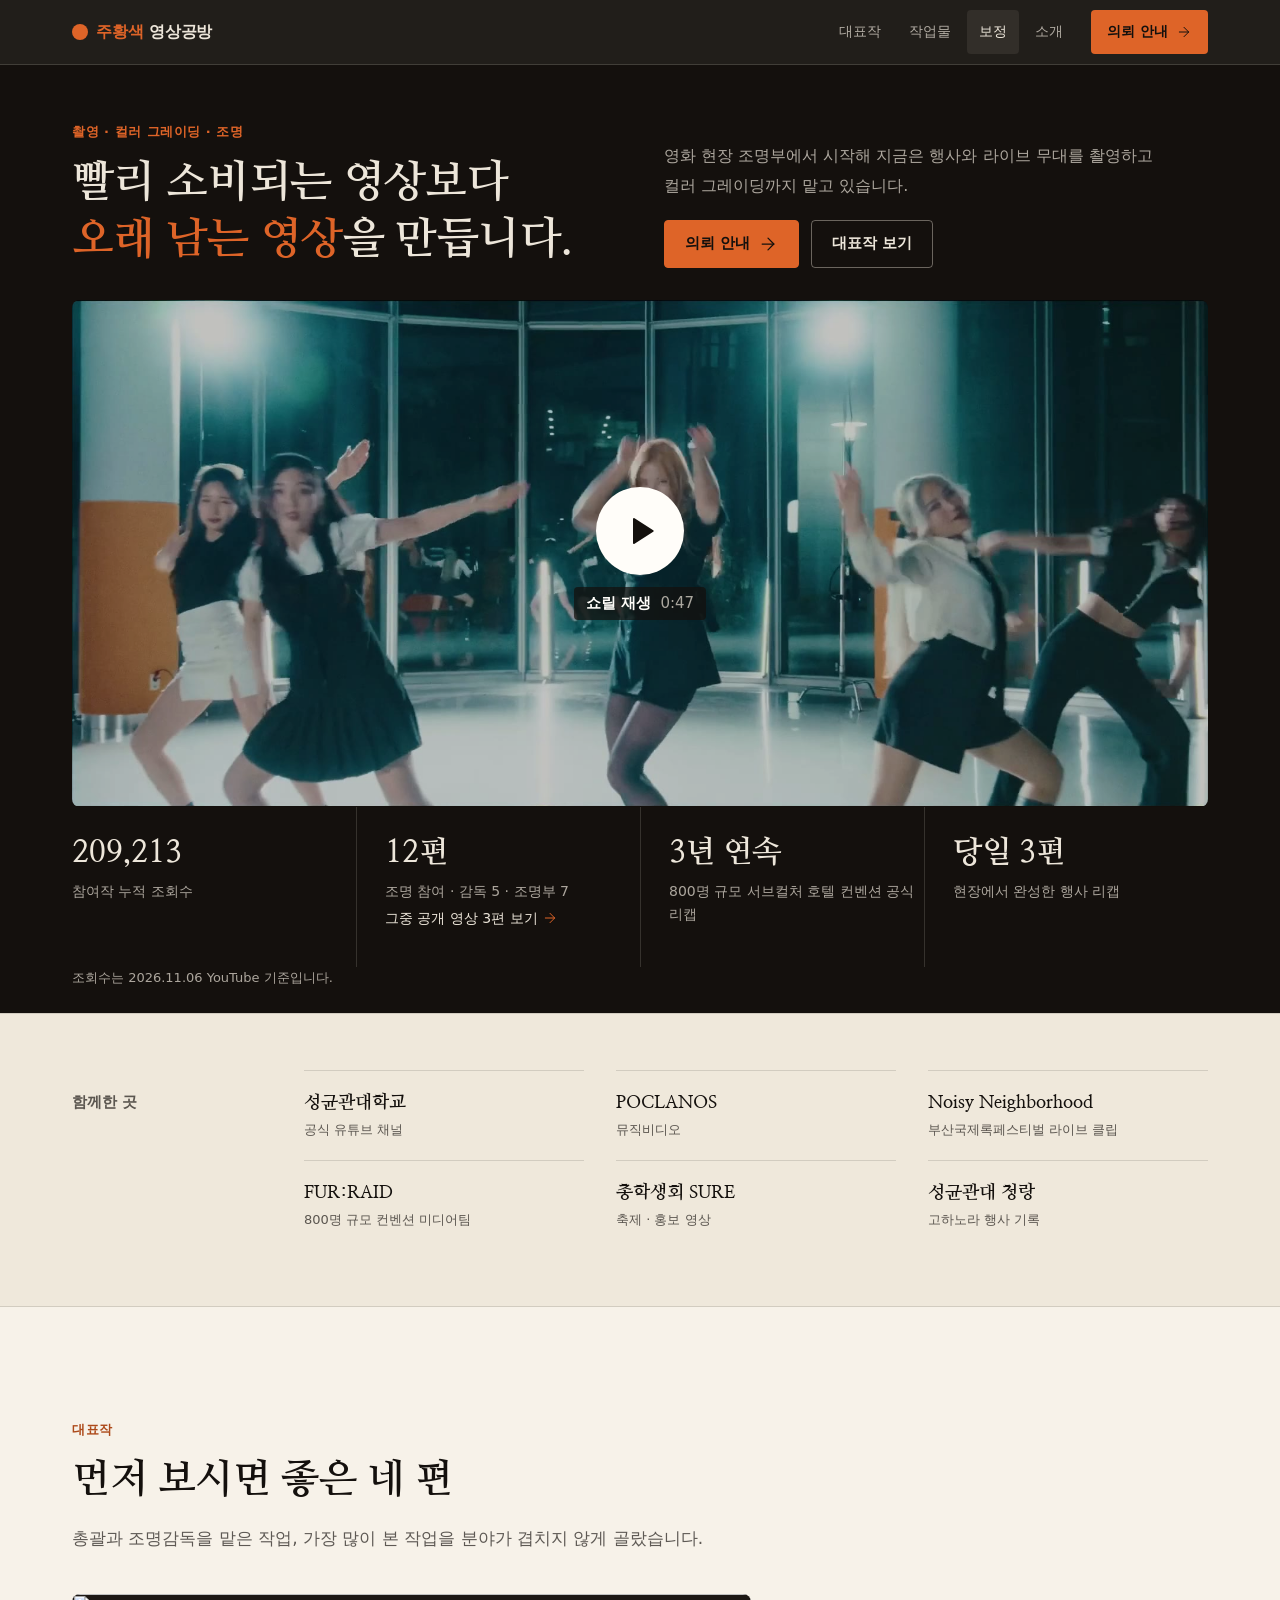
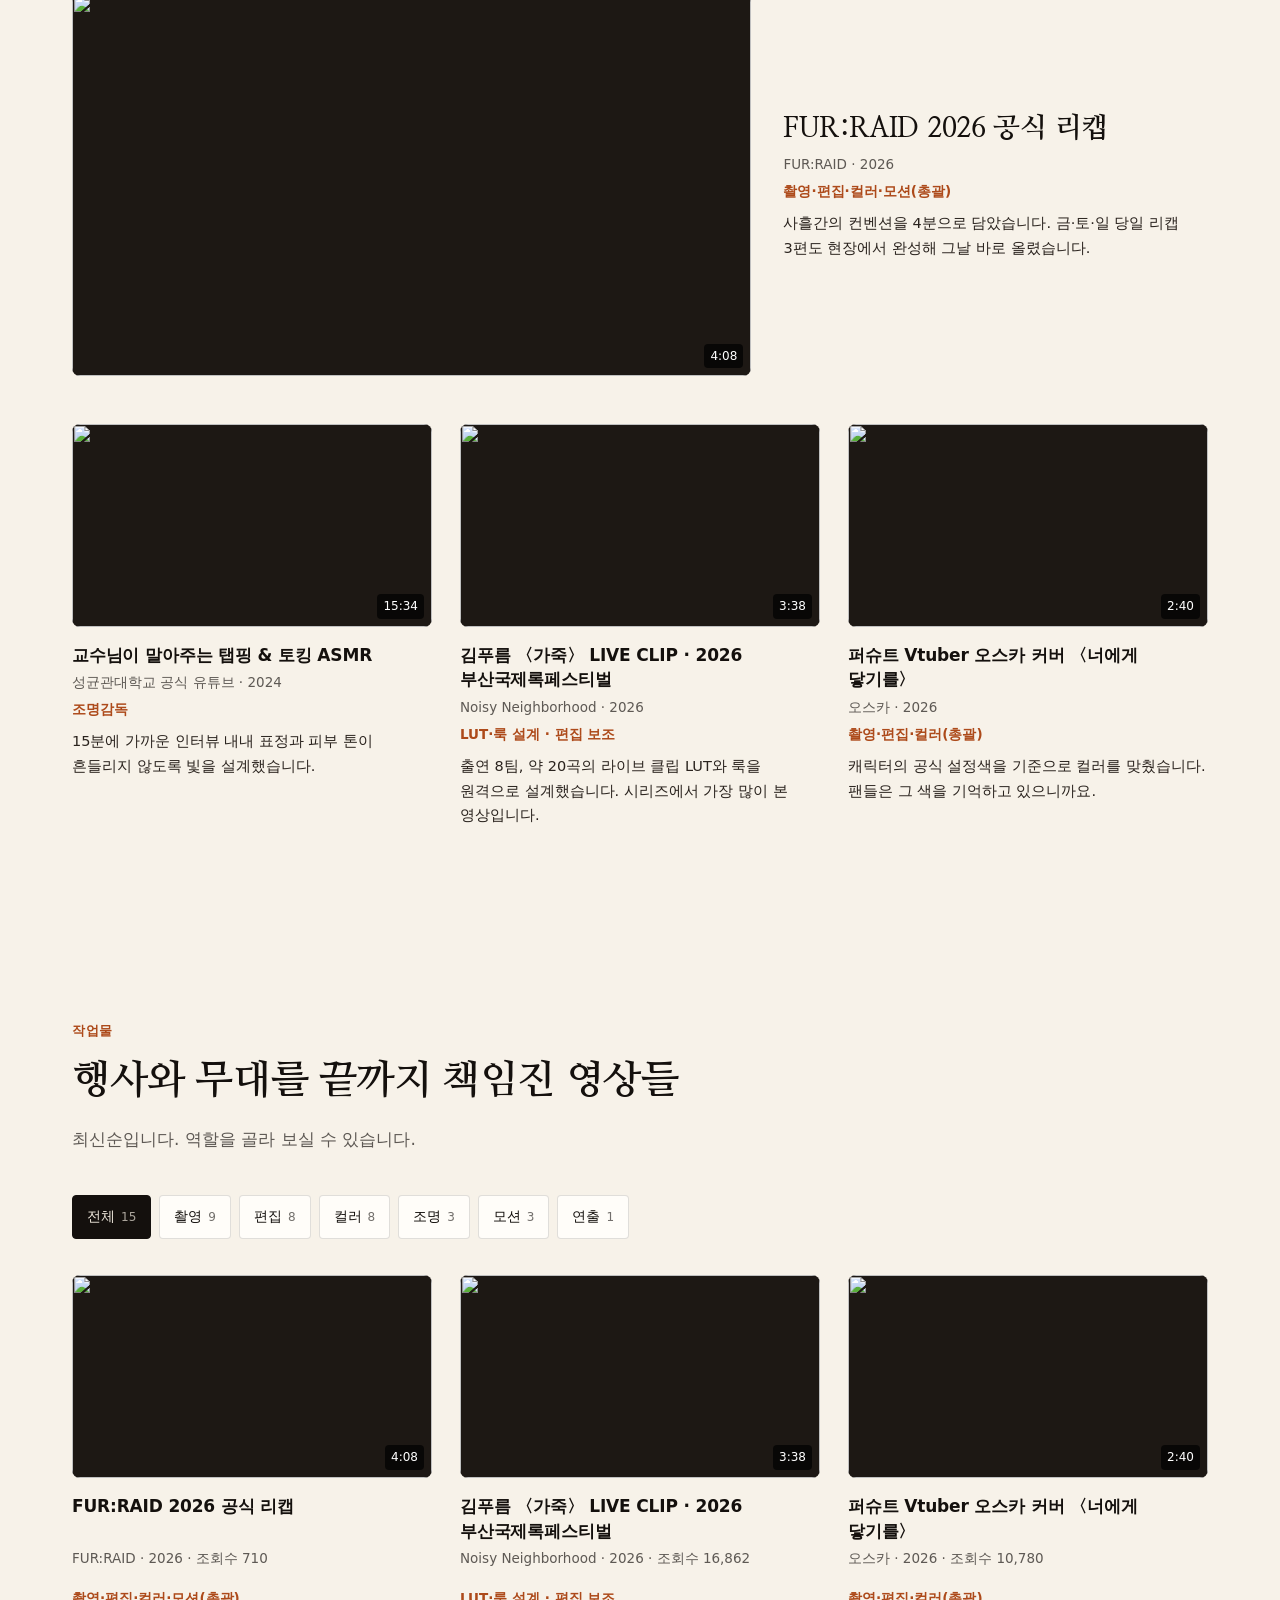
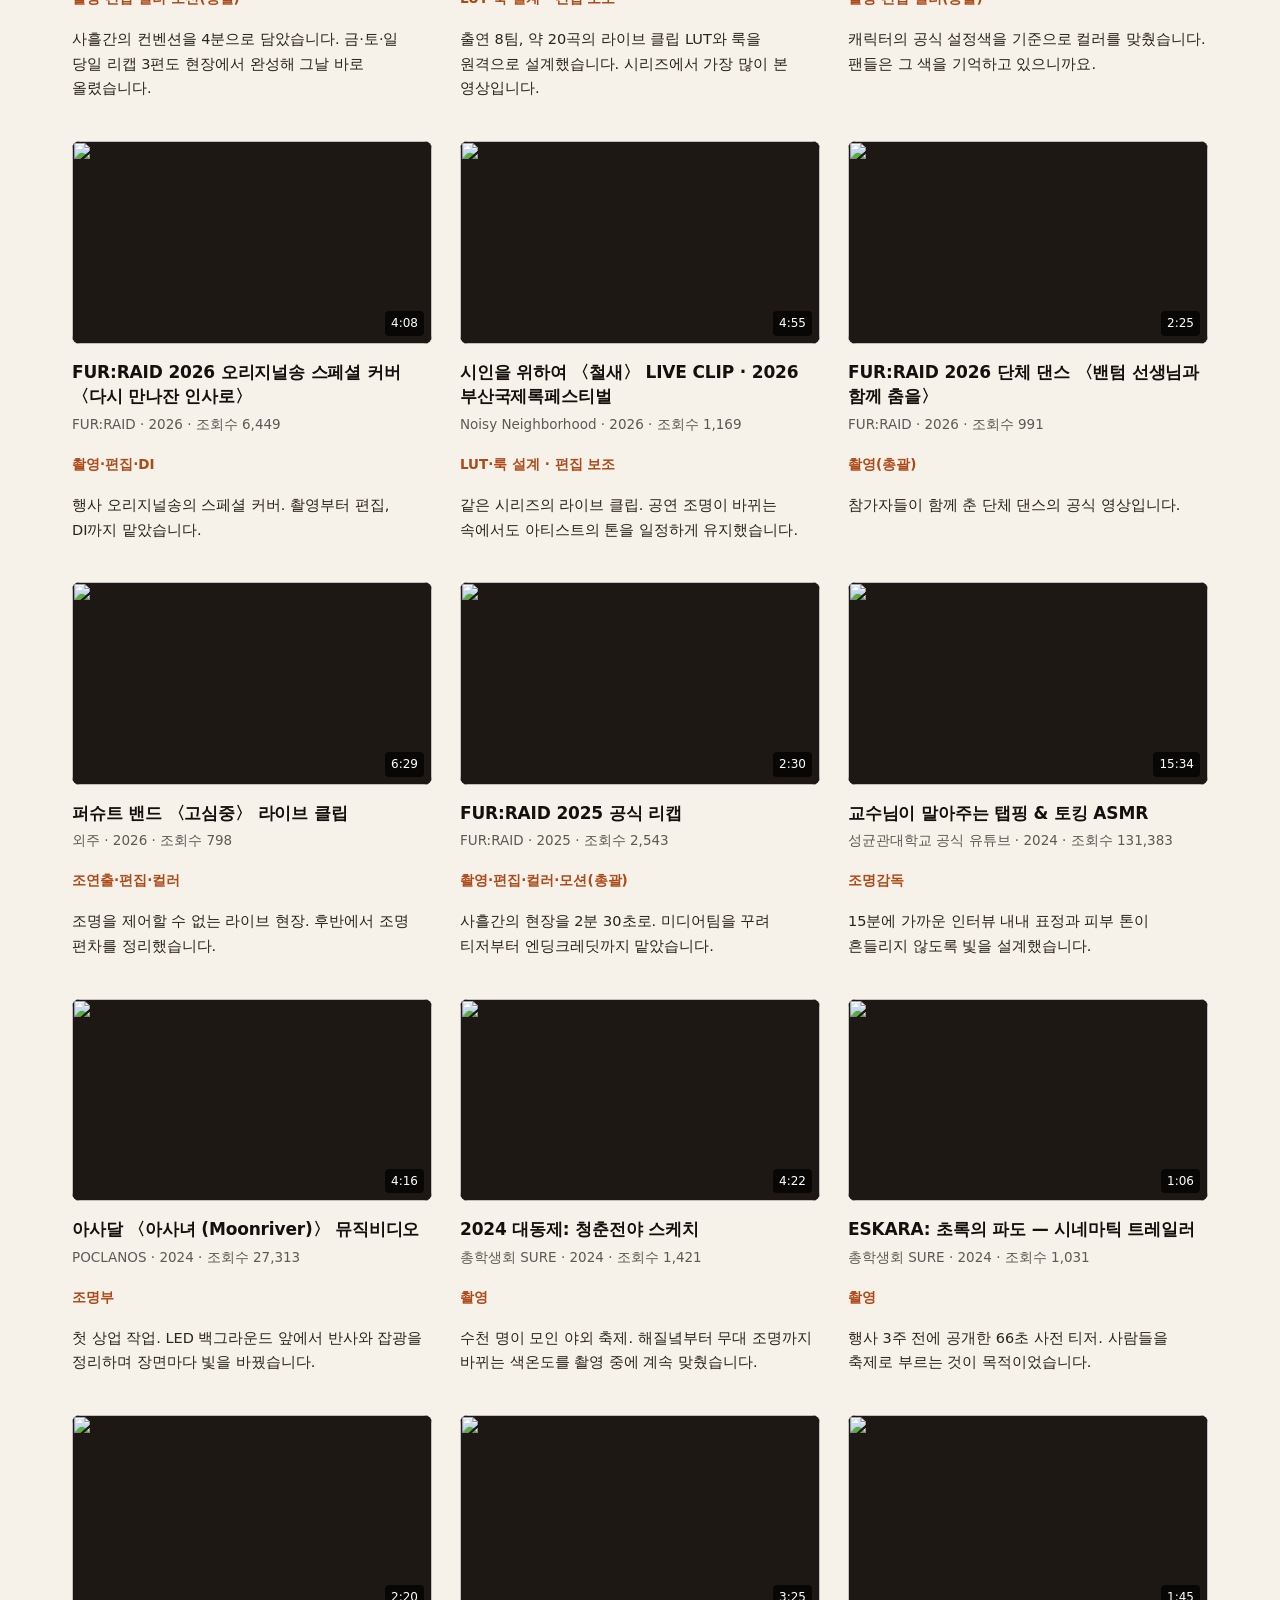
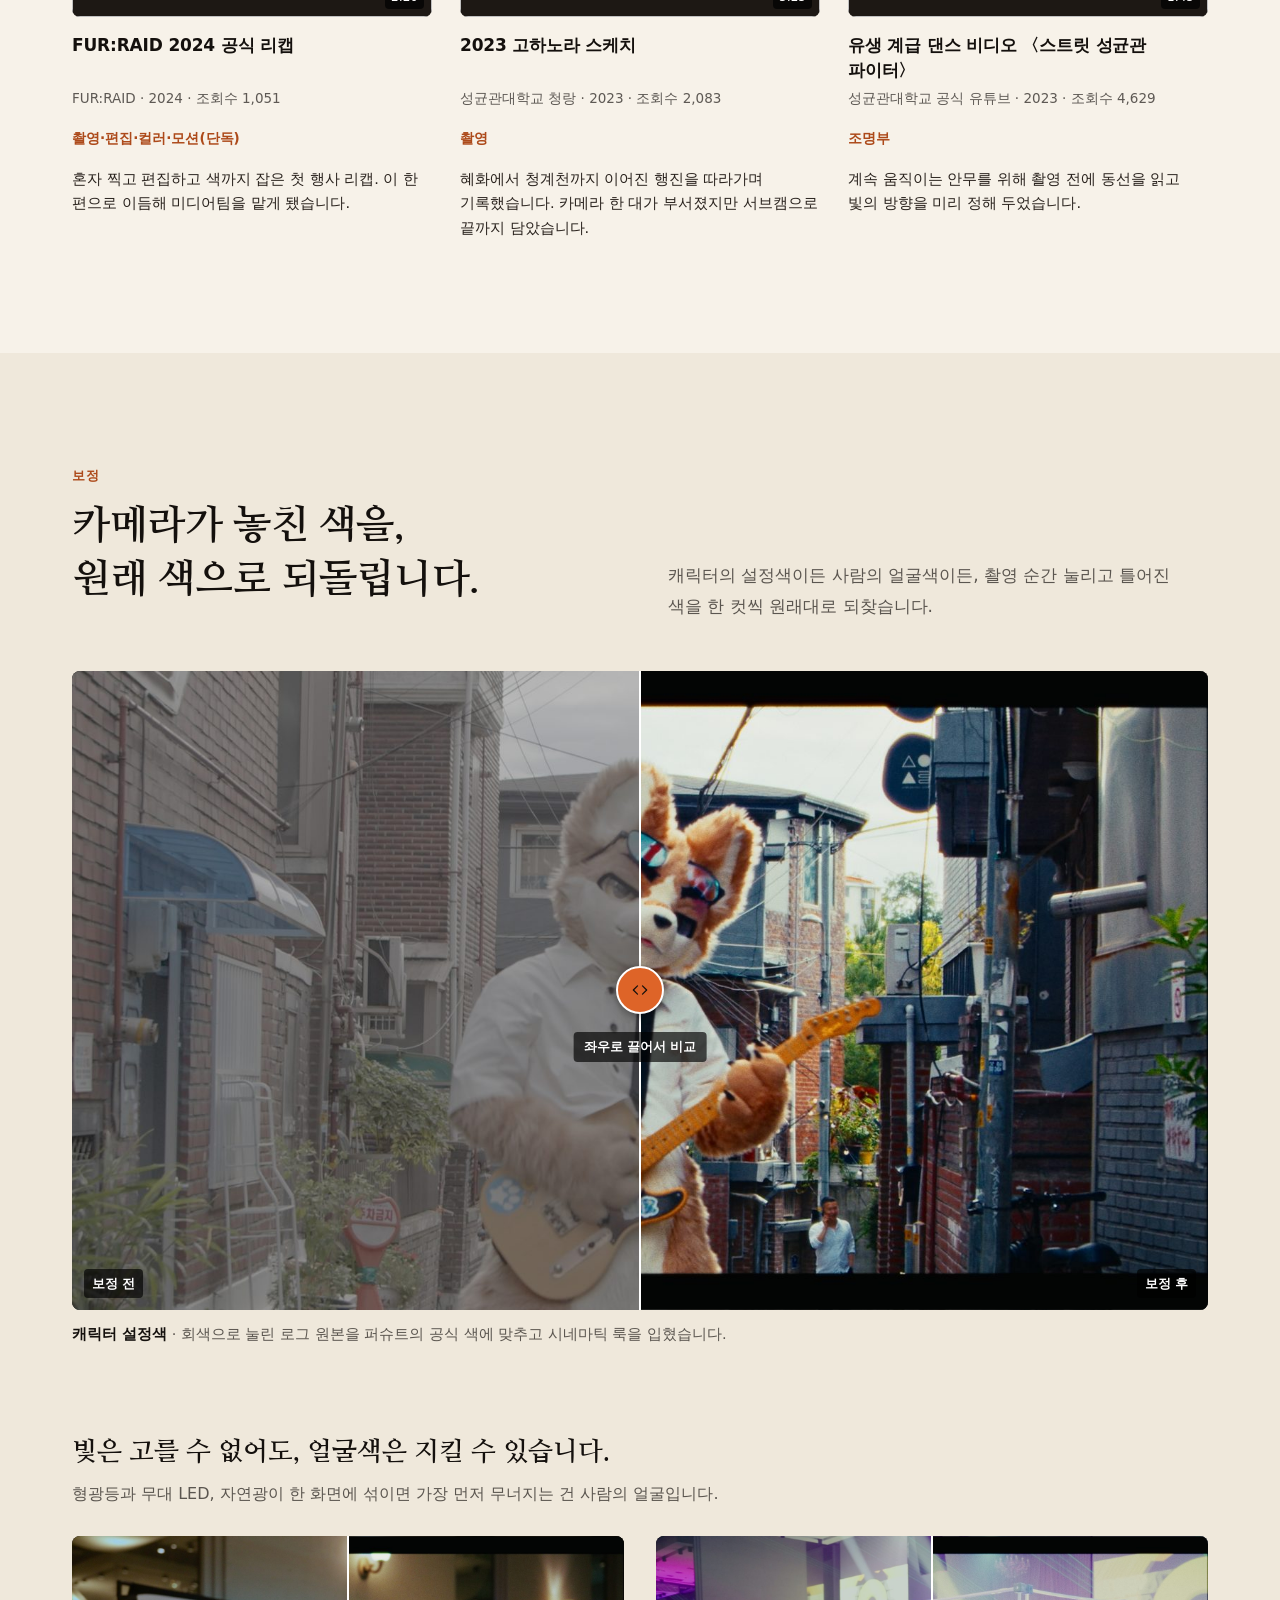
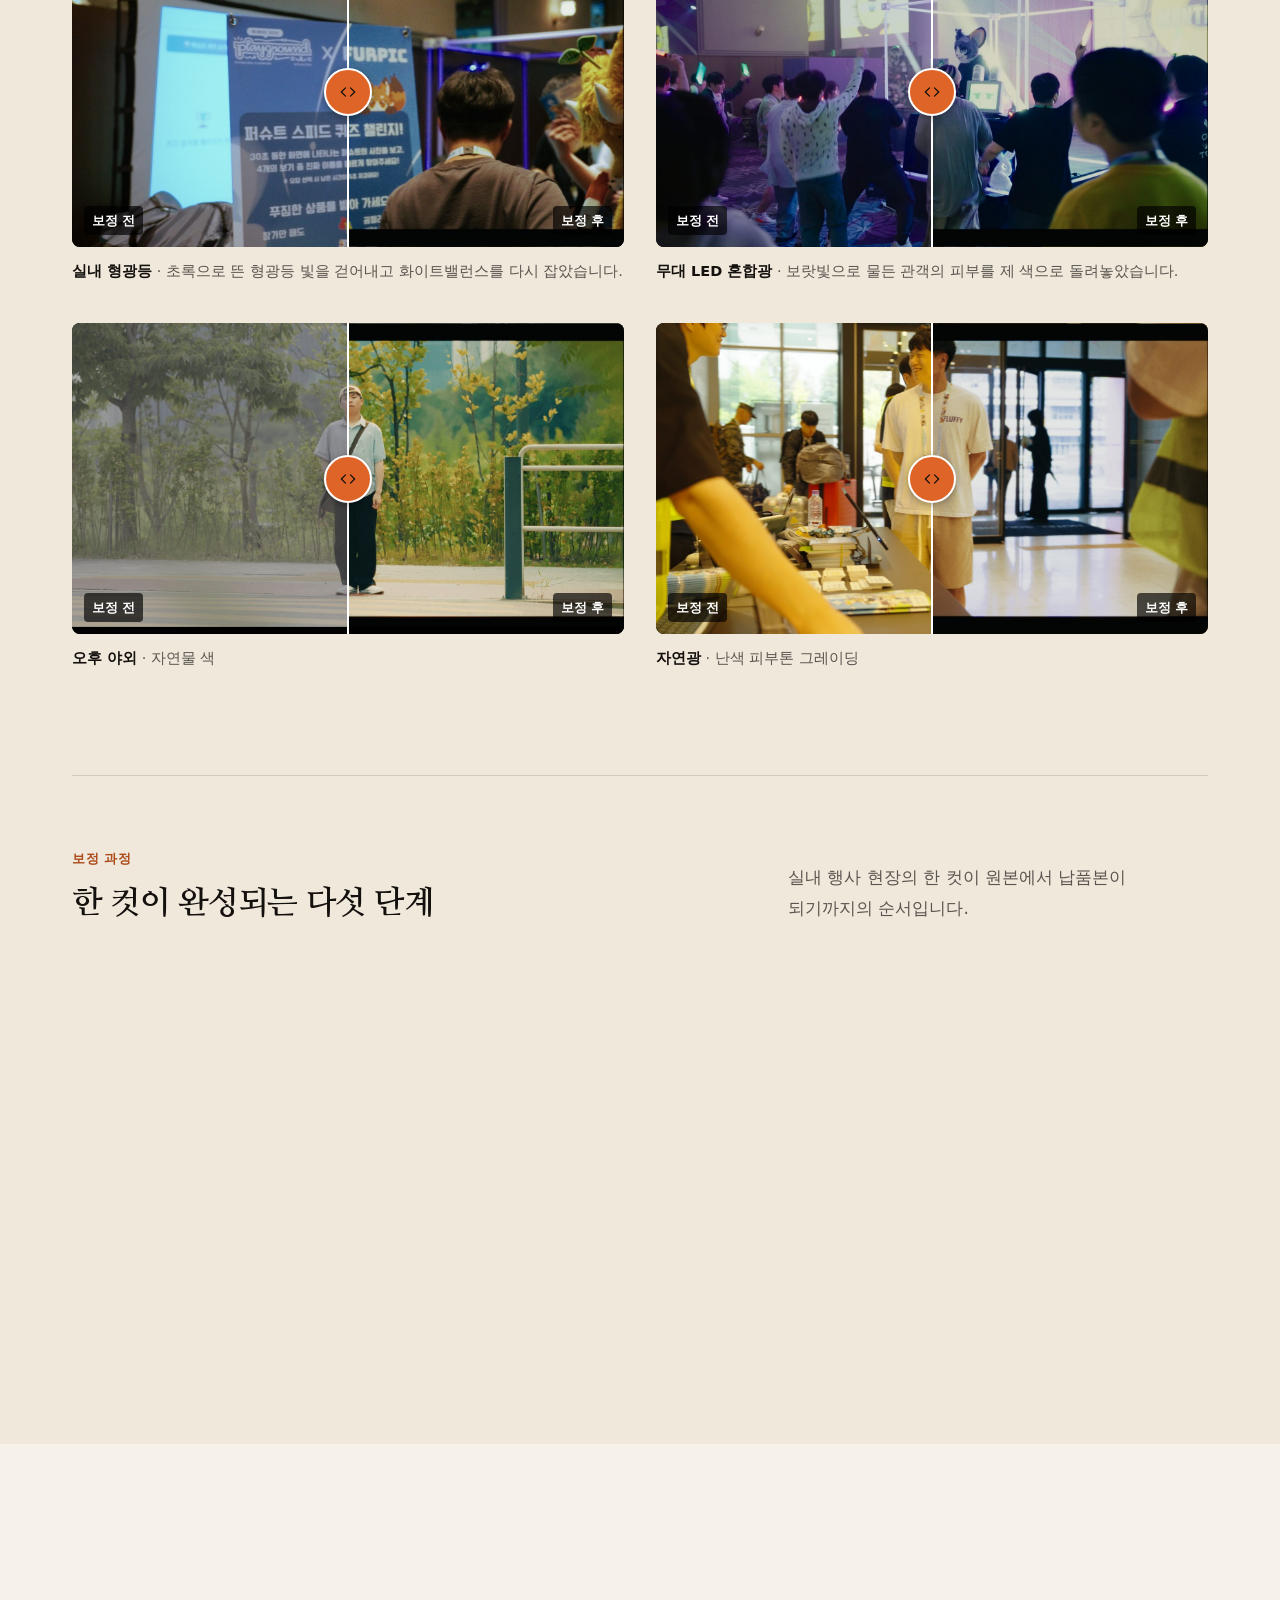
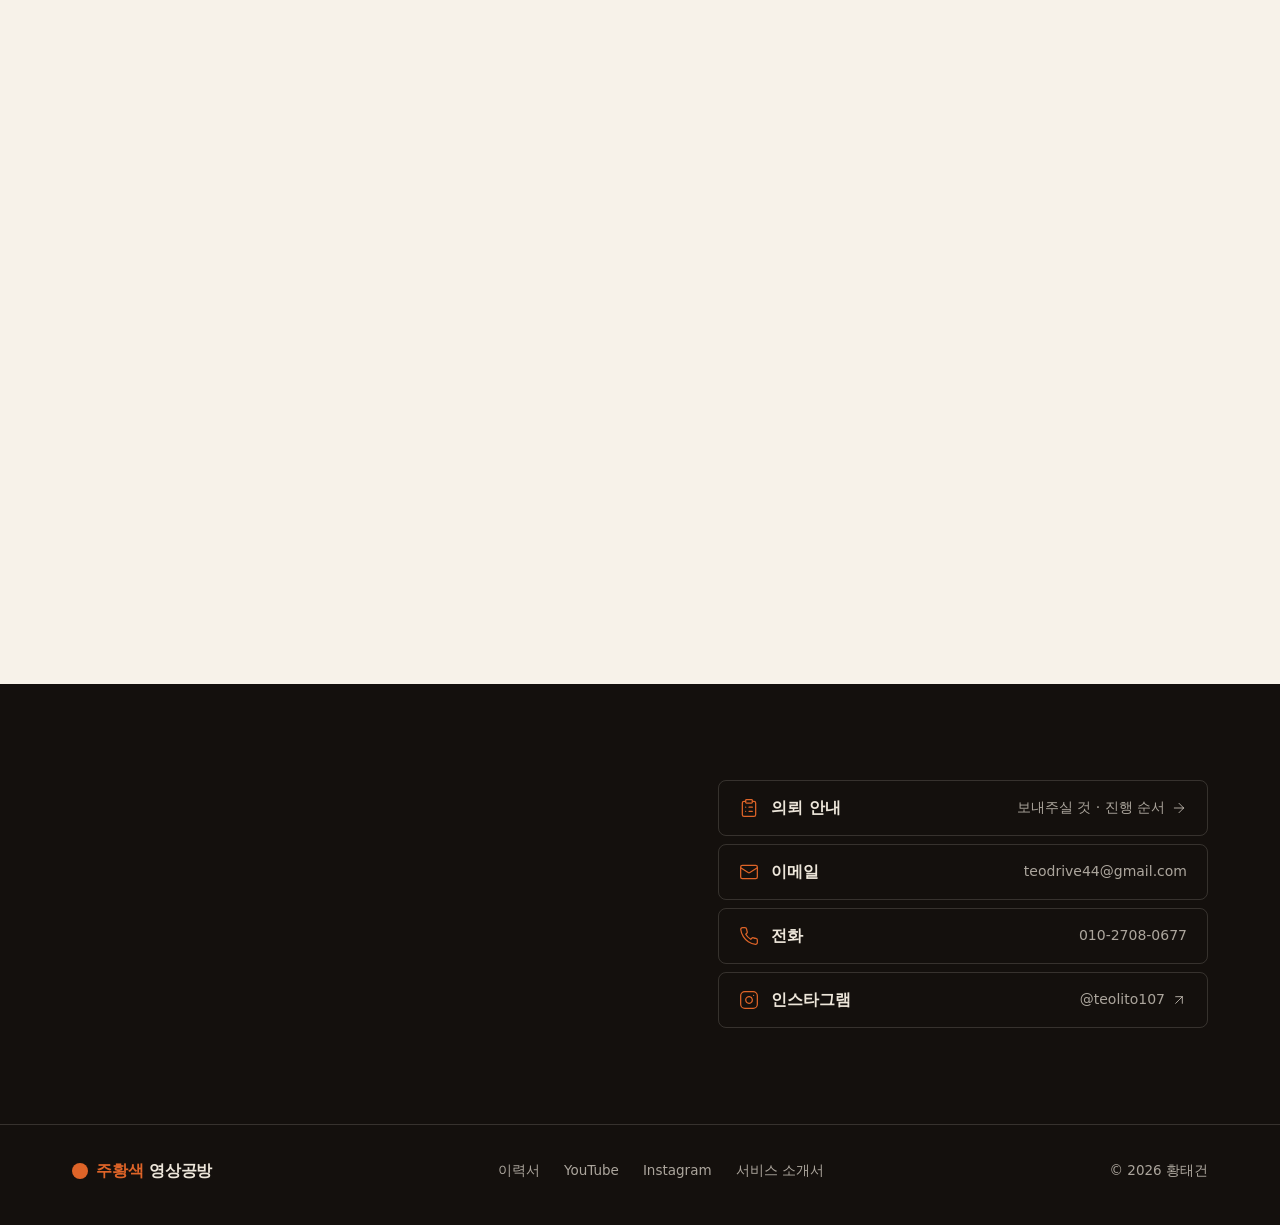
==== index.html @ 61f894b9 "보정 섹션 머리말: 해질녘 빛 → 자연광 Co-Authored-By: Claude Opus 5.5 <noreply@anthropic.com>" ====
<!DOCTYPE html>
<html lang="ko">
<head>
<meta charset="utf-8">
<meta name="viewport" content="width=device-width, initial-scale=1">
<script>document.documentElement.classList.add('js')</script>
<!-- build:head -->
<title>주황색 영상공방 · 황태건</title>
<meta name="description" content="행사 현장을 촬영하고 색까지 직접 잡는 1인 영상공방, 황태건의 포트폴리오입니다. 촬영 · 컬러 그레이딩 · 조명.">
<link rel="canonical" href="https://teo10a.github.io/orange-studio-portfolio/">
<meta property="og:type" content="website">
<meta property="og:site_name" content="주황색 영상공방">
<meta property="og:locale" content="ko_KR">
<meta property="og:title" content="주황색 영상공방 · 황태건">
<meta property="og:description" content="행사 현장을 촬영하고 색까지 직접 잡는 1인 영상공방, 황태건의 포트폴리오입니다. 촬영 · 컬러 그레이딩 · 조명.">
<meta property="og:url" content="https://teo10a.github.io/orange-studio-portfolio/">
<meta property="og:image" content="https://teo10a.github.io/orange-studio-portfolio/media/showreel_poster_wide.jpg">
<meta name="twitter:card" content="summary_large_image">
<script type="application/ld+json">
{
 "@context": "https://schema.org",
 "@graph": [
  {
   "@id": "https://teo10a.github.io/orange-studio-portfolio/#person-hwangtaegeon",
   "@type": "Person",
   "email": "mailto:teodrive44@gmail.com",
   "jobTitle": "촬영 · 컬러 그레이딩 · 조명",
   "knowsAbout": [
    {
     "@id": "https://teo10a.github.io/orange-studio-portfolio/#skill-tools"
    },
    {
     "@id": "https://teo10a.github.io/orange-studio-portfolio/#skill-camera"
    },
    {
     "@id": "https://teo10a.github.io/orange-studio-portfolio/#skill-lighting"
    },
    {
     "@id": "https://teo10a.github.io/orange-studio-portfolio/#skill-color"
    },
    {
     "@id": "https://teo10a.github.io/orange-studio-portfolio/#skill-production"
    },
    {
     "@id": "https://teo10a.github.io/orange-studio-portfolio/#tool-premiere"
    },
    {
     "@id": "https://teo10a.github.io/orange-studio-portfolio/#tool-resolve"
    },
    {
     "@id": "https://teo10a.github.io/orange-studio-portfolio/#tool-aftereffects"
    },
    {
     "@id": "https://teo10a.github.io/orange-studio-portfolio/#tool-illustrator"
    },
    {
     "@id": "https://teo10a.github.io/orange-studio-portfolio/#tool-photoshop"
    },
    {
     "@id": "https://teo10a.github.io/orange-studio-portfolio/#tool-figma"
    },
    {
     "@id": "https://teo10a.github.io/orange-studio-portfolio/#tool-lightroom"
    },
    {
     "@id": "https://teo10a.github.io/orange-studio-portfolio/#cam-fx6"
    },
    {
     "@id": "https://teo10a.github.io/orange-studio-portfolio/#cam-fx3"
    },
    {
     "@id": "https://teo10a.github.io/orange-studio-portfolio/#cam-a7iii"
    },
    {
     "@id": "https://teo10a.github.io/orange-studio-portfolio/#cam-a7iv"
    },
    {
     "@id": "https://teo10a.github.io/orange-studio-portfolio/#cam-a7v"
    },
    {
     "@id": "https://teo10a.github.io/orange-studio-portfolio/#cam-c50"
    },
    {
     "@id": "https://teo10a.github.io/orange-studio-portfolio/#cam-r5ii"
    },
    {
     "@id": "https://teo10a.github.io/orange-studio-portfolio/#cam-r6iii"
    },
    {
     "@id": "https://teo10a.github.io/orange-studio-portfolio/#lens-2470gm2"
    },
    {
     "@id": "https://teo10a.github.io/orange-studio-portfolio/#mbp-m1pro"
    }
   ],
   "memberOf": [
    {
     "@type": "OrganizationRole",
     "memberOf": {
      "@id": "https://teo10a.github.io/orange-studio-portfolio/#productiongal"
     },
     "roleName": "FUR:RAID 미디어팀 팀장",
     "startDate": "2025"
    },
    {
     "@type": "OrganizationRole",
     "endDate": "2024",
     "memberOf": {
      "@id": "https://teo10a.github.io/orange-studio-portfolio/#sure"
     },
     "roleName": "미디어컨텐츠국 국원",
     "startDate": "2024"
    },
    {
     "@type": "OrganizationRole",
     "endDate": "2024",
     "memberOf": {
      "@id": "https://teo10a.github.io/orange-studio-portfolio/#insideout"
     },
     "roleName": "외주 팀 '인사이드아웃'",
     "startDate": "2023"
    },
    {
     "@type": "OrganizationRole",
     "description": "2027.03 3학년 복학 · 2029.02 졸업 예정",
     "memberOf": {
      "@id": "https://teo10a.github.io/orange-studio-portfolio/#skku-film"
     },
     "roleName": "재학(휴학 중)",
     "startDate": "2023"
    }
   ],
   "name": "황태건",
   "sameAs": [
    "https://www.instagram.com/teolito107/",
    "https://teo10a.github.io/hwangtaegeon-cv/"
   ],
   "subjectOf": {
    "@id": "https://teo10a.github.io/orange-studio-portfolio/#video-showreel"
   },
   "telephone": "010-2708-0677",
   "url": "https://teo10a.github.io/orange-studio-portfolio/"
  },
  {
   "@id": "https://teo10a.github.io/orange-studio-portfolio/#video-showreel",
   "@type": "VideoObject",
   "contentUrl": "https://teo10a.github.io/orange-studio-portfolio/media/showreel.mp4",
   "creator": {
    "@id": "https://teo10a.github.io/orange-studio-portfolio/#person-hwangtaegeon"
   },
   "description": "황태건 쇼릴. 영화 현장 조명부에서 시작해 지금은 행사와 라이브 무대를 촬영하고 컬러 그레이딩까지 맡고 있습니다.",
   "duration": "PT0M47S",
   "name": "황태건 쇼릴",
   "thumbnailUrl": "https://teo10a.github.io/orange-studio-portfolio/media/showreel_poster_wide.jpg",
   "uploadDate": "2026-08-20"
  },
  {
   "@id": "https://teo10a.github.io/orange-studio-portfolio/#studio",
   "@type": "Organization",
   "founder": {
    "@id": "https://teo10a.github.io/orange-studio-portfolio/#person-hwangtaegeon"
   },
   "name": "주황색 영상공방",
   "url": "https://teo10a.github.io/orange-studio-portfolio/"
  },
  {
   "@id": "https://teo10a.github.io/orange-studio-portfolio/#skku",
   "@type": "CollegeOrUniversity",
   "name": "성균관대학교"
  },
  {
   "@id": "https://teo10a.github.io/orange-studio-portfolio/#skku-film",
   "@type": "EducationalOrganization",
   "name": "성균관대학교 영상학과",
   "parentOrganization": {
    "@id": "https://teo10a.github.io/orange-studio-portfolio/#skku"
   }
  },
  {
   "@id": "https://teo10a.github.io/orange-studio-portfolio/#sure",
   "@type": "Organization",
   "alternateName": "총학생회 SURE",
   "name": "성균관대학교 제56대 총학생회 SURE",
   "parentOrganization": {
    "@id": "https://teo10a.github.io/orange-studio-portfolio/#skku"
   }
  },
  {
   "@id": "https://teo10a.github.io/orange-studio-portfolio/#insideout",
   "@type": "Organization",
   "name": "외주 팀 '인사이드아웃'",
   "parentOrganization": {
    "@id": "https://teo10a.github.io/orange-studio-portfolio/#skku-film"
   }
  },
  {
   "@id": "https://teo10a.github.io/orange-studio-portfolio/#cheongrang",
   "@type": "Organization",
   "alternateName": "성균관대 청랑",
   "name": "성균관대학교 청랑",
   "parentOrganization": {
    "@id": "https://teo10a.github.io/orange-studio-portfolio/#skku"
   }
  },
  {
   "@id": "https://teo10a.github.io/orange-studio-portfolio/#poclanos",
   "@type": "Organization",
   "name": "POCLANOS"
  },
  {
   "@id": "https://teo10a.github.io/orange-studio-portfolio/#noisy",
   "@type": "Organization",
   "name": "Noisy Neighborhood"
  },
  {
   "@id": "https://teo10a.github.io/orange-studio-portfolio/#gnik",
   "@type": "Organization",
   "name": "그니크리에이티브"
  },
  {
   "@id": "https://teo10a.github.io/orange-studio-portfolio/#productiongal",
   "@type": "Organization",
   "description": "영상 제작 동인",
   "name": "PRODUCTION GAL",
   "url": "https://www.youtube.com/@ProductionGAL"
  },
  {
   "@id": "https://teo10a.github.io/orange-studio-portfolio/#oscar",
   "@type": "Person",
   "description": "퍼슈트 Vtuber",
   "name": "오스카"
  },
  {
   "@id": "https://teo10a.github.io/orange-studio-portfolio/#furraid",
   "@type": "EventSeries",
   "description": "800명 규모 서브컬처 호텔 컨벤션",
   "name": "FUR:RAID",
   "organizer": {
    "@id": "https://teo10a.github.io/orange-studio-portfolio/#gnik"
   }
  },
  {
   "@id": "https://teo10a.github.io/orange-studio-portfolio/#furraid-2024",
   "@type": "Event",
   "name": "FUR:RAID 2024",
   "startDate": "2024",
   "superEvent": {
    "@id": "https://teo10a.github.io/orange-studio-portfolio/#furraid"
   }
  },
  {
   "@id": "https://teo10a.github.io/orange-studio-portfolio/#furraid-2025",
   "@type": "Event",
   "name": "FUR:RAID 2025",
   "startDate": "2025",
   "superEvent": {
    "@id": "https://teo10a.github.io/orange-studio-portfolio/#furraid"
   }
  },
  {
   "@id": "https://teo10a.github.io/orange-studio-portfolio/#furraid-2026",
   "@type": "Event",
   "name": "FUR:RAID 2026",
   "startDate": "2026",
   "superEvent": {
    "@id": "https://teo10a.github.io/orange-studio-portfolio/#furraid"
   }
  },
  {
   "@id": "https://teo10a.github.io/orange-studio-portfolio/#bif-2026",
   "@type": "MusicEvent",
   "name": "2026 부산국제록페스티벌",
   "startDate": "2026"
  },
  {
   "@id": "https://teo10a.github.io/orange-studio-portfolio/#daedongje-2024",
   "@type": "Festival",
   "name": "2024 대동제: 청춘전야",
   "startDate": "2024"
  },
  {
   "@id": "https://teo10a.github.io/orange-studio-portfolio/#eskara-2024",
   "@type": "Festival",
   "name": "ESKARA: 초록의 파도",
   "startDate": "2024"
  },
  {
   "@id": "https://teo10a.github.io/orange-studio-portfolio/#gohanora-2023",
   "@type": "Event",
   "name": "2023 고하노라",
   "startDate": "2023"
  },
  {
   "@id": "https://teo10a.github.io/orange-studio-portfolio/#skill-tools",
   "@type": "DefinedTermSet",
   "hasDefinedTerm": [
    {
     "@type": "DefinedTerm",
     "name": "편집·컬러 — Premiere Pro, DaVinci Resolve Studio (컬러 그레이딩, LUT 설계)"
    },
    {
     "@type": "DefinedTerm",
     "name": "모션·디자인 — After Effects, Illustrator, Photoshop, Figma"
    },
    {
     "@type": "DefinedTerm",
     "name": "사진 — Lightroom"
    }
   ],
   "name": "툴"
  },
  {
   "@id": "https://teo10a.github.io/orange-studio-portfolio/#skill-camera",
   "@type": "DefinedTermSet",
   "hasDefinedTerm": [
    {
     "@type": "DefinedTerm",
     "name": "Sony — FX6, FX3, α7 III · α7 IV · α7 V 등 소니 미러리스 전반"
    },
    {
     "@type": "DefinedTerm",
     "name": "Canon — EOS C50, EOS R5 Mark II, EOS R6 Mark III"
    }
   ],
   "name": "카메라"
  },
  {
   "@id": "https://teo10a.github.io/orange-studio-portfolio/#skill-lighting",
   "@type": "DefinedTermSet",
   "hasDefinedTerm": [
    {
     "@type": "DefinedTerm",
     "name": "조명감독 5편 · 조명부 7편 참여"
    },
    {
     "@type": "DefinedTerm",
     "name": "시네마틱 라이팅 플랜 수립 및 실행 — 촬영 전 콘티 단계에서 광원 위치·색온도·명암비를 설계하고 현장에서 실시간 조정"
    },
    {
     "@type": "DefinedTerm",
     "name": "형광등·무대 LED·자연광이 혼합된 환경에서의 조명 대응 및 노출 관리"
    },
    {
     "@type": "DefinedTerm",
     "name": "움직임이 큰 피사체 (안무, 행진 등) 촬영을 위한 사전 동선 기반 조명 설계"
    },
    {
     "@type": "DefinedTerm",
     "name": "인터뷰·롱테이크 촬영에서 표정·피부 톤이 안정적으로 유지되는 조명 설계 및 구현"
    }
   ],
   "name": "조명"
  },
  {
   "@id": "https://teo10a.github.io/orange-studio-portfolio/#skill-color",
   "@type": "DefinedTermSet",
   "hasDefinedTerm": [
    {
     "@type": "DefinedTerm",
     "name": "다중 카메라·혼합광 촬영본의 스킨톤 매칭"
    },
    {
     "@type": "DefinedTerm",
     "name": "S-Log2/3 · V-Log · C-Log 소스를 Rec.709 / Gamma 2.4로 변환·그레이딩"
    },
    {
     "@type": "DefinedTerm",
     "name": "BRAW · ProRes RAW 소스를 Rec.709 / Gamma 2.4로 현상·그레이딩"
    },
    {
     "@type": "DefinedTerm",
     "name": "XML · EDL 타임라인 납품"
    },
    {
     "@type": "DefinedTerm",
     "name": "캐릭터·코스튬 공식 설정색 기준 컬러 매칭"
    },
    {
     "@type": "DefinedTerm",
     "name": "스킨톤 정리 및 시네마틱 룩 설계"
    }
   ],
   "name": "컬러 그레이딩"
  },
  {
   "@id": "https://teo10a.github.io/orange-studio-portfolio/#skill-production",
   "@type": "DefinedTermSet",
   "hasDefinedTerm": [
    {
     "@type": "DefinedTerm",
     "name": "행사 미디어팀 근무 시프트 설계 — 촬영 공백 없는 인원 배치"
    },
    {
     "@type": "DefinedTerm",
     "name": "사전 티저 기획부터 현장 촬영, 편집, 모션, 엔딩크레딧까지 전 과정 프로젝트 총괄"
    },
    {
     "@type": "DefinedTerm",
     "name": "현장 동시다발 상황에서의 실시간 인력 조율 및 앵글·동선 조정"
    },
    {
     "@type": "DefinedTerm",
     "name": "촬영 당일 편집·컬러·납품 가능"
    }
   ],
   "name": "제작·연출"
  },
  {
   "@id": "https://teo10a.github.io/orange-studio-portfolio/#tool-premiere",
   "@type": "SoftwareApplication",
   "name": "Premiere Pro"
  },
  {
   "@id": "https://teo10a.github.io/orange-studio-portfolio/#tool-resolve",
   "@type": "SoftwareApplication",
   "name": "DaVinci Resolve Studio"
  },
  {
   "@id": "https://teo10a.github.io/orange-studio-portfolio/#tool-aftereffects",
   "@type": "SoftwareApplication",
   "name": "After Effects"
  },
  {
   "@id": "https://teo10a.github.io/orange-studio-portfolio/#tool-illustrator",
   "@type": "SoftwareApplication",
   "name": "Illustrator"
  },
  {
   "@id": "https://teo10a.github.io/orange-studio-portfolio/#tool-photoshop",
   "@type": "SoftwareApplication",
   "name": "Photoshop"
  },
  {
   "@id": "https://teo10a.github.io/orange-studio-portfolio/#tool-figma",
   "@type": "SoftwareApplication",
   "name": "Figma"
  },
  {
   "@id": "https://teo10a.github.io/orange-studio-portfolio/#tool-lightroom",
   "@type": "SoftwareApplication",
   "name": "Lightroom"
  },
  {
   "@id": "https://teo10a.github.io/orange-studio-portfolio/#cam-fx6",
   "@type": "Product",
   "name": "Sony FX6"
  },
  {
   "@id": "https://teo10a.github.io/orange-studio-portfolio/#cam-fx3",
   "@type": "Product",
   "name": "Sony FX3"
  },
  {
   "@id": "https://teo10a.github.io/orange-studio-portfolio/#cam-a7iii",
   "@type": "Product",
   "name": "Sony α7 III"
  },
  {
   "@id": "https://teo10a.github.io/orange-studio-portfolio/#cam-a7iv",
   "@type": "Product",
   "name": "Sony α7 IV"
  },
  {
   "@id": "https://teo10a.github.io/orange-studio-portfolio/#cam-a7v",
   "@type": "Product",
   "name": "Sony α7 V"
  },
  {
   "@id": "https://teo10a.github.io/orange-studio-portfolio/#cam-c50",
   "@type": "Product",
   "name": "Canon EOS C50"
  },
  {
   "@id": "https://teo10a.github.io/orange-studio-portfolio/#cam-r5ii",
   "@type": "Product",
   "name": "Canon EOS R5 Mark II"
  },
  {
   "@id": "https://teo10a.github.io/orange-studio-portfolio/#cam-r6iii",
   "@type": "Product",
   "name": "Canon EOS R6 Mark III"
  },
  {
   "@id": "https://teo10a.github.io/orange-studio-portfolio/#lens-2470gm2",
   "@type": "Product",
   "name": "Sony FE 24-70mm F2.8 GM II"
  },
  {
   "@id": "https://teo10a.github.io/orange-studio-portfolio/#mbp-m1pro",
   "@type": "Product",
   "name": "MacBook Pro M1 Pro"
  },
  {
   "@id": "https://teo10a.github.io/orange-studio-portfolio/#website",
   "@type": "WebSite",
   "author": {
    "@id": "https://teo10a.github.io/orange-studio-portfolio/#person-hwangtaegeon"
   },
   "inLanguage": "ko",
   "name": "주황색 영상공방",
   "url": "https://teo10a.github.io/orange-studio-portfolio/"
  },
  {
   "@id": "https://teo10a.github.io/orange-studio-portfolio/#work-furraid-2026-recap",
   "@type": "VideoObject",
   "contributor": {
    "@type": "Role",
    "contributor": {
     "@id": "https://teo10a.github.io/orange-studio-portfolio/#person-hwangtaegeon"
    },
    "roleName": "촬영·편집·컬러·모션(총괄)"
   },
   "dateCreated": "2026",
   "description": "사흘간의 컨벤션을 4분으로 담았습니다. 금·토·일 당일 리캡 3편도 현장에서 완성해 그날 바로 올렸습니다.",
   "duration": "PT4M8S",
   "embedUrl": "https://www.youtube-nocookie.com/embed/XScZIS4xzs0",
   "inLanguage": "ko",
   "interactionStatistic": {
    "@type": "InteractionCounter",
    "interactionType": "https://schema.org/WatchAction",
    "userInteractionCount": 710
   },
   "keywords": "촬영, 편집, 컬러, 모션",
   "name": "FUR:RAID 2026 공식 리캡",
   "recordedAt": {
    "@id": "https://teo10a.github.io/orange-studio-portfolio/#furraid-2026"
   },
   "thumbnailUrl": "https://i.ytimg.com/vi/XScZIS4xzs0/hqdefault.jpg",
   "uploadDate": "2026-10-29T06:00:30-07:00",
   "url": "https://www.youtube.com/watch?v=XScZIS4xzs0"
  },
  {
   "@id": "https://teo10a.github.io/orange-studio-portfolio/#work-bif-2026-gajuk",
   "@type": "VideoObject",
   "contributor": {
    "@type": "Role",
    "contributor": {
     "@id": "https://teo10a.github.io/orange-studio-portfolio/#person-hwangtaegeon"
    },
    "roleName": "LUT·룩 설계 · 편집 보조"
   },
   "dateCreated": "2026",
   "description": "출연 8팀, 약 20곡의 라이브 클립 LUT와 룩을 원격으로 설계했습니다. 시리즈에서 가장 많이 본 영상입니다.",
   "duration": "PT3M38S",
   "embedUrl": "https://www.youtube-nocookie.com/embed/V6Mn4gQFzgE",
   "inLanguage": "ko",
   "interactionStatistic": {
    "@type": "InteractionCounter",
    "interactionType": "https://schema.org/WatchAction",
    "userInteractionCount": 16862
   },
   "isPartOf": {
    "@id": "https://teo10a.github.io/orange-studio-portfolio/#series-bif-2026"
   },
   "keywords": "컬러, 편집",
   "name": "김푸름 〈가죽〉 LIVE CLIP · 2026 부산국제록페스티벌",
   "producer": {
    "@id": "https://teo10a.github.io/orange-studio-portfolio/#noisy"
   },
   "recordedAt": {
    "@id": "https://teo10a.github.io/orange-studio-portfolio/#bif-2026"
   },
   "thumbnailUrl": "https://i.ytimg.com/vi/V6Mn4gQFzgE/hqdefault.jpg",
   "uploadDate": "2026-10-13T22:42:45-07:00",
   "url": "https://www.youtube.com/watch?v=V6Mn4gQFzgE"
  },
  {
   "@id": "https://teo10a.github.io/orange-studio-portfolio/#work-oscar-cover",
   "@type": "VideoObject",
   "contributor": {
    "@type": "Role",
    "contributor": {
     "@id": "https://teo10a.github.io/orange-studio-portfolio/#person-hwangtaegeon"
    },
    "roleName": "촬영·편집·컬러(총괄)"
   },
   "dateCreated": "2026",
   "description": "캐릭터의 공식 설정색을 기준으로 컬러를 맞췄습니다. 팬들은 그 색을 기억하고 있으니까요.",
   "duration": "PT2M40S",
   "embedUrl": "https://www.youtube-nocookie.com/embed/MzXM5cuDHzc",
   "inLanguage": "ko",
   "interactionStatistic": {
    "@type": "InteractionCounter",
    "interactionType": "https://schema.org/WatchAction",
    "userInteractionCount": 10780
   },
   "keywords": "촬영, 편집, 컬러",
   "name": "퍼슈트 Vtuber 오스카 커버 〈너에게 닿기를〉",
   "producer": {
    "@id": "https://teo10a.github.io/orange-studio-portfolio/#oscar"
   },
   "thumbnailUrl": "https://i.ytimg.com/vi/MzXM5cuDHzc/hqdefault.jpg",
   "uploadDate": "2026-05-10T02:00:06-07:00",
   "url": "https://www.youtube.com/watch?v=MzXM5cuDHzc"
  },
  {
   "@id": "https://teo10a.github.io/orange-studio-portfolio/#work-furraid-2026-cover",
   "@type": "VideoObject",
   "contributor": {
    "@type": "Role",
    "contributor": {
     "@id": "https://teo10a.github.io/orange-studio-portfolio/#person-hwangtaegeon"
    },
    "roleName": "촬영·편집·DI"
   },
   "dateCreated": "2026",
   "description": "행사 오리지널송의 스페셜 커버. 촬영부터 편집, DI까지 맡았습니다.",
   "duration": "PT4M8S",
   "embedUrl": "https://www.youtube-nocookie.com/embed/JR489b5mv4g",
   "inLanguage": "ko",
   "interactionStatistic": {
    "@type": "InteractionCounter",
    "interactionType": "https://schema.org/WatchAction",
    "userInteractionCount": 6449
   },
   "keywords": "촬영, 편집, 컬러",
   "name": "FUR:RAID 2026 오리지널송 스페셜 커버 〈다시 만나잔 인사로〉",
   "recordedAt": {
    "@id": "https://teo10a.github.io/orange-studio-portfolio/#furraid-2026"
   },
   "thumbnailUrl": "https://i.ytimg.com/vi/JR489b5mv4g/hqdefault.jpg",
   "uploadDate": "2026-10-23T04:30:09-07:00",
   "url": "https://www.youtube.com/watch?v=JR489b5mv4g"
  },
  {
   "@id": "https://teo10a.github.io/orange-studio-portfolio/#work-bif-2026-cheolsae",
   "@type": "VideoObject",
   "contributor": {
    "@type": "Role",
    "contributor": {
     "@id": "https://teo10a.github.io/orange-studio-portfolio/#person-hwangtaegeon"
    },
    "roleName": "LUT·룩 설계 · 편집 보조"
   },
   "dateCreated": "2026",
   "description": "같은 시리즈의 라이브 클립. 공연 조명이 바뀌는 속에서도 아티스트의 톤을 일정하게 유지했습니다.",
   "duration": "PT4M55S",
   "embedUrl": "https://www.youtube-nocookie.com/embed/yFzx0RODuFA",
   "inLanguage": "ko",
   "interactionStatistic": {
    "@type": "InteractionCounter",
    "interactionType": "https://schema.org/WatchAction",
    "userInteractionCount": 1169
   },
   "isPartOf": {
    "@id": "https://teo10a.github.io/orange-studio-portfolio/#series-bif-2026"
   },
   "keywords": "컬러, 편집",
   "name": "시인을 위하여 〈철새〉 LIVE CLIP · 2026 부산국제록페스티벌",
   "producer": {
    "@id": "https://teo10a.github.io/orange-studio-portfolio/#noisy"
   },
   "recordedAt": {
    "@id": "https://teo10a.github.io/orange-studio-portfolio/#bif-2026"
   },
   "thumbnailUrl": "https://i.ytimg.com/vi/yFzx0RODuFA/hqdefault.jpg",
   "uploadDate": "2026-10-14T21:50:20-07:00",
   "url": "https://www.youtube.com/watch?v=yFzx0RODuFA"
  },
  {
   "@id": "https://teo10a.github.io/orange-studio-portfolio/#work-furraid-2026-dance",
   "@type": "VideoObject",
   "contributor": {
    "@type": "Role",
    "contributor": {
     "@id": "https://teo10a.github.io/orange-studio-portfolio/#person-hwangtaegeon"
    },
    "roleName": "촬영(총괄)"
   },
   "dateCreated": "2026",
   "description": "참가자들이 함께 춘 단체 댄스의 공식 영상입니다.",
   "duration": "PT2M25S",
   "embedUrl": "https://www.youtube-nocookie.com/embed/trs3IueBJKE",
   "inLanguage": "ko",
   "interactionStatistic": {
    "@type": "InteractionCounter",
    "interactionType": "https://schema.org/WatchAction",
    "userInteractionCount": 991
   },
   "keywords": "촬영",
   "name": "FUR:RAID 2026 단체 댄스 〈밴텀 선생님과 함께 춤을〉",
   "recordedAt": {
    "@id": "https://teo10a.github.io/orange-studio-portfolio/#furraid-2026"
   },
   "thumbnailUrl": "https://i.ytimg.com/vi/trs3IueBJKE/hqdefault.jpg",
   "uploadDate": "2026-10-25T04:30:07-07:00",
   "url": "https://www.youtube.com/watch?v=trs3IueBJKE"
  },
  {
   "@id": "https://teo10a.github.io/orange-studio-portfolio/#work-gosimjung-live",
   "@type": "VideoObject",
   "contributor": {
    "@type": "Role",
    "contributor": {
     "@id": "https://teo10a.github.io/orange-studio-portfolio/#person-hwangtaegeon"
    },
    "roleName": "조연출·편집·컬러"
   },
   "dateCreated": "2026",
   "description": "조명을 제어할 수 없는 라이브 현장. 후반에서 조명 편차를 정리했습니다.",
   "duration": "PT6M29S",
   "embedUrl": "https://www.youtube-nocookie.com/embed/6zSygvutSMs",
   "inLanguage": "ko",
   "interactionStatistic": {
    "@type": "InteractionCounter",
    "interactionType": "https://schema.org/WatchAction",
    "userInteractionCount": 798
   },
   "keywords": "연출, 편집, 컬러",
   "name": "퍼슈트 밴드 〈고심중〉 라이브 클립",
   "thumbnailUrl": "https://i.ytimg.com/vi/6zSygvutSMs/hqdefault.jpg",
   "uploadDate": "2026-10-04T04:00:07-07:00",
   "url": "https://www.youtube.com/watch?v=6zSygvutSMs"
  },
  {
   "@id": "https://teo10a.github.io/orange-studio-portfolio/#work-furraid-2025-recap",
   "@type": "VideoObject",
   "contributor": {
    "@type": "Role",
    "contributor": {
     "@id": "https://teo10a.github.io/orange-studio-portfolio/#person-hwangtaegeon"
    },
    "roleName": "촬영·편집·컬러·모션(총괄)"
   },
   "dateCreated": "2025",
   "description": "사흘간의 현장을 2분 30초로. 미디어팀을 꾸려 티저부터 엔딩크레딧까지 맡았습니다.",
   "duration": "PT2M30S",
   "embedUrl": "https://www.youtube-nocookie.com/embed/4tfuB4IzK4s",
   "inLanguage": "ko",
   "interactionStatistic": {
    "@type": "InteractionCounter",
    "interactionType": "https://schema.org/WatchAction",
    "userInteractionCount": 2543
   },
   "keywords": "촬영, 편집, 컬러, 모션",
   "name": "FUR:RAID 2025 공식 리캡",
   "recordedAt": {
    "@id": "https://teo10a.github.io/orange-studio-portfolio/#furraid-2025"
   },
   "thumbnailUrl": "https://i.ytimg.com/vi/4tfuB4IzK4s/hqdefault.jpg",
   "uploadDate": "2025-12-19T04:00:16-08:00",
   "url": "https://www.youtube.com/watch?v=4tfuB4IzK4s"
  },
  {
   "@id": "https://teo10a.github.io/orange-studio-portfolio/#work-asmr",
   "@type": "VideoObject",
   "contributor": {
    "@type": "Role",
    "contributor": {
     "@id": "https://teo10a.github.io/orange-studio-portfolio/#person-hwangtaegeon"
    },
    "roleName": "조명감독"
   },
   "dateCreated": "2024",
   "description": "15분에 가까운 인터뷰 내내 표정과 피부 톤이 흔들리지 않도록 빛을 설계했습니다.",
   "duration": "PT15M34S",
   "embedUrl": "https://www.youtube-nocookie.com/embed/hC3jcEM-Ea4",
   "inLanguage": "ko",
   "interactionStatistic": {
    "@type": "InteractionCounter",
    "interactionType": "https://schema.org/WatchAction",
    "userInteractionCount": 131383
   },
   "keywords": "조명",
   "name": "교수님이 말아주는 탭핑 & 토킹 ASMR",
   "producer": {
    "@id": "https://teo10a.github.io/orange-studio-portfolio/#skku"
   },
   "thumbnailUrl": "https://i.ytimg.com/vi/hC3jcEM-Ea4/hqdefault.jpg",
   "uploadDate": "2024-07-18T01:17:58-07:00",
   "url": "https://www.youtube.com/watch?v=hC3jcEM-Ea4"
  },
  {
   "@id": "https://teo10a.github.io/orange-studio-portfolio/#work-asadal-mv",
   "@type": "VideoObject",
   "contributor": {
    "@type": "Role",
    "contributor": {
     "@id": "https://teo10a.github.io/orange-studio-portfolio/#person-hwangtaegeon"
    },
    "roleName": "조명부"
   },
   "dateCreated": "2024",
   "description": "첫 상업 작업. LED 백그라운드 앞에서 반사와 잡광을 정리하며 장면마다 빛을 바꿨습니다.",
   "duration": "PT4M16S",
   "embedUrl": "https://www.youtube-nocookie.com/embed/M7PsPvCh2vg",
   "inLanguage": "ko",
   "interactionStatistic": {
    "@type": "InteractionCounter",
    "interactionType": "https://schema.org/WatchAction",
    "userInteractionCount": 27313
   },
   "keywords": "조명",
   "name": "아사달 〈아사녀 (Moonriver)〉 뮤직비디오",
   "producer": {
    "@id": "https://teo10a.github.io/orange-studio-portfolio/#poclanos"
   },
   "thumbnailUrl": "https://i.ytimg.com/vi/M7PsPvCh2vg/hqdefault.jpg",
   "uploadDate": "2024-12-27T01:00:21-08:00",
   "url": "https://www.youtube.com/watch?v=M7PsPvCh2vg"
  },
  {
   "@id": "https://teo10a.github.io/orange-studio-portfolio/#work-daedongje-2024",
   "@type": "VideoObject",
   "contributor": {
    "@type": "Role",
    "contributor": {
     "@id": "https://teo10a.github.io/orange-studio-portfolio/#person-hwangtaegeon"
    },
    "roleName": "촬영"
   },
   "dateCreated": "2024",
   "description": "수천 명이 모인 야외 축제. 해질녘부터 무대 조명까지 바뀌는 색온도를 촬영 중에 계속 맞췄습니다.",
   "duration": "PT4M22S",
   "embedUrl": "https://www.youtube-nocookie.com/embed/wL_vEktTsO0",
   "inLanguage": "ko",
   "interactionStatistic": {
    "@type": "InteractionCounter",
    "interactionType": "https://schema.org/WatchAction",
    "userInteractionCount": 1421
   },
   "keywords": "촬영",
   "name": "2024 대동제: 청춘전야 스케치",
   "producer": {
    "@id": "https://teo10a.github.io/orange-studio-portfolio/#sure"
   },
   "recordedAt": {
    "@id": "https://teo10a.github.io/orange-studio-portfolio/#daedongje-2024"
   },
   "thumbnailUrl": "https://i.ytimg.com/vi/wL_vEktTsO0/hqdefault.jpg",
   "uploadDate": "2024-07-14T21:32:09-07:00",
   "url": "https://www.youtube.com/watch?v=wL_vEktTsO0"
  },
  {
   "@id": "https://teo10a.github.io/orange-studio-portfolio/#work-eskara-2024",
   "@type": "VideoObject",
   "contributor": {
    "@type": "Role",
    "contributor": {
     "@id": "https://teo10a.github.io/orange-studio-portfolio/#person-hwangtaegeon"
    },
    "roleName": "촬영"
   },
   "dateCreated": "2024",
   "description": "행사 3주 전에 공개한 66초 사전 티저. 사람들을 축제로 부르는 것이 목적이었습니다.",
   "duration": "PT1M6S",
   "embedUrl": "https://www.youtube-nocookie.com/embed/T5497AajItY",
   "inLanguage": "ko",
   "interactionStatistic": {
    "@type": "InteractionCounter",
    "interactionType": "https://schema.org/WatchAction",
    "userInteractionCount": 1031
   },
   "keywords": "촬영",
   "name": "ESKARA: 초록의 파도 — 시네마틱 트레일러",
   "producer": {
    "@id": "https://teo10a.github.io/orange-studio-portfolio/#sure"
   },
   "recordedAt": {
    "@id": "https://teo10a.github.io/orange-studio-portfolio/#eskara-2024"
   },
   "thumbnailUrl": "https://i.ytimg.com/vi/T5497AajItY/hqdefault.jpg",
   "uploadDate": "2024-09-19T23:00:13-07:00",
   "url": "https://www.youtube.com/watch?v=T5497AajItY"
  },
  {
   "@id": "https://teo10a.github.io/orange-studio-portfolio/#work-furraid-2024-recap",
   "@type": "VideoObject",
   "contributor": {
    "@type": "Role",
    "contributor": {
     "@id": "https://teo10a.github.io/orange-studio-portfolio/#person-hwangtaegeon"
    },
    "roleName": "촬영·편집·컬러·모션(단독)"
   },
   "dateCreated": "2024",
   "description": "혼자 찍고 편집하고 색까지 잡은 첫 행사 리캡. 이 한 편으로 이듬해 미디어팀을 맡게 됐습니다.",
   "duration": "PT2M20S",
   "embedUrl": "https://www.youtube-nocookie.com/embed/fg9mPB_qlJo",
   "inLanguage": "ko",
   "interactionStatistic": {
    "@type": "InteractionCounter",
    "interactionType": "https://schema.org/WatchAction",
    "userInteractionCount": 1051
   },
   "keywords": "촬영, 편집, 컬러, 모션",
   "name": "FUR:RAID 2024 공식 리캡",
   "recordedAt": {
    "@id": "https://teo10a.github.io/orange-studio-portfolio/#furraid-2024"
   },
   "thumbnailUrl": "https://i.ytimg.com/vi/fg9mPB_qlJo/hqdefault.jpg",
   "uploadDate": "2024-11-06T02:26:04-08:00",
   "url": "https://www.youtube.com/watch?v=fg9mPB_qlJo"
  },
  {
   "@id": "https://teo10a.github.io/orange-studio-portfolio/#work-gohanora-2023",
   "@type": "VideoObject",
   "contributor": {
    "@type": "Role",
    "contributor": {
     "@id": "https://teo10a.github.io/orange-studio-portfolio/#person-hwangtaegeon"
    },
    "roleName": "촬영"
   },
   "dateCreated": "2023",
   "description": "혜화에서 청계천까지 이어진 행진을 따라가며 기록했습니다. 카메라 한 대가 부서졌지만 서브캠으로 끝까지 담았습니다.",
   "duration": "PT3M25S",
   "embedUrl": "https://www.youtube-nocookie.com/embed/CtlZSifwiNg",
   "inLanguage": "ko",
   "interactionStatistic": {
    "@type": "InteractionCounter",
    "interactionType": "https://schema.org/WatchAction",
    "userInteractionCount": 2083
   },
   "keywords": "촬영",
   "name": "2023 고하노라 스케치",
   "producer": {
    "@id": "https://teo10a.github.io/orange-studio-portfolio/#cheongrang"
   },
   "recordedAt": {
    "@id": "https://teo10a.github.io/orange-studio-portfolio/#gohanora-2023"
   },
   "thumbnailUrl": "https://i.ytimg.com/vi/CtlZSifwiNg/hqdefault.jpg",
   "uploadDate": "2023-11-04T21:00:05-07:00",
   "url": "https://www.youtube.com/watch?v=CtlZSifwiNg"
  },
  {
   "@id": "https://teo10a.github.io/orange-studio-portfolio/#work-street-fighter",
   "@type": "VideoObject",
   "contributor": {
    "@type": "Role",
    "contributor": {
     "@id": "https://teo10a.github.io/orange-studio-portfolio/#person-hwangtaegeon"
    },
    "roleName": "조명부"
   },
   "dateCreated": "2023",
   "description": "계속 움직이는 안무를 위해 촬영 전에 동선을 읽고 빛의 방향을 미리 정해 두었습니다.",
   "duration": "PT1M45S",
   "embedUrl": "https://www.youtube-nocookie.com/embed/tT-cb9IMQm8",
   "inLanguage": "ko",
   "interactionStatistic": {
    "@type": "InteractionCounter",
    "interactionType": "https://schema.org/WatchAction",
    "userInteractionCount": 4629
   },
   "keywords": "조명",
   "name": "유생 계급 댄스 비디오 〈스트릿 성균관 파이터〉",
   "producer": {
    "@id": "https://teo10a.github.io/orange-studio-portfolio/#skku"
   },
   "thumbnailUrl": "https://i.ytimg.com/vi/tT-cb9IMQm8/hqdefault.jpg",
   "uploadDate": "2023-10-30T22:54:19-07:00",
   "url": "https://www.youtube.com/watch?v=tT-cb9IMQm8"
  },
  {
   "@id": "https://teo10a.github.io/orange-studio-portfolio/#series-bif-2026",
   "@type": "CreativeWorkSeries",
   "about": {
    "@id": "https://teo10a.github.io/orange-studio-portfolio/#bif-2026"
   },
   "contributor": {
    "@type": "Role",
    "contributor": {
     "@id": "https://teo10a.github.io/orange-studio-portfolio/#person-hwangtaegeon"
    },
    "roleName": "LUT·룩 설계 · 편집 보조"
   },
   "dateCreated": "2026",
   "description": "출연 8팀, 약 20곡의 라이브 클립 LUT와 룩을 원격으로 설계하고 편집을 보조했습니다.",
   "hasPart": [
    {
     "@type": "CreativeWork",
     "name": "블낫블 〈EXIT〉",
     "url": "https://www.youtube.com/watch?v=oI1jxyXKgqE"
    },
    {
     "@type": "CreativeWork",
     "name": "블낫블 〈오늘의 주인공은 너야〉",
     "url": "https://www.youtube.com/watch?v=hNZ3hAH-J_E"
    },
    {
     "@type": "CreativeWork",
     "name": "아스라이 〈blue, blue!〉",
     "url": "https://www.instagram.com/asraii.official/reel/DerJZFWz0Eu/"
    },
    {
     "@type": "CreativeWork",
     "name": "아스라이 〈우리의 여름은 푸른 무지개를 달려〉",
     "url": "https://www.instagram.com/asraii.official/reel/DerHribTIgk/"
    },
    {
     "@id": "https://teo10a.github.io/orange-studio-portfolio/#work-bif-2026-gajuk"
    },
    {
     "@type": "CreativeWork",
     "name": "김푸름 〈사는 게 숨이 차도〉",
     "url": "https://www.youtube.com/watch?v=LjgHlhQVUrw"
    },
    {
     "@id": "https://teo10a.github.io/orange-studio-portfolio/#work-bif-2026-cheolsae"
    },
    {
     "@type": "CreativeWork",
     "name": "시인을 위하여 〈느린박자〉",
     "url": "https://www.youtube.com/watch?v=brZbUmcku-E"
    }
   ],
   "name": "2026 부산국제록페스티벌 LIVE CLIP 시리즈",
   "producer": {
    "@id": "https://teo10a.github.io/orange-studio-portfolio/#noisy"
   }
  },
  {
   "@id": "https://teo10a.github.io/orange-studio-portfolio/#webpage",
   "@type": "WebPage",
   "about": {
    "@id": "https://teo10a.github.io/orange-studio-portfolio/#person-hwangtaegeon"
   },
   "dateModified": "2026-11-06",
   "description": "행사 현장을 촬영하고 색까지 직접 잡는 1인 영상공방, 황태건의 포트폴리오입니다. 촬영 · 컬러 그레이딩 · 조명.",
   "inLanguage": "ko",
   "isPartOf": {
    "@id": "https://teo10a.github.io/orange-studio-portfolio/#website"
   },
   "mainEntity": {
    "@type": "ItemList",
    "itemListElement": [
     {
      "@type": "ListItem",
      "item": {
       "@id": "https://teo10a.github.io/orange-studio-portfolio/#work-furraid-2026-recap"
      },
      "position": 1
     },
     {
      "@type": "ListItem",
      "item": {
       "@id": "https://teo10a.github.io/orange-studio-portfolio/#work-asmr"
      },
      "position": 2
     },
     {
      "@type": "ListItem",
      "item": {
       "@id": "https://teo10a.github.io/orange-studio-portfolio/#work-bif-2026-gajuk"
      },
      "position": 3
     },
     {
      "@type": "ListItem",
      "item": {
       "@id": "https://teo10a.github.io/orange-studio-portfolio/#work-oscar-cover"
      },
      "position": 4
     }
    ],
    "name": "대표작"
   },
   "name": "주황색 영상공방 · 황태건",
   "url": "https://teo10a.github.io/orange-studio-portfolio/"
  }
 ]
}
</script>
<!-- /build:head -->
<link rel="preconnect" href="https://fonts.googleapis.com">
<link rel="preconnect" href="https://fonts.gstatic.com" crossorigin>
<link rel="stylesheet" href="https://fonts.googleapis.com/css2?family=Nanum+Myeongjo:wght@700;800&display=swap">
<link rel="stylesheet" href="https://cdn.jsdelivr.net/gh/orioncactus/pretendard@v1.3.9/dist/web/static/pretendard.min.css">
<link rel="stylesheet" href="css/site.css">
</head>
<body>
<a class="skip" href="#main">본문으로 건너뛰기</a>

<header class="site-header">
  <div class="wrap">
    <a class="logo" href="#top" aria-label="주황색 영상공방 처음으로"><span class="logo-mark" aria-hidden="true"></span><span><b>주황색</b> 영상공방</span></a>
    <button class="menu-btn" type="button" aria-label="메뉴 열기" aria-expanded="false" aria-controls="nav"><svg class="ic" viewBox="0 0 24 24" fill="none" stroke="currentColor" stroke-width="1.5" stroke-linecap="round" stroke-linejoin="round" aria-hidden="true"><path d="M4 6h16"/><path d="M4 12h16"/><path d="M4 18h16"/></svg></button>
    <nav class="nav" id="nav" aria-label="주요 메뉴">
      <a class="scroll" href="#featured">대표작</a>
      <a class="scroll" href="#work">작업물</a>
      <a class="scroll" href="#color">보정</a>
      <a class="scroll" href="#about">소개</a>
      <a class="btn-cta" href="request.html">의뢰 안내 <svg class="ic" viewBox="0 0 24 24" fill="none" stroke="currentColor" stroke-width="1.5" stroke-linecap="round" stroke-linejoin="round" aria-hidden="true"><path d="M5 12h14"/><path d="m12 5 7 7-7 7"/></svg></a>
    </nav>
  </div>
</header>

<main id="main">
<span id="top"></span>

  <!-- L1 정체성: 짧은 헤드라인 + 쇼릴 -->
  <section class="hero" aria-labelledby="hero-title">
    <div class="wrap">
      <div class="hero-head">
        <div class="enter" style="--i:0">
          <p class="eyebrow"><!-- build:hero-eyebrow -->촬영 · 컬러 그레이딩 · 조명<!-- /build:hero-eyebrow --></p>
<!-- build:hero-title -->
          <h1 id="hero-title"><span class="line">빨리 소비되는 영상보다</span><span class="line"><em>오래 남는 영상</em>을 만듭니다.</span></h1>
<!-- /build:hero-title -->
        </div>
        <div class="hero-side enter" style="--i:1">
<!-- build:hero-lead -->
          <p class="lead">영화 현장 조명부에서 시작해 지금은 행사와 라이브 무대를 촬영하고<br class="br-wide"> 컬러 그레이딩까지 맡고 있습니다.</p>
<!-- /build:hero-lead -->
          <div class="hero-ctas">
            <a class="btn btn-solid" href="request.html">의뢰 안내 <svg class="ic" viewBox="0 0 24 24" fill="none" stroke="currentColor" stroke-width="1.5" stroke-linecap="round" stroke-linejoin="round" aria-hidden="true"><path d="M5 12h14"/><path d="m12 5 7 7-7 7"/></svg></a>
            <a class="btn btn-ghost-dark" href="#featured">대표작 보기</a>
          </div>
        </div>
      </div>
<!-- build:reel -->
<div class="reel enter" id="reel" style="--reel-ar:1920 / 856;--i:2">
  <video id="reel-video" src="media/showreel.mp4" poster="media/showreel_poster_wide.jpg" preload="none" playsinline aria-label="황태건 쇼릴, 0:47"></video>
  <button class="reel-play" type="button" data-play-reel><span class="disc" aria-hidden="true"><svg class="ic" viewBox="0 0 24 24" fill="none" stroke="currentColor" stroke-width="1.5" stroke-linecap="round" stroke-linejoin="round" aria-hidden="true"><path d="M6 3 20 12 6 21Z"/></svg></span><span class="reel-cap">쇼릴 재생 <span class="dur">0:47</span></span></button>
</div>
<!-- /build:reel -->
      <div class="stats enter" style="--i:3" aria-label="주요 숫자">
<!-- build:stats -->
<div class="stat"><b>209,213</b><span>참여작 누적 조회수</span></div>
<a class="stat stat-link" href="#work" data-jump-cat="조명"><b>12편</b><span>조명 참여 · 감독 5 · 조명부 7</span><span class="jump">그중 공개 영상 3편 <span class="nowrap">보기 <svg class="ic" viewBox="0 0 24 24" fill="none" stroke="currentColor" stroke-width="1.5" stroke-linecap="round" stroke-linejoin="round" aria-hidden="true"><path d="M5 12h14"/><path d="m12 5 7 7-7 7"/></svg></span></span></a>
<div class="stat"><b>3년 연속</b><span>800명 규모 서브컬처 호텔 컨벤션 공식 리캡</span></div>
<div class="stat"><b>당일 3편</b><span>현장에서 완성한 행사 리캡</span></div>
<!-- /build:stats -->
      </div>
<!-- build:stats-note -->
      <p class="stats-note">조회수는 2026.11.06 YouTube 기준입니다.</p>
<!-- /build:stats-note -->
    </div>
  </section>

  <!-- 함께한 곳 -->
  <section class="partners" id="partners" aria-labelledby="partners-title">
    <div class="wrap partners-row rv">
      <h2 id="partners-title">함께한 곳</h2>
<!-- build:partners -->
<ul class="partner-list">
  <li><strong>성균관대학교</strong><span>공식 유튜브 채널</span></li>
  <li><strong>POCLANOS</strong><span>뮤직비디오</span></li>
  <li><strong>Noisy Neighborhood</strong><span>부산국제록페스티벌 라이브 클립</span></li>
  <li><strong>FUR:RAID</strong><span>800명 규모 컨벤션 미디어팀</span></li>
  <li><strong>총학생회 SURE</strong><span>축제 · 홍보 영상</span></li>
  <li><strong>성균관대 청랑</strong><span>고하노라 행사 기록</span></li>
</ul>
<!-- /build:partners -->
    </div>
  </section>

  <!-- 대표작 -->
  <section id="featured" class="featured" aria-labelledby="featured-title">
    <div class="wrap">
      <div class="sec-head rv">
        <p class="eyebrow">대표작</p>
<!-- build:featured-title -->
        <h2 class="h2" id="featured-title">먼저 보시면 좋은 네 편</h2>
<!-- /build:featured-title -->
        <p class="lead">총괄과 조명감독을 맡은 작업, 가장 많이 본 작업을 분야가 겹치지 않게 골랐습니다.</p>
      </div>
<!-- build:featured -->
<ol class="feat-list">
  <li class="card feat rv">
    <div class="thumb"><img src="https://i.ytimg.com/vi/XScZIS4xzs0/maxresdefault.jpg" data-fallback="https://i.ytimg.com/vi/XScZIS4xzs0/hqdefault.jpg" alt="" width="1280" height="720" loading="lazy"><span class="play" aria-hidden="true"><svg class="ic" viewBox="0 0 24 24" fill="none" stroke="currentColor" stroke-width="1.5" stroke-linecap="round" stroke-linejoin="round" aria-hidden="true"><path d="M6 3 20 12 6 21Z"/></svg></span><span class="dur">4:08</span></div>
    <div class="feat-body">
      <h3><a class="card-link" href="https://www.youtube.com/watch?v=XScZIS4xzs0" data-work="work-furraid-2026-recap">FUR:RAID 2026 공식 리캡</a></h3>
      <p class="meta">FUR:RAID · 2026</p>
      <p class="credit">촬영·편집·컬러·모션(총괄)</p>
      <p class="desc">사흘간의 컨벤션을 4분으로 담았습니다. 금·토·일 당일 리캡 3편도 현장에서 완성해 그날 바로 올렸습니다.</p>
    </div>
  </li>
  <li class="card feat rv">
    <div class="thumb"><img src="https://i.ytimg.com/vi/hC3jcEM-Ea4/maxresdefault.jpg" data-fallback="https://i.ytimg.com/vi/hC3jcEM-Ea4/hqdefault.jpg" alt="" width="1280" height="720" loading="lazy"><span class="play" aria-hidden="true"><svg class="ic" viewBox="0 0 24 24" fill="none" stroke="currentColor" stroke-width="1.5" stroke-linecap="round" stroke-linejoin="round" aria-hidden="true"><path d="M6 3 20 12 6 21Z"/></svg></span><span class="dur">15:34</span></div>
    <div class="feat-body">
      <h3><a class="card-link" href="https://www.youtube.com/watch?v=hC3jcEM-Ea4" data-work="work-asmr">교수님이 말아주는 탭핑 &amp; 토킹 ASMR</a></h3>
      <p class="meta">성균관대학교 공식 유튜브 · 2024</p>
      <p class="credit">조명감독</p>
      <p class="desc">15분에 가까운 인터뷰 내내 표정과 피부 톤이 흔들리지 않도록 빛을 설계했습니다.</p>
    </div>
  </li>
  <li class="card feat rv">
    <div class="thumb"><img src="https://i.ytimg.com/vi/V6Mn4gQFzgE/maxresdefault.jpg" data-fallback="https://i.ytimg.com/vi/V6Mn4gQFzgE/hqdefault.jpg" alt="" width="1280" height="720" loading="lazy"><span class="play" aria-hidden="true"><svg class="ic" viewBox="0 0 24 24" fill="none" stroke="currentColor" stroke-width="1.5" stroke-linecap="round" stroke-linejoin="round" aria-hidden="true"><path d="M6 3 20 12 6 21Z"/></svg></span><span class="dur">3:38</span></div>
    <div class="feat-body">
      <h3><a class="card-link" href="https://www.youtube.com/watch?v=V6Mn4gQFzgE" data-work="work-bif-2026-gajuk">김푸름 〈가죽〉 LIVE CLIP · 2026 부산국제록페스티벌</a></h3>
      <p class="meta">Noisy Neighborhood · 2026</p>
      <p class="credit">LUT·룩 설계 · 편집 보조</p>
      <p class="desc">출연 8팀, 약 20곡의 라이브 클립 LUT와 룩을 원격으로 설계했습니다. 시리즈에서 가장 많이 본 영상입니다.</p>
    </div>
  </li>
  <li class="card feat rv">
    <div class="thumb"><img src="https://i.ytimg.com/vi/MzXM5cuDHzc/maxresdefault.jpg" data-fallback="https://i.ytimg.com/vi/MzXM5cuDHzc/hqdefault.jpg" alt="" width="1280" height="720" loading="lazy"><span class="play" aria-hidden="true"><svg class="ic" viewBox="0 0 24 24" fill="none" stroke="currentColor" stroke-width="1.5" stroke-linecap="round" stroke-linejoin="round" aria-hidden="true"><path d="M6 3 20 12 6 21Z"/></svg></span><span class="dur">2:40</span></div>
    <div class="feat-body">
      <h3><a class="card-link" href="https://www.youtube.com/watch?v=MzXM5cuDHzc" data-work="work-oscar-cover">퍼슈트 Vtuber 오스카 커버 〈너에게 닿기를〉</a></h3>
      <p class="meta">오스카 · 2026</p>
      <p class="credit">촬영·편집·컬러(총괄)</p>
      <p class="desc">캐릭터의 공식 설정색을 기준으로 컬러를 맞췄습니다. 팬들은 그 색을 기억하고 있으니까요.</p>
    </div>
  </li>
</ol>
<!-- /build:featured -->
    </div>
  </section>

  <!-- 작업물 -->
  <section id="work" class="works" aria-labelledby="work-title">
    <div class="wrap">
      <div class="sec-head rv">
        <p class="eyebrow">작업물</p>
        <h2 class="h2" id="work-title">행사와 무대를 끝까지 책임진 영상들</h2>
        <p class="lead">최신순입니다. 역할을 골라 보실 수 있습니다.</p>
      </div>
<!-- build:works -->
<ul class="filters" id="filters" aria-label="역할별로 보기">
  <li><button class="chip-btn" type="button" data-cat="전체" aria-pressed="true">전체<span class="n">15<span class="sr-only">편</span></span></button></li>
  <li><button class="chip-btn" type="button" data-cat="촬영" aria-pressed="false">촬영<span class="n">9<span class="sr-only">편</span></span></button></li>
  <li><button class="chip-btn" type="button" data-cat="편집" aria-pressed="false">편집<span class="n">8<span class="sr-only">편</span></span></button></li>
  <li><button class="chip-btn" type="button" data-cat="컬러" aria-pressed="false">컬러<span class="n">8<span class="sr-only">편</span></span></button></li>
  <li><button class="chip-btn" type="button" data-cat="조명" aria-pressed="false">조명<span class="n">3<span class="sr-only">편</span></span></button></li>
  <li><button class="chip-btn" type="button" data-cat="모션" aria-pressed="false">모션<span class="n">3<span class="sr-only">편</span></span></button></li>
  <li><button class="chip-btn" type="button" data-cat="연출" aria-pressed="false">연출<span class="n">1<span class="sr-only">편</span></span></button></li>
</ul>
<p class="sr-only" id="filter-status" role="status" aria-live="polite"></p>
<div class="grid" id="grid">
  <article class="card rv" data-cats="촬영 편집 컬러 모션">
    <div class="thumb"><img src="https://i.ytimg.com/vi/XScZIS4xzs0/maxresdefault.jpg" data-fallback="https://i.ytimg.com/vi/XScZIS4xzs0/hqdefault.jpg" alt="" width="1280" height="720" loading="lazy"><span class="play" aria-hidden="true"><svg class="ic" viewBox="0 0 24 24" fill="none" stroke="currentColor" stroke-width="1.5" stroke-linecap="round" stroke-linejoin="round" aria-hidden="true"><path d="M6 3 20 12 6 21Z"/></svg></span><span class="dur">4:08</span></div>
    <h3><a class="card-link" href="https://www.youtube.com/watch?v=XScZIS4xzs0" data-work="work-furraid-2026-recap">FUR:RAID 2026 공식 리캡</a></h3>
    <p class="meta">FUR:RAID · 2026 · 조회수 710</p>
    <p class="credit">촬영·편집·컬러·모션(총괄)</p>
    <p class="desc">사흘간의 컨벤션을 4분으로 담았습니다. 금·토·일 당일 리캡 3편도 현장에서 완성해 그날 바로 올렸습니다.</p>
  </article>
  <article class="card rv" data-cats="컬러 편집">
    <div class="thumb"><img src="https://i.ytimg.com/vi/V6Mn4gQFzgE/maxresdefault.jpg" data-fallback="https://i.ytimg.com/vi/V6Mn4gQFzgE/hqdefault.jpg" alt="" width="1280" height="720" loading="lazy"><span class="play" aria-hidden="true"><svg class="ic" viewBox="0 0 24 24" fill="none" stroke="currentColor" stroke-width="1.5" stroke-linecap="round" stroke-linejoin="round" aria-hidden="true"><path d="M6 3 20 12 6 21Z"/></svg></span><span class="dur">3:38</span></div>
    <h3><a class="card-link" href="https://www.youtube.com/watch?v=V6Mn4gQFzgE" data-work="work-bif-2026-gajuk">김푸름 〈가죽〉 LIVE CLIP · 2026 부산국제록페스티벌</a></h3>
    <p class="meta">Noisy Neighborhood · 2026 · 조회수 16,862</p>
    <p class="credit">LUT·룩 설계 · 편집 보조</p>
    <p class="desc">출연 8팀, 약 20곡의 라이브 클립 LUT와 룩을 원격으로 설계했습니다. 시리즈에서 가장 많이 본 영상입니다.</p>
  </article>
  <article class="card rv" data-cats="촬영 편집 컬러">
    <div class="thumb"><img src="https://i.ytimg.com/vi/MzXM5cuDHzc/maxresdefault.jpg" data-fallback="https://i.ytimg.com/vi/MzXM5cuDHzc/hqdefault.jpg" alt="" width="1280" height="720" loading="lazy"><span class="play" aria-hidden="true"><svg class="ic" viewBox="0 0 24 24" fill="none" stroke="currentColor" stroke-width="1.5" stroke-linecap="round" stroke-linejoin="round" aria-hidden="true"><path d="M6 3 20 12 6 21Z"/></svg></span><span class="dur">2:40</span></div>
    <h3><a class="card-link" href="https://www.youtube.com/watch?v=MzXM5cuDHzc" data-work="work-oscar-cover">퍼슈트 Vtuber 오스카 커버 〈너에게 닿기를〉</a></h3>
    <p class="meta">오스카 · 2026 · 조회수 10,780</p>
    <p class="credit">촬영·편집·컬러(총괄)</p>
    <p class="desc">캐릭터의 공식 설정색을 기준으로 컬러를 맞췄습니다. 팬들은 그 색을 기억하고 있으니까요.</p>
  </article>
  <article class="card rv" data-cats="촬영 편집 컬러">
    <div class="thumb"><img src="https://i.ytimg.com/vi/JR489b5mv4g/maxresdefault.jpg" data-fallback="https://i.ytimg.com/vi/JR489b5mv4g/hqdefault.jpg" alt="" width="1280" height="720" loading="lazy"><span class="play" aria-hidden="true"><svg class="ic" viewBox="0 0 24 24" fill="none" stroke="currentColor" stroke-width="1.5" stroke-linecap="round" stroke-linejoin="round" aria-hidden="true"><path d="M6 3 20 12 6 21Z"/></svg></span><span class="dur">4:08</span></div>
    <h3><a class="card-link" href="https://www.youtube.com/watch?v=JR489b5mv4g" data-work="work-furraid-2026-cover">FUR:RAID 2026 오리지널송 스페셜 커버 〈다시 만나잔 인사로〉</a></h3>
    <p class="meta">FUR:RAID · 2026 · 조회수 6,449</p>
    <p class="credit">촬영·편집·DI</p>
    <p class="desc">행사 오리지널송의 스페셜 커버. 촬영부터 편집, DI까지 맡았습니다.</p>
  </article>
  <article class="card rv" data-cats="컬러 편집">
    <div class="thumb"><img src="https://i.ytimg.com/vi/yFzx0RODuFA/maxresdefault.jpg" data-fallback="https://i.ytimg.com/vi/yFzx0RODuFA/hqdefault.jpg" alt="" width="1280" height="720" loading="lazy"><span class="play" aria-hidden="true"><svg class="ic" viewBox="0 0 24 24" fill="none" stroke="currentColor" stroke-width="1.5" stroke-linecap="round" stroke-linejoin="round" aria-hidden="true"><path d="M6 3 20 12 6 21Z"/></svg></span><span class="dur">4:55</span></div>
    <h3><a class="card-link" href="https://www.youtube.com/watch?v=yFzx0RODuFA" data-work="work-bif-2026-cheolsae">시인을 위하여 〈철새〉 LIVE CLIP · 2026 부산국제록페스티벌</a></h3>
    <p class="meta">Noisy Neighborhood · 2026 · 조회수 1,169</p>
    <p class="credit">LUT·룩 설계 · 편집 보조</p>
    <p class="desc">같은 시리즈의 라이브 클립. 공연 조명이 바뀌는 속에서도 아티스트의 톤을 일정하게 유지했습니다.</p>
  </article>
  <article class="card rv" data-cats="촬영">
    <div class="thumb"><img src="https://i.ytimg.com/vi/trs3IueBJKE/maxresdefault.jpg" data-fallback="https://i.ytimg.com/vi/trs3IueBJKE/hqdefault.jpg" alt="" width="1280" height="720" loading="lazy"><span class="play" aria-hidden="true"><svg class="ic" viewBox="0 0 24 24" fill="none" stroke="currentColor" stroke-width="1.5" stroke-linecap="round" stroke-linejoin="round" aria-hidden="true"><path d="M6 3 20 12 6 21Z"/></svg></span><span class="dur">2:25</span></div>
    <h3><a class="card-link" href="https://www.youtube.com/watch?v=trs3IueBJKE" data-work="work-furraid-2026-dance">FUR:RAID 2026 단체 댄스 〈밴텀 선생님과 함께 춤을〉</a></h3>
    <p class="meta">FUR:RAID · 2026 · 조회수 991</p>
    <p class="credit">촬영(총괄)</p>
    <p class="desc">참가자들이 함께 춘 단체 댄스의 공식 영상입니다.</p>
  </article>
  <article class="card rv" data-cats="연출 편집 컬러">
    <div class="thumb"><img src="https://i.ytimg.com/vi/6zSygvutSMs/maxresdefault.jpg" data-fallback="https://i.ytimg.com/vi/6zSygvutSMs/hqdefault.jpg" alt="" width="1280" height="720" loading="lazy"><span class="play" aria-hidden="true"><svg class="ic" viewBox="0 0 24 24" fill="none" stroke="currentColor" stroke-width="1.5" stroke-linecap="round" stroke-linejoin="round" aria-hidden="true"><path d="M6 3 20 12 6 21Z"/></svg></span><span class="dur">6:29</span></div>
    <h3><a class="card-link" href="https://www.youtube.com/watch?v=6zSygvutSMs" data-work="work-gosimjung-live">퍼슈트 밴드 〈고심중〉 라이브 클립</a></h3>
    <p class="meta">외주 · 2026 · 조회수 798</p>
    <p class="credit">조연출·편집·컬러</p>
    <p class="desc">조명을 제어할 수 없는 라이브 현장. 후반에서 조명 편차를 정리했습니다.</p>
  </article>
  <article class="card rv" data-cats="촬영 편집 컬러 모션">
    <div class="thumb"><img src="https://i.ytimg.com/vi/4tfuB4IzK4s/maxresdefault.jpg" data-fallback="https://i.ytimg.com/vi/4tfuB4IzK4s/hqdefault.jpg" alt="" width="1280" height="720" loading="lazy"><span class="play" aria-hidden="true"><svg class="ic" viewBox="0 0 24 24" fill="none" stroke="currentColor" stroke-width="1.5" stroke-linecap="round" stroke-linejoin="round" aria-hidden="true"><path d="M6 3 20 12 6 21Z"/></svg></span><span class="dur">2:30</span></div>
    <h3><a class="card-link" href="https://www.youtube.com/watch?v=4tfuB4IzK4s" data-work="work-furraid-2025-recap">FUR:RAID 2025 공식 리캡</a></h3>
    <p class="meta">FUR:RAID · 2025 · 조회수 2,543</p>
    <p class="credit">촬영·편집·컬러·모션(총괄)</p>
    <p class="desc">사흘간의 현장을 2분 30초로. 미디어팀을 꾸려 티저부터 엔딩크레딧까지 맡았습니다.</p>
  </article>
  <article class="card rv" data-cats="조명">
    <div class="thumb"><img src="https://i.ytimg.com/vi/hC3jcEM-Ea4/maxresdefault.jpg" data-fallback="https://i.ytimg.com/vi/hC3jcEM-Ea4/hqdefault.jpg" alt="" width="1280" height="720" loading="lazy"><span class="play" aria-hidden="true"><svg class="ic" viewBox="0 0 24 24" fill="none" stroke="currentColor" stroke-width="1.5" stroke-linecap="round" stroke-linejoin="round" aria-hidden="true"><path d="M6 3 20 12 6 21Z"/></svg></span><span class="dur">15:34</span></div>
    <h3><a class="card-link" href="https://www.youtube.com/watch?v=hC3jcEM-Ea4" data-work="work-asmr">교수님이 말아주는 탭핑 &amp; 토킹 ASMR</a></h3>
    <p class="meta">성균관대학교 공식 유튜브 · 2024 · 조회수 131,383</p>
    <p class="credit">조명감독</p>
    <p class="desc">15분에 가까운 인터뷰 내내 표정과 피부 톤이 흔들리지 않도록 빛을 설계했습니다.</p>
  </article>
  <article class="card rv" data-cats="조명">
    <div class="thumb"><img src="https://i.ytimg.com/vi/M7PsPvCh2vg/maxresdefault.jpg" data-fallback="https://i.ytimg.com/vi/M7PsPvCh2vg/hqdefault.jpg" alt="" width="1280" height="720" loading="lazy"><span class="play" aria-hidden="true"><svg class="ic" viewBox="0 0 24 24" fill="none" stroke="currentColor" stroke-width="1.5" stroke-linecap="round" stroke-linejoin="round" aria-hidden="true"><path d="M6 3 20 12 6 21Z"/></svg></span><span class="dur">4:16</span></div>
    <h3><a class="card-link" href="https://www.youtube.com/watch?v=M7PsPvCh2vg" data-work="work-asadal-mv">아사달 〈아사녀 (Moonriver)〉 뮤직비디오</a></h3>
    <p class="meta">POCLANOS · 2024 · 조회수 27,313</p>
    <p class="credit">조명부</p>
    <p class="desc">첫 상업 작업. LED 백그라운드 앞에서 반사와 잡광을 정리하며 장면마다 빛을 바꿨습니다.</p>
  </article>
  <article class="card rv" data-cats="촬영">
    <div class="thumb"><img src="https://i.ytimg.com/vi/wL_vEktTsO0/maxresdefault.jpg" data-fallback="https://i.ytimg.com/vi/wL_vEktTsO0/hqdefault.jpg" alt="" width="1280" height="720" loading="lazy"><span class="play" aria-hidden="true"><svg class="ic" viewBox="0 0 24 24" fill="none" stroke="currentColor" stroke-width="1.5" stroke-linecap="round" stroke-linejoin="round" aria-hidden="true"><path d="M6 3 20 12 6 21Z"/></svg></span><span class="dur">4:22</span></div>
    <h3><a class="card-link" href="https://www.youtube.com/watch?v=wL_vEktTsO0" data-work="work-daedongje-2024">2024 대동제: 청춘전야 스케치</a></h3>
    <p class="meta">총학생회 SURE · 2024 · 조회수 1,421</p>
    <p class="credit">촬영</p>
    <p class="desc">수천 명이 모인 야외 축제. 해질녘부터 무대 조명까지 바뀌는 색온도를 촬영 중에 계속 맞췄습니다.</p>
  </article>
  <article class="card rv" data-cats="촬영">
    <div class="thumb"><img src="https://i.ytimg.com/vi/T5497AajItY/maxresdefault.jpg" data-fallback="https://i.ytimg.com/vi/T5497AajItY/hqdefault.jpg" alt="" width="1280" height="720" loading="lazy"><span class="play" aria-hidden="true"><svg class="ic" viewBox="0 0 24 24" fill="none" stroke="currentColor" stroke-width="1.5" stroke-linecap="round" stroke-linejoin="round" aria-hidden="true"><path d="M6 3 20 12 6 21Z"/></svg></span><span class="dur">1:06</span></div>
    <h3><a class="card-link" href="https://www.youtube.com/watch?v=T5497AajItY" data-work="work-eskara-2024">ESKARA: 초록의 파도 — 시네마틱 트레일러</a></h3>
    <p class="meta">총학생회 SURE · 2024 · 조회수 1,031</p>
    <p class="credit">촬영</p>
    <p class="desc">행사 3주 전에 공개한 66초 사전 티저. 사람들을 축제로 부르는 것이 목적이었습니다.</p>
  </article>
  <article class="card rv" data-cats="촬영 편집 컬러 모션">
    <div class="thumb"><img src="https://i.ytimg.com/vi/fg9mPB_qlJo/maxresdefault.jpg" data-fallback="https://i.ytimg.com/vi/fg9mPB_qlJo/hqdefault.jpg" alt="" width="1280" height="720" loading="lazy"><span class="play" aria-hidden="true"><svg class="ic" viewBox="0 0 24 24" fill="none" stroke="currentColor" stroke-width="1.5" stroke-linecap="round" stroke-linejoin="round" aria-hidden="true"><path d="M6 3 20 12 6 21Z"/></svg></span><span class="dur">2:20</span></div>
    <h3><a class="card-link" href="https://www.youtube.com/watch?v=fg9mPB_qlJo" data-work="work-furraid-2024-recap">FUR:RAID 2024 공식 리캡</a></h3>
    <p class="meta">FUR:RAID · 2024 · 조회수 1,051</p>
    <p class="credit">촬영·편집·컬러·모션(단독)</p>
    <p class="desc">혼자 찍고 편집하고 색까지 잡은 첫 행사 리캡. 이 한 편으로 이듬해 미디어팀을 맡게 됐습니다.</p>
  </article>
  <article class="card rv" data-cats="촬영">
    <div class="thumb"><img src="https://i.ytimg.com/vi/CtlZSifwiNg/maxresdefault.jpg" data-fallback="https://i.ytimg.com/vi/CtlZSifwiNg/hqdefault.jpg" alt="" width="1280" height="720" loading="lazy"><span class="play" aria-hidden="true"><svg class="ic" viewBox="0 0 24 24" fill="none" stroke="currentColor" stroke-width="1.5" stroke-linecap="round" stroke-linejoin="round" aria-hidden="true"><path d="M6 3 20 12 6 21Z"/></svg></span><span class="dur">3:25</span></div>
    <h3><a class="card-link" href="https://www.youtube.com/watch?v=CtlZSifwiNg" data-work="work-gohanora-2023">2023 고하노라 스케치</a></h3>
    <p class="meta">성균관대학교 청랑 · 2023 · 조회수 2,083</p>
    <p class="credit">촬영</p>
    <p class="desc">혜화에서 청계천까지 이어진 행진을 따라가며 기록했습니다. 카메라 한 대가 부서졌지만 서브캠으로 끝까지 담았습니다.</p>
  </article>
  <article class="card rv" data-cats="조명">
    <div class="thumb"><img src="https://i.ytimg.com/vi/tT-cb9IMQm8/maxresdefault.jpg" data-fallback="https://i.ytimg.com/vi/tT-cb9IMQm8/hqdefault.jpg" alt="" width="1280" height="720" loading="lazy"><span class="play" aria-hidden="true"><svg class="ic" viewBox="0 0 24 24" fill="none" stroke="currentColor" stroke-width="1.5" stroke-linecap="round" stroke-linejoin="round" aria-hidden="true"><path d="M6 3 20 12 6 21Z"/></svg></span><span class="dur">1:45</span></div>
    <h3><a class="card-link" href="https://www.youtube.com/watch?v=tT-cb9IMQm8" data-work="work-street-fighter">유생 계급 댄스 비디오 〈스트릿 성균관 파이터〉</a></h3>
    <p class="meta">성균관대학교 공식 유튜브 · 2023 · 조회수 4,629</p>
    <p class="credit">조명부</p>
    <p class="desc">계속 움직이는 안무를 위해 촬영 전에 동선을 읽고 빛의 방향을 미리 정해 두었습니다.</p>
  </article>
</div>
<!-- /build:works -->
    </div>
  </section>

  <!-- 보정 -->
  <section id="color" class="color" aria-labelledby="color-title" style="background:var(--paper-2)">
    <div class="wrap">
      <div class="color-intro rv">
        <div>
          <p class="eyebrow">보정</p>
          <h2 class="h2" id="color-title">카메라가 놓친 색을,<br>원래 색으로 되돌립니다.</h2>
        </div>
        <p class="lead">캐릭터의 설정색이든 사람의 얼굴색이든, 촬영 순간 눌리고 틀어진 색을 한 컷씩 원래대로 되찾습니다.</p>
      </div>

      <figure class="rv" style="margin:0">
        <div class="cmp cmp-main" data-cmp>
          <img src="img/web/s_222250_1.2.1.jpg" alt="퍼슈트 캐릭터 기타 연주 장면, 보정 전">
          <img class="after" src="img/web/s_222250_1.2.2.jpg" alt="퍼슈트 캐릭터 기타 연주 장면, 보정 후">
          <span class="lbl l">보정 전</span><span class="lbl r">보정 후</span><span class="bar" aria-hidden="true"></span>
          <button class="handle" type="button" role="slider" aria-label="보정 전후 비교 위치" aria-valuemin="0" aria-valuemax="100" aria-valuenow="50"><svg class="ic" viewBox="0 0 24 24" fill="none" stroke="currentColor" stroke-width="1.5" stroke-linecap="round" stroke-linejoin="round" aria-hidden="true"><path d="m9 7-5 5 5 5"/><path d="m15 7 5 5-5 5"/></svg></button>
          <span class="hint" aria-hidden="true">좌우로 끌어서 비교</span>
        </div>
        <figcaption class="cmp-cap"><b>캐릭터 설정색</b> · 회색으로 눌린 로그 원본을 퍼슈트의 공식 색에 맞추고 시네마틱 룩을 입혔습니다.</figcaption>
      </figure>

      <div class="sub-head rv">
        <h3>빛은 고를 수 없어도, 얼굴색은 지킬 수 있습니다.</h3>
        <p>형광등과 무대 LED, 자연광이 한 화면에 섞이면 가장 먼저 무너지는 건 사람의 얼굴입니다.</p>
      </div>
      <div class="cmp-grid two">
        <figure class="rv" style="margin:0">
        <div class="cmp" data-cmp>
          <img src="img/web/s_234140_1.7.1.jpg" alt="실내 형광등 아래 부스 장면, 보정 전">
          <img class="after" src="img/web/s_234153_1.7.2.jpg" alt="실내 형광등 아래 부스 장면, 보정 후">
          <span class="lbl l">보정 전</span><span class="lbl r">보정 후</span><span class="bar" aria-hidden="true"></span>
          <button class="handle" type="button" role="slider" aria-label="보정 전후 비교 위치" aria-valuemin="0" aria-valuemax="100" aria-valuenow="50"><svg class="ic" viewBox="0 0 24 24" fill="none" stroke="currentColor" stroke-width="1.5" stroke-linecap="round" stroke-linejoin="round" aria-hidden="true"><path d="m9 7-5 5 5 5"/><path d="m15 7 5 5-5 5"/></svg></button>
        </div>
        <figcaption class="cmp-cap"><b>실내 형광등</b> · 초록으로 뜬 형광등 빛을 걷어내고 화이트밸런스를 다시 잡았습니다.</figcaption>
      </figure>
        <figure class="rv" style="margin:0">
        <div class="cmp" data-cmp>
          <img src="img/web/s_232550_1.6.1.jpg" alt="무대 LED 아래 공연장 장면, 보정 전">
          <img class="after" src="img/web/s_232659_1.6.2.jpg" alt="무대 LED 아래 공연장 장면, 보정 후">
          <span class="lbl l">보정 전</span><span class="lbl r">보정 후</span><span class="bar" aria-hidden="true"></span>
          <button class="handle" type="button" role="slider" aria-label="보정 전후 비교 위치" aria-valuemin="0" aria-valuemax="100" aria-valuenow="50"><svg class="ic" viewBox="0 0 24 24" fill="none" stroke="currentColor" stroke-width="1.5" stroke-linecap="round" stroke-linejoin="round" aria-hidden="true"><path d="m9 7-5 5 5 5"/><path d="m15 7 5 5-5 5"/></svg></button>
        </div>
        <figcaption class="cmp-cap"><b>무대 LED 혼합광</b> · 보랏빛으로 물든 관객의 피부를 제 색으로 돌려놓았습니다.</figcaption>
      </figure>
        <figure class="rv" style="margin:0">
        <div class="cmp" data-cmp>
          <img src="img/web/s_215802_1.6.2.jpg" alt="야외 숲길 인물 장면, 보정 전">
          <img class="after" src="img/web/s_215841_1.6.1.jpg" alt="야외 숲길 인물 장면, 보정 후">
          <span class="lbl l">보정 전</span><span class="lbl r">보정 후</span><span class="bar" aria-hidden="true"></span>
          <button class="handle" type="button" role="slider" aria-label="보정 전후 비교 위치" aria-valuemin="0" aria-valuemax="100" aria-valuenow="50"><svg class="ic" viewBox="0 0 24 24" fill="none" stroke="currentColor" stroke-width="1.5" stroke-linecap="round" stroke-linejoin="round" aria-hidden="true"><path d="m9 7-5 5 5 5"/><path d="m15 7 5 5-5 5"/></svg></button>
        </div>
        <figcaption class="cmp-cap"><b>오후 야외</b> · 자연물 색</figcaption>
      </figure>
        <figure class="rv" style="margin:0">
        <div class="cmp" data-cmp>
          <img src="img/web/s_230237_1.3.1.jpg" alt="자연광 + 난색 피부톤 그레이딩, 보정 전" loading="lazy">
          <img class="after" src="img/web/s_233431_1.4.3.jpg" alt="자연광 + 난색 피부톤 그레이딩, 보정 후" loading="lazy">
          <span class="lbl l">보정 전</span><span class="lbl r">보정 후</span><span class="bar" aria-hidden="true"></span>
          <button class="handle" type="button" role="slider" aria-label="보정 전후 비교 위치" aria-valuemin="0" aria-valuemax="100" aria-valuenow="50"><svg class="ic" viewBox="0 0 24 24" fill="none" stroke="currentColor" stroke-width="1.5" stroke-linecap="round" stroke-linejoin="round" aria-hidden="true"><path d="m9 7-5 5 5 5"/><path d="m15 7 5 5-5 5"/></svg></button>
        </div>
        <figcaption class="cmp-cap"><b>자연광</b> · 난색 피부톤 그레이딩</figcaption>
      </figure>
      </div>

      <div class="process" id="process">
        <div class="process-head">
          <div>
            <p class="eyebrow">보정 과정</p>
            <h3 class="h2" style="font-size:clamp(24px,2.6vw,32px);margin:0">한 컷이 완성되는 다섯 단계</h3>
          </div>
          <p class="lead" style="max-width:420px">실내 행사 현장의 한 컷이 원본에서 납품본이 되기까지의 순서입니다.</p>
        </div>
        <div class="stage rv">
          <div class="stage-frame" id="stage-frame">
            <img src="img/web/1_1.3.1.jpg" alt="보정 과정 1단계: 원본" class="on">
            <img src="img/web/2_1.3.2.jpg" alt="보정 과정 2단계: 기본 보정" loading="lazy">
            <img src="img/web/3_1.4.1.jpg" alt="보정 과정 3단계: 노출 · 화이트밸런스" loading="lazy">
            <img src="img/web/4_1.4.2.jpg" alt="보정 과정 4단계: 필름룩" loading="lazy">
            <img src="img/web/5_1.4.3.jpg" alt="보정 과정 5단계: 최종" loading="lazy">
            <p class="stage-cap" id="stage-cap" aria-live="polite">카메라가 기록한 로그 상태 그대로입니다. 색과 대비가 아직 눌려 있습니다.</p>
          </div>
          <ol class="steps" id="steps">
            <li><button class="step-btn" type="button" data-s="0" aria-pressed="true"><span class="no">01</span><span class="t">원본</span><span class="d">카메라가 기록한 로그 상태 그대로입니다. 색과 대비가 아직 눌려 있습니다.</span></button></li>
            <li><button class="step-btn" type="button" data-s="1" aria-pressed="false"><span class="no">02</span><span class="t">기본 보정</span><span class="d">로그 푸티지를 기본 색공간으로 옮겨 색과 대비의 기준을 잡았습니다.</span></button></li>
            <li><button class="step-btn" type="button" data-s="2" aria-pressed="false"><span class="no">03</span><span class="t">노출 · 화이트밸런스</span><span class="d">밝기와 색온도를 기준에 맞게 정리했습니다.</span></button></li>
            <li><button class="step-btn" type="button" data-s="3" aria-pressed="false"><span class="no">04</span><span class="t">필름룩</span><span class="d">필름 특유의 컬러 커브로 톤의 분위기를 잡았습니다.</span></button></li>
            <li><button class="step-btn" type="button" data-s="4" aria-pressed="false"><span class="no">05</span><span class="t">최종</span><span class="d">부분 보정과 디테일을 다듬은 실제 납품본입니다.</span></button></li>
          </ol>
        </div>
      </div>
    </div>
  </section>

  <!-- 소개 -->
  <section id="about" class="about" aria-labelledby="about-title">
    <div class="wrap about-grid">
      <div class="rv">
<!-- build:why -->
        <p class="eyebrow">왜 공방인가</p>
        <h2 class="h2" id="about-title">한 컷씩,<br>손으로 다듬습니다.</h2>
        <p>AI가 영상을 만들고 숏폼이 하루에 수천 개씩 쏟아지는 시대입니다. 그럴수록 사람이 직접 보고 고른 장면, 손으로 맞춘 색이 차이를 만든다고 믿습니다.</p>
        <p>공방이라는 이름은 그 약속입니다. 행사를 기록하는 일도 영화를 찍는 마음으로 대하고 마음에 들 때까지 한 컷을 다시 봅니다.</p>
        <p class="sign">주황색 영상공방 · 황태건</p>
<!-- /build:why -->
      </div>
      <aside class="profile rv" aria-labelledby="profile-name">
<!-- build:profile -->
<h3 id="profile-name">황태건</h3>
<p class="role">촬영 · 컬러 그레이딩 · 조명</p>
<p class="bio">성균관대학교 영상학과에서 촬영과 조명을 공부했고 학과 졸업작품 현장을 거쳐 지금은 행사 스케치와 컬러 작업을 주로 맡고 있습니다.</p>
<ol class="timeline">
  <li><span class="when">2026</span><span>부산국제록페스티벌 라이브 클립 LUT·룩 설계</span></li>
  <li><span class="when">2025 – 현재</span><span>FUR:RAID 미디어팀 팀장</span></li>
  <li><span class="when">2024</span><span>총학생회 SURE 미디어컨텐츠국 국원</span></li>
  <li><span class="when">2023 – 2029</span><span>성균관대학교 영상학과 · 2029.02 졸업 예정</span></li>
  <li><span class="when">2023 – 2024</span><span>영상학과 외주 팀 '인사이드아웃'</span></li>
</ol>
<p class="btns"><a class="btn btn-ghost" href="https://teo10a.github.io/hwangtaegeon-cv/" target="_blank" rel="noopener">이력서 보기 <svg class="ic" viewBox="0 0 24 24" fill="none" stroke="currentColor" stroke-width="1.5" stroke-linecap="round" stroke-linejoin="round" aria-hidden="true"><path d="M7 7h10v10"/><path d="M7 17 17 7"/></svg><span class="sr-only">(새 창)</span></a></p>
<!-- /build:profile -->
      </aside>
    </div>
  </section>

  <!-- 문의 -->
  <section class="cta-strip dark" aria-labelledby="cta-title">
    <div class="wrap cta-grid">
      <div class="rv">
        <p class="eyebrow">의뢰 안내</p>
        <h2 class="h2" id="cta-title">찍어야 할 순간이 있다면<br>날짜와 장소만 알려주세요.</h2>
        <p class="lead">무엇을 보내면 되는지, 그다음 어떻게 진행되는지 의뢰 안내 페이지에 정리해 두었습니다.</p>
      </div>
<!-- build:contact -->
<ul class="cta-links">
  <li><a href="request.html"><span class="k"><svg class="ic" viewBox="0 0 24 24" fill="none" stroke="currentColor" stroke-width="1.5" stroke-linecap="round" stroke-linejoin="round" aria-hidden="true"><rect width="8" height="4" x="8" y="2" rx="1"/><path d="M16 4h2a2 2 0 0 1 2 2v14a2 2 0 0 1-2 2H6a2 2 0 0 1-2-2V6a2 2 0 0 1 2-2h2"/><path d="M12 11h4"/><path d="M12 16h4"/><path d="M8 11h.01"/><path d="M8 16h.01"/></svg>의뢰 안내</span><span class="v">보내주실 것 · 진행 순서 <svg class="ic" viewBox="0 0 24 24" fill="none" stroke="currentColor" stroke-width="1.5" stroke-linecap="round" stroke-linejoin="round" aria-hidden="true"><path d="M5 12h14"/><path d="m12 5 7 7-7 7"/></svg></span></a></li>
  <li><a href="mailto:teodrive44@gmail.com?subject=%5B%EC%9D%98%EB%A2%B0%5D%20&amp;body=%ED%96%89%EC%82%AC%20%EB%82%A0%EC%A7%9C%3A%20%0A%EC%9E%A5%EC%86%8C%3A%20%0A%EC%9B%90%ED%95%98%EB%8A%94%20%EC%9E%91%EC%97%85%3A%20%0A%EA%BC%AD%20%EB%8B%B4%EC%95%84%EC%95%BC%20%ED%95%A0%20%EC%88%9C%EA%B0%84%3A%20%0A%EC%B0%B8%EA%B3%A0%20%EC%98%81%EC%83%81%3A%20%0A%EC%84%B1%ED%95%A8%20%C2%B7%20%EB%8B%A8%EC%B2%B4%EB%AA%85%3A%20%0A"><span class="k"><svg class="ic" viewBox="0 0 24 24" fill="none" stroke="currentColor" stroke-width="1.5" stroke-linecap="round" stroke-linejoin="round" aria-hidden="true"><rect width="20" height="16" x="2" y="4" rx="2"/><path d="m22 7-8.97 5.7a1.94 1.94 0 0 1-2.06 0L2 7"/></svg>이메일</span><span class="v">teodrive44@gmail.com</span></a></li>
  <li><a href="tel:010-2708-0677"><span class="k"><svg class="ic" viewBox="0 0 24 24" fill="none" stroke="currentColor" stroke-width="1.5" stroke-linecap="round" stroke-linejoin="round" aria-hidden="true"><path d="M22 16.92v3a2 2 0 0 1-2.18 2 19.79 19.79 0 0 1-8.63-3.07 19.5 19.5 0 0 1-6-6 19.79 19.79 0 0 1-3.07-8.67A2 2 0 0 1 4.11 2h3a2 2 0 0 1 2 1.72c.13.96.36 1.9.7 2.81a2 2 0 0 1-.45 2.11L8.09 9.91a16 16 0 0 0 6 6l1.27-1.27a2 2 0 0 1 2.11-.45c.91.34 1.85.57 2.81.7A2 2 0 0 1 22 16.92Z"/></svg>전화</span><span class="v">010-2708-0677</span></a></li>
  <li><a href="https://www.instagram.com/teolito107/" target="_blank" rel="noopener"><span class="k"><svg class="ic" viewBox="0 0 24 24" fill="none" stroke="currentColor" stroke-width="1.5" stroke-linecap="round" stroke-linejoin="round" aria-hidden="true"><rect width="20" height="20" x="2" y="2" rx="5"/><path d="M16 11.37A4 4 0 1 1 12.63 8 4 4 0 0 1 16 11.37Z"/><path d="M17.5 6.5h.01"/></svg>인스타그램</span><span class="v">@teolito107 <svg class="ic" viewBox="0 0 24 24" fill="none" stroke="currentColor" stroke-width="1.5" stroke-linecap="round" stroke-linejoin="round" aria-hidden="true"><path d="M7 7h10v10"/><path d="M7 17 17 7"/></svg><span class="sr-only">(새 창)</span></span></a></li>
</ul>
<!-- /build:contact -->
    </div>
  </section>
</main>

<!-- build:footer -->
<footer class="site-footer">
  <div class="wrap">
    <a class="logo" href="#top"><span class="logo-mark" aria-hidden="true"></span><span><b>주황색</b> 영상공방</span></a>
    <ul class="foot-links"><li><a href="https://teo10a.github.io/hwangtaegeon-cv/" target="_blank" rel="noopener">이력서<span class="sr-only">(새 창)</span></a></li><li><a href="https://www.youtube.com/@ProductionGAL" target="_blank" rel="noopener">YouTube<span class="sr-only">(새 창)</span></a></li><li><a href="https://www.instagram.com/teolito107/" target="_blank" rel="noopener">Instagram<span class="sr-only">(새 창)</span></a></li><li><a href="guide.html" target="_blank" rel="noopener">서비스 소개서<span class="sr-only">(새 창)</span></a></li></ul>
    <p>© 2026 황태건</p>
  </div>
</footer>
<!-- /build:footer -->

<div class="modal" id="modal" role="dialog" aria-modal="true" aria-labelledby="modal-title" hidden>
  <div class="modal-box">
    <div class="modal-frame" id="modal-frame"></div>
    <div class="modal-bar"><div><h2 id="modal-title" class="m-title"></h2><div id="modal-info"></div></div><button class="modal-close" type="button" id="modal-close"><svg class="ic" viewBox="0 0 24 24" fill="none" stroke="currentColor" stroke-width="1.5" stroke-linecap="round" stroke-linejoin="round" aria-hidden="true"><path d="M18 6 6 18"/><path d="m6 6 12 12"/></svg>닫기</button></div>
  </div>
</div>

<script>
const reduced = matchMedia('(prefers-reduced-motion: reduce)').matches;

/* 썸네일: 고해상도가 없으면 기본 썸네일로 */
document.querySelectorAll('img[data-fallback]').forEach(img => {
  const swap = () => { if (img.dataset.fallback) { img.src = img.dataset.fallback; delete img.dataset.fallback; } };
  img.addEventListener('error', swap);
  img.addEventListener('load', () => { if (img.naturalWidth && img.naturalWidth <= 120) swap(); });
  if (img.complete && img.naturalWidth && img.naturalWidth <= 120) swap();
});

/* 역할 필터 */
const grid = document.getElementById('grid'), filters = document.getElementById('filters'), status = document.getElementById('filter-status');
filters.addEventListener('click', e => {
  const b = e.target.closest('[data-cat]'); if (!b) return;
  filters.querySelectorAll('[data-cat]').forEach(x => x.setAttribute('aria-pressed', x === b));
  const c = b.dataset.cat; let n = 0;
  grid.querySelectorAll('.card').forEach(card => { const on = c === '전체' || card.dataset.cats.split(' ').includes(c); card.hidden = !on; n += on; });
  status.textContent = `${c} ${n}편`;
});
document.querySelectorAll('[data-jump-cat]').forEach(a => a.addEventListener('click', () => {
  const b = filters.querySelector(`[data-cat="${a.dataset.jumpCat}"]`); if (b) b.click();
}));

/* 영상 재생 모달: 누른 카드에 보이는 글자(제목·의뢰처·연도·크레딧·설명)를 그대로 옮김 */
const modal = document.getElementById('modal'), mframe = document.getElementById('modal-frame'), mtitle = document.getElementById('modal-title'), minfo = document.getElementById('modal-info'), mclose = document.getElementById('modal-close');
let lastFocus = null;
const backdrop = () => document.querySelectorAll('body > .skip, body > header, body > main, body > footer');
function openModal(link){
  const card = link.closest('.card'), yt = new URL(link.href).searchParams.get('v');
  lastFocus = document.activeElement;
  mframe.innerHTML = `<iframe src="https://www.youtube-nocookie.com/embed/${yt}?autoplay=1&rel=0" allow="autoplay; encrypted-media; picture-in-picture; fullscreen" allowfullscreen></iframe>`;
  mframe.firstChild.title = link.textContent;
  mtitle.textContent = link.textContent;
  minfo.replaceChildren(...[['meta','m-meta'],['credit','m-credit'],['desc','m-desc']].map(([from, cls]) => {
    const el = document.createElement('p'); el.className = cls; el.textContent = card.querySelector('.' + from).textContent; return el;
  }));
  backdrop().forEach(el => el.inert = true);
  modal.hidden = false; document.body.style.overflow = 'hidden'; mclose.focus();
}
function closeModal(){ backdrop().forEach(el => el.inert = false); modal.hidden = true; mframe.innerHTML = ''; document.body.style.overflow = ''; if (lastFocus) lastFocus.focus(); }
document.addEventListener('click', e => {
  const a = e.target.closest('a[data-work]'); if (!a || e.metaKey || e.ctrlKey || e.shiftKey || e.button) return;
  e.preventDefault(); openModal(a);
});
mclose.addEventListener('click', closeModal);
modal.addEventListener('click', e => { if (e.target === modal) closeModal(); });
document.addEventListener('keydown', e => {
  if (modal.hidden) return;
  if (e.key === 'Escape') closeModal();
  if (e.key === 'Tab') { /* 모달 안에서만 포커스 순환: 닫기 버튼 ↔ 영상 */
    const f = [mclose, mframe.querySelector('iframe')].filter(Boolean);
    const i = f.indexOf(document.activeElement); e.preventDefault();
    f[(i + (e.shiftKey ? f.length - 1 : 1)) % f.length].focus();
  }
});

/* 쇼릴 */
const reel = document.getElementById('reel'), reelVideo = document.getElementById('reel-video');
document.querySelectorAll('[data-play-reel]').forEach(b => b.addEventListener('click', () => {
  reel.classList.add('playing'); reelVideo.controls = true; reelVideo.play().catch(()=>{}); reelVideo.focus();
}));

/* 보정 전·후 비교 */
document.querySelectorAll('[data-cmp]').forEach(el => {
  const handle = el.querySelector('.handle');
  const set = p => { p = Math.max(0, Math.min(100, p)); el.style.setProperty('--pos', p + '%'); handle.setAttribute('aria-valuenow', Math.round(p)); handle.setAttribute('aria-valuetext', `보정 후 ${100 - Math.round(p)}% 보기`); };
  const fromX = x => { const r = el.getBoundingClientRect(); set((x - r.left) / r.width * 100); };
  let drag = false;
  const touch = () => { el.classList.add('touched'); el.classList.remove('animate'); };
  el.addEventListener('pointerdown', e => { drag = true; touch(); el.classList.add('dragging'); el.setPointerCapture(e.pointerId); fromX(e.clientX); });
  el.addEventListener('pointermove', e => { if (drag) fromX(e.clientX); });
  const end = () => { drag = false; el.classList.remove('dragging'); };
  el.addEventListener('pointerup', end); el.addEventListener('pointercancel', end);
  handle.addEventListener('keydown', e => {
    const now = +handle.getAttribute('aria-valuenow');
    const to = {ArrowLeft: now - 5, ArrowRight: now + 5, Home: 0, End: 100}[e.key];
    if (to !== undefined) { e.preventDefault(); touch(); set(to); }
  });
  if (reduced) { set(50); return; }
  set(12);
  const io = new IntersectionObserver(es => es.forEach(en => {
    if (en.isIntersecting && !el.classList.contains('touched')) { el.classList.add('animate'); requestAnimationFrame(() => set(50)); io.disconnect(); }
  }), {threshold: .55});
  io.observe(el);
});

/* 보정 과정: 단계 버튼과 화면은 HTML에 이미 있음 (JS 없이도 모두 보임). 고른 단계의 설명은 화면 위 자막으로 */
const frame = document.getElementById('stage-frame'), steps = document.getElementById('steps'), stageCap = document.getElementById('stage-cap');
steps.addEventListener('click', e => {
  const b = e.target.closest('[data-s]'); if (!b) return;
  steps.querySelectorAll('[data-s]').forEach(x => x.setAttribute('aria-pressed', x === b));
  frame.querySelectorAll('img').forEach((im,i) => im.classList.toggle('on', i === +b.dataset.s));
  stageCap.textContent = b.querySelector('.d').textContent;
});

/* 스크롤 등장: 한 번만, 투명도·위치만 (움직임 줄이기 설정이면 CSS에서 아예 숨기지 않음) */
if ('IntersectionObserver' in window) {
  const rio = new IntersectionObserver(es => {
    let n = 0;
    es.forEach(en => { if (en.isIntersecting) { en.target.style.transitionDelay = `${Math.min(n++, 4) * 60}ms`; en.target.classList.add('in'); rio.unobserve(en.target); } });
  }, {rootMargin: '0px 0px -40px 0px'});
  document.querySelectorAll('.rv').forEach(el => rio.observe(el));
} else document.querySelectorAll('.rv').forEach(el => el.classList.add('in'));

/* 공통: 메뉴, 현재 위치 표시 */
const menuBtn = document.querySelector('.menu-btn'), nav = document.getElementById('nav');
menuBtn.addEventListener('click', () => { const o = nav.classList.toggle('open'); menuBtn.setAttribute('aria-expanded', o); menuBtn.setAttribute('aria-label', o ? '메뉴 닫기' : '메뉴 열기'); });
nav.addEventListener('click', e => { if (e.target.closest('a')) { nav.classList.remove('open'); menuBtn.setAttribute('aria-expanded', false); } });
const links = [...document.querySelectorAll('.nav a.scroll')];
const sio = new IntersectionObserver(es => es.forEach(en => {
  if (en.isIntersecting) links.forEach(a => { const on = a.getAttribute('href') === '#' + en.target.id; a.classList.toggle('is-current', on); on ? a.setAttribute('aria-current', 'true') : a.removeAttribute('aria-current'); });
}), {rootMargin:'-45% 0px -50% 0px'});
['featured','work','color','about'].forEach(id => sio.observe(document.getElementById(id)));
</script>
</body>
</html>
---- css/site.css ----
/* 주황색 영상공방 — 정보 층위와 토큰은 DESIGN.md 참고
   L1 정체성 .hero h1 / .page-hero h1   L2 섹션 .eyebrow + .h2   L3 항목 h3
   L4 메타 .meta .credit .when .k (작게, 회색, 고정폭 숫자)   L5 본문 p .lead .desc */
:root{
  --ink:#14100D; --ink-2:#2A231E; --paper:#F7F2E9; --paper-2:#EFE8DB; --white:#FFFDF9;
  --orange:#DE6428;       /* 면·아이콘·어두운 배경 위 글자 */
  --orange-d:#B9501D;     /* 흰 면(--white) 위 글자 */
  --orange-t:#AD4A1A;     /* 종이(--paper, --paper-2) 위 작은 글자 — #B9501D는 4.45:1이라 AA 미달 */
  --muted:rgba(20,16,13,.68); --faint:rgba(20,16,13,.6); --line:rgba(20,16,13,.13);
  --on-dark:#EDE6DA; --on-dark-muted:rgba(237,230,218,.7); --line-dark:rgba(237,230,218,.16);
  --serif:'Nanum Myeongjo',serif;
  --sans:Pretendard,-apple-system,BlinkMacSystemFont,system-ui,'Apple SD Gothic Neo','Noto Sans KR',sans-serif;
  --wrap:1200px; --radius:8px; --r-sm:4px; --ic:20px;
  --ease:cubic-bezier(.2,.7,.2,1);   /* 등장 움직임은 이 곡선 하나만 */
}
*{box-sizing:border-box}
html{scroll-behavior:smooth;scroll-padding-top:76px}
body{margin:0;background:var(--paper);color:var(--ink);font-family:var(--sans);font-size:16px;line-height:1.7;
  -webkit-font-smoothing:antialiased;word-break:keep-all;overflow-wrap:break-word}
img,video{display:block;max-width:100%;height:auto}
a{color:inherit;text-decoration:none}
button,input,textarea{font:inherit;color:inherit}
:focus-visible{outline:2px solid var(--orange);outline-offset:3px;border-radius:var(--r-sm)}
.wrap{max-width:var(--wrap);margin:0 auto;padding:0 32px}
.nowrap{white-space:nowrap}
.sr-only{position:absolute;width:1px;height:1px;overflow:hidden;clip:rect(0 0 0 0);white-space:nowrap}
.ic{width:var(--ic);height:var(--ic);flex:none}
.skip{position:absolute;left:16px;top:-80px;z-index:200;background:var(--orange);color:var(--ink);padding:12px 16px;border-radius:var(--r-sm);font-weight:600}
.skip:focus{top:12px}

/* ---------- header ---------- */
.site-header{position:sticky;top:0;z-index:50;background:rgba(20,16,13,.94);backdrop-filter:saturate(1.2) blur(10px);-webkit-backdrop-filter:saturate(1.2) blur(10px);border-bottom:1px solid var(--line-dark);color:var(--on-dark)}
.site-header .wrap{height:64px;display:flex;align-items:center;justify-content:space-between;gap:24px}
.logo{display:inline-flex;align-items:center;gap:8px;min-height:44px;font-weight:600;font-size:16px;letter-spacing:-.01em;color:var(--on-dark);white-space:nowrap}
.logo-mark{width:16px;height:16px;border-radius:50%;background:var(--orange)}
.logo b{color:var(--orange);font-weight:600}
.nav{display:flex;align-items:center;gap:4px}
.nav a.scroll{display:inline-flex;align-items:center;gap:4px;min-height:44px;font-size:14px;color:var(--on-dark-muted);padding:0 12px;border-radius:var(--r-sm);transition:color .2s,background .2s}
.nav a.scroll:hover,.nav a.scroll.is-current{color:var(--on-dark);background:rgba(237,230,218,.08)}
.btn-cta{display:inline-flex;align-items:center;gap:8px;min-height:44px;margin-left:12px;font-size:14px;font-weight:600;background:var(--orange);color:var(--ink);padding:0 16px;border-radius:var(--r-sm);transition:background .2s}
.btn-cta:hover{background:#E97435}
.btn-cta .ic{--ic:16px}
.menu-btn{display:none;background:none;border:0;width:44px;height:44px;padding:0;align-items:center;justify-content:center;cursor:pointer;color:var(--on-dark);margin-right:-12px}

/* ---------- common ---------- */
section{padding:112px 0}
.eyebrow{display:block;font-size:13px;font-weight:600;letter-spacing:.04em;color:var(--orange-t);margin:0 0 12px}
.dark .eyebrow,.hero .eyebrow{color:var(--orange)}
.h2{font-family:var(--serif);font-weight:700;font-size:clamp(28px,3.2vw,40px);line-height:1.35;letter-spacing:-.01em;margin:0 0 16px}
.lead{font-size:17px;line-height:1.85;color:var(--muted);max-width:640px;margin:0}
.dark{background:var(--ink);color:var(--on-dark)}
.dark .lead,.hero .lead{color:var(--on-dark-muted)}
.sec-head{margin-bottom:40px;max-width:720px}
.btn{display:inline-flex;align-items:center;gap:8px;min-height:48px;font-size:15px;font-weight:600;padding:0 20px;border-radius:var(--r-sm);border:1px solid currentColor;transition:background .2s,color .2s,border-color .2s;cursor:pointer;background:none}
.btn-solid{background:var(--orange);border-color:var(--orange);color:var(--ink)}
.btn-solid:hover{background:#E97435;border-color:#E97435}
.btn-ghost-dark{color:var(--on-dark);border-color:rgba(237,230,218,.4)}
.btn-ghost-dark:hover{background:rgba(237,230,218,.08)}
.btn-ghost{color:var(--ink);border-color:rgba(20,16,13,.3)}
.btn-ghost:hover{background:rgba(20,16,13,.05)}
@media (prefers-reduced-motion:reduce){html{scroll-behavior:auto}*,*::before,*::after{transition:none!important;animation:none!important}}
/* 등장: JS가 <html class="js">를 붙였고 움직임을 허용한 경우에만 숨겼다가 보여 줌 (JS 없음·움직임 줄이기 = 처음부터 보임) */
@media (prefers-reduced-motion:no-preference){
  .js .enter{animation:enter .5s var(--ease) both;animation-delay:calc(var(--i,0) * 80ms)}
  .js .rv{opacity:0;transform:translateY(12px);transition:opacity .45s var(--ease),transform .45s var(--ease)}
  .js .rv.in{opacity:1;transform:none}
  @keyframes enter{from{opacity:0;transform:translateY(8px)}}
}

/* ---------- hero: 쇼릴이 화면의 주인 ---------- */
.hero{padding:56px 0 0;background:var(--ink);color:var(--on-dark)}
.hero-head{display:grid;grid-template-columns:1fr 1fr;gap:24px 48px;align-items:end;margin-bottom:32px}
.hero h1{font-family:var(--serif);font-weight:700;font-size:clamp(30px,3.4vw,46px);line-height:1.3;letter-spacing:-.015em;margin:0}
.hero h1 .line{display:block}
.hero h1 em{font-style:normal;color:var(--orange)}
.hero .lead{font-size:16px;margin:0 0 20px}
.hero-ctas{display:flex;gap:12px;flex-wrap:wrap}
.hero-more{margin:12px 0 0;font-size:14px}
.hero-more a{display:inline-flex;align-items:center;gap:4px;min-height:44px;color:var(--on-dark-muted);text-decoration:underline;text-underline-offset:3px}
.hero-more a:hover{color:var(--on-dark)}
.hero-more .ic{--ic:16px}
/* 쇼릴은 16:9 파일이지만 실제 화면은 위아래 검은 띠를 뺀 약 2.24:1(--reel-ar). 대기 중에는 띠를 잘라 화면만, 재생하면 하단 크레딧 줄까지 보이게 16:9로 */
.reel{position:relative;aspect-ratio:var(--reel-ar,16/9);border-radius:var(--radius);overflow:hidden;background:#000;transition:aspect-ratio .3s ease}
.reel.playing{aspect-ratio:16/9}
.reel video{width:100%;height:100%;object-fit:cover}
.reel-play{position:absolute;inset:0;display:flex;flex-direction:column;align-items:center;justify-content:center;gap:12px;background:rgba(20,16,13,.24);border:0;cursor:pointer;padding:0;color:var(--white);transition:background .2s}
.reel-play:hover{background:rgba(20,16,13,.1)}
.reel-play .disc{width:88px;height:88px;border-radius:50%;background:var(--white);color:var(--ink);display:flex;align-items:center;justify-content:center}
.reel-play .disc .ic{--ic:32px;margin-left:4px;fill:currentColor}
.reel-cap{font-size:15px;font-weight:600;background:rgba(20,16,13,.72);padding:4px 12px;border-radius:var(--r-sm)}
.reel-cap .dur{font-weight:400;color:var(--on-dark-muted);font-variant-numeric:tabular-nums;margin-left:4px}
.reel.playing .reel-play{display:none}
.stats{display:grid;grid-template-columns:repeat(4,1fr);margin-top:0;border-top:0}
.stat{padding:28px 0 36px}
.stat+.stat{padding-left:28px;border-left:1px solid var(--line-dark)}
.stat b{display:block;font-family:var(--serif);font-weight:700;font-size:clamp(24px,2.4vw,32px);line-height:1.2;color:var(--on-dark);font-variant-numeric:tabular-nums}
.stat > span{display:block;font-size:14px;color:var(--on-dark-muted);margin-top:8px}
.stats-note{margin:0;padding:0 0 24px;font-size:13px;color:var(--on-dark-muted)}
.stat-link{color:inherit;display:block;transition:background .2s}
.stat-link:hover{background:rgba(237,230,218,.04)}
.stat-link .ic{--ic:16px;color:var(--orange);vertical-align:-3px}
.stat-link .jump{margin-top:4px;color:var(--on-dark)}

/* ---------- 대표작 ---------- */
.featured{padding-bottom:96px}
.feat-list{list-style:none;margin:0;padding:0;display:grid;grid-template-columns:repeat(3,1fr);gap:48px 28px}
.feat:first-child{grid-column:1/-1;display:grid;grid-template-columns:1.6fr 1fr;gap:32px;align-items:center}
.feat-body h3{font-size:19px;font-weight:600;line-height:1.45;letter-spacing:-.01em;margin:16px 0 4px}
.feat:first-child .feat-body h3{font-family:var(--serif);font-weight:700;font-size:clamp(22px,2.2vw,28px);line-height:1.4;margin-top:0}
.feat .meta{margin:0}
.feat .credit{margin:4px 0 0}
.feat .desc{font-size:15px;line-height:1.75;margin:12px 0 0}

/* ---------- partners ---------- */
.partners{padding:56px 0;background:var(--paper-2);border-top:1px solid var(--line);border-bottom:1px solid var(--line)}
.partners-row{display:grid;grid-template-columns:200px 1fr;gap:32px;align-items:start}
.partners h2{font-size:15px;font-weight:600;margin:0;padding-top:20px;color:var(--muted)}
.partner-list{list-style:none;margin:0;padding:0;display:grid;grid-template-columns:repeat(3,1fr);column-gap:32px}
.partner-list li{padding:20px 0;border-top:1px solid var(--line);display:flex;flex-direction:column;gap:4px}
.partner-list strong{font-family:var(--serif);font-size:18px;font-weight:700;line-height:1.4}
.partner-list span{font-size:13px;color:var(--muted);line-height:1.5}

/* ---------- about ---------- */
.about-grid{display:grid;grid-template-columns:1.1fr .9fr;gap:72px;align-items:start}
.about p{font-size:17px;line-height:1.95;margin:0 0 16px;color:var(--ink-2)}
.about .eyebrow{font-size:13px;line-height:1.7;color:var(--orange-t);margin:0 0 12px}
.about .sign{font-size:14px;color:var(--muted);margin-top:28px}
.profile{background:var(--white);border:1px solid var(--line);border-radius:var(--radius);padding:32px}
.profile h3{font-family:var(--serif);font-size:24px;font-weight:700;margin:0;letter-spacing:-.01em}
.profile .role{font-size:14px;color:var(--orange-d);font-weight:600;margin:4px 0 16px}
.profile .bio{font-size:15px;line-height:1.8;color:var(--muted);margin:0 0 20px}
.timeline{list-style:none;margin:0 0 24px;padding:0;border-top:1px solid var(--line)}
.timeline li{display:grid;grid-template-columns:112px 1fr;gap:12px;padding:12px 0;border-bottom:1px solid var(--line);font-size:14.5px;line-height:1.6}
.timeline .when{color:var(--faint);font-variant-numeric:tabular-nums;font-size:13.5px}
.profile .btns{margin:0}

/* ---------- works ---------- */
.works{padding-top:96px}
.filters{display:flex;gap:8px;flex-wrap:wrap;margin:0 0 36px;padding:0;list-style:none}
.chip-btn{min-height:44px;border:1px solid var(--line);background:var(--white);border-radius:var(--r-sm);padding:0 14px;font-size:14px;font-weight:500;cursor:pointer;display:inline-flex;gap:6px;align-items:center;transition:background .2s,border-color .2s,color .2s}
.chip-btn .n{font-size:12px;color:var(--faint);font-variant-numeric:tabular-nums}
.chip-btn:hover{border-color:rgba(20,16,13,.4)}
.chip-btn[aria-pressed="true"]{background:var(--ink);border-color:var(--ink);color:var(--on-dark)}
.chip-btn[aria-pressed="true"] .n{color:var(--on-dark-muted)}
.grid{display:grid;grid-template-columns:repeat(3,1fr);gap:40px 28px}
.card{position:relative;display:flex;flex-direction:column}
.card[hidden]{display:none}
.thumb{position:relative;display:block;width:100%;aspect-ratio:16/9;border-radius:var(--radius);overflow:hidden;background:#1d1814}
.thumb img{width:100%;height:100%;object-fit:cover;transition:transform .5s ease}
.thumb .play{position:absolute;left:50%;top:50%;width:56px;height:56px;margin:-28px 0 0 -28px;border-radius:50%;background:var(--white);color:var(--ink);z-index:2;display:flex;align-items:center;justify-content:center;opacity:0;transition:opacity .25s}
.thumb .play .ic{margin-left:3px;fill:currentColor}
.thumb .dur{position:absolute;right:8px;bottom:8px;z-index:2;font-size:12px;font-weight:500;color:#fff;background:rgba(0,0,0,.72);padding:2px 6px;border-radius:var(--r-sm);font-variant-numeric:tabular-nums}
.card h3{font-size:17px;font-weight:600;line-height:1.45;letter-spacing:-.01em;margin:16px 0 4px;transition:color .2s}
.card-link{color:inherit}
.card-link::after{content:"";position:absolute;inset:0;z-index:3}
.card-link:focus-visible{outline:none}
.card:focus-within{outline:2px solid var(--orange);outline-offset:6px;border-radius:var(--radius)}
.card:hover h3{color:var(--orange-t)}
.card:hover .thumb img{transform:scale(1.03)}
.card:hover .thumb .play,.card:focus-within .thumb .play{opacity:1}
.card .meta{font-size:13.5px;color:var(--muted);margin:0 0 4px;font-variant-numeric:tabular-nums}
.card .credit{font-size:13.5px;font-weight:600;color:var(--orange-t);margin:0 0 8px}
.card .desc{font-size:14.5px;line-height:1.7;color:var(--ink-2);margin:0}
@supports (grid-template-rows:subgrid){
  .grid .card{display:grid;grid-row:span 5;grid-template-rows:subgrid;row-gap:0;align-content:start}
  .grid .card[hidden]{display:none}
}

/* modal */
.modal{position:fixed;inset:0;z-index:100;background:rgba(10,8,6,.94);display:flex;align-items:center;justify-content:center;padding:24px}
.modal[hidden]{display:none}
.modal-box{width:min(1100px,100%,calc((100vh - 260px) * 16 / 9));background:#1B1612;border:1px solid var(--line-dark);border-radius:var(--radius);padding:12px 12px 20px}
.modal-frame{position:relative;aspect-ratio:16/9;background:#000;border-radius:var(--r-sm);overflow:hidden}
.modal-frame iframe{position:absolute;inset:0;width:100%;height:100%;border:0}
.modal-bar{display:flex;justify-content:space-between;align-items:flex-start;gap:16px;color:var(--on-dark);margin-top:12px;padding:4px 4px 0;font-size:15px}
.modal-close{flex:none;display:inline-flex;align-items:center;gap:6px;min-height:44px;background:none;border:1px solid rgba(237,230,218,.4);color:var(--on-dark);border-radius:var(--r-sm);padding:0 14px;cursor:pointer}
.m-title{font-size:18px;font-weight:600;margin:0 0 4px;color:var(--on-dark)}
.m-meta{margin:0;font-size:14px;color:var(--on-dark-muted);font-variant-numeric:tabular-nums}
.m-credit{margin:4px 0 0;font-size:14px;font-weight:600;color:var(--orange)}
.m-desc{margin:8px 0 0;font-size:15px;line-height:1.7;color:var(--on-dark);max-width:760px}

/* ---------- color ---------- */
.color-intro{display:grid;grid-template-columns:1fr 1fr;gap:56px;align-items:end;margin-bottom:48px}
.cmp{position:relative;aspect-ratio:16/9;border-radius:var(--radius);overflow:hidden;background:#000;user-select:none;-webkit-user-select:none;touch-action:pan-y;cursor:ew-resize}
.cmp img{position:absolute;inset:0;width:100%;height:100%;object-fit:cover;pointer-events:none}
.cmp .after{clip-path:inset(0 0 0 var(--pos,50%))}
.cmp .lbl{position:absolute;bottom:12px;z-index:3;font-size:12.5px;font-weight:600;color:#fff;background:rgba(0,0,0,.66);padding:4px 8px;border-radius:var(--r-sm);pointer-events:none}
.cmp .lbl.l{left:12px}.cmp .lbl.r{right:12px}
.cmp .bar{position:absolute;top:0;bottom:0;left:var(--pos,50%);width:2px;margin-left:-1px;background:#fff;z-index:4}
.cmp .handle{position:absolute;top:50%;left:var(--pos,50%);z-index:5;width:48px;height:48px;margin:-24px 0 0 -24px;border-radius:50%;background:var(--orange);border:2px solid #fff;display:flex;align-items:center;justify-content:center;color:var(--ink);cursor:grab;padding:0;box-shadow:0 2px 8px rgba(0,0,0,.35)}
.cmp .handle:focus-visible{outline:3px solid #fff;outline-offset:2px}
.cmp.dragging .handle{cursor:grabbing}
.cmp .hint{position:absolute;left:var(--pos,50%);top:calc(50% + 36px);transform:translateX(-50%);z-index:5;font-size:12.5px;font-weight:600;color:#fff;background:rgba(0,0,0,.66);padding:4px 10px;border-radius:var(--r-sm);white-space:nowrap;pointer-events:none;transition:opacity .4s}
.cmp.touched .hint{opacity:0}
.cmp.animate .after,.cmp.animate .bar,.cmp.animate .handle,.cmp.animate .hint{transition:clip-path 1.1s cubic-bezier(.2,.8,.2,1),left 1.1s cubic-bezier(.2,.8,.2,1),opacity .4s}
.cmp-main{margin-bottom:12px}
.cmp-cap{font-size:14.5px;color:var(--muted);margin:12px 0 0}
.cmp-cap b{color:var(--ink);font-weight:600}
.cmp-grid{display:grid;grid-template-columns:1fr 1fr;gap:40px 32px;margin-top:28px}
.sub-head{margin:88px 0 0;max-width:680px}
.sub-head h3{font-family:var(--serif);font-weight:700;font-size:clamp(20px,2vw,26px);line-height:1.45;margin:0 0 8px}
.sub-head p{margin:0;color:var(--muted);font-size:16px;line-height:1.8}

.process{margin-top:104px;padding-top:72px;border-top:1px solid var(--line)}
.process-head{display:flex;justify-content:space-between;align-items:flex-end;gap:24px;flex-wrap:wrap;margin-bottom:28px}
/* 단계 버튼 열과 화면은 늘 같은 높이: 버튼은 번호·이름만, 고른 단계의 설명은 화면 위 자막(.stage-cap) */
.stage{display:grid;grid-template-columns:1.6fr 1fr;gap:40px;align-items:stretch}
.stage-frame{position:relative;aspect-ratio:16/9;border-radius:var(--radius);overflow:hidden;background:#000}
.stage-frame img{position:absolute;inset:0;width:100%;height:100%;object-fit:cover;opacity:0;transition:opacity .45s}
.stage-frame img.on{opacity:1}
.stage-cap{position:absolute;left:12px;right:12px;bottom:12px;z-index:2;margin:0;padding:8px 12px;border-radius:var(--r-sm);background:rgba(20,16,13,.78);color:var(--on-dark);font-size:14px;line-height:1.6}
.steps{list-style:none;margin:0;padding:0;display:grid;grid-template-rows:repeat(5,1fr);gap:8px}
.steps li{display:flex}
.step-btn{width:100%;min-height:48px;text-align:left;display:grid;grid-template-columns:40px 1fr;align-content:center;gap:4px 8px;padding:8px 16px;border:1px solid var(--line);background:var(--white);border-radius:var(--radius);cursor:pointer;transition:border-color .2s,background .2s}
.step-btn .no{grid-row:span 2;font-family:var(--serif);font-weight:700;font-size:18px;color:var(--faint);font-variant-numeric:tabular-nums}
.step-btn .t{font-weight:600;font-size:15px}
.step-btn .d{grid-column:2;font-size:13.5px;color:var(--muted);line-height:1.6}
.js .step-btn .d{display:none}
.step-btn:hover{border-color:rgba(20,16,13,.4)}
.step-btn[aria-pressed="true"]{border-color:var(--orange);background:#FFF8F2}
.step-btn[aria-pressed="true"] .no{color:var(--orange-d)}

/* ---------- contact strip / footer ---------- */
.cta-strip{padding:96px 0}
.cta-grid{display:grid;grid-template-columns:1.1fr .9fr;gap:48px;align-items:center}
.cta-links{list-style:none;margin:0;padding:0;display:grid;gap:8px}
.cta-links a{display:flex;justify-content:space-between;align-items:center;gap:16px;min-height:56px;padding:12px 20px;border:1px solid var(--line-dark);border-radius:var(--radius);font-size:16px;transition:background .2s,border-color .2s}
.cta-links a:hover{background:rgba(237,230,218,.06);border-color:rgba(237,230,218,.36)}
.cta-links .k{display:inline-flex;align-items:center;gap:12px;font-weight:600}
.cta-links .k .ic{color:var(--orange)}
.cta-links .v{display:inline-flex;align-items:center;gap:6px;font-size:14px;color:var(--on-dark-muted);font-variant-numeric:tabular-nums;text-align:right}
.cta-links .v .ic{--ic:16px}
.site-footer{background:var(--ink);color:var(--on-dark-muted);border-top:1px solid var(--line-dark);padding:24px 0 32px;font-size:13.5px}
.site-footer .wrap{display:flex;justify-content:space-between;align-items:center;gap:8px 16px;flex-wrap:wrap}
.site-footer p{margin:0}
.foot-links{list-style:none;margin:0;padding:0;display:flex;gap:4px 8px;flex-wrap:wrap}
.foot-links a{display:inline-flex;align-items:center;min-height:44px;padding:0 8px}
.foot-links a:hover{color:var(--on-dark)}

/* ---------- 의뢰 안내 ---------- */
.page-hero{padding:88px 0 72px}
.page-hero h1{font-family:var(--serif);font-weight:700;font-size:clamp(32px,4vw,52px);line-height:1.3;margin:0 0 20px;letter-spacing:-.015em}
.quick{list-style:none;margin:28px 0 32px;padding:0;display:flex;flex-wrap:wrap;gap:12px 28px;font-size:15px;color:var(--on-dark)}
.quick li{display:inline-flex;align-items:center;gap:8px}
.quick .ic{color:var(--orange)}
.brief{background:var(--paper)}
.brief-grid{display:grid;grid-template-columns:.85fr 1.15fr;gap:56px;align-items:start}
.brief-grid .sec-head{position:sticky;top:104px;margin:0}
.brief-form{background:var(--white);border:1px solid var(--line);border-radius:var(--radius);padding:32px;display:grid;gap:24px}
.field{margin:0;padding:0;border:0;min-width:0}
.field label,.field legend{display:flex;align-items:center;gap:8px;font-size:15px;font-weight:600;margin:0 0 8px;padding:0}
.field label .ic,.field legend .ic{color:var(--orange-d)}
.req,.opt{font-size:12px;font-weight:500;padding:0 6px;border-radius:var(--r-sm);line-height:20px}
.req{color:var(--orange-d);border:1px solid rgba(185,80,29,.4)}
.opt{color:var(--faint);border:1px solid var(--line)}
.field input,.field textarea{width:100%;min-height:48px;border:1px solid rgba(20,16,13,.3);border-radius:var(--r-sm);background:#fff;padding:10px 12px;font-size:16px;line-height:1.5}
.field textarea{resize:vertical}
.field input:focus-visible,.field textarea:focus-visible{outline:2px solid var(--orange);outline-offset:1px;border-color:var(--orange)}
.hint{margin:6px 0 0;font-size:13.5px;color:var(--muted)}
.checks{display:flex;flex-wrap:wrap;gap:8px}
.field .check{display:inline-flex;align-items:center;gap:8px;min-height:48px;margin:0;padding:0 14px;font-weight:500;border:1px solid rgba(20,16,13,.3);border-radius:var(--r-sm);cursor:pointer;font-size:15px}
.check input{width:18px;height:18px;margin:0;accent-color:var(--orange-d)}
.check:has(input:checked){border-color:var(--orange-d);background:#FFF8F2}
.check:has(input:focus-visible){outline:2px solid var(--orange);outline-offset:2px}
.form-foot{display:grid;gap:12px;padding-top:8px;border-top:1px solid var(--line)}
.form-foot .btn{justify-self:start;margin-top:16px}
.form-note,.form-done{margin:0;font-size:14px;color:var(--muted)}
.form-note a{color:var(--orange-d);text-decoration:underline;text-underline-offset:3px}
.form-done{color:var(--ink);font-weight:500}
.flow-sec{background:var(--paper-2)}
.flow{list-style:none;margin:0;padding:0;display:grid;grid-template-columns:repeat(3,1fr);gap:16px;counter-reset:f}
.flow li{position:relative;background:var(--white);border:1px solid var(--line);border-radius:var(--radius);padding:24px}
.flow .no{position:absolute;right:20px;top:20px;font-family:var(--serif);font-weight:700;color:var(--faint);font-size:15px;font-variant-numeric:tabular-nums}
.flow li>.ic{color:var(--orange-d)}
.flow h3{font-size:17px;font-weight:600;margin:12px 0 8px}
.flow p{margin:0;font-size:14.5px;line-height:1.75;color:var(--muted)}
.svc-grid{display:grid;grid-template-columns:1fr 1fr;gap:24px}
.svc{background:var(--white);border:1px solid var(--line);border-radius:var(--radius);padding:32px}
.svc>.ic{color:var(--orange-d)}
.svc h3{font-size:20px;font-weight:600;margin:12px 0 8px;letter-spacing:-.01em}
.svc p{color:var(--muted);margin:0 0 20px;line-height:1.8}
.svc ul{margin:0;padding:0;list-style:none;display:grid;gap:8px;font-size:15px}
.svc li{display:flex;gap:8px;align-items:flex-start}
.svc li .ic{color:var(--orange-d);margin-top:2px}
.gear-sec{background:var(--paper-2)}
.gear{list-style:none;margin:40px 0 0;padding:0;display:grid;grid-template-columns:repeat(4,1fr);gap:16px}
.gear li{border-top:1px solid var(--ink);padding-top:16px}
.gear li>.ic{color:var(--orange-d)}
.gear .k{display:block;font-size:13px;font-weight:600;color:var(--orange-t);margin-top:8px}
.gear h3{font-size:17px;font-weight:600;margin:4px 0;letter-spacing:-.01em}
.gear p{margin:0;font-size:14px;color:var(--muted);line-height:1.7}
.faq-grid{display:grid;grid-template-columns:.85fr 1.15fr;gap:56px;align-items:start}
.faq-grid .sec-head{margin:0}
.faq{border-top:1px solid var(--line)}
.faq details{border-bottom:1px solid var(--line)}
.faq summary{display:flex;justify-content:space-between;align-items:center;gap:16px;min-height:56px;padding:12px 0;font-size:16px;font-weight:600;cursor:pointer;list-style:none}
.faq summary::-webkit-details-marker{display:none}
.faq summary .ic{color:var(--faint);transition:transform .2s}
.faq details[open] summary .ic{transform:rotate(180deg)}
.faq details p{margin:0 0 20px;font-size:15px;line-height:1.8;color:var(--ink-2);max-width:620px}
#contact .lead{margin-top:-4px}
.contact-cards{list-style:none;padding:0;display:grid;grid-template-columns:repeat(3,1fr);gap:16px;margin:32px 0 0}
.contact-cards a{display:block;height:100%;background:rgba(237,230,218,.04);border:1px solid var(--line-dark);border-radius:var(--radius);padding:24px;transition:background .2s,border-color .2s}
.contact-cards a:hover{background:rgba(237,230,218,.08);border-color:rgba(237,230,218,.36)}
.contact-cards .ic{color:var(--orange)}
.contact-cards .k{display:block;font-size:13px;font-weight:600;color:var(--orange);margin-top:12px}
.contact-cards b{display:block;font-size:18px;font-weight:600;margin:4px 0;color:var(--on-dark);font-variant-numeric:tabular-nums}
.contact-cards span{font-size:14px;color:var(--on-dark-muted)}
.note{margin-top:28px;font-size:14.5px;color:var(--on-dark-muted)}
.note a{color:var(--on-dark);text-decoration:underline;text-underline-offset:3px}
.nav a.back{margin-right:8px;color:var(--on-dark)}

/* ---------- responsive ---------- */
@media (max-width:1080px){
  .br-wide{display:none}
  .grid,.feat-list{grid-template-columns:repeat(2,1fr)}
  .gear{grid-template-columns:repeat(2,1fr)}
  .cmp-grid{grid-template-columns:1fr 1fr}
}
@media (max-width:860px){
  section{padding:72px 0}
  .wrap{padding:0 20px}
  .menu-btn{display:inline-flex}
  .nav{position:absolute;top:64px;left:0;right:0;flex-direction:column;align-items:stretch;gap:0;background:var(--ink);border-bottom:1px solid var(--line-dark);padding:8px 20px 20px;display:none}
  .nav.open{display:flex}
  .nav a.scroll{padding:0 4px;border-radius:0;border-bottom:1px solid var(--line-dark);min-height:48px}
  .btn-cta{margin:16px 0 0;justify-content:center;min-height:48px}
  .hero{padding-top:40px}
  .hero-head{grid-template-columns:1fr;margin-bottom:24px}
  .reel{margin:0 -20px;border-radius:0}
  .reel-play{gap:8px}
  .reel-play .disc{width:56px;height:56px}
  .reel-play .disc .ic{--ic:24px}
  .reel-cap{font-size:13px}
  .about-grid,.color-intro,.stage,.cta-grid,.brief-grid,.faq-grid{grid-template-columns:1fr;gap:32px}
  .brief-grid .sec-head{position:static}
  .brief-form{padding:20px}
  .stats{grid-template-columns:1fr 1fr}
  .stat{padding:20px 0 24px}
  .stat:nth-child(3){padding-left:0;border-left:0}
  .stat:nth-child(n+3){border-top:1px solid var(--line-dark)}
  .feat:first-child{display:block}
  .feat:first-child .feat-body h3{margin-top:16px}
  .partners-row{grid-template-columns:1fr;gap:12px}
  .partners h2{padding-top:0}
  .partner-list{grid-template-columns:1fr 1fr;column-gap:20px}
  .partner-list strong{font-size:16px}
  .grid,.feat-list,.cmp-grid,.svc-grid,.flow,.contact-cards{grid-template-columns:1fr}
  .steps{grid-template-rows:none;grid-auto-rows:48px}
  .stage-cap{left:8px;right:8px;bottom:8px;font-size:13px;padding:6px 10px}
  .gear{grid-template-columns:1fr 1fr}
  .timeline li{grid-template-columns:96px 1fr}
  .cta-links a{flex-wrap:wrap;gap:4px 16px}
  .site-footer .wrap{flex-direction:column;align-items:flex-start}
  .foot-links{margin-left:-8px}
  .modal{padding:12px}
  .modal-bar{flex-direction:column-reverse}
}
@media (max-width:420px){
  .hero h1{font-size:24px}
  .gear{grid-template-columns:1fr}
}
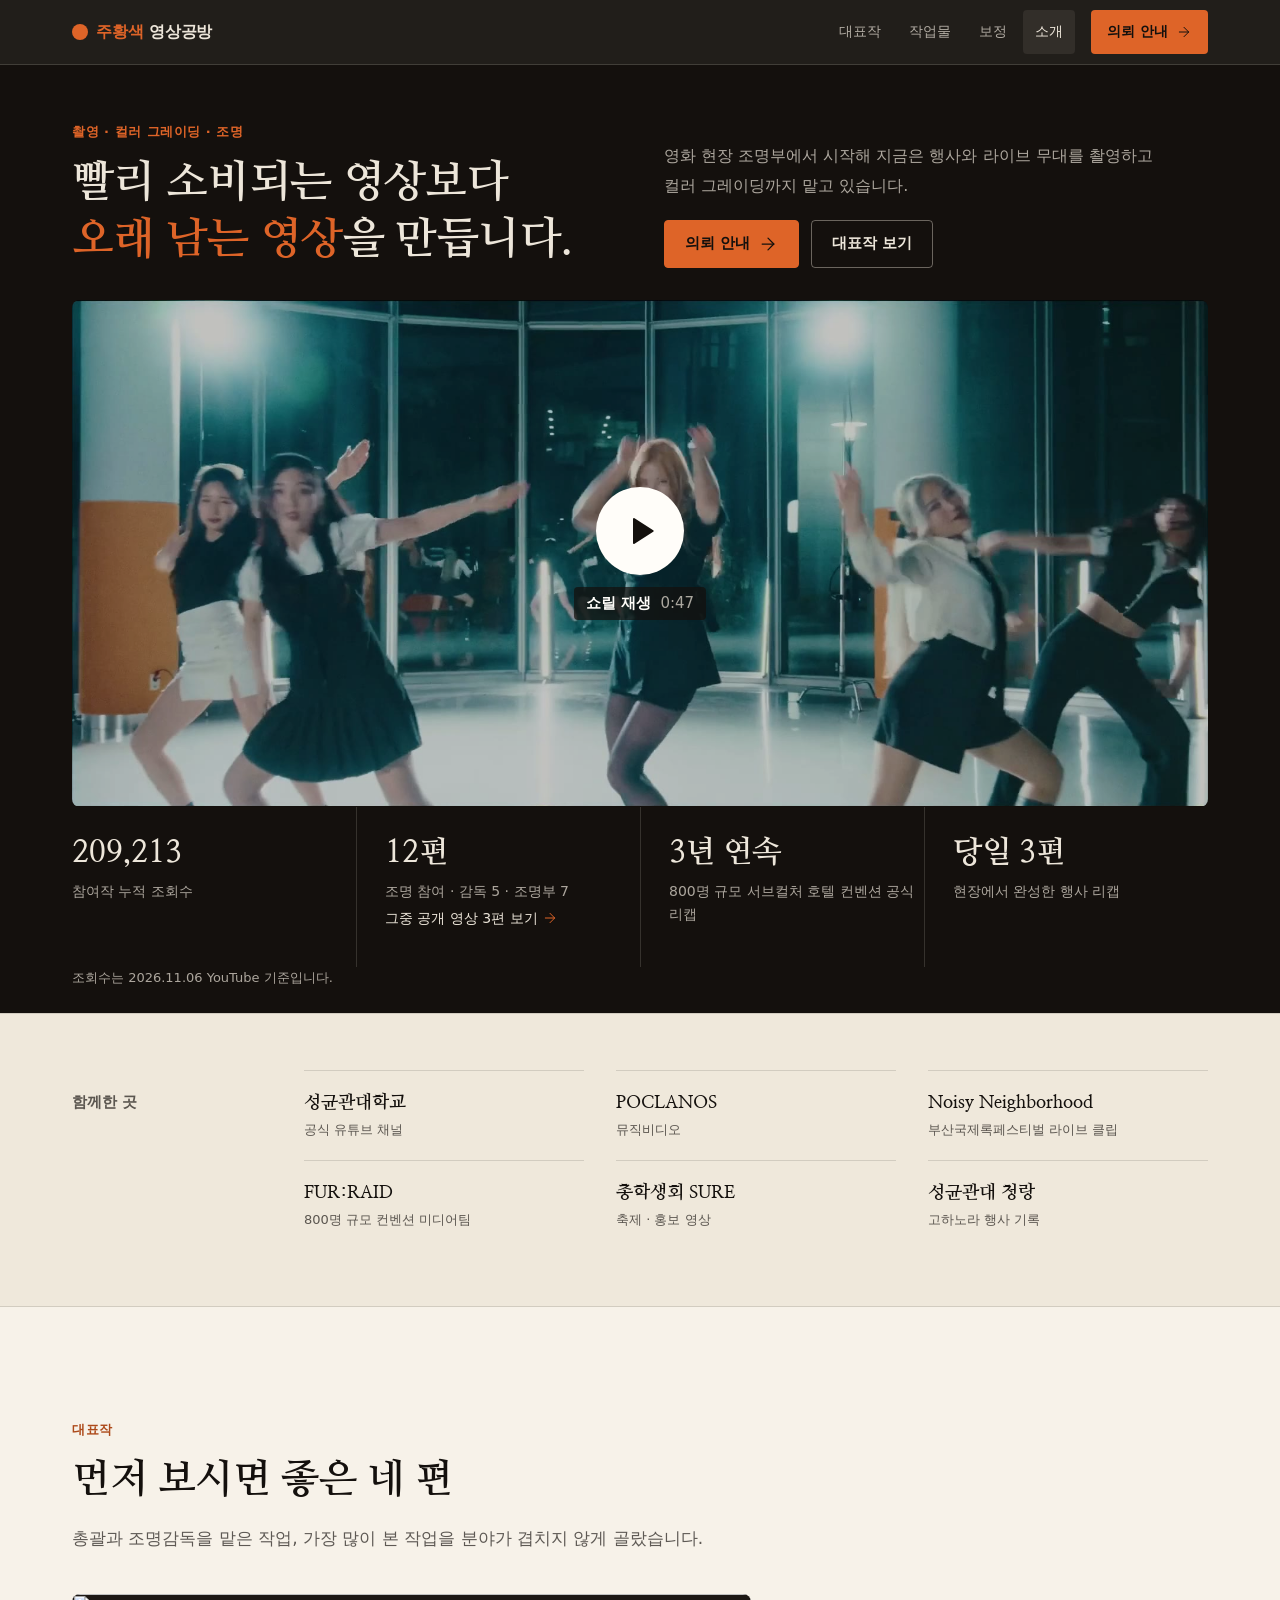
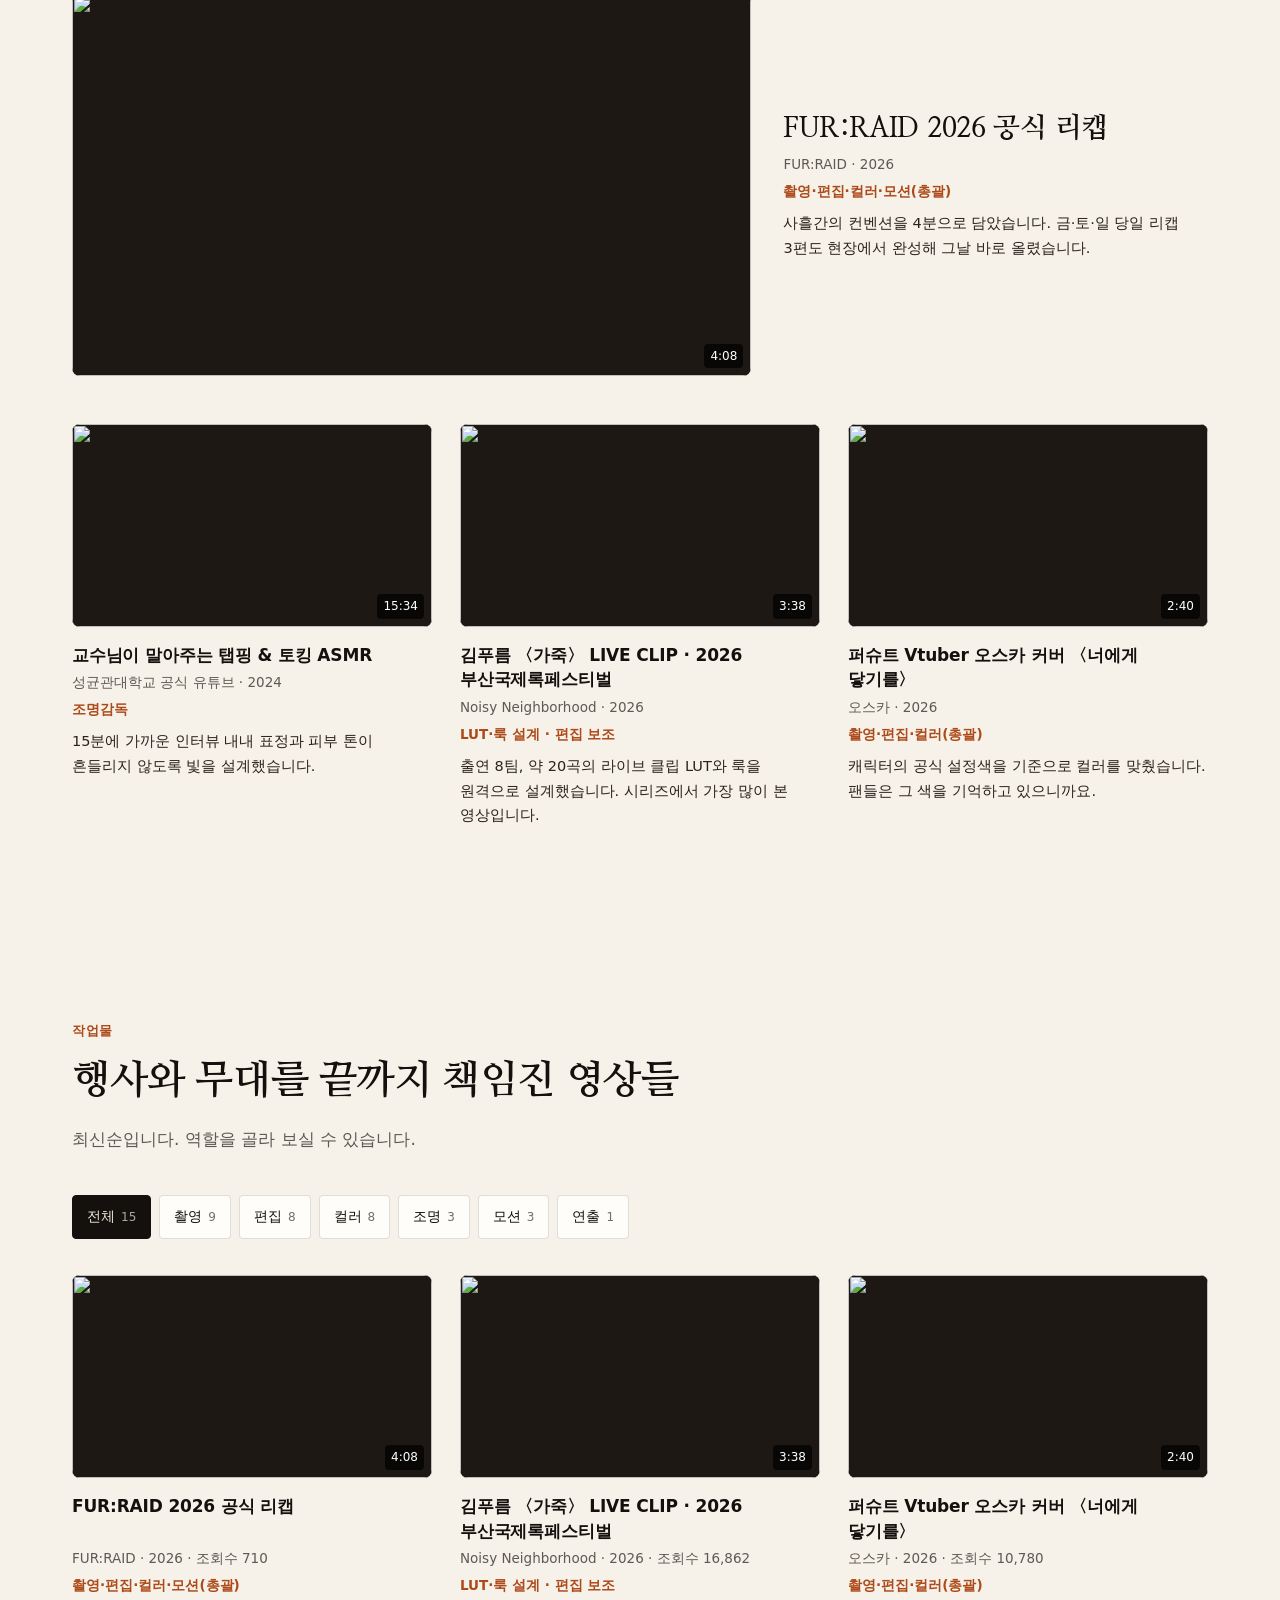
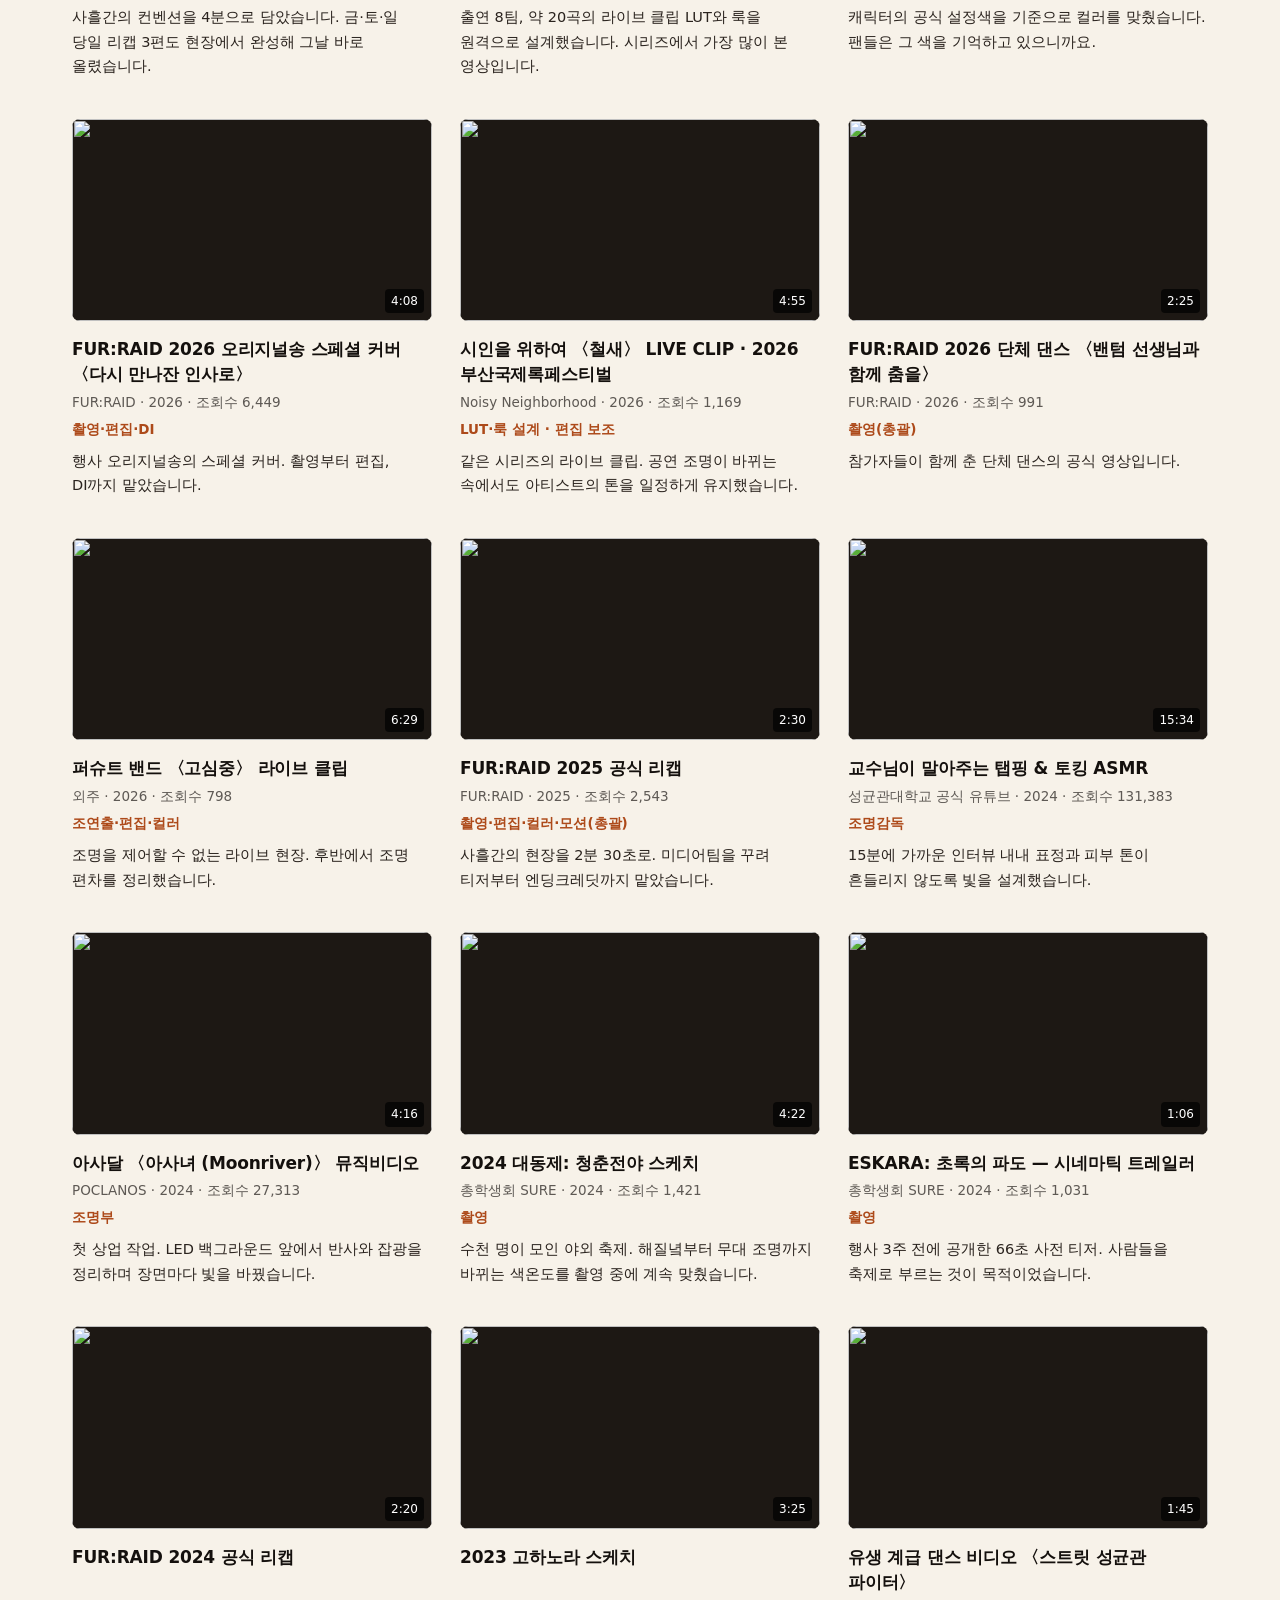
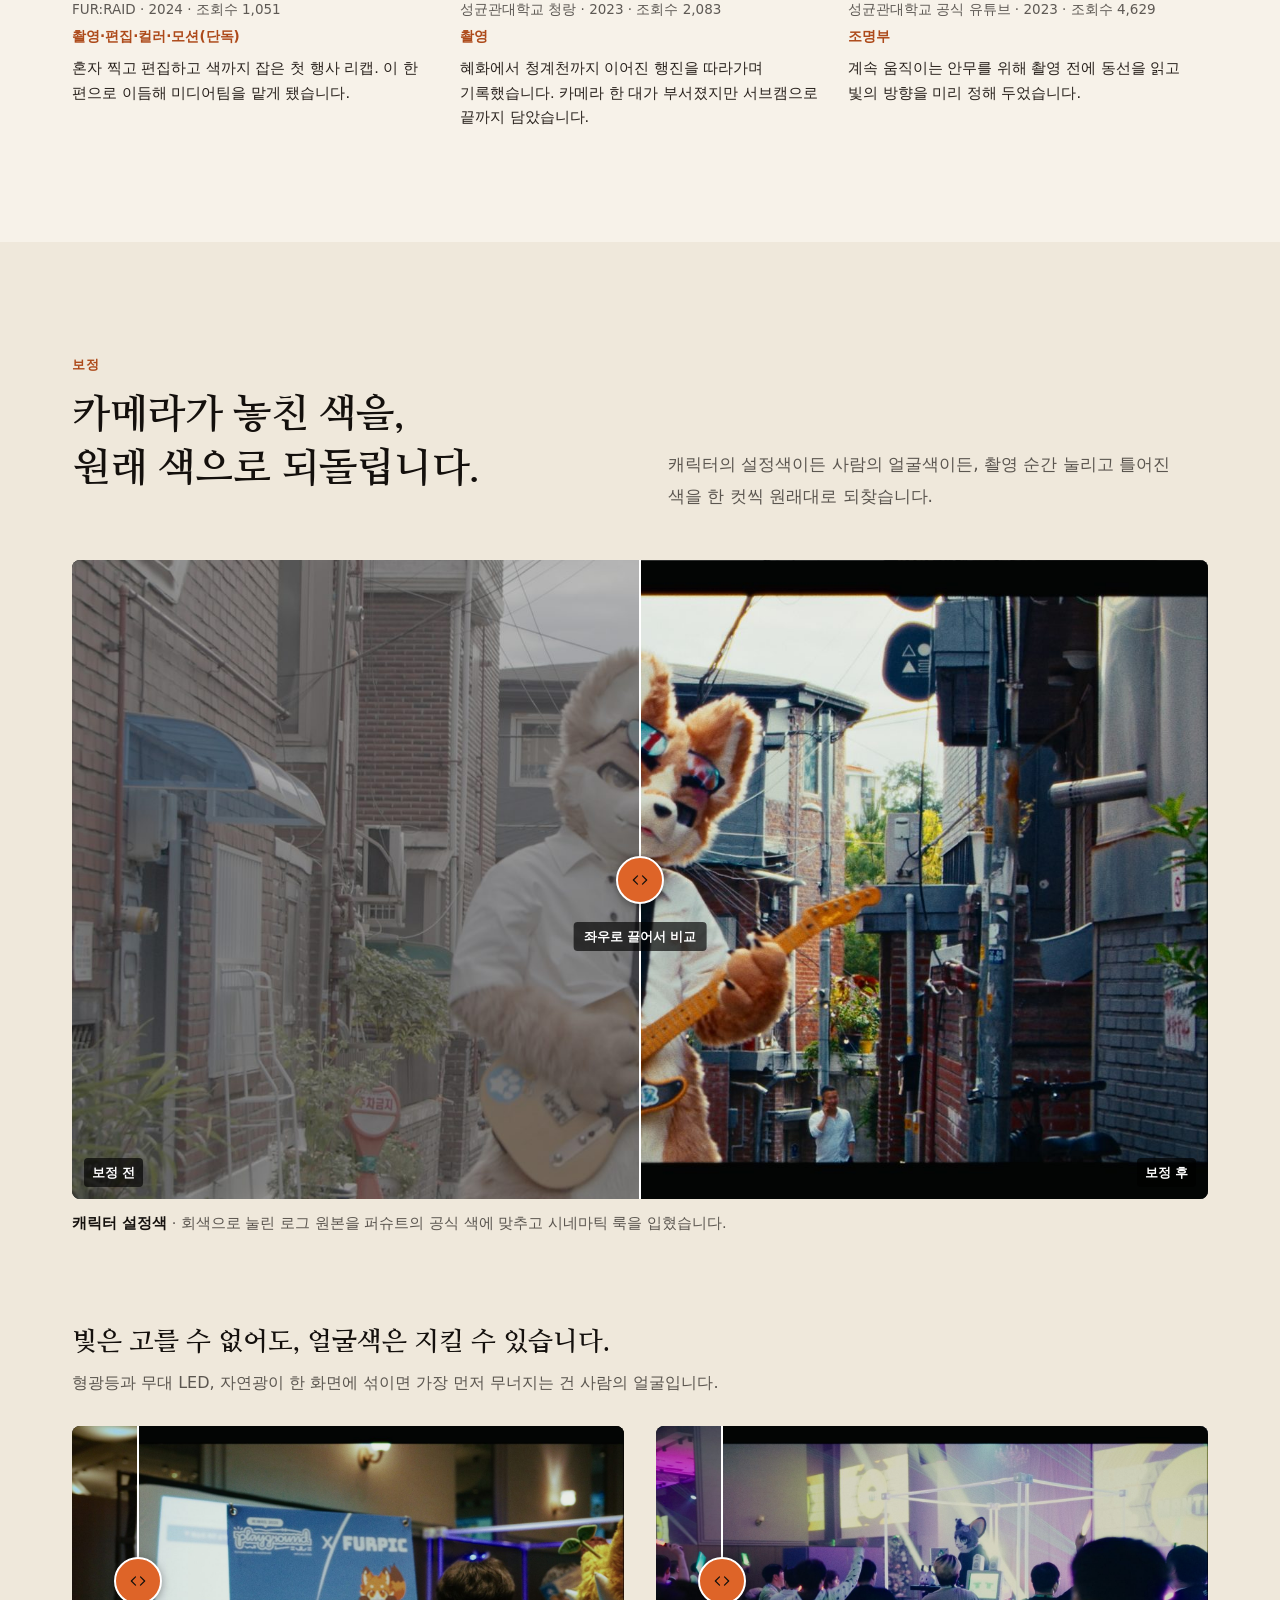
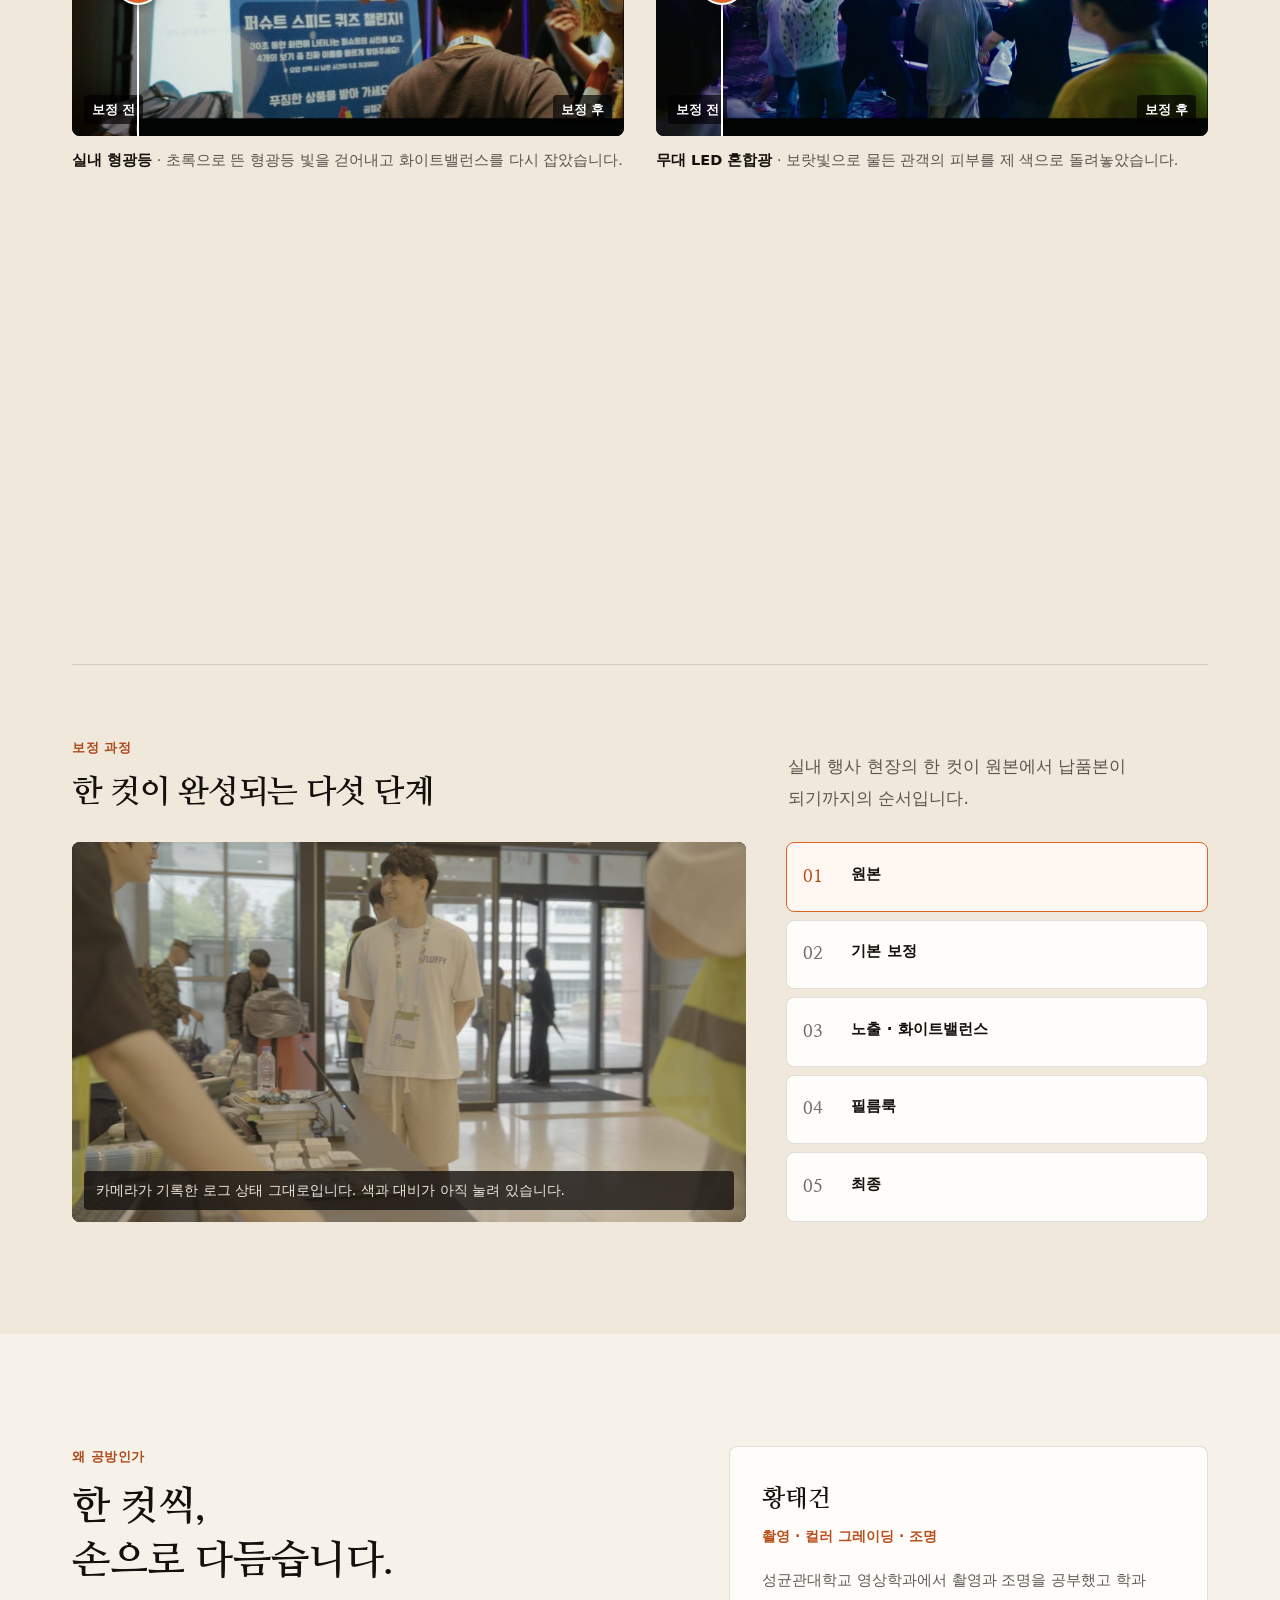
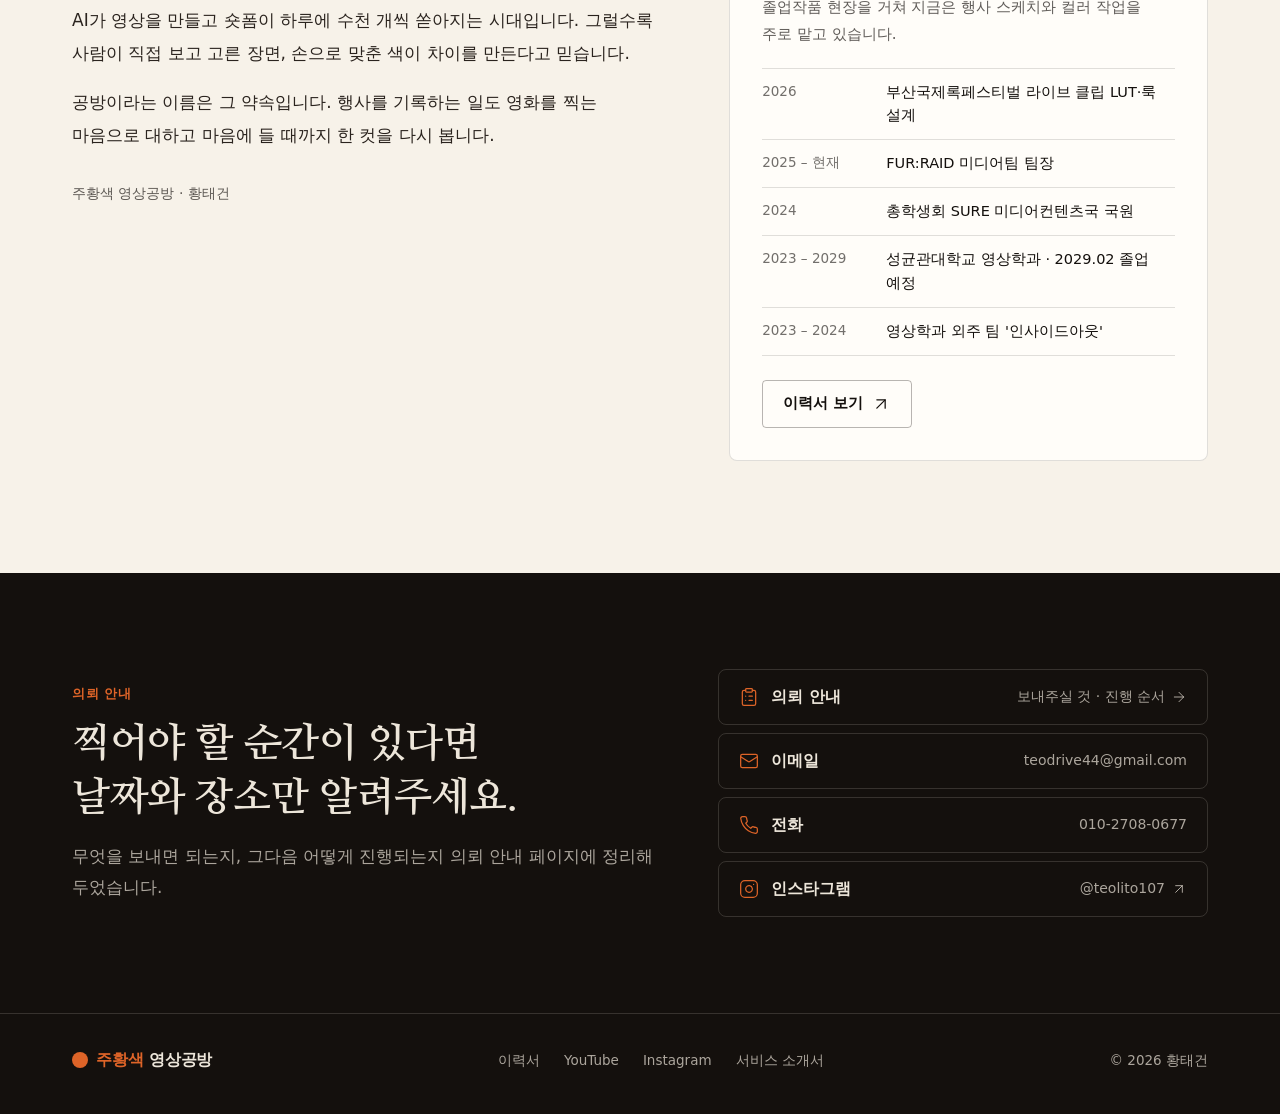
==== commit e2193b09: "v3.2 리뷰 반영: 인쇄 빈 쪽 해결, 보정 과정 단계 cv.json으로, 쇼릴 바로 표시 - 등장 움직임의 '처음 숨김'을 화면(screen)에서만 적용하고 인쇄에서는 모두 보" ====
--- a/index.html
+++ b/index.html
@@ -1111,12 +1111,12 @@
         </div>
       </div>
 <!-- build:reel -->
-<div class="reel enter" id="reel" style="--reel-ar:1920 / 856;--i:2">
+<div class="reel" id="reel" style="--reel-ar:1920 / 856">
   <video id="reel-video" src="media/showreel.mp4" poster="media/showreel_poster_wide.jpg" preload="none" playsinline aria-label="황태건 쇼릴, 0:47"></video>
   <button class="reel-play" type="button" data-play-reel><span class="disc" aria-hidden="true"><svg class="ic" viewBox="0 0 24 24" fill="none" stroke="currentColor" stroke-width="1.5" stroke-linecap="round" stroke-linejoin="round" aria-hidden="true"><path d="M6 3 20 12 6 21Z"/></svg></span><span class="reel-cap">쇼릴 재생 <span class="dur">0:47</span></span></button>
 </div>
 <!-- /build:reel -->
-      <div class="stats enter" style="--i:3" aria-label="주요 숫자">
+      <div class="stats enter" style="--i:2" aria-label="주요 숫자">
 <!-- build:stats -->
 <div class="stat"><b>209,213</b><span>참여작 누적 조회수</span></div>
 <a class="stat stat-link" href="#work" data-jump-cat="조명"><b>12편</b><span>조명 참여 · 감독 5 · 조명부 7</span><span class="jump">그중 공개 영상 3편 <span class="nowrap">보기 <svg class="ic" viewBox="0 0 24 24" fill="none" stroke="currentColor" stroke-width="1.5" stroke-linecap="round" stroke-linejoin="round" aria-hidden="true"><path d="M5 12h14"/><path d="m12 5 7 7-7 7"/></svg></span></span></a>
@@ -1223,107 +1223,137 @@
   <article class="card rv" data-cats="촬영 편집 컬러 모션">
     <div class="thumb"><img src="https://i.ytimg.com/vi/XScZIS4xzs0/maxresdefault.jpg" data-fallback="https://i.ytimg.com/vi/XScZIS4xzs0/hqdefault.jpg" alt="" width="1280" height="720" loading="lazy"><span class="play" aria-hidden="true"><svg class="ic" viewBox="0 0 24 24" fill="none" stroke="currentColor" stroke-width="1.5" stroke-linecap="round" stroke-linejoin="round" aria-hidden="true"><path d="M6 3 20 12 6 21Z"/></svg></span><span class="dur">4:08</span></div>
     <h3><a class="card-link" href="https://www.youtube.com/watch?v=XScZIS4xzs0" data-work="work-furraid-2026-recap">FUR:RAID 2026 공식 리캡</a></h3>
-    <p class="meta">FUR:RAID · 2026 · 조회수 710</p>
-    <p class="credit">촬영·편집·컬러·모션(총괄)</p>
-    <p class="desc">사흘간의 컨벤션을 4분으로 담았습니다. 금·토·일 당일 리캡 3편도 현장에서 완성해 그날 바로 올렸습니다.</p>
+    <div class="card-body">
+      <p class="meta">FUR:RAID · 2026 · 조회수 710</p>
+      <p class="credit">촬영·편집·컬러·모션(총괄)</p>
+      <p class="desc">사흘간의 컨벤션을 4분으로 담았습니다. 금·토·일 당일 리캡 3편도 현장에서 완성해 그날 바로 올렸습니다.</p>
+    </div>
   </article>
   <article class="card rv" data-cats="컬러 편집">
     <div class="thumb"><img src="https://i.ytimg.com/vi/V6Mn4gQFzgE/maxresdefault.jpg" data-fallback="https://i.ytimg.com/vi/V6Mn4gQFzgE/hqdefault.jpg" alt="" width="1280" height="720" loading="lazy"><span class="play" aria-hidden="true"><svg class="ic" viewBox="0 0 24 24" fill="none" stroke="currentColor" stroke-width="1.5" stroke-linecap="round" stroke-linejoin="round" aria-hidden="true"><path d="M6 3 20 12 6 21Z"/></svg></span><span class="dur">3:38</span></div>
     <h3><a class="card-link" href="https://www.youtube.com/watch?v=V6Mn4gQFzgE" data-work="work-bif-2026-gajuk">김푸름 〈가죽〉 LIVE CLIP · 2026 부산국제록페스티벌</a></h3>
-    <p class="meta">Noisy Neighborhood · 2026 · 조회수 16,862</p>
-    <p class="credit">LUT·룩 설계 · 편집 보조</p>
-    <p class="desc">출연 8팀, 약 20곡의 라이브 클립 LUT와 룩을 원격으로 설계했습니다. 시리즈에서 가장 많이 본 영상입니다.</p>
+    <div class="card-body">
+      <p class="meta">Noisy Neighborhood · 2026 · 조회수 16,862</p>
+      <p class="credit">LUT·룩 설계 · 편집 보조</p>
+      <p class="desc">출연 8팀, 약 20곡의 라이브 클립 LUT와 룩을 원격으로 설계했습니다. 시리즈에서 가장 많이 본 영상입니다.</p>
+    </div>
   </article>
   <article class="card rv" data-cats="촬영 편집 컬러">
     <div class="thumb"><img src="https://i.ytimg.com/vi/MzXM5cuDHzc/maxresdefault.jpg" data-fallback="https://i.ytimg.com/vi/MzXM5cuDHzc/hqdefault.jpg" alt="" width="1280" height="720" loading="lazy"><span class="play" aria-hidden="true"><svg class="ic" viewBox="0 0 24 24" fill="none" stroke="currentColor" stroke-width="1.5" stroke-linecap="round" stroke-linejoin="round" aria-hidden="true"><path d="M6 3 20 12 6 21Z"/></svg></span><span class="dur">2:40</span></div>
     <h3><a class="card-link" href="https://www.youtube.com/watch?v=MzXM5cuDHzc" data-work="work-oscar-cover">퍼슈트 Vtuber 오스카 커버 〈너에게 닿기를〉</a></h3>
-    <p class="meta">오스카 · 2026 · 조회수 10,780</p>
-    <p class="credit">촬영·편집·컬러(총괄)</p>
-    <p class="desc">캐릭터의 공식 설정색을 기준으로 컬러를 맞췄습니다. 팬들은 그 색을 기억하고 있으니까요.</p>
+    <div class="card-body">
+      <p class="meta">오스카 · 2026 · 조회수 10,780</p>
+      <p class="credit">촬영·편집·컬러(총괄)</p>
+      <p class="desc">캐릭터의 공식 설정색을 기준으로 컬러를 맞췄습니다. 팬들은 그 색을 기억하고 있으니까요.</p>
+    </div>
   </article>
   <article class="card rv" data-cats="촬영 편집 컬러">
     <div class="thumb"><img src="https://i.ytimg.com/vi/JR489b5mv4g/maxresdefault.jpg" data-fallback="https://i.ytimg.com/vi/JR489b5mv4g/hqdefault.jpg" alt="" width="1280" height="720" loading="lazy"><span class="play" aria-hidden="true"><svg class="ic" viewBox="0 0 24 24" fill="none" stroke="currentColor" stroke-width="1.5" stroke-linecap="round" stroke-linejoin="round" aria-hidden="true"><path d="M6 3 20 12 6 21Z"/></svg></span><span class="dur">4:08</span></div>
     <h3><a class="card-link" href="https://www.youtube.com/watch?v=JR489b5mv4g" data-work="work-furraid-2026-cover">FUR:RAID 2026 오리지널송 스페셜 커버 〈다시 만나잔 인사로〉</a></h3>
-    <p class="meta">FUR:RAID · 2026 · 조회수 6,449</p>
-    <p class="credit">촬영·편집·DI</p>
-    <p class="desc">행사 오리지널송의 스페셜 커버. 촬영부터 편집, DI까지 맡았습니다.</p>
+    <div class="card-body">
+      <p class="meta">FUR:RAID · 2026 · 조회수 6,449</p>
+      <p class="credit">촬영·편집·DI</p>
+      <p class="desc">행사 오리지널송의 스페셜 커버. 촬영부터 편집, DI까지 맡았습니다.</p>
+    </div>
   </article>
   <article class="card rv" data-cats="컬러 편집">
     <div class="thumb"><img src="https://i.ytimg.com/vi/yFzx0RODuFA/maxresdefault.jpg" data-fallback="https://i.ytimg.com/vi/yFzx0RODuFA/hqdefault.jpg" alt="" width="1280" height="720" loading="lazy"><span class="play" aria-hidden="true"><svg class="ic" viewBox="0 0 24 24" fill="none" stroke="currentColor" stroke-width="1.5" stroke-linecap="round" stroke-linejoin="round" aria-hidden="true"><path d="M6 3 20 12 6 21Z"/></svg></span><span class="dur">4:55</span></div>
     <h3><a class="card-link" href="https://www.youtube.com/watch?v=yFzx0RODuFA" data-work="work-bif-2026-cheolsae">시인을 위하여 〈철새〉 LIVE CLIP · 2026 부산국제록페스티벌</a></h3>
-    <p class="meta">Noisy Neighborhood · 2026 · 조회수 1,169</p>
-    <p class="credit">LUT·룩 설계 · 편집 보조</p>
-    <p class="desc">같은 시리즈의 라이브 클립. 공연 조명이 바뀌는 속에서도 아티스트의 톤을 일정하게 유지했습니다.</p>
+    <div class="card-body">
+      <p class="meta">Noisy Neighborhood · 2026 · 조회수 1,169</p>
+      <p class="credit">LUT·룩 설계 · 편집 보조</p>
+      <p class="desc">같은 시리즈의 라이브 클립. 공연 조명이 바뀌는 속에서도 아티스트의 톤을 일정하게 유지했습니다.</p>
+    </div>
   </article>
   <article class="card rv" data-cats="촬영">
     <div class="thumb"><img src="https://i.ytimg.com/vi/trs3IueBJKE/maxresdefault.jpg" data-fallback="https://i.ytimg.com/vi/trs3IueBJKE/hqdefault.jpg" alt="" width="1280" height="720" loading="lazy"><span class="play" aria-hidden="true"><svg class="ic" viewBox="0 0 24 24" fill="none" stroke="currentColor" stroke-width="1.5" stroke-linecap="round" stroke-linejoin="round" aria-hidden="true"><path d="M6 3 20 12 6 21Z"/></svg></span><span class="dur">2:25</span></div>
     <h3><a class="card-link" href="https://www.youtube.com/watch?v=trs3IueBJKE" data-work="work-furraid-2026-dance">FUR:RAID 2026 단체 댄스 〈밴텀 선생님과 함께 춤을〉</a></h3>
-    <p class="meta">FUR:RAID · 2026 · 조회수 991</p>
-    <p class="credit">촬영(총괄)</p>
-    <p class="desc">참가자들이 함께 춘 단체 댄스의 공식 영상입니다.</p>
+    <div class="card-body">
+      <p class="meta">FUR:RAID · 2026 · 조회수 991</p>
+      <p class="credit">촬영(총괄)</p>
+      <p class="desc">참가자들이 함께 춘 단체 댄스의 공식 영상입니다.</p>
+    </div>
   </article>
   <article class="card rv" data-cats="연출 편집 컬러">
     <div class="thumb"><img src="https://i.ytimg.com/vi/6zSygvutSMs/maxresdefault.jpg" data-fallback="https://i.ytimg.com/vi/6zSygvutSMs/hqdefault.jpg" alt="" width="1280" height="720" loading="lazy"><span class="play" aria-hidden="true"><svg class="ic" viewBox="0 0 24 24" fill="none" stroke="currentColor" stroke-width="1.5" stroke-linecap="round" stroke-linejoin="round" aria-hidden="true"><path d="M6 3 20 12 6 21Z"/></svg></span><span class="dur">6:29</span></div>
     <h3><a class="card-link" href="https://www.youtube.com/watch?v=6zSygvutSMs" data-work="work-gosimjung-live">퍼슈트 밴드 〈고심중〉 라이브 클립</a></h3>
-    <p class="meta">외주 · 2026 · 조회수 798</p>
-    <p class="credit">조연출·편집·컬러</p>
-    <p class="desc">조명을 제어할 수 없는 라이브 현장. 후반에서 조명 편차를 정리했습니다.</p>
+    <div class="card-body">
+      <p class="meta">외주 · 2026 · 조회수 798</p>
+      <p class="credit">조연출·편집·컬러</p>
+      <p class="desc">조명을 제어할 수 없는 라이브 현장. 후반에서 조명 편차를 정리했습니다.</p>
+    </div>
   </article>
   <article class="card rv" data-cats="촬영 편집 컬러 모션">
     <div class="thumb"><img src="https://i.ytimg.com/vi/4tfuB4IzK4s/maxresdefault.jpg" data-fallback="https://i.ytimg.com/vi/4tfuB4IzK4s/hqdefault.jpg" alt="" width="1280" height="720" loading="lazy"><span class="play" aria-hidden="true"><svg class="ic" viewBox="0 0 24 24" fill="none" stroke="currentColor" stroke-width="1.5" stroke-linecap="round" stroke-linejoin="round" aria-hidden="true"><path d="M6 3 20 12 6 21Z"/></svg></span><span class="dur">2:30</span></div>
     <h3><a class="card-link" href="https://www.youtube.com/watch?v=4tfuB4IzK4s" data-work="work-furraid-2025-recap">FUR:RAID 2025 공식 리캡</a></h3>
-    <p class="meta">FUR:RAID · 2025 · 조회수 2,543</p>
-    <p class="credit">촬영·편집·컬러·모션(총괄)</p>
-    <p class="desc">사흘간의 현장을 2분 30초로. 미디어팀을 꾸려 티저부터 엔딩크레딧까지 맡았습니다.</p>
+    <div class="card-body">
+      <p class="meta">FUR:RAID · 2025 · 조회수 2,543</p>
+      <p class="credit">촬영·편집·컬러·모션(총괄)</p>
+      <p class="desc">사흘간의 현장을 2분 30초로. 미디어팀을 꾸려 티저부터 엔딩크레딧까지 맡았습니다.</p>
+    </div>
   </article>
   <article class="card rv" data-cats="조명">
     <div class="thumb"><img src="https://i.ytimg.com/vi/hC3jcEM-Ea4/maxresdefault.jpg" data-fallback="https://i.ytimg.com/vi/hC3jcEM-Ea4/hqdefault.jpg" alt="" width="1280" height="720" loading="lazy"><span class="play" aria-hidden="true"><svg class="ic" viewBox="0 0 24 24" fill="none" stroke="currentColor" stroke-width="1.5" stroke-linecap="round" stroke-linejoin="round" aria-hidden="true"><path d="M6 3 20 12 6 21Z"/></svg></span><span class="dur">15:34</span></div>
     <h3><a class="card-link" href="https://www.youtube.com/watch?v=hC3jcEM-Ea4" data-work="work-asmr">교수님이 말아주는 탭핑 &amp; 토킹 ASMR</a></h3>
-    <p class="meta">성균관대학교 공식 유튜브 · 2024 · 조회수 131,383</p>
-    <p class="credit">조명감독</p>
-    <p class="desc">15분에 가까운 인터뷰 내내 표정과 피부 톤이 흔들리지 않도록 빛을 설계했습니다.</p>
+    <div class="card-body">
+      <p class="meta">성균관대학교 공식 유튜브 · 2024 · 조회수 131,383</p>
+      <p class="credit">조명감독</p>
+      <p class="desc">15분에 가까운 인터뷰 내내 표정과 피부 톤이 흔들리지 않도록 빛을 설계했습니다.</p>
+    </div>
   </article>
   <article class="card rv" data-cats="조명">
     <div class="thumb"><img src="https://i.ytimg.com/vi/M7PsPvCh2vg/maxresdefault.jpg" data-fallback="https://i.ytimg.com/vi/M7PsPvCh2vg/hqdefault.jpg" alt="" width="1280" height="720" loading="lazy"><span class="play" aria-hidden="true"><svg class="ic" viewBox="0 0 24 24" fill="none" stroke="currentColor" stroke-width="1.5" stroke-linecap="round" stroke-linejoin="round" aria-hidden="true"><path d="M6 3 20 12 6 21Z"/></svg></span><span class="dur">4:16</span></div>
     <h3><a class="card-link" href="https://www.youtube.com/watch?v=M7PsPvCh2vg" data-work="work-asadal-mv">아사달 〈아사녀 (Moonriver)〉 뮤직비디오</a></h3>
-    <p class="meta">POCLANOS · 2024 · 조회수 27,313</p>
-    <p class="credit">조명부</p>
-    <p class="desc">첫 상업 작업. LED 백그라운드 앞에서 반사와 잡광을 정리하며 장면마다 빛을 바꿨습니다.</p>
+    <div class="card-body">
+      <p class="meta">POCLANOS · 2024 · 조회수 27,313</p>
+      <p class="credit">조명부</p>
+      <p class="desc">첫 상업 작업. LED 백그라운드 앞에서 반사와 잡광을 정리하며 장면마다 빛을 바꿨습니다.</p>
+    </div>
   </article>
   <article class="card rv" data-cats="촬영">
     <div class="thumb"><img src="https://i.ytimg.com/vi/wL_vEktTsO0/maxresdefault.jpg" data-fallback="https://i.ytimg.com/vi/wL_vEktTsO0/hqdefault.jpg" alt="" width="1280" height="720" loading="lazy"><span class="play" aria-hidden="true"><svg class="ic" viewBox="0 0 24 24" fill="none" stroke="currentColor" stroke-width="1.5" stroke-linecap="round" stroke-linejoin="round" aria-hidden="true"><path d="M6 3 20 12 6 21Z"/></svg></span><span class="dur">4:22</span></div>
     <h3><a class="card-link" href="https://www.youtube.com/watch?v=wL_vEktTsO0" data-work="work-daedongje-2024">2024 대동제: 청춘전야 스케치</a></h3>
-    <p class="meta">총학생회 SURE · 2024 · 조회수 1,421</p>
-    <p class="credit">촬영</p>
-    <p class="desc">수천 명이 모인 야외 축제. 해질녘부터 무대 조명까지 바뀌는 색온도를 촬영 중에 계속 맞췄습니다.</p>
+    <div class="card-body">
+      <p class="meta">총학생회 SURE · 2024 · 조회수 1,421</p>
+      <p class="credit">촬영</p>
+      <p class="desc">수천 명이 모인 야외 축제. 해질녘부터 무대 조명까지 바뀌는 색온도를 촬영 중에 계속 맞췄습니다.</p>
+    </div>
   </article>
   <article class="card rv" data-cats="촬영">
     <div class="thumb"><img src="https://i.ytimg.com/vi/T5497AajItY/maxresdefault.jpg" data-fallback="https://i.ytimg.com/vi/T5497AajItY/hqdefault.jpg" alt="" width="1280" height="720" loading="lazy"><span class="play" aria-hidden="true"><svg class="ic" viewBox="0 0 24 24" fill="none" stroke="currentColor" stroke-width="1.5" stroke-linecap="round" stroke-linejoin="round" aria-hidden="true"><path d="M6 3 20 12 6 21Z"/></svg></span><span class="dur">1:06</span></div>
     <h3><a class="card-link" href="https://www.youtube.com/watch?v=T5497AajItY" data-work="work-eskara-2024">ESKARA: 초록의 파도 — 시네마틱 트레일러</a></h3>
-    <p class="meta">총학생회 SURE · 2024 · 조회수 1,031</p>
-    <p class="credit">촬영</p>
-    <p class="desc">행사 3주 전에 공개한 66초 사전 티저. 사람들을 축제로 부르는 것이 목적이었습니다.</p>
+    <div class="card-body">
+      <p class="meta">총학생회 SURE · 2024 · 조회수 1,031</p>
+      <p class="credit">촬영</p>
+      <p class="desc">행사 3주 전에 공개한 66초 사전 티저. 사람들을 축제로 부르는 것이 목적이었습니다.</p>
+    </div>
   </article>
   <article class="card rv" data-cats="촬영 편집 컬러 모션">
     <div class="thumb"><img src="https://i.ytimg.com/vi/fg9mPB_qlJo/maxresdefault.jpg" data-fallback="https://i.ytimg.com/vi/fg9mPB_qlJo/hqdefault.jpg" alt="" width="1280" height="720" loading="lazy"><span class="play" aria-hidden="true"><svg class="ic" viewBox="0 0 24 24" fill="none" stroke="currentColor" stroke-width="1.5" stroke-linecap="round" stroke-linejoin="round" aria-hidden="true"><path d="M6 3 20 12 6 21Z"/></svg></span><span class="dur">2:20</span></div>
     <h3><a class="card-link" href="https://www.youtube.com/watch?v=fg9mPB_qlJo" data-work="work-furraid-2024-recap">FUR:RAID 2024 공식 리캡</a></h3>
-    <p class="meta">FUR:RAID · 2024 · 조회수 1,051</p>
-    <p class="credit">촬영·편집·컬러·모션(단독)</p>
-    <p class="desc">혼자 찍고 편집하고 색까지 잡은 첫 행사 리캡. 이 한 편으로 이듬해 미디어팀을 맡게 됐습니다.</p>
+    <div class="card-body">
+      <p class="meta">FUR:RAID · 2024 · 조회수 1,051</p>
+      <p class="credit">촬영·편집·컬러·모션(단독)</p>
+      <p class="desc">혼자 찍고 편집하고 색까지 잡은 첫 행사 리캡. 이 한 편으로 이듬해 미디어팀을 맡게 됐습니다.</p>
+    </div>
   </article>
   <article class="card rv" data-cats="촬영">
     <div class="thumb"><img src="https://i.ytimg.com/vi/CtlZSifwiNg/maxresdefault.jpg" data-fallback="https://i.ytimg.com/vi/CtlZSifwiNg/hqdefault.jpg" alt="" width="1280" height="720" loading="lazy"><span class="play" aria-hidden="true"><svg class="ic" viewBox="0 0 24 24" fill="none" stroke="currentColor" stroke-width="1.5" stroke-linecap="round" stroke-linejoin="round" aria-hidden="true"><path d="M6 3 20 12 6 21Z"/></svg></span><span class="dur">3:25</span></div>
     <h3><a class="card-link" href="https://www.youtube.com/watch?v=CtlZSifwiNg" data-work="work-gohanora-2023">2023 고하노라 스케치</a></h3>
-    <p class="meta">성균관대학교 청랑 · 2023 · 조회수 2,083</p>
-    <p class="credit">촬영</p>
-    <p class="desc">혜화에서 청계천까지 이어진 행진을 따라가며 기록했습니다. 카메라 한 대가 부서졌지만 서브캠으로 끝까지 담았습니다.</p>
+    <div class="card-body">
+      <p class="meta">성균관대학교 청랑 · 2023 · 조회수 2,083</p>
+      <p class="credit">촬영</p>
+      <p class="desc">혜화에서 청계천까지 이어진 행진을 따라가며 기록했습니다. 카메라 한 대가 부서졌지만 서브캠으로 끝까지 담았습니다.</p>
+    </div>
   </article>
   <article class="card rv" data-cats="조명">
     <div class="thumb"><img src="https://i.ytimg.com/vi/tT-cb9IMQm8/maxresdefault.jpg" data-fallback="https://i.ytimg.com/vi/tT-cb9IMQm8/hqdefault.jpg" alt="" width="1280" height="720" loading="lazy"><span class="play" aria-hidden="true"><svg class="ic" viewBox="0 0 24 24" fill="none" stroke="currentColor" stroke-width="1.5" stroke-linecap="round" stroke-linejoin="round" aria-hidden="true"><path d="M6 3 20 12 6 21Z"/></svg></span><span class="dur">1:45</span></div>
     <h3><a class="card-link" href="https://www.youtube.com/watch?v=tT-cb9IMQm8" data-work="work-street-fighter">유생 계급 댄스 비디오 〈스트릿 성균관 파이터〉</a></h3>
-    <p class="meta">성균관대학교 공식 유튜브 · 2023 · 조회수 4,629</p>
-    <p class="credit">조명부</p>
-    <p class="desc">계속 움직이는 안무를 위해 촬영 전에 동선을 읽고 빛의 방향을 미리 정해 두었습니다.</p>
+    <div class="card-body">
+      <p class="meta">성균관대학교 공식 유튜브 · 2023 · 조회수 4,629</p>
+      <p class="credit">조명부</p>
+      <p class="desc">계속 움직이는 안무를 위해 촬영 전에 동선을 읽고 빛의 방향을 미리 정해 두었습니다.</p>
+    </div>
   </article>
 </div>
 <!-- /build:works -->
@@ -1399,18 +1429,21 @@
         <div class="process-head">
           <div>
             <p class="eyebrow">보정 과정</p>
-            <h3 class="h2" style="font-size:clamp(24px,2.6vw,32px);margin:0">한 컷이 완성되는 다섯 단계</h3>
+            <h3 class="h2" style="font-size:clamp(24px,2.6vw,32px);margin:0">한 컷이 완성되는 <!-- build:process-count -->다섯<!-- /build:process-count --> 단계</h3>
           </div>
           <p class="lead" style="max-width:420px">실내 행사 현장의 한 컷이 원본에서 납품본이 되기까지의 순서입니다.</p>
         </div>
+<!-- build:process-stage -->
         <div class="stage rv">
-          <div class="stage-frame" id="stage-frame">
-            <img src="img/web/1_1.3.1.jpg" alt="보정 과정 1단계: 원본" class="on">
-            <img src="img/web/2_1.3.2.jpg" alt="보정 과정 2단계: 기본 보정" loading="lazy">
-            <img src="img/web/3_1.4.1.jpg" alt="보정 과정 3단계: 노출 · 화이트밸런스" loading="lazy">
-            <img src="img/web/4_1.4.2.jpg" alt="보정 과정 4단계: 필름룩" loading="lazy">
-            <img src="img/web/5_1.4.3.jpg" alt="보정 과정 5단계: 최종" loading="lazy">
-            <p class="stage-cap" id="stage-cap" aria-live="polite">카메라가 기록한 로그 상태 그대로입니다. 색과 대비가 아직 눌려 있습니다.</p>
+          <div class="stage-view">
+            <div class="stage-frame" id="stage-frame">
+              <img src="img/web/1_1.3.1.jpg" alt="보정 과정 1단계: 원본" class="on">
+              <img src="img/web/2_1.3.2.jpg" alt="보정 과정 2단계: 기본 보정" loading="lazy">
+              <img src="img/web/3_1.4.1.jpg" alt="보정 과정 3단계: 노출 · 화이트밸런스" loading="lazy">
+              <img src="img/web/4_1.4.2.jpg" alt="보정 과정 4단계: 필름룩" loading="lazy">
+              <img src="img/web/5_1.4.3.jpg" alt="보정 과정 5단계: 최종" loading="lazy">
+            </div>
+            <p class="stage-cap" id="stage-cap" aria-live="polite"></p>
           </div>
           <ol class="steps" id="steps">
             <li><button class="step-btn" type="button" data-s="0" aria-pressed="true"><span class="no">01</span><span class="t">원본</span><span class="d">카메라가 기록한 로그 상태 그대로입니다. 색과 대비가 아직 눌려 있습니다.</span></button></li>
@@ -1420,6 +1453,7 @@
             <li><button class="step-btn" type="button" data-s="4" aria-pressed="false"><span class="no">05</span><span class="t">최종</span><span class="d">부분 보정과 디테일을 다듬은 실제 납품본입니다.</span></button></li>
           </ol>
         </div>
+<!-- /build:process-stage -->
       </div>
     </div>
   </section>
@@ -1580,12 +1614,13 @@
 
 /* 보정 과정: 단계 버튼과 화면은 HTML에 이미 있음 (JS 없이도 모두 보임). 고른 단계의 설명은 화면 위 자막으로 */
 const frame = document.getElementById('stage-frame'), steps = document.getElementById('steps'), stageCap = document.getElementById('stage-cap');
-steps.addEventListener('click', e => {
-  const b = e.target.closest('[data-s]'); if (!b) return;
+const showStep = b => {
   steps.querySelectorAll('[data-s]').forEach(x => x.setAttribute('aria-pressed', x === b));
   frame.querySelectorAll('img').forEach((im,i) => im.classList.toggle('on', i === +b.dataset.s));
-  stageCap.textContent = b.querySelector('.d').textContent;
-});
+  stageCap.textContent = b.querySelector('.d').textContent;   /* 설명 문장은 버튼 안 한 곳에만 있음 */
+};
+showStep(steps.querySelector('[aria-pressed="true"]'));
+steps.addEventListener('click', e => { const b = e.target.closest('[data-s]'); if (b) showStep(b); });
 
 /* 스크롤 등장: 한 번만, 투명도·위치만 (움직임 줄이기 설정이면 CSS에서 아예 숨기지 않음) */
 if ('IntersectionObserver' in window) {
--- a/css/site.css
+++ b/css/site.css
@@ -60,12 +60,14 @@
 .btn-ghost:hover{background:rgba(20,16,13,.05)}
 @media (prefers-reduced-motion:reduce){html{scroll-behavior:auto}*,*::before,*::after{transition:none!important;animation:none!important}}
 /* 등장: JS가 <html class="js">를 붙였고 움직임을 허용한 경우에만 숨겼다가 보여 줌 (JS 없음·움직임 줄이기 = 처음부터 보임) */
-@media (prefers-reduced-motion:no-preference){
+@media screen and (prefers-reduced-motion:no-preference){
   .js .enter{animation:enter .5s var(--ease) both;animation-delay:calc(var(--i,0) * 80ms)}
   .js .rv{opacity:0;transform:translateY(12px);transition:opacity .45s var(--ease),transform .45s var(--ease)}
   .js .rv.in{opacity:1;transform:none}
   @keyframes enter{from{opacity:0;transform:translateY(8px)}}
 }
+/* 인쇄·PDF 저장: 화면 밖이라 아직 등장하지 않은 요소도 모두 보이게 */
+@media print{.rv,.enter{opacity:1!important;transform:none!important;animation:none!important;transition:none!important}}
 
 /* ---------- hero: 쇼릴이 화면의 주인 ---------- */
 .hero{padding:56px 0 0;background:var(--ink);color:var(--on-dark)}
@@ -162,7 +164,7 @@
 .card .credit{font-size:13.5px;font-weight:600;color:var(--orange-t);margin:0 0 8px}
 .card .desc{font-size:14.5px;line-height:1.7;color:var(--ink-2);margin:0}
 @supports (grid-template-rows:subgrid){
-  .grid .card{display:grid;grid-row:span 5;grid-template-rows:subgrid;row-gap:0;align-content:start}
+  .grid .card{display:grid;grid-row:span 3;grid-template-rows:subgrid;row-gap:0;align-content:start}
   .grid .card[hidden]{display:none}
 }
 
@@ -208,6 +210,8 @@
 .stage-frame{position:relative;aspect-ratio:16/9;border-radius:var(--radius);overflow:hidden;background:#000}
 .stage-frame img{position:absolute;inset:0;width:100%;height:100%;object-fit:cover;opacity:0;transition:opacity .45s}
 .stage-frame img.on{opacity:1}
+.stage-view{position:relative;min-width:0}
+.stage-cap:empty{display:none}
 .stage-cap{position:absolute;left:12px;right:12px;bottom:12px;z-index:2;margin:0;padding:8px 12px;border-radius:var(--r-sm);background:rgba(20,16,13,.78);color:var(--on-dark);font-size:14px;line-height:1.6}
 .steps{list-style:none;margin:0;padding:0;display:grid;grid-template-rows:repeat(5,1fr);gap:8px}
 .steps li{display:flex}
@@ -347,7 +351,8 @@
   .partner-list strong{font-size:16px}
   .grid,.feat-list,.cmp-grid,.svc-grid,.flow,.contact-cards{grid-template-columns:1fr}
   .steps{grid-template-rows:none;grid-auto-rows:48px}
-  .stage-cap{left:8px;right:8px;bottom:8px;font-size:13px;padding:6px 10px}
+  /* 좁은 화면: 설명은 사진 아래 고정 높이(3줄)로 — 사진을 가리지 않고 단계를 바꿔도 높이 그대로 */
+  .stage-cap{position:static;margin:8px 0 0;padding:0;height:calc(3 * 1.6em);background:none;color:var(--muted);font-size:13.5px;line-height:1.6;overflow:hidden}
   .gear{grid-template-columns:1fr 1fr}
   .timeline li{grid-template-columns:96px 1fr}
   .cta-links a{flex-wrap:wrap;gap:4px 16px}
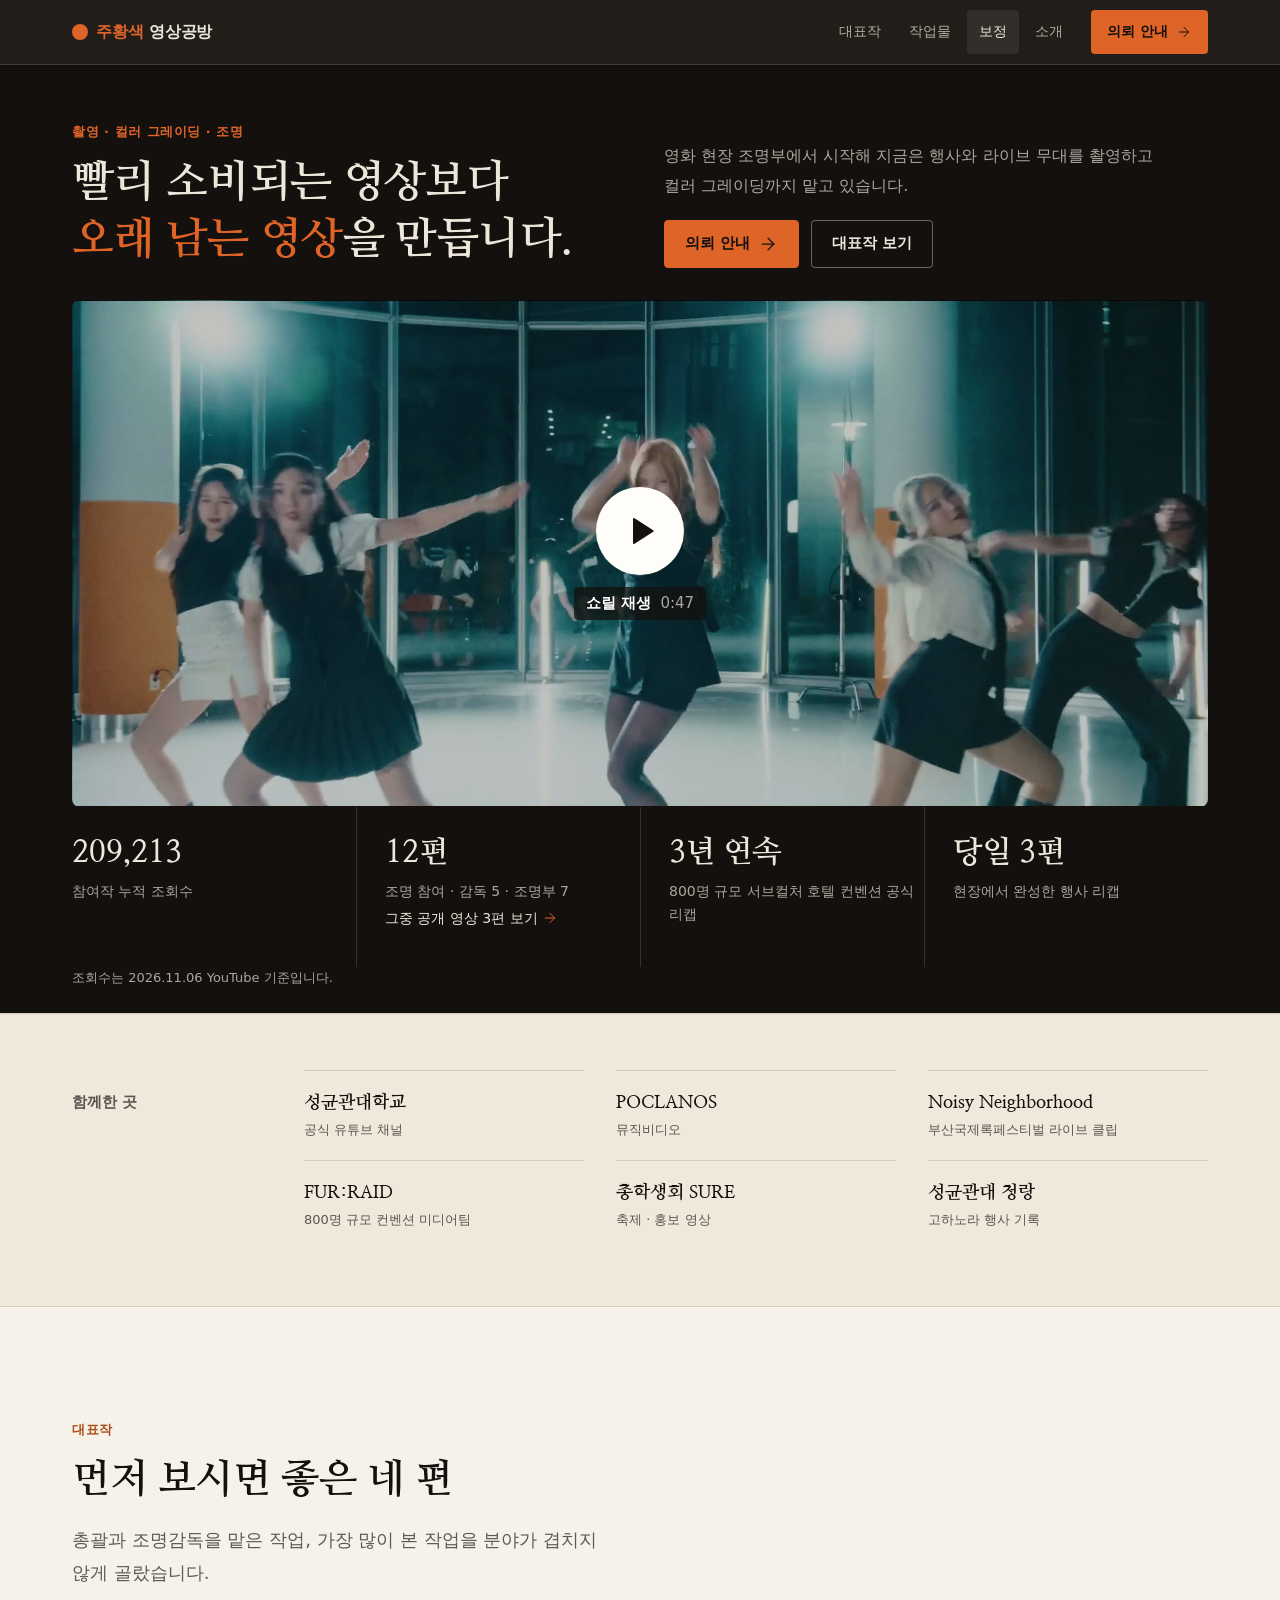
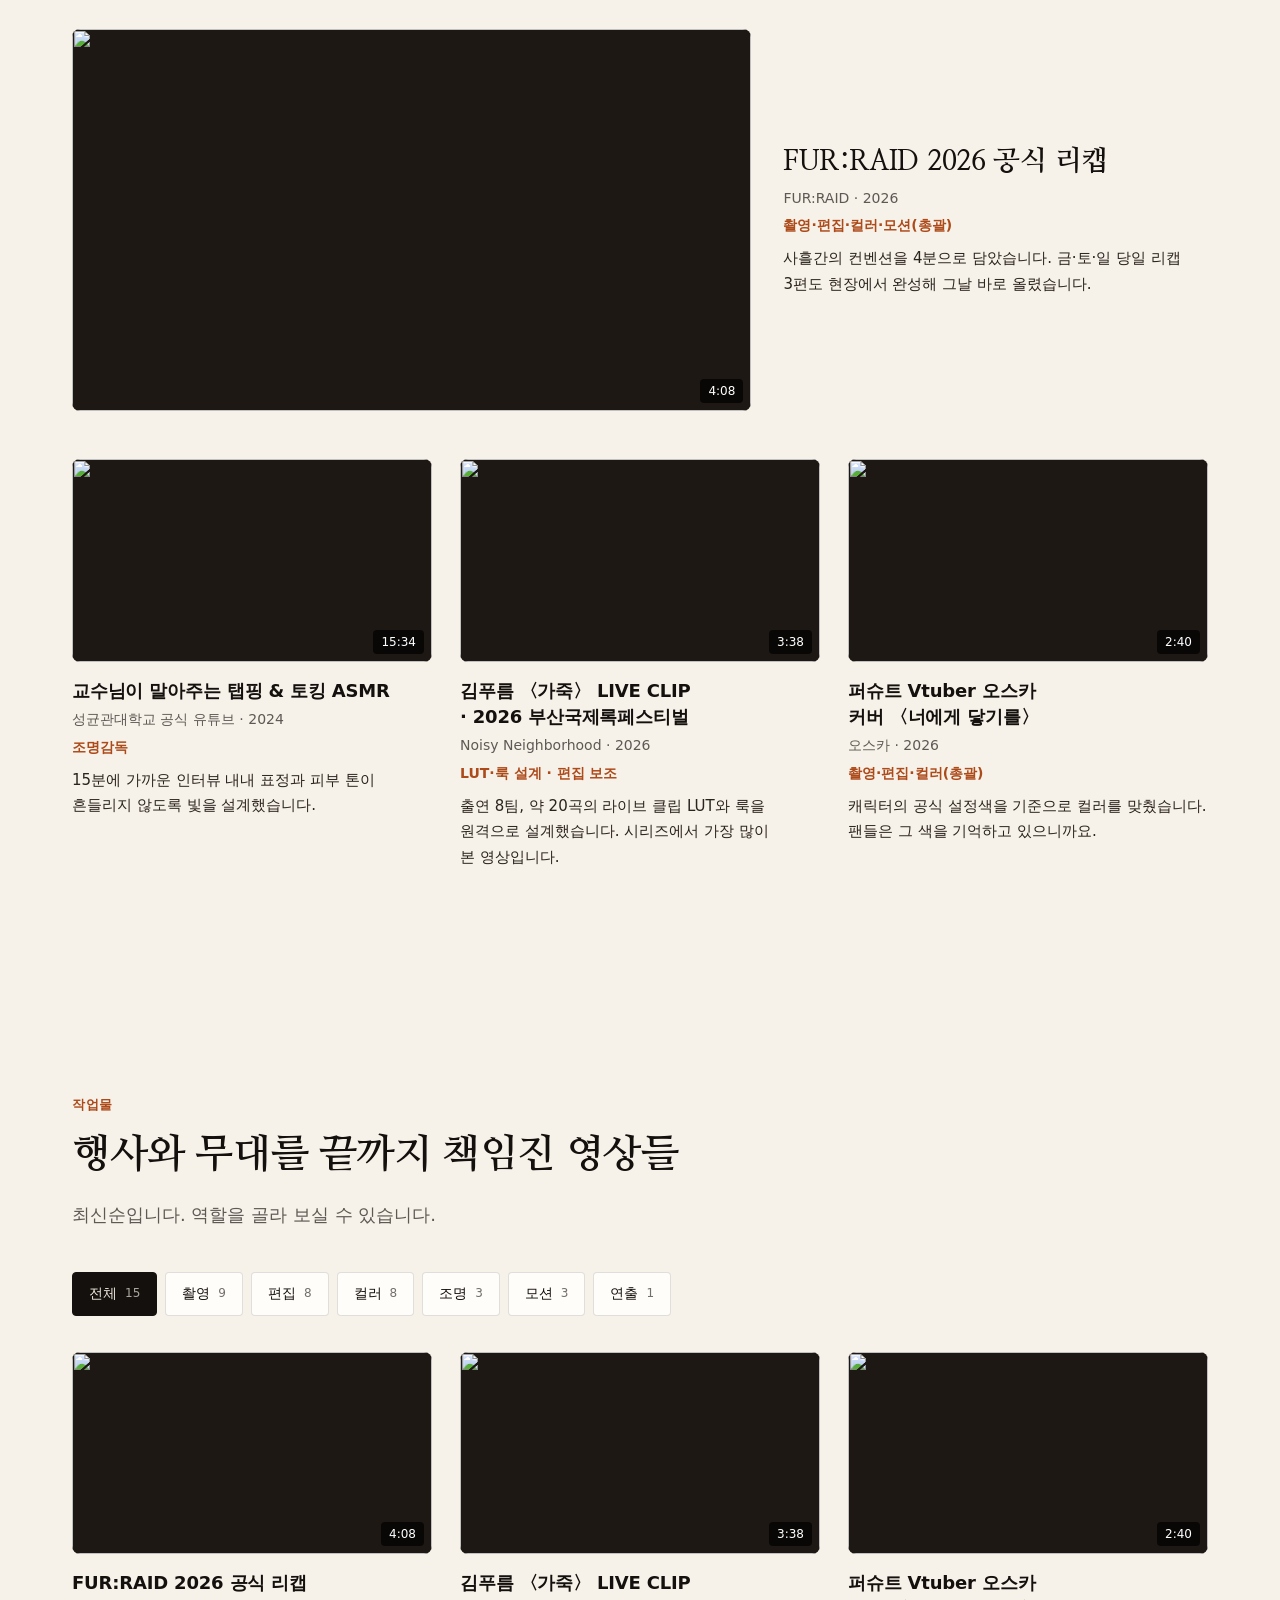
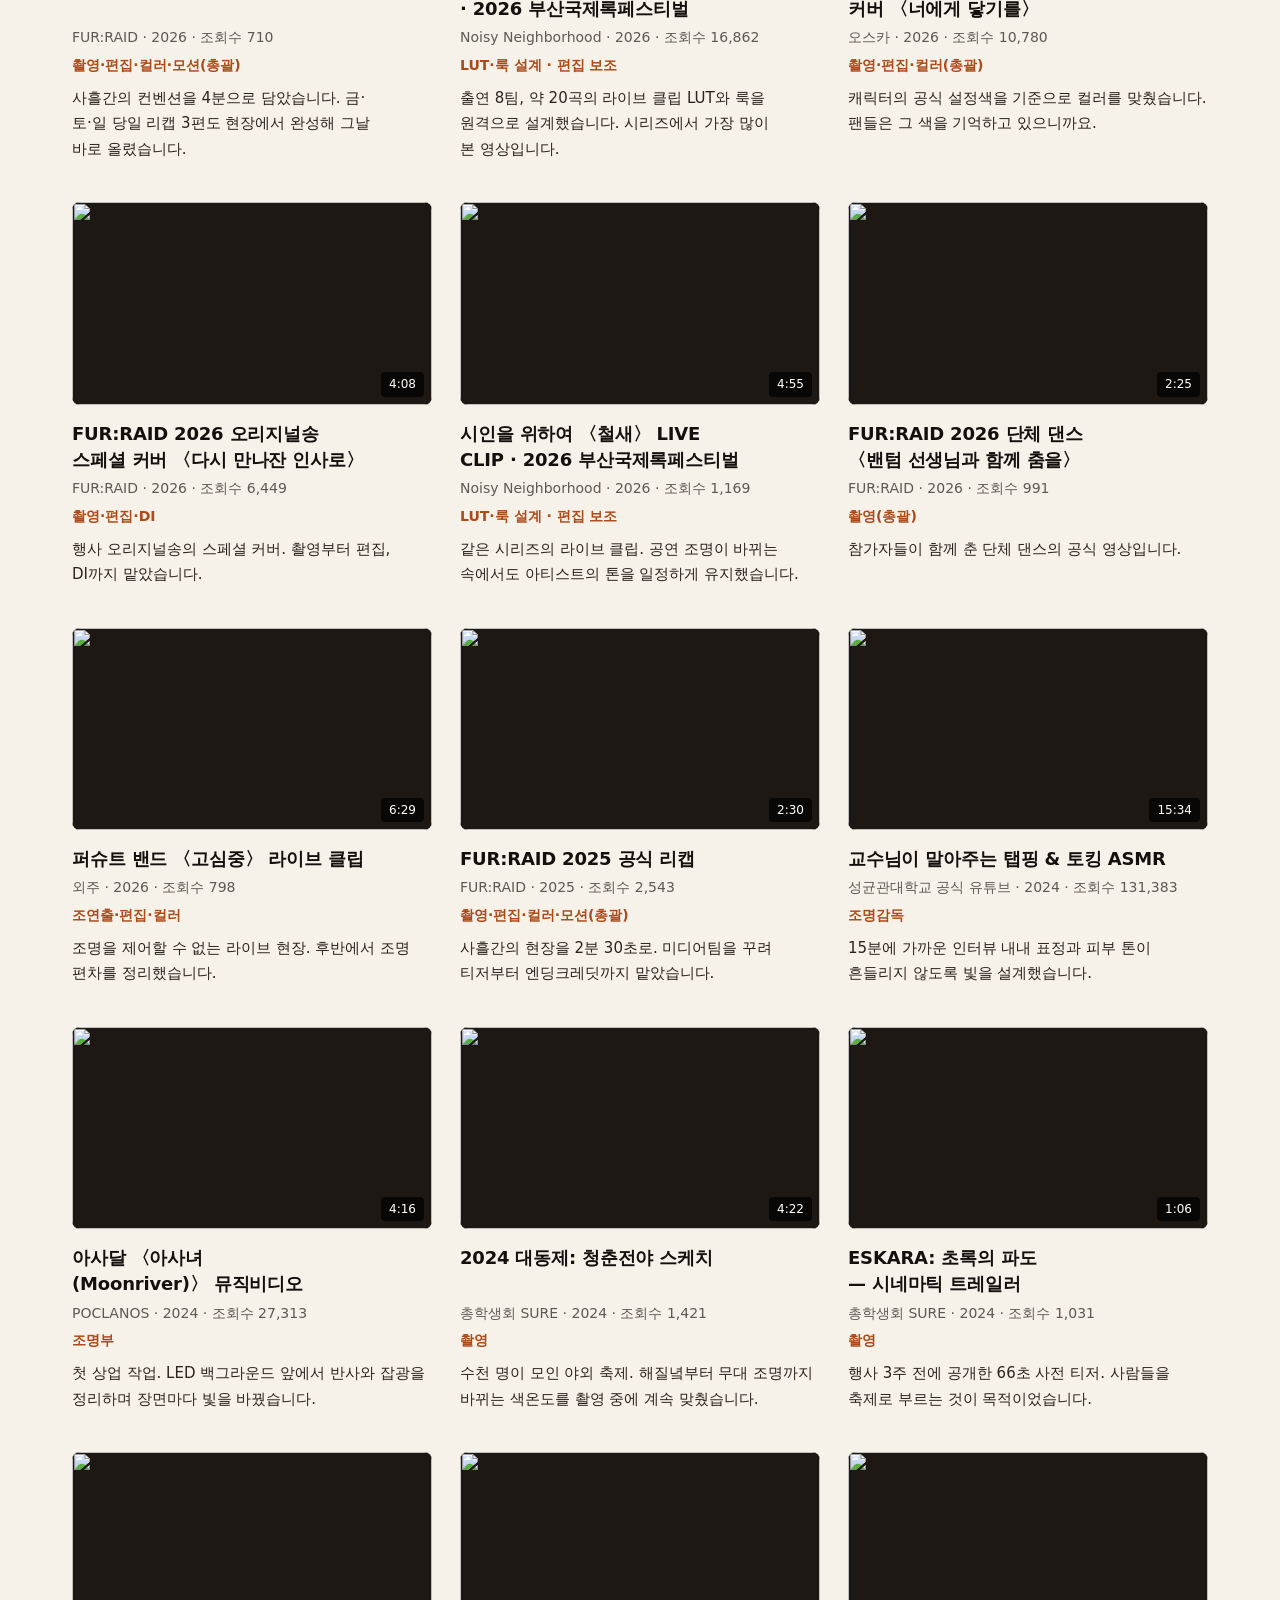
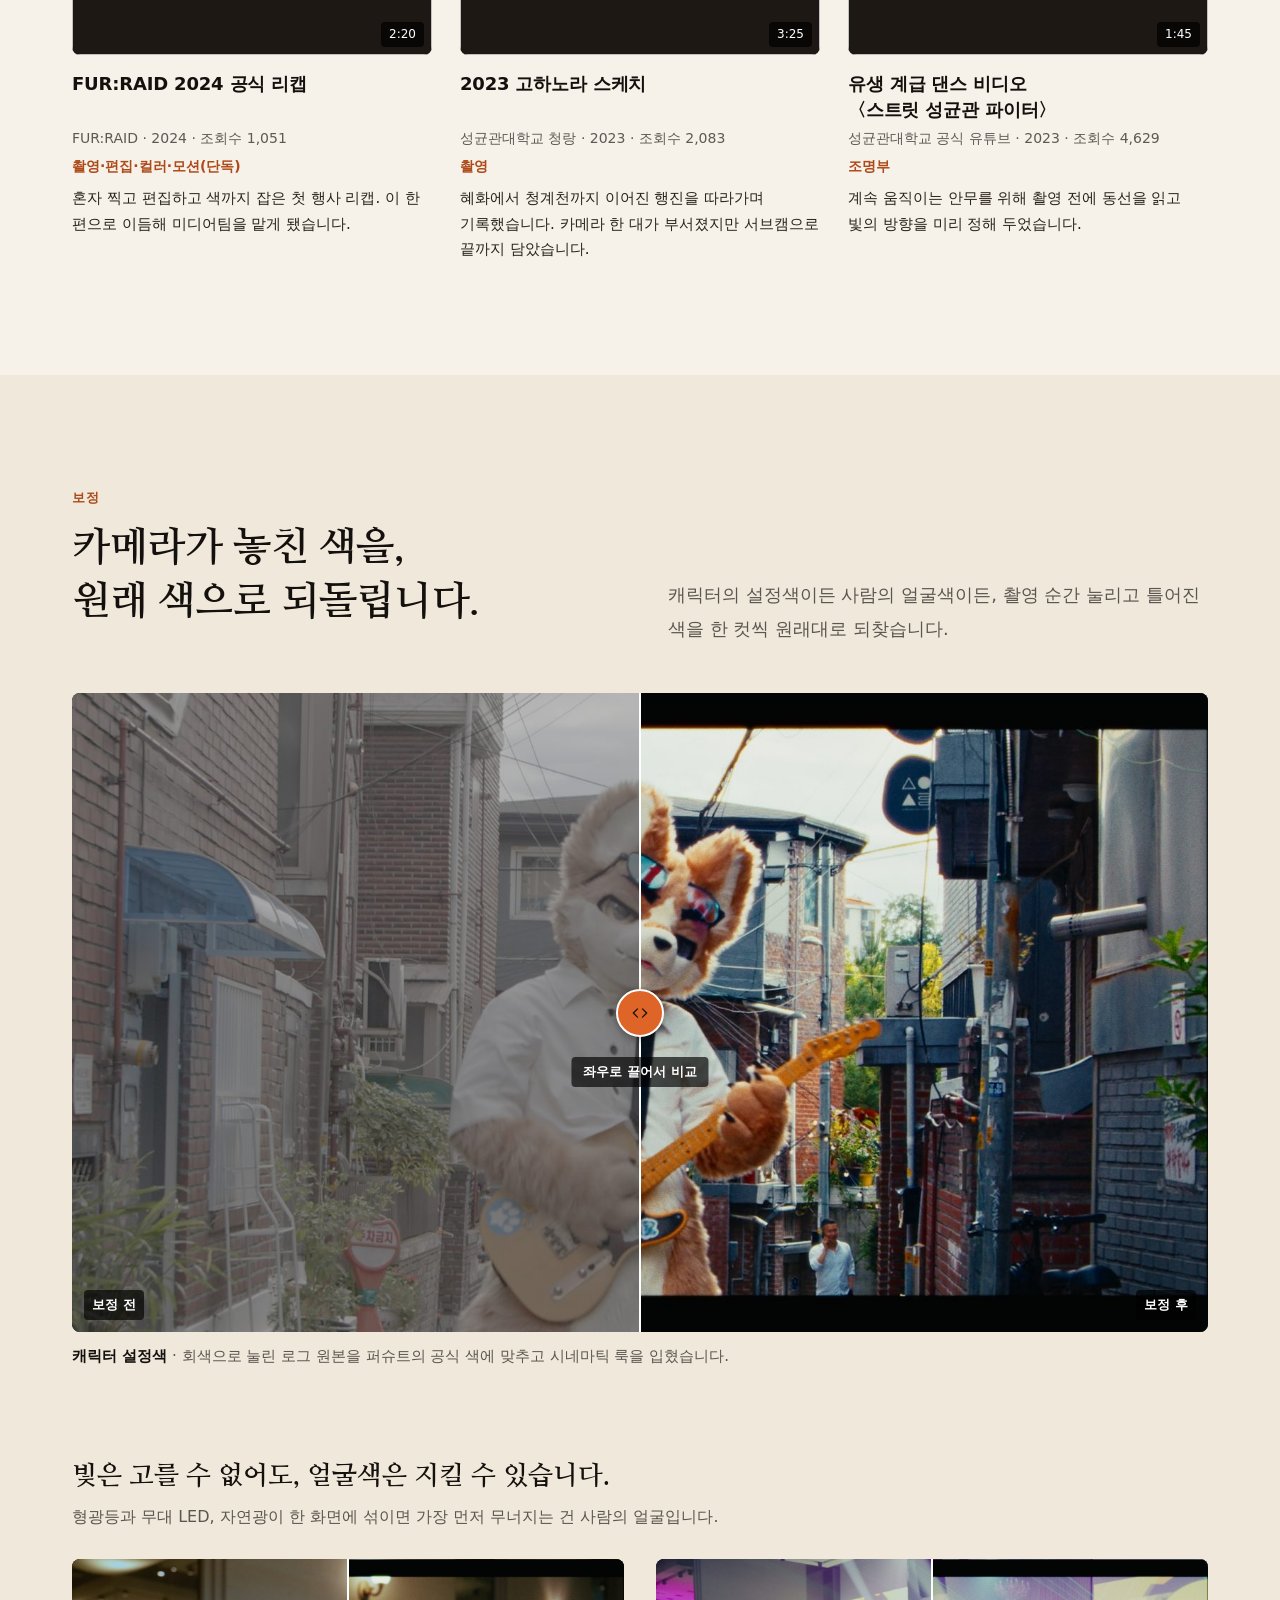
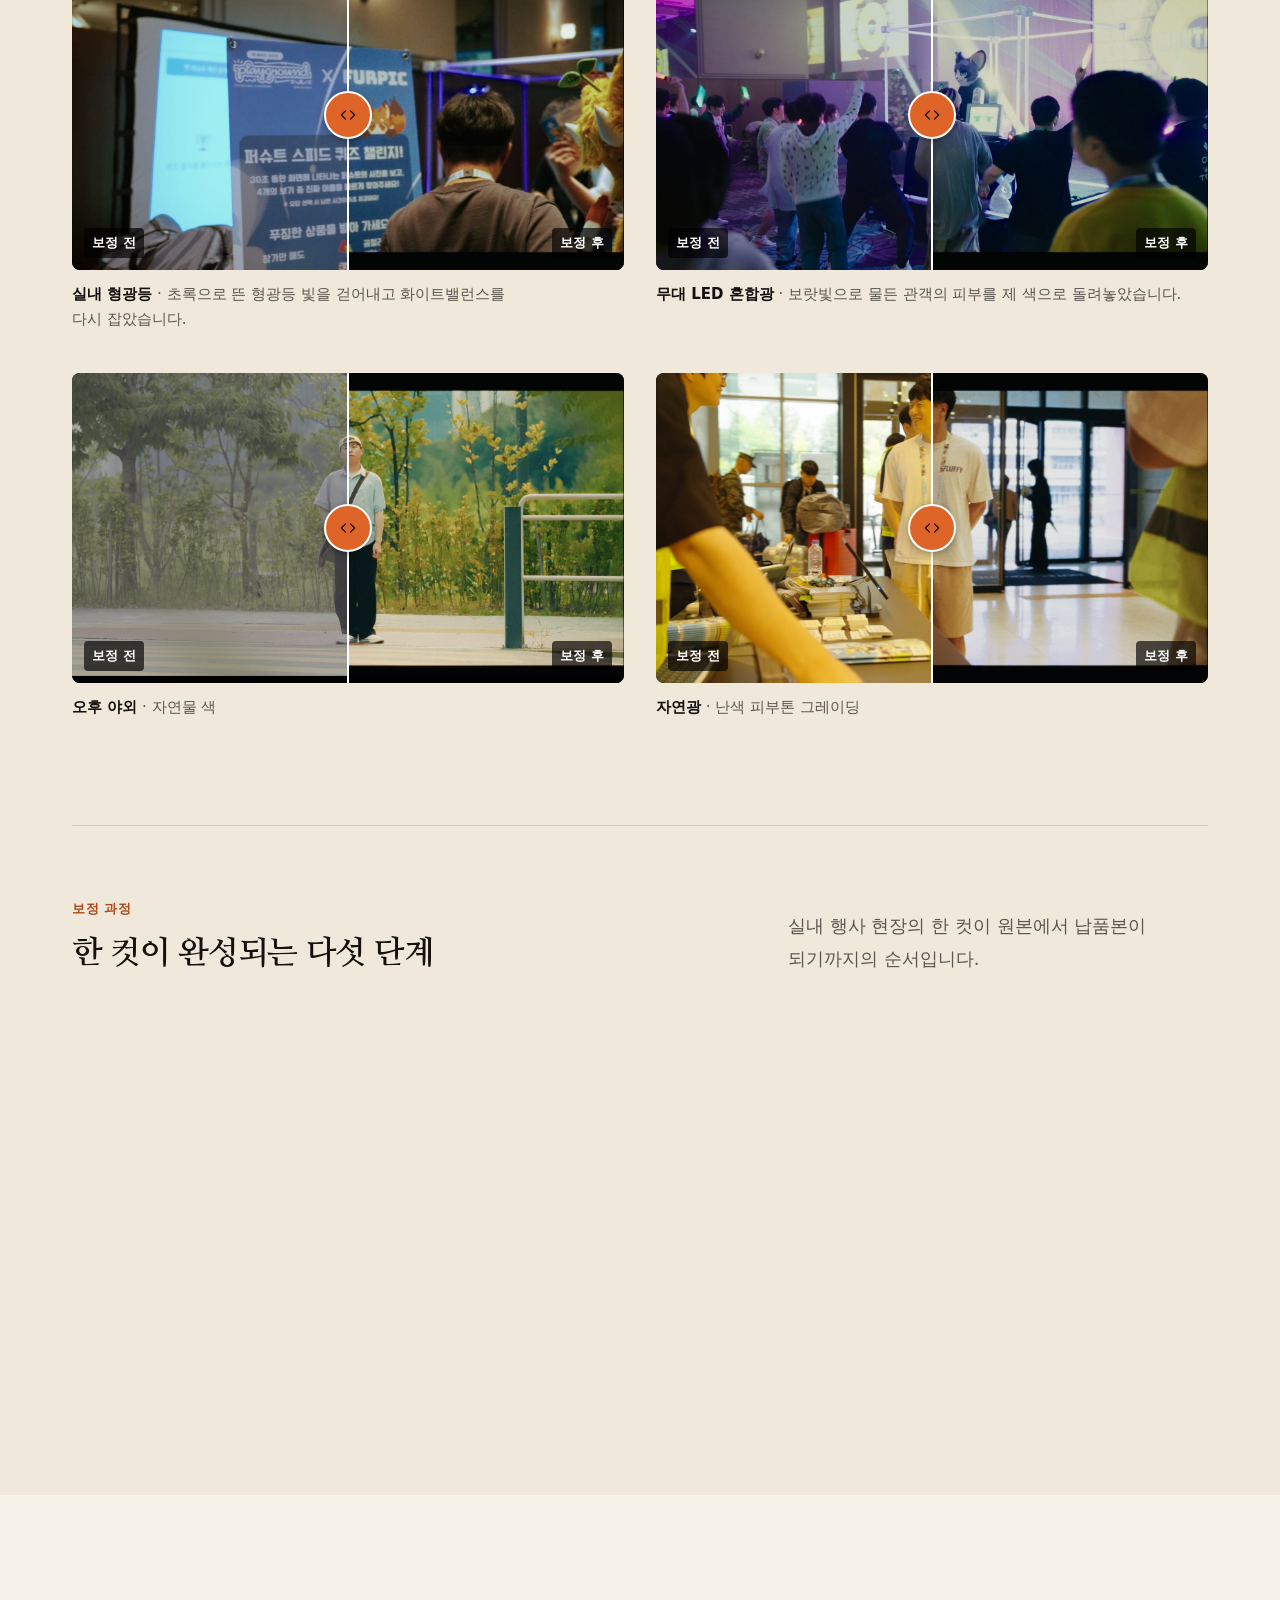
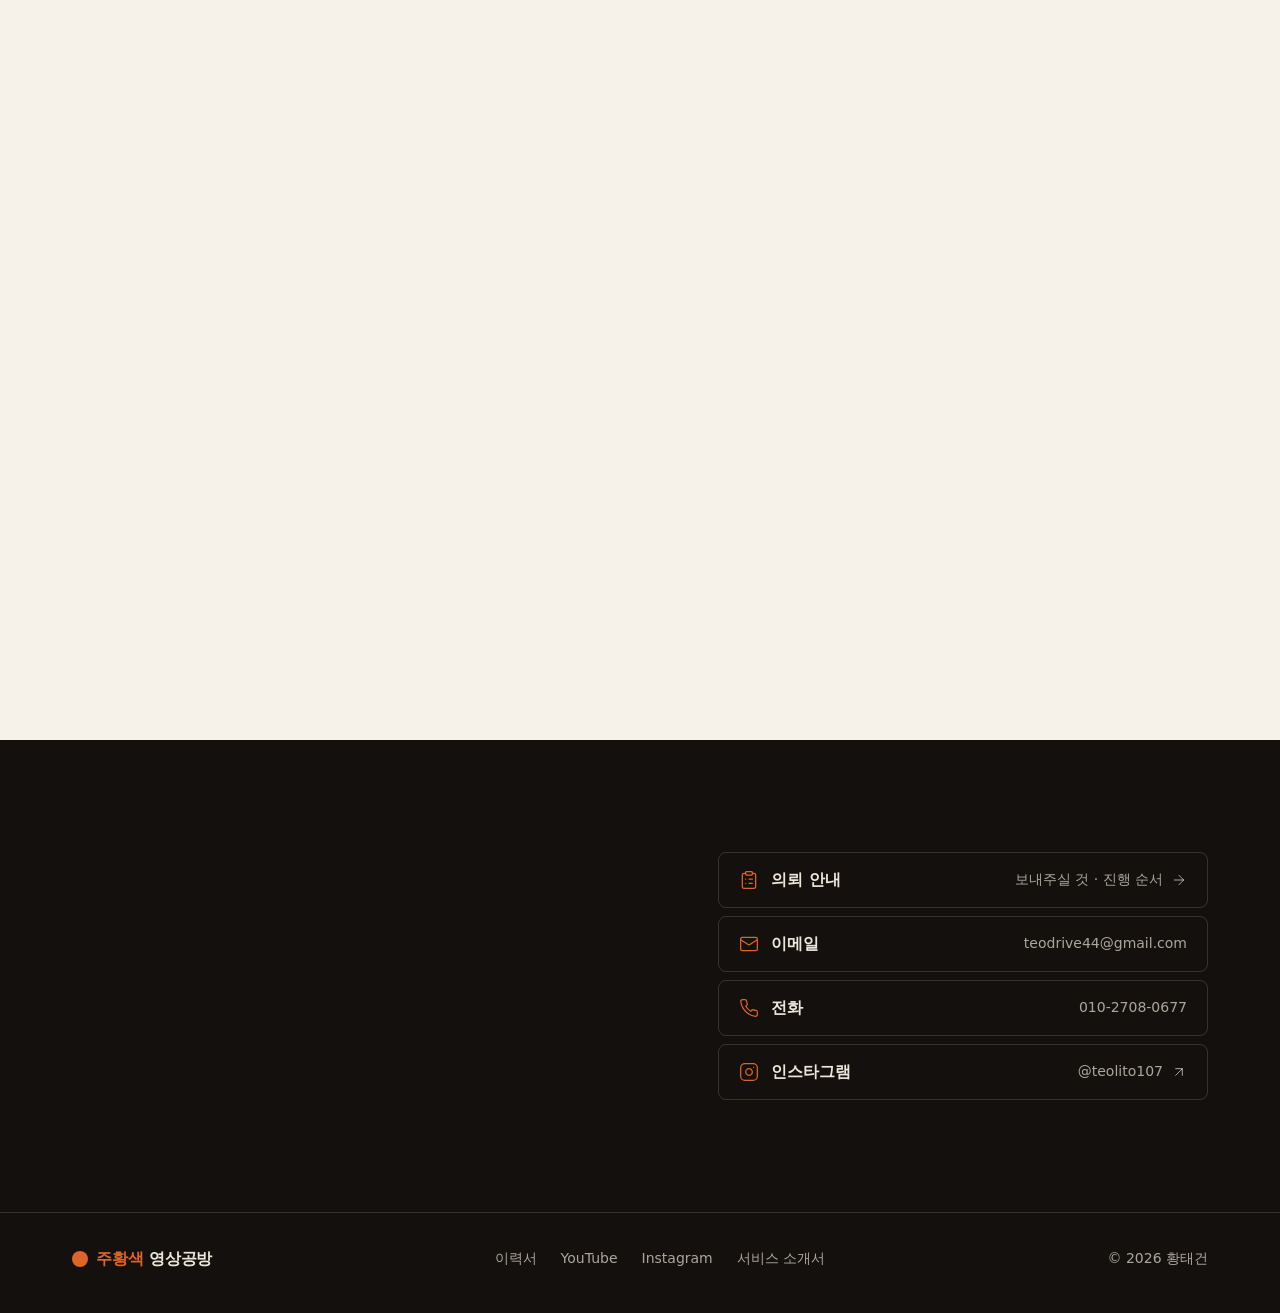
==== commit 2df88457: "디자인 점검 반영: 움직임·hover·4px 간격·섹션 리듬·글자 크기·줄바꿈 - 카드 썸네일 hover 확대 제거, 상호작용 전환은 모두 200ms 이하 + --ease 하나  " ====
--- a/index.html
+++ b/index.html
@@ -296,15 +296,15 @@
    "hasDefinedTerm": [
     {
      "@type": "DefinedTerm",
-     "name": "편집·컬러 — Premiere Pro, DaVinci Resolve Studio (컬러 그레이딩, LUT 설계)"
-    },
-    {
-     "@type": "DefinedTerm",
-     "name": "모션·디자인 — After Effects, Illustrator, Photoshop, Figma"
-    },
-    {
-     "@type": "DefinedTerm",
-     "name": "사진 — Lightroom"
+     "name": "편집·컬러: Premiere Pro, DaVinci Resolve Studio (컬러 그레이딩, LUT 설계)"
+    },
+    {
+     "@type": "DefinedTerm",
+     "name": "모션·디자인: After Effects, Illustrator, Photoshop, Figma"
+    },
+    {
+     "@type": "DefinedTerm",
+     "name": "사진: Lightroom"
     }
    ],
    "name": "툴"
@@ -315,11 +315,11 @@
    "hasDefinedTerm": [
     {
      "@type": "DefinedTerm",
-     "name": "Sony — FX6, FX3, α7 III · α7 IV · α7 V 등 소니 미러리스 전반"
-    },
-    {
-     "@type": "DefinedTerm",
-     "name": "Canon — EOS C50, EOS R5 Mark II, EOS R6 Mark III"
+     "name": "Sony: FX6, FX3, α7 III · α7 IV · α7 V 등 소니 미러리스 전반"
+    },
+    {
+     "@type": "DefinedTerm",
+     "name": "Canon: EOS C50, EOS R5 Mark II, EOS R6 Mark III"
     }
    ],
    "name": "카메라"
@@ -334,7 +334,7 @@
     },
     {
      "@type": "DefinedTerm",
-     "name": "시네마틱 라이팅 플랜 수립 및 실행 — 촬영 전 콘티 단계에서 광원 위치·색온도·명암비를 설계하고 현장에서 실시간 조정"
+     "name": "시네마틱 라이팅 플랜 수립 및 실행: 촬영 전 콘티 단계에서 광원 위치·색온도·명암비를 설계하고 현장에서 실시간 조정"
     },
     {
      "@type": "DefinedTerm",
@@ -388,7 +388,7 @@
    "hasDefinedTerm": [
     {
      "@type": "DefinedTerm",
-     "name": "행사 미디어팀 근무 시프트 설계 — 촬영 공백 없는 인원 배치"
+     "name": "행사 미디어팀 근무 시프트 설계, 촬영 공백 없는 인원 배치"
     },
     {
      "@type": "DefinedTerm",
@@ -1375,9 +1375,12 @@
         <div class="cmp cmp-main" data-cmp>
           <img src="img/web/s_222250_1.2.1.jpg" alt="퍼슈트 캐릭터 기타 연주 장면, 보정 전">
           <img class="after" src="img/web/s_222250_1.2.2.jpg" alt="퍼슈트 캐릭터 기타 연주 장면, 보정 후">
-          <span class="lbl l">보정 전</span><span class="lbl r">보정 후</span><span class="bar" aria-hidden="true"></span>
-          <button class="handle" type="button" role="slider" aria-label="보정 전후 비교 위치" aria-valuemin="0" aria-valuemax="100" aria-valuenow="50"><svg class="ic" viewBox="0 0 24 24" fill="none" stroke="currentColor" stroke-width="1.5" stroke-linecap="round" stroke-linejoin="round" aria-hidden="true"><path d="m9 7-5 5 5 5"/><path d="m15 7 5 5-5 5"/></svg></button>
-          <span class="hint" aria-hidden="true">좌우로 끌어서 비교</span>
+          <span class="lbl l">보정 전</span><span class="lbl r">보정 후</span>
+          <div class="track">
+            <span class="bar" aria-hidden="true"></span>
+            <button class="handle" type="button" role="slider" aria-label="보정 전후 비교 위치" aria-valuemin="0" aria-valuemax="100" aria-valuenow="50"><svg class="ic" viewBox="0 0 24 24" fill="none" stroke="currentColor" stroke-width="1.5" stroke-linecap="round" stroke-linejoin="round" aria-hidden="true"><path d="m9 7-5 5 5 5"/><path d="m15 7 5 5-5 5"/></svg></button>
+            <span class="hint" aria-hidden="true">좌우로 끌어서 비교</span>
+          </div>
         </div>
         <figcaption class="cmp-cap"><b>캐릭터 설정색</b> · 회색으로 눌린 로그 원본을 퍼슈트의 공식 색에 맞추고 시네마틱 룩을 입혔습니다.</figcaption>
       </figure>
@@ -1391,8 +1394,11 @@
         <div class="cmp" data-cmp>
           <img src="img/web/s_234140_1.7.1.jpg" alt="실내 형광등 아래 부스 장면, 보정 전">
           <img class="after" src="img/web/s_234153_1.7.2.jpg" alt="실내 형광등 아래 부스 장면, 보정 후">
-          <span class="lbl l">보정 전</span><span class="lbl r">보정 후</span><span class="bar" aria-hidden="true"></span>
-          <button class="handle" type="button" role="slider" aria-label="보정 전후 비교 위치" aria-valuemin="0" aria-valuemax="100" aria-valuenow="50"><svg class="ic" viewBox="0 0 24 24" fill="none" stroke="currentColor" stroke-width="1.5" stroke-linecap="round" stroke-linejoin="round" aria-hidden="true"><path d="m9 7-5 5 5 5"/><path d="m15 7 5 5-5 5"/></svg></button>
+          <span class="lbl l">보정 전</span><span class="lbl r">보정 후</span>
+          <div class="track">
+            <span class="bar" aria-hidden="true"></span>
+            <button class="handle" type="button" role="slider" aria-label="보정 전후 비교 위치" aria-valuemin="0" aria-valuemax="100" aria-valuenow="50"><svg class="ic" viewBox="0 0 24 24" fill="none" stroke="currentColor" stroke-width="1.5" stroke-linecap="round" stroke-linejoin="round" aria-hidden="true"><path d="m9 7-5 5 5 5"/><path d="m15 7 5 5-5 5"/></svg></button>
+          </div>
         </div>
         <figcaption class="cmp-cap"><b>실내 형광등</b> · 초록으로 뜬 형광등 빛을 걷어내고 화이트밸런스를 다시 잡았습니다.</figcaption>
       </figure>
@@ -1400,8 +1406,11 @@
         <div class="cmp" data-cmp>
           <img src="img/web/s_232550_1.6.1.jpg" alt="무대 LED 아래 공연장 장면, 보정 전">
           <img class="after" src="img/web/s_232659_1.6.2.jpg" alt="무대 LED 아래 공연장 장면, 보정 후">
-          <span class="lbl l">보정 전</span><span class="lbl r">보정 후</span><span class="bar" aria-hidden="true"></span>
-          <button class="handle" type="button" role="slider" aria-label="보정 전후 비교 위치" aria-valuemin="0" aria-valuemax="100" aria-valuenow="50"><svg class="ic" viewBox="0 0 24 24" fill="none" stroke="currentColor" stroke-width="1.5" stroke-linecap="round" stroke-linejoin="round" aria-hidden="true"><path d="m9 7-5 5 5 5"/><path d="m15 7 5 5-5 5"/></svg></button>
+          <span class="lbl l">보정 전</span><span class="lbl r">보정 후</span>
+          <div class="track">
+            <span class="bar" aria-hidden="true"></span>
+            <button class="handle" type="button" role="slider" aria-label="보정 전후 비교 위치" aria-valuemin="0" aria-valuemax="100" aria-valuenow="50"><svg class="ic" viewBox="0 0 24 24" fill="none" stroke="currentColor" stroke-width="1.5" stroke-linecap="round" stroke-linejoin="round" aria-hidden="true"><path d="m9 7-5 5 5 5"/><path d="m15 7 5 5-5 5"/></svg></button>
+          </div>
         </div>
         <figcaption class="cmp-cap"><b>무대 LED 혼합광</b> · 보랏빛으로 물든 관객의 피부를 제 색으로 돌려놓았습니다.</figcaption>
       </figure>
@@ -1409,8 +1418,11 @@
         <div class="cmp" data-cmp>
           <img src="img/web/s_215802_1.6.2.jpg" alt="야외 숲길 인물 장면, 보정 전">
           <img class="after" src="img/web/s_215841_1.6.1.jpg" alt="야외 숲길 인물 장면, 보정 후">
-          <span class="lbl l">보정 전</span><span class="lbl r">보정 후</span><span class="bar" aria-hidden="true"></span>
-          <button class="handle" type="button" role="slider" aria-label="보정 전후 비교 위치" aria-valuemin="0" aria-valuemax="100" aria-valuenow="50"><svg class="ic" viewBox="0 0 24 24" fill="none" stroke="currentColor" stroke-width="1.5" stroke-linecap="round" stroke-linejoin="round" aria-hidden="true"><path d="m9 7-5 5 5 5"/><path d="m15 7 5 5-5 5"/></svg></button>
+          <span class="lbl l">보정 전</span><span class="lbl r">보정 후</span>
+          <div class="track">
+            <span class="bar" aria-hidden="true"></span>
+            <button class="handle" type="button" role="slider" aria-label="보정 전후 비교 위치" aria-valuemin="0" aria-valuemax="100" aria-valuenow="50"><svg class="ic" viewBox="0 0 24 24" fill="none" stroke="currentColor" stroke-width="1.5" stroke-linecap="round" stroke-linejoin="round" aria-hidden="true"><path d="m9 7-5 5 5 5"/><path d="m15 7 5 5-5 5"/></svg></button>
+          </div>
         </div>
         <figcaption class="cmp-cap"><b>오후 야외</b> · 자연물 색</figcaption>
       </figure>
@@ -1418,8 +1430,11 @@
         <div class="cmp" data-cmp>
           <img src="img/web/s_230237_1.3.1.jpg" alt="자연광 + 난색 피부톤 그레이딩, 보정 전" loading="lazy">
           <img class="after" src="img/web/s_233431_1.4.3.jpg" alt="자연광 + 난색 피부톤 그레이딩, 보정 후" loading="lazy">
-          <span class="lbl l">보정 전</span><span class="lbl r">보정 후</span><span class="bar" aria-hidden="true"></span>
-          <button class="handle" type="button" role="slider" aria-label="보정 전후 비교 위치" aria-valuemin="0" aria-valuemax="100" aria-valuenow="50"><svg class="ic" viewBox="0 0 24 24" fill="none" stroke="currentColor" stroke-width="1.5" stroke-linecap="round" stroke-linejoin="round" aria-hidden="true"><path d="m9 7-5 5 5 5"/><path d="m15 7 5 5-5 5"/></svg></button>
+          <span class="lbl l">보정 전</span><span class="lbl r">보정 후</span>
+          <div class="track">
+            <span class="bar" aria-hidden="true"></span>
+            <button class="handle" type="button" role="slider" aria-label="보정 전후 비교 위치" aria-valuemin="0" aria-valuemax="100" aria-valuenow="50"><svg class="ic" viewBox="0 0 24 24" fill="none" stroke="currentColor" stroke-width="1.5" stroke-linecap="round" stroke-linejoin="round" aria-hidden="true"><path d="m9 7-5 5 5 5"/><path d="m15 7 5 5-5 5"/></svg></button>
+          </div>
         </div>
         <figcaption class="cmp-cap"><b>자연광</b> · 난색 피부톤 그레이딩</figcaption>
       </figure>
--- a/css/site.css
+++ b/css/site.css
@@ -20,6 +20,9 @@
 img,video{display:block;max-width:100%;height:auto}
 a{color:inherit;text-decoration:none}
 button,input,textarea{font:inherit;color:inherit}
+/* 한국어 줄 끝에 낱말 하나만 남지 않게(본문), 제목은 줄 길이를 고르게 (word-break:keep-all 유지) */
+p,li,figcaption,.desc,.lead{text-wrap:pretty}
+h1,h2,h3,.m-title{text-wrap:balance}
 :focus-visible{outline:2px solid var(--orange);outline-offset:3px;border-radius:var(--r-sm)}
 .wrap{max-width:var(--wrap);margin:0 auto;padding:0 32px}
 .nowrap{white-space:nowrap}
@@ -35,10 +38,9 @@
 .logo-mark{width:16px;height:16px;border-radius:50%;background:var(--orange)}
 .logo b{color:var(--orange);font-weight:600}
 .nav{display:flex;align-items:center;gap:4px}
-.nav a.scroll{display:inline-flex;align-items:center;gap:4px;min-height:44px;font-size:14px;color:var(--on-dark-muted);padding:0 12px;border-radius:var(--r-sm);transition:color .2s,background .2s}
-.nav a.scroll:hover,.nav a.scroll.is-current{color:var(--on-dark);background:rgba(237,230,218,.08)}
-.btn-cta{display:inline-flex;align-items:center;gap:8px;min-height:44px;margin-left:12px;font-size:14px;font-weight:600;background:var(--orange);color:var(--ink);padding:0 16px;border-radius:var(--r-sm);transition:background .2s}
-.btn-cta:hover{background:#E97435}
+.nav a.scroll{display:inline-flex;align-items:center;gap:4px;min-height:44px;font-size:14px;color:var(--on-dark-muted);padding:0 12px;border-radius:var(--r-sm);transition:color .2s var(--ease),background .2s var(--ease)}
+.nav a.scroll.is-current{color:var(--on-dark);background:rgba(237,230,218,.08)}
+.btn-cta{display:inline-flex;align-items:center;gap:8px;min-height:44px;margin-left:12px;font-size:14px;font-weight:600;background:var(--orange);color:var(--ink);padding:0 16px;border-radius:var(--r-sm);transition:background .2s var(--ease)}
 .btn-cta .ic{--ic:16px}
 .menu-btn{display:none;background:none;border:0;width:44px;height:44px;padding:0;align-items:center;justify-content:center;cursor:pointer;color:var(--on-dark);margin-right:-12px}
 
@@ -47,26 +49,26 @@
 .eyebrow{display:block;font-size:13px;font-weight:600;letter-spacing:.04em;color:var(--orange-t);margin:0 0 12px}
 .dark .eyebrow,.hero .eyebrow{color:var(--orange)}
 .h2{font-family:var(--serif);font-weight:700;font-size:clamp(28px,3.2vw,40px);line-height:1.35;letter-spacing:-.01em;margin:0 0 16px}
-.lead{font-size:17px;line-height:1.85;color:var(--muted);max-width:640px;margin:0}
+.lead{font-size:18px;line-height:1.85;color:var(--muted);max-width:640px;margin:0}
 .dark{background:var(--ink);color:var(--on-dark)}
 .dark .lead,.hero .lead{color:var(--on-dark-muted)}
 .sec-head{margin-bottom:40px;max-width:720px}
-.btn{display:inline-flex;align-items:center;gap:8px;min-height:48px;font-size:15px;font-weight:600;padding:0 20px;border-radius:var(--r-sm);border:1px solid currentColor;transition:background .2s,color .2s,border-color .2s;cursor:pointer;background:none}
+.btn{display:inline-flex;align-items:center;gap:8px;min-height:48px;font-size:15px;font-weight:600;padding:0 20px;border-radius:var(--r-sm);border:1px solid currentColor;transition:background .2s var(--ease),color .2s var(--ease),border-color .2s var(--ease);cursor:pointer;background:none}
 .btn-solid{background:var(--orange);border-color:var(--orange);color:var(--ink)}
-.btn-solid:hover{background:#E97435;border-color:#E97435}
 .btn-ghost-dark{color:var(--on-dark);border-color:rgba(237,230,218,.4)}
-.btn-ghost-dark:hover{background:rgba(237,230,218,.08)}
 .btn-ghost{color:var(--ink);border-color:rgba(20,16,13,.3)}
-.btn-ghost:hover{background:rgba(20,16,13,.05)}
 @media (prefers-reduced-motion:reduce){html{scroll-behavior:auto}*,*::before,*::after{transition:none!important;animation:none!important}}
 /* 등장: JS가 <html class="js">를 붙였고 움직임을 허용한 경우에만 숨겼다가 보여 줌 (JS 없음·움직임 줄이기 = 처음부터 보임) */
 @media screen and (prefers-reduced-motion:no-preference){
+  /* ai-design-check-ignore-next-line interface-speed -- 첫 화면 등장(한 번뿐), 상호작용 반응이 아님 */
   .js .enter{animation:enter .5s var(--ease) both;animation-delay:calc(var(--i,0) * 80ms)}
+  /* ai-design-check-ignore-next-line interface-speed -- 스크롤 등장(요소마다 한 번뿐), 상호작용 반응이 아님 */
   .js .rv{opacity:0;transform:translateY(12px);transition:opacity .45s var(--ease),transform .45s var(--ease)}
   .js .rv.in{opacity:1;transform:none}
   @keyframes enter{from{opacity:0;transform:translateY(8px)}}
 }
 /* 인쇄·PDF 저장: 화면 밖이라 아직 등장하지 않은 요소도 모두 보이게 */
+/* ai-design-check-ignore-next-line no-layout-animation -- 인쇄에서 등장 효과를 끄는 규칙(transition:none). 뒤 줄의 padding은 움직이지 않음 */
 @media print{.rv,.enter{opacity:1!important;transform:none!important;animation:none!important;transition:none!important}}
 
 /* ---------- hero: 쇼릴이 화면의 주인 ---------- */
@@ -79,14 +81,12 @@
 .hero-ctas{display:flex;gap:12px;flex-wrap:wrap}
 .hero-more{margin:12px 0 0;font-size:14px}
 .hero-more a{display:inline-flex;align-items:center;gap:4px;min-height:44px;color:var(--on-dark-muted);text-decoration:underline;text-underline-offset:3px}
-.hero-more a:hover{color:var(--on-dark)}
 .hero-more .ic{--ic:16px}
 /* 쇼릴은 16:9 파일이지만 실제 화면은 위아래 검은 띠를 뺀 약 2.24:1(--reel-ar). 대기 중에는 띠를 잘라 화면만, 재생하면 하단 크레딧 줄까지 보이게 16:9로 */
-.reel{position:relative;aspect-ratio:var(--reel-ar,16/9);border-radius:var(--radius);overflow:hidden;background:#000;transition:aspect-ratio .3s ease}
+.reel{position:relative;aspect-ratio:var(--reel-ar,16/9);border-radius:var(--radius);overflow:hidden;background:#000;transition:aspect-ratio .2s var(--ease)}
 .reel.playing{aspect-ratio:16/9}
 .reel video{width:100%;height:100%;object-fit:cover}
-.reel-play{position:absolute;inset:0;display:flex;flex-direction:column;align-items:center;justify-content:center;gap:12px;background:rgba(20,16,13,.24);border:0;cursor:pointer;padding:0;color:var(--white);transition:background .2s}
-.reel-play:hover{background:rgba(20,16,13,.1)}
+.reel-play{position:absolute;inset:0;display:flex;flex-direction:column;align-items:center;justify-content:center;gap:12px;background:rgba(20,16,13,.24);border:0;cursor:pointer;padding:0;color:var(--white);transition:background .2s var(--ease)}
 .reel-play .disc{width:88px;height:88px;border-radius:50%;background:var(--white);color:var(--ink);display:flex;align-items:center;justify-content:center}
 .reel-play .disc .ic{--ic:32px;margin-left:4px;fill:currentColor}
 .reel-cap{font-size:15px;font-weight:600;background:rgba(20,16,13,.72);padding:4px 12px;border-radius:var(--r-sm)}
@@ -98,16 +98,14 @@
 .stat b{display:block;font-family:var(--serif);font-weight:700;font-size:clamp(24px,2.4vw,32px);line-height:1.2;color:var(--on-dark);font-variant-numeric:tabular-nums}
 .stat > span{display:block;font-size:14px;color:var(--on-dark-muted);margin-top:8px}
 .stats-note{margin:0;padding:0 0 24px;font-size:13px;color:var(--on-dark-muted)}
-.stat-link{color:inherit;display:block;transition:background .2s}
-.stat-link:hover{background:rgba(237,230,218,.04)}
+.stat-link{color:inherit;display:block;transition:background .2s var(--ease)}
 .stat-link .ic{--ic:16px;color:var(--orange);vertical-align:-3px}
 .stat-link .jump{margin-top:4px;color:var(--on-dark)}
 
 /* ---------- 대표작 ---------- */
-.featured{padding-bottom:96px}
 .feat-list{list-style:none;margin:0;padding:0;display:grid;grid-template-columns:repeat(3,1fr);gap:48px 28px}
 .feat:first-child{grid-column:1/-1;display:grid;grid-template-columns:1.6fr 1fr;gap:32px;align-items:center}
-.feat-body h3{font-size:19px;font-weight:600;line-height:1.45;letter-spacing:-.01em;margin:16px 0 4px}
+.feat-body h3{font-size:20px;font-weight:600;line-height:1.45;letter-spacing:-.01em;margin:16px 0 4px}
 .feat:first-child .feat-body h3{font-family:var(--serif);font-weight:700;font-size:clamp(22px,2.2vw,28px);line-height:1.4;margin-top:0}
 .feat .meta{margin:0}
 .feat .credit{margin:4px 0 0}
@@ -124,7 +122,7 @@
 
 /* ---------- about ---------- */
 .about-grid{display:grid;grid-template-columns:1.1fr .9fr;gap:72px;align-items:start}
-.about p{font-size:17px;line-height:1.95;margin:0 0 16px;color:var(--ink-2)}
+.about p{font-size:18px;line-height:1.95;margin:0 0 16px;color:var(--ink-2)}
 .about .eyebrow{font-size:13px;line-height:1.7;color:var(--orange-t);margin:0 0 12px}
 .about .sign{font-size:14px;color:var(--muted);margin-top:28px}
 .profile{background:var(--white);border:1px solid var(--line);border-radius:var(--radius);padding:32px}
@@ -132,37 +130,36 @@
 .profile .role{font-size:14px;color:var(--orange-d);font-weight:600;margin:4px 0 16px}
 .profile .bio{font-size:15px;line-height:1.8;color:var(--muted);margin:0 0 20px}
 .timeline{list-style:none;margin:0 0 24px;padding:0;border-top:1px solid var(--line)}
-.timeline li{display:grid;grid-template-columns:112px 1fr;gap:12px;padding:12px 0;border-bottom:1px solid var(--line);font-size:14.5px;line-height:1.6}
-.timeline .when{color:var(--faint);font-variant-numeric:tabular-nums;font-size:13.5px}
+.timeline li{display:grid;grid-template-columns:112px 1fr;gap:12px;padding:12px 0;border-bottom:1px solid var(--line);font-size:15px;line-height:1.6}
+.timeline .when{color:var(--faint);font-variant-numeric:tabular-nums;font-size:14px}
 .profile .btns{margin:0}
 
 /* ---------- works ---------- */
-.works{padding-top:96px}
 .filters{display:flex;gap:8px;flex-wrap:wrap;margin:0 0 36px;padding:0;list-style:none}
-.chip-btn{min-height:44px;border:1px solid var(--line);background:var(--white);border-radius:var(--r-sm);padding:0 14px;font-size:14px;font-weight:500;cursor:pointer;display:inline-flex;gap:6px;align-items:center;transition:background .2s,border-color .2s,color .2s}
+.chip-btn{min-height:44px;border:1px solid var(--line);background:var(--white);border-radius:var(--r-sm);padding:0 16px;font-size:14px;font-weight:500;cursor:pointer;display:inline-flex;gap:8px;align-items:center;transition:background .2s var(--ease),border-color .2s var(--ease),color .2s var(--ease)}
 .chip-btn .n{font-size:12px;color:var(--faint);font-variant-numeric:tabular-nums}
-.chip-btn:hover{border-color:rgba(20,16,13,.4)}
 .chip-btn[aria-pressed="true"]{background:var(--ink);border-color:var(--ink);color:var(--on-dark)}
 .chip-btn[aria-pressed="true"] .n{color:var(--on-dark-muted)}
 .grid{display:grid;grid-template-columns:repeat(3,1fr);gap:40px 28px}
 .card{position:relative;display:flex;flex-direction:column}
 .card[hidden]{display:none}
 .thumb{position:relative;display:block;width:100%;aspect-ratio:16/9;border-radius:var(--radius);overflow:hidden;background:#1d1814}
-.thumb img{width:100%;height:100%;object-fit:cover;transition:transform .5s ease}
-.thumb .play{position:absolute;left:50%;top:50%;width:56px;height:56px;margin:-28px 0 0 -28px;border-radius:50%;background:var(--white);color:var(--ink);z-index:2;display:flex;align-items:center;justify-content:center;opacity:0;transition:opacity .25s}
+.thumb img{width:100%;height:100%;object-fit:cover}
+/* ai-design-check-ignore-next-line no-layout-animation -- opacity만 전환. 다음 줄 margin-left는 고정값(재생 삼각형 시각 보정)이고 움직이지 않음 */
+.thumb .play{position:absolute;left:50%;top:50%;width:56px;height:56px;margin:-28px 0 0 -28px;border-radius:50%;background:var(--white);color:var(--ink);z-index:2;display:flex;align-items:center;justify-content:center;opacity:0;transition:opacity .2s var(--ease)}
+/* ai-design-check-ignore-next-line spacing-scale -- optical centering (재생 삼각형의 시각 중심 보정) */
 .thumb .play .ic{margin-left:3px;fill:currentColor}
-.thumb .dur{position:absolute;right:8px;bottom:8px;z-index:2;font-size:12px;font-weight:500;color:#fff;background:rgba(0,0,0,.72);padding:2px 6px;border-radius:var(--r-sm);font-variant-numeric:tabular-nums}
-.card h3{font-size:17px;font-weight:600;line-height:1.45;letter-spacing:-.01em;margin:16px 0 4px;transition:color .2s}
+.thumb .dur{position:absolute;right:8px;bottom:8px;z-index:2;font-size:12px;font-weight:500;color:#fff;background:rgba(0,0,0,.72);padding:2px 8px;border-radius:var(--r-sm);font-variant-numeric:tabular-nums}
+.card h3{font-size:18px;font-weight:600;line-height:1.45;letter-spacing:-.01em;margin:16px 0 4px;transition:color .2s var(--ease)}
 .card-link{color:inherit}
 .card-link::after{content:"";position:absolute;inset:0;z-index:3}
+/* ai-design-check-ignore-next-line focus-ring-removed -- 링크 대신 카드 전체에 .card:focus-within 윤곽선을 그림 */
 .card-link:focus-visible{outline:none}
 .card:focus-within{outline:2px solid var(--orange);outline-offset:6px;border-radius:var(--radius)}
-.card:hover h3{color:var(--orange-t)}
-.card:hover .thumb img{transform:scale(1.03)}
-.card:hover .thumb .play,.card:focus-within .thumb .play{opacity:1}
-.card .meta{font-size:13.5px;color:var(--muted);margin:0 0 4px;font-variant-numeric:tabular-nums}
-.card .credit{font-size:13.5px;font-weight:600;color:var(--orange-t);margin:0 0 8px}
-.card .desc{font-size:14.5px;line-height:1.7;color:var(--ink-2);margin:0}
+.card:focus-within .thumb .play{opacity:1}
+.card .meta{font-size:14px;color:var(--muted);margin:0 0 4px;font-variant-numeric:tabular-nums}
+.card .credit{font-size:14px;font-weight:600;color:var(--orange-t);margin:0 0 8px}
+.card .desc{font-size:15px;line-height:1.7;color:var(--ink-2);margin:0}
 @supports (grid-template-rows:subgrid){
   .grid .card{display:grid;grid-row:span 3;grid-template-rows:subgrid;row-gap:0;align-content:start}
   .grid .card[hidden]{display:none}
@@ -175,7 +172,7 @@
 .modal-frame{position:relative;aspect-ratio:16/9;background:#000;border-radius:var(--r-sm);overflow:hidden}
 .modal-frame iframe{position:absolute;inset:0;width:100%;height:100%;border:0}
 .modal-bar{display:flex;justify-content:space-between;align-items:flex-start;gap:16px;color:var(--on-dark);margin-top:12px;padding:4px 4px 0;font-size:15px}
-.modal-close{flex:none;display:inline-flex;align-items:center;gap:6px;min-height:44px;background:none;border:1px solid rgba(237,230,218,.4);color:var(--on-dark);border-radius:var(--r-sm);padding:0 14px;cursor:pointer}
+.modal-close{flex:none;display:inline-flex;align-items:center;gap:8px;min-height:44px;background:none;border:1px solid rgba(237,230,218,.4);color:var(--on-dark);border-radius:var(--r-sm);padding:0 16px;cursor:pointer}
 .m-title{font-size:18px;font-weight:600;margin:0 0 4px;color:var(--on-dark)}
 .m-meta{margin:0;font-size:14px;color:var(--on-dark-muted);font-variant-numeric:tabular-nums}
 .m-credit{margin:4px 0 0;font-size:14px;font-weight:600;color:var(--orange)}
@@ -186,17 +183,21 @@
 .cmp{position:relative;aspect-ratio:16/9;border-radius:var(--radius);overflow:hidden;background:#000;user-select:none;-webkit-user-select:none;touch-action:pan-y;cursor:ew-resize}
 .cmp img{position:absolute;inset:0;width:100%;height:100%;object-fit:cover;pointer-events:none}
 .cmp .after{clip-path:inset(0 0 0 var(--pos,50%))}
-.cmp .lbl{position:absolute;bottom:12px;z-index:3;font-size:12.5px;font-weight:600;color:#fff;background:rgba(0,0,0,.66);padding:4px 8px;border-radius:var(--r-sm);pointer-events:none}
+.cmp .lbl{position:absolute;bottom:12px;z-index:3;font-size:13px;font-weight:600;color:#fff;background:rgba(0,0,0,.66);padding:4px 8px;border-radius:var(--r-sm);pointer-events:none}
 .cmp .lbl.l{left:12px}.cmp .lbl.r{right:12px}
-.cmp .bar{position:absolute;top:0;bottom:0;left:var(--pos,50%);width:2px;margin-left:-1px;background:#fff;z-index:4}
-.cmp .handle{position:absolute;top:50%;left:var(--pos,50%);z-index:5;width:48px;height:48px;margin:-24px 0 0 -24px;border-radius:50%;background:var(--orange);border:2px solid #fff;display:flex;align-items:center;justify-content:center;color:var(--ink);cursor:grab;padding:0;box-shadow:0 2px 8px rgba(0,0,0,.35)}
+/* 막대·손잡이·안내는 .track 하나에 담아 transform으로만 움직임 (.track 폭 = 사진 폭이라 translateX(%)가 곧 위치) */
+.cmp .track{position:absolute;inset:0;z-index:4;pointer-events:none;transform:translateX(var(--pos,50%))}
+.cmp .bar{position:absolute;top:0;bottom:0;left:0;width:2px;margin-left:-1px;background:#fff}
+.cmp .handle{position:absolute;top:50%;left:0;pointer-events:auto;width:48px;height:48px;margin:-24px 0 0 -24px;border-radius:50%;background:var(--orange);border:2px solid #fff;display:flex;align-items:center;justify-content:center;color:var(--ink);cursor:grab;padding:0;box-shadow:0 2px 8px rgba(0,0,0,.35)}
 .cmp .handle:focus-visible{outline:3px solid #fff;outline-offset:2px}
 .cmp.dragging .handle{cursor:grabbing}
-.cmp .hint{position:absolute;left:var(--pos,50%);top:calc(50% + 36px);transform:translateX(-50%);z-index:5;font-size:12.5px;font-weight:600;color:#fff;background:rgba(0,0,0,.66);padding:4px 10px;border-radius:var(--r-sm);white-space:nowrap;pointer-events:none;transition:opacity .4s}
+/* ai-design-check-ignore-next-line no-layout-animation -- opacity만 전환. left:0은 .track 안의 고정 위치이고 움직임은 .track의 transform */
+.cmp .hint{position:absolute;left:0;top:calc(50% + 36px);transform:translateX(-50%);font-size:13px;font-weight:600;color:#fff;background:rgba(0,0,0,.66);padding:4px 12px;border-radius:var(--r-sm);white-space:nowrap;pointer-events:none;transition:opacity .2s var(--ease)}
 .cmp.touched .hint{opacity:0}
-.cmp.animate .after,.cmp.animate .bar,.cmp.animate .handle,.cmp.animate .hint{transition:clip-path 1.1s cubic-bezier(.2,.8,.2,1),left 1.1s cubic-bezier(.2,.8,.2,1),opacity .4s}
+/* ai-design-check-ignore-next-line interface-speed -- 화면에 처음 들어올 때 한 번만 보여 주는 보정 전후 시연, 손으로 끌 때는 꺼짐 */
+.cmp.animate .after,.cmp.animate .track{transition:clip-path 1.1s var(--ease),transform 1.1s var(--ease)}
 .cmp-main{margin-bottom:12px}
-.cmp-cap{font-size:14.5px;color:var(--muted);margin:12px 0 0}
+.cmp-cap{font-size:15px;color:var(--muted);margin:12px 0 0}
 .cmp-cap b{color:var(--ink);font-weight:600}
 .cmp-grid{display:grid;grid-template-columns:1fr 1fr;gap:40px 32px;margin-top:28px}
 .sub-head{margin:88px 0 0;max-width:680px}
@@ -208,38 +209,34 @@
 /* 단계 버튼 열과 화면은 늘 같은 높이: 버튼은 번호·이름만, 고른 단계의 설명은 화면 위 자막(.stage-cap) */
 .stage{display:grid;grid-template-columns:1.6fr 1fr;gap:40px;align-items:stretch}
 .stage-frame{position:relative;aspect-ratio:16/9;border-radius:var(--radius);overflow:hidden;background:#000}
-.stage-frame img{position:absolute;inset:0;width:100%;height:100%;object-fit:cover;opacity:0;transition:opacity .45s}
+.stage-frame img{position:absolute;inset:0;width:100%;height:100%;object-fit:cover;opacity:0;transition:opacity .2s var(--ease)}
 .stage-frame img.on{opacity:1}
 .stage-view{position:relative;min-width:0}
 .stage-cap:empty{display:none}
 .stage-cap{position:absolute;left:12px;right:12px;bottom:12px;z-index:2;margin:0;padding:8px 12px;border-radius:var(--r-sm);background:rgba(20,16,13,.78);color:var(--on-dark);font-size:14px;line-height:1.6}
 .steps{list-style:none;margin:0;padding:0;display:grid;grid-template-rows:repeat(5,1fr);gap:8px}
 .steps li{display:flex}
-.step-btn{width:100%;min-height:48px;text-align:left;display:grid;grid-template-columns:40px 1fr;align-content:center;gap:4px 8px;padding:8px 16px;border:1px solid var(--line);background:var(--white);border-radius:var(--radius);cursor:pointer;transition:border-color .2s,background .2s}
+.step-btn{width:100%;min-height:48px;text-align:left;display:grid;grid-template-columns:40px 1fr;align-content:center;gap:4px 8px;padding:8px 16px;border:1px solid var(--line);background:var(--white);border-radius:var(--radius);cursor:pointer;transition:border-color .2s var(--ease),background .2s var(--ease)}
 .step-btn .no{grid-row:span 2;font-family:var(--serif);font-weight:700;font-size:18px;color:var(--faint);font-variant-numeric:tabular-nums}
 .step-btn .t{font-weight:600;font-size:15px}
-.step-btn .d{grid-column:2;font-size:13.5px;color:var(--muted);line-height:1.6}
+.step-btn .d{grid-column:2;font-size:14px;color:var(--muted);line-height:1.6}
 .js .step-btn .d{display:none}
-.step-btn:hover{border-color:rgba(20,16,13,.4)}
 .step-btn[aria-pressed="true"]{border-color:var(--orange);background:#FFF8F2}
 .step-btn[aria-pressed="true"] .no{color:var(--orange-d)}
 
 /* ---------- contact strip / footer ---------- */
-.cta-strip{padding:96px 0}
 .cta-grid{display:grid;grid-template-columns:1.1fr .9fr;gap:48px;align-items:center}
 .cta-links{list-style:none;margin:0;padding:0;display:grid;gap:8px}
-.cta-links a{display:flex;justify-content:space-between;align-items:center;gap:16px;min-height:56px;padding:12px 20px;border:1px solid var(--line-dark);border-radius:var(--radius);font-size:16px;transition:background .2s,border-color .2s}
-.cta-links a:hover{background:rgba(237,230,218,.06);border-color:rgba(237,230,218,.36)}
+.cta-links a{display:flex;justify-content:space-between;align-items:center;gap:16px;min-height:56px;padding:12px 20px;border:1px solid var(--line-dark);border-radius:var(--radius);font-size:16px;transition:background .2s var(--ease),border-color .2s var(--ease)}
 .cta-links .k{display:inline-flex;align-items:center;gap:12px;font-weight:600}
 .cta-links .k .ic{color:var(--orange)}
-.cta-links .v{display:inline-flex;align-items:center;gap:6px;font-size:14px;color:var(--on-dark-muted);font-variant-numeric:tabular-nums;text-align:right}
+.cta-links .v{display:inline-flex;align-items:center;gap:8px;font-size:14px;color:var(--on-dark-muted);font-variant-numeric:tabular-nums;text-align:right}
 .cta-links .v .ic{--ic:16px}
-.site-footer{background:var(--ink);color:var(--on-dark-muted);border-top:1px solid var(--line-dark);padding:24px 0 32px;font-size:13.5px}
+.site-footer{background:var(--ink);color:var(--on-dark-muted);border-top:1px solid var(--line-dark);padding:24px 0 32px;font-size:14px}
 .site-footer .wrap{display:flex;justify-content:space-between;align-items:center;gap:8px 16px;flex-wrap:wrap}
 .site-footer p{margin:0}
 .foot-links{list-style:none;margin:0;padding:0;display:flex;gap:4px 8px;flex-wrap:wrap}
 .foot-links a{display:inline-flex;align-items:center;min-height:44px;padding:0 8px}
-.foot-links a:hover{color:var(--on-dark)}
 
 /* ---------- 의뢰 안내 ---------- */
 .page-hero{padding:88px 0 72px}
@@ -254,15 +251,15 @@
 .field{margin:0;padding:0;border:0;min-width:0}
 .field label,.field legend{display:flex;align-items:center;gap:8px;font-size:15px;font-weight:600;margin:0 0 8px;padding:0}
 .field label .ic,.field legend .ic{color:var(--orange-d)}
-.req,.opt{font-size:12px;font-weight:500;padding:0 6px;border-radius:var(--r-sm);line-height:20px}
+.req,.opt{font-size:12px;font-weight:500;padding:0 8px;border-radius:var(--r-sm);line-height:20px}
 .req{color:var(--orange-d);border:1px solid rgba(185,80,29,.4)}
 .opt{color:var(--faint);border:1px solid var(--line)}
-.field input,.field textarea{width:100%;min-height:48px;border:1px solid rgba(20,16,13,.3);border-radius:var(--r-sm);background:#fff;padding:10px 12px;font-size:16px;line-height:1.5}
+.field input,.field textarea{width:100%;min-height:48px;border:1px solid rgba(20,16,13,.3);border-radius:var(--r-sm);background:#fff;padding:12px;font-size:16px;line-height:1.5}
 .field textarea{resize:vertical}
 .field input:focus-visible,.field textarea:focus-visible{outline:2px solid var(--orange);outline-offset:1px;border-color:var(--orange)}
-.hint{margin:6px 0 0;font-size:13.5px;color:var(--muted)}
+.hint{margin:8px 0 0;font-size:14px;color:var(--muted)}
 .checks{display:flex;flex-wrap:wrap;gap:8px}
-.field .check{display:inline-flex;align-items:center;gap:8px;min-height:48px;margin:0;padding:0 14px;font-weight:500;border:1px solid rgba(20,16,13,.3);border-radius:var(--r-sm);cursor:pointer;font-size:15px}
+.field .check{display:inline-flex;align-items:center;gap:8px;min-height:48px;margin:0;padding:0 16px;font-weight:500;border:1px solid rgba(20,16,13,.3);border-radius:var(--r-sm);cursor:pointer;font-size:15px}
 .check input{width:18px;height:18px;margin:0;accent-color:var(--orange-d)}
 .check:has(input:checked){border-color:var(--orange-d);background:#FFF8F2}
 .check:has(input:focus-visible){outline:2px solid var(--orange);outline-offset:2px}
@@ -276,8 +273,8 @@
 .flow li{position:relative;background:var(--white);border:1px solid var(--line);border-radius:var(--radius);padding:24px}
 .flow .no{position:absolute;right:20px;top:20px;font-family:var(--serif);font-weight:700;color:var(--faint);font-size:15px;font-variant-numeric:tabular-nums}
 .flow li>.ic{color:var(--orange-d)}
-.flow h3{font-size:17px;font-weight:600;margin:12px 0 8px}
-.flow p{margin:0;font-size:14.5px;line-height:1.75;color:var(--muted)}
+.flow h3{font-size:18px;font-weight:600;margin:12px 0 8px}
+.flow p{margin:0;font-size:15px;line-height:1.75;color:var(--muted)}
 .svc-grid{display:grid;grid-template-columns:1fr 1fr;gap:24px}
 .svc{background:var(--white);border:1px solid var(--line);border-radius:var(--radius);padding:32px}
 .svc>.ic{color:var(--orange-d)}
@@ -291,7 +288,7 @@
 .gear li{border-top:1px solid var(--ink);padding-top:16px}
 .gear li>.ic{color:var(--orange-d)}
 .gear .k{display:block;font-size:13px;font-weight:600;color:var(--orange-t);margin-top:8px}
-.gear h3{font-size:17px;font-weight:600;margin:4px 0;letter-spacing:-.01em}
+.gear h3{font-size:18px;font-weight:600;margin:4px 0;letter-spacing:-.01em}
 .gear p{margin:0;font-size:14px;color:var(--muted);line-height:1.7}
 .faq-grid{display:grid;grid-template-columns:.85fr 1.15fr;gap:56px;align-items:start}
 .faq-grid .sec-head{margin:0}
@@ -299,20 +296,39 @@
 .faq details{border-bottom:1px solid var(--line)}
 .faq summary{display:flex;justify-content:space-between;align-items:center;gap:16px;min-height:56px;padding:12px 0;font-size:16px;font-weight:600;cursor:pointer;list-style:none}
 .faq summary::-webkit-details-marker{display:none}
-.faq summary .ic{color:var(--faint);transition:transform .2s}
+/* ai-design-check-ignore-next-line no-layout-animation -- transform만 전환(화살표 회전). 다음 줄도 transform */
+.faq summary .ic{color:var(--faint);transition:transform .2s var(--ease)}
 .faq details[open] summary .ic{transform:rotate(180deg)}
 .faq details p{margin:0 0 20px;font-size:15px;line-height:1.8;color:var(--ink-2);max-width:620px}
 #contact .lead{margin-top:-4px}
 .contact-cards{list-style:none;padding:0;display:grid;grid-template-columns:repeat(3,1fr);gap:16px;margin:32px 0 0}
-.contact-cards a{display:block;height:100%;background:rgba(237,230,218,.04);border:1px solid var(--line-dark);border-radius:var(--radius);padding:24px;transition:background .2s,border-color .2s}
-.contact-cards a:hover{background:rgba(237,230,218,.08);border-color:rgba(237,230,218,.36)}
+.contact-cards a{display:block;height:100%;background:rgba(237,230,218,.04);border:1px solid var(--line-dark);border-radius:var(--radius);padding:24px;transition:background .2s var(--ease),border-color .2s var(--ease)}
 .contact-cards .ic{color:var(--orange)}
 .contact-cards .k{display:block;font-size:13px;font-weight:600;color:var(--orange);margin-top:12px}
 .contact-cards b{display:block;font-size:18px;font-weight:600;margin:4px 0;color:var(--on-dark);font-variant-numeric:tabular-nums}
 .contact-cards span{font-size:14px;color:var(--on-dark-muted)}
-.note{margin-top:28px;font-size:14.5px;color:var(--on-dark-muted)}
+.note{margin-top:28px;font-size:15px;color:var(--on-dark-muted)}
 .note a{color:var(--on-dark);text-decoration:underline;text-underline-offset:3px}
 .nav a.back{margin-right:8px;color:var(--on-dark)}
+
+/* 마우스처럼 hover가 있는 기기에서만 (터치에서 눌린 채 남지 않게). 키보드 포커스는 :focus-visible로 따로 보임 */
+@media (hover:hover){
+  .btn-cta:hover{background:#E97435}
+  .btn-solid:hover{background:#E97435;border-color:#E97435}
+  .btn-ghost-dark:hover{background:rgba(237,230,218,.08)}
+  .btn-ghost:hover{background:rgba(20,16,13,.05)}
+  .hero-more a:hover{color:var(--on-dark)}
+  .reel-play:hover{background:rgba(20,16,13,.1)}
+  .stat-link:hover{background:rgba(237,230,218,.04)}
+  .chip-btn:not([aria-pressed="true"]):hover{border-color:rgba(20,16,13,.4)}
+  .card:hover h3{color:var(--orange-t)}
+  .step-btn:not([aria-pressed="true"]):hover{border-color:rgba(20,16,13,.4)}
+  .cta-links a:hover{background:rgba(237,230,218,.06);border-color:rgba(237,230,218,.36)}
+  .foot-links a:hover{color:var(--on-dark)}
+  .contact-cards a:hover{background:rgba(237,230,218,.08);border-color:rgba(237,230,218,.36)}
+  .nav a.scroll:hover{color:var(--on-dark);background:rgba(237,230,218,.08)}
+  .card:hover .thumb .play{opacity:1}
+}
 
 /* ---------- responsive ---------- */
 @media (max-width:1080px){
@@ -352,7 +368,7 @@
   .grid,.feat-list,.cmp-grid,.svc-grid,.flow,.contact-cards{grid-template-columns:1fr}
   .steps{grid-template-rows:none;grid-auto-rows:48px}
   /* 좁은 화면: 설명은 사진 아래 고정 높이(3줄)로 — 사진을 가리지 않고 단계를 바꿔도 높이 그대로 */
-  .stage-cap{position:static;margin:8px 0 0;padding:0;height:calc(3 * 1.6em);background:none;color:var(--muted);font-size:13.5px;line-height:1.6;overflow:hidden}
+  .stage-cap{position:static;margin:8px 0 0;padding:0;height:calc(3 * 1.6em);background:none;color:var(--muted);font-size:14px;line-height:1.6;overflow:hidden}
   .gear{grid-template-columns:1fr 1fr}
   .timeline li{grid-template-columns:96px 1fr}
   .cta-links a{flex-wrap:wrap;gap:4px 16px}
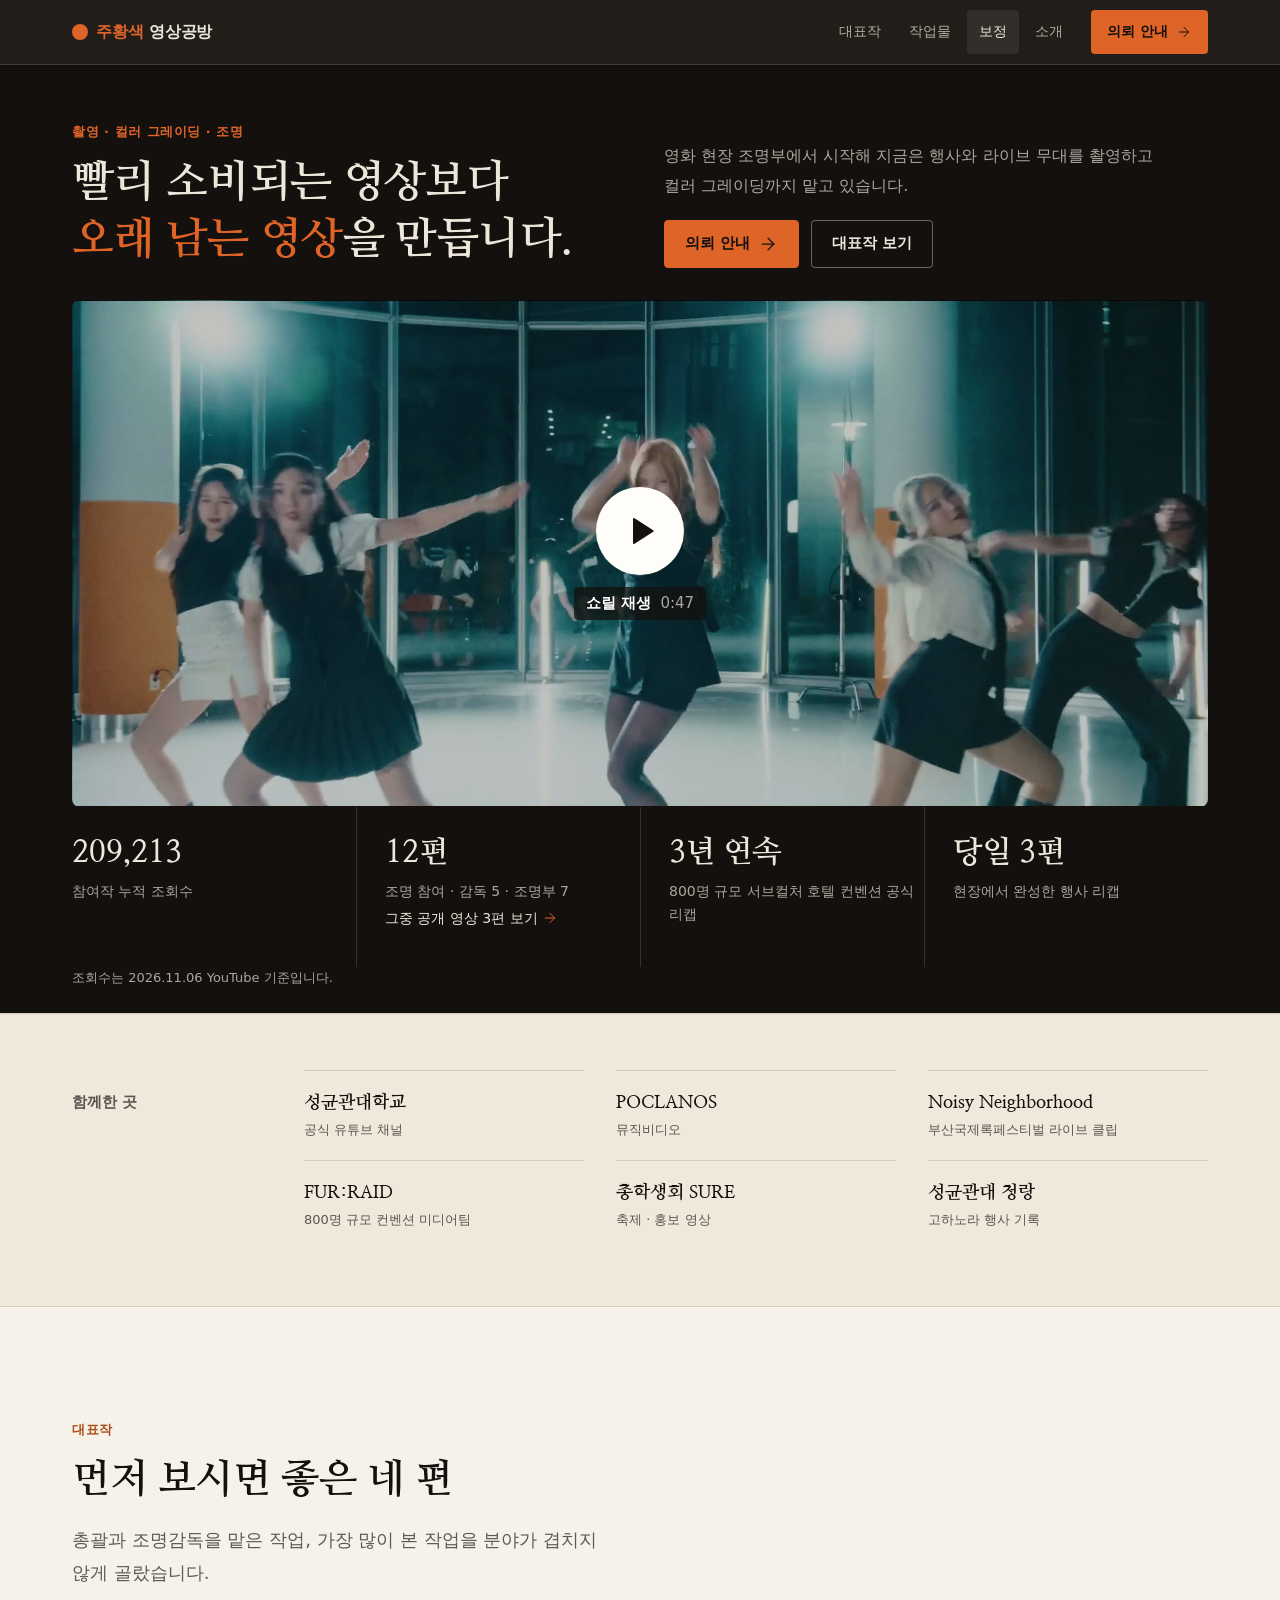
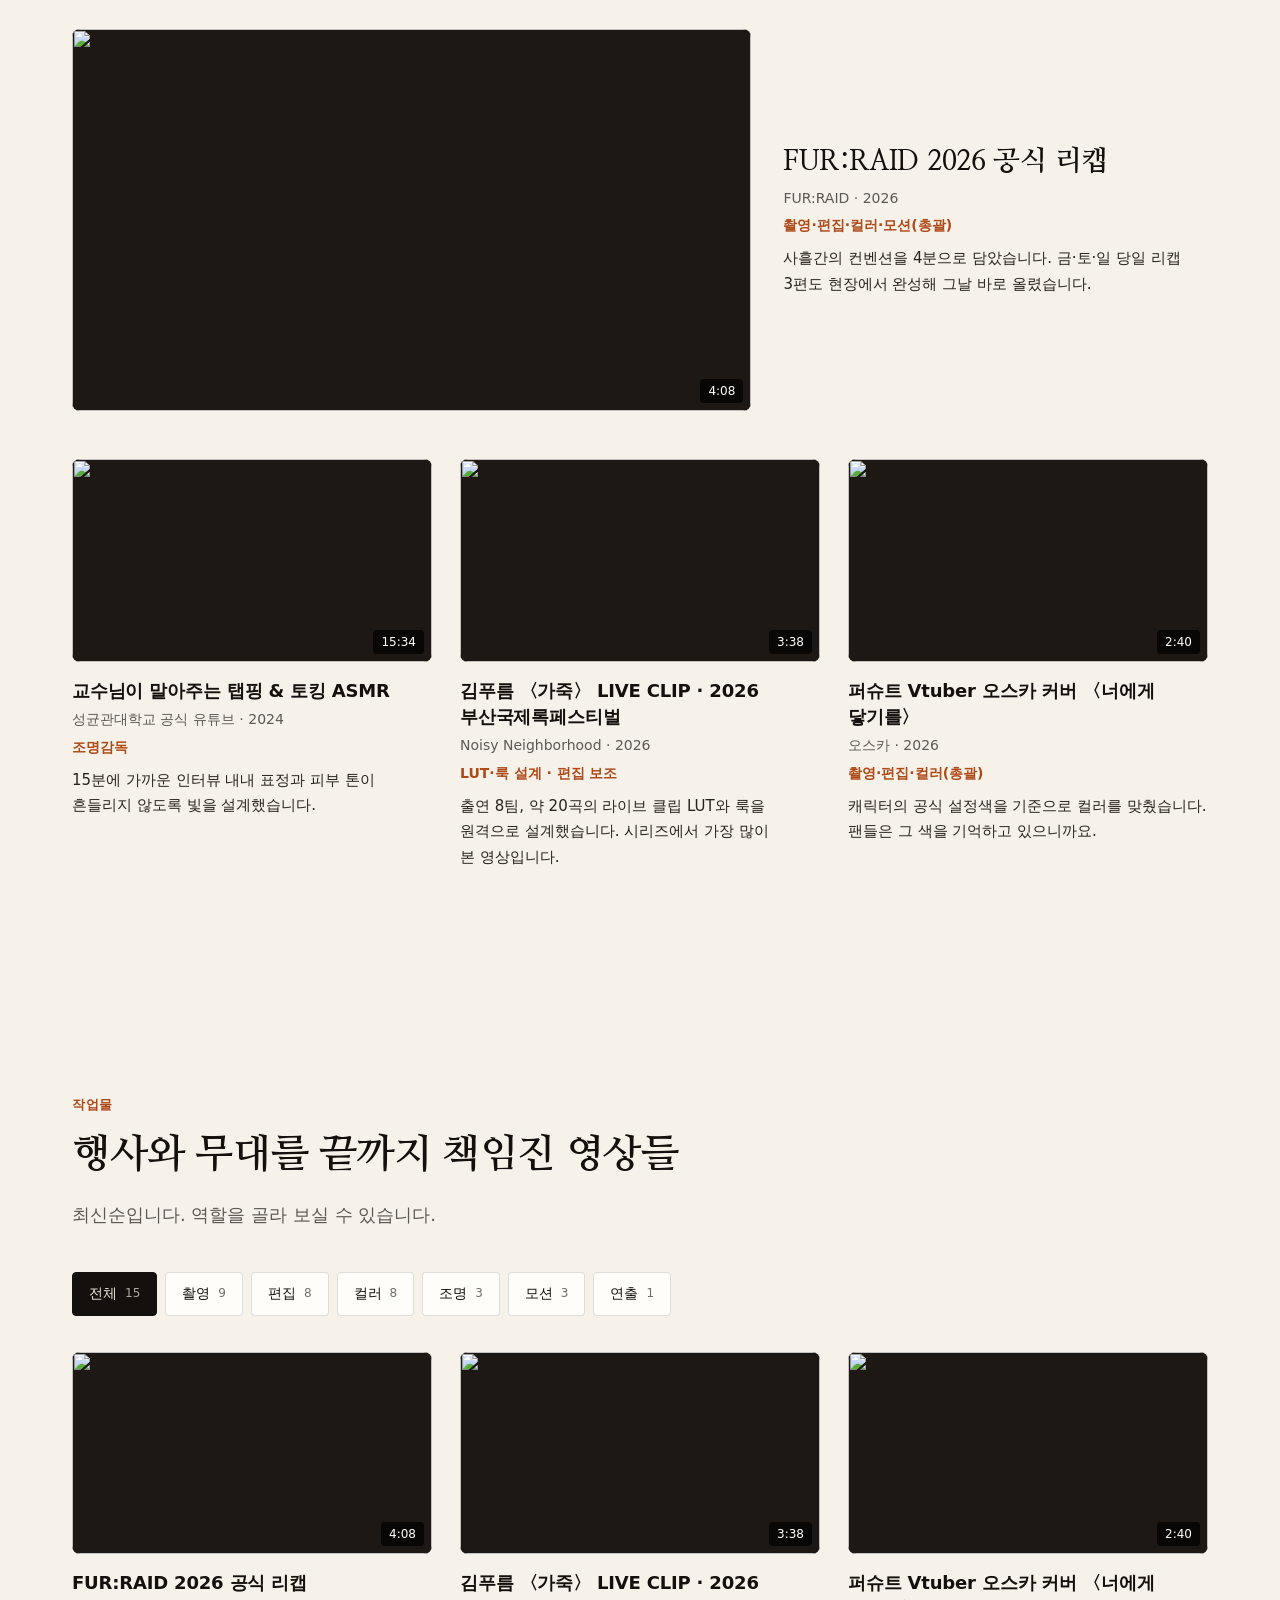
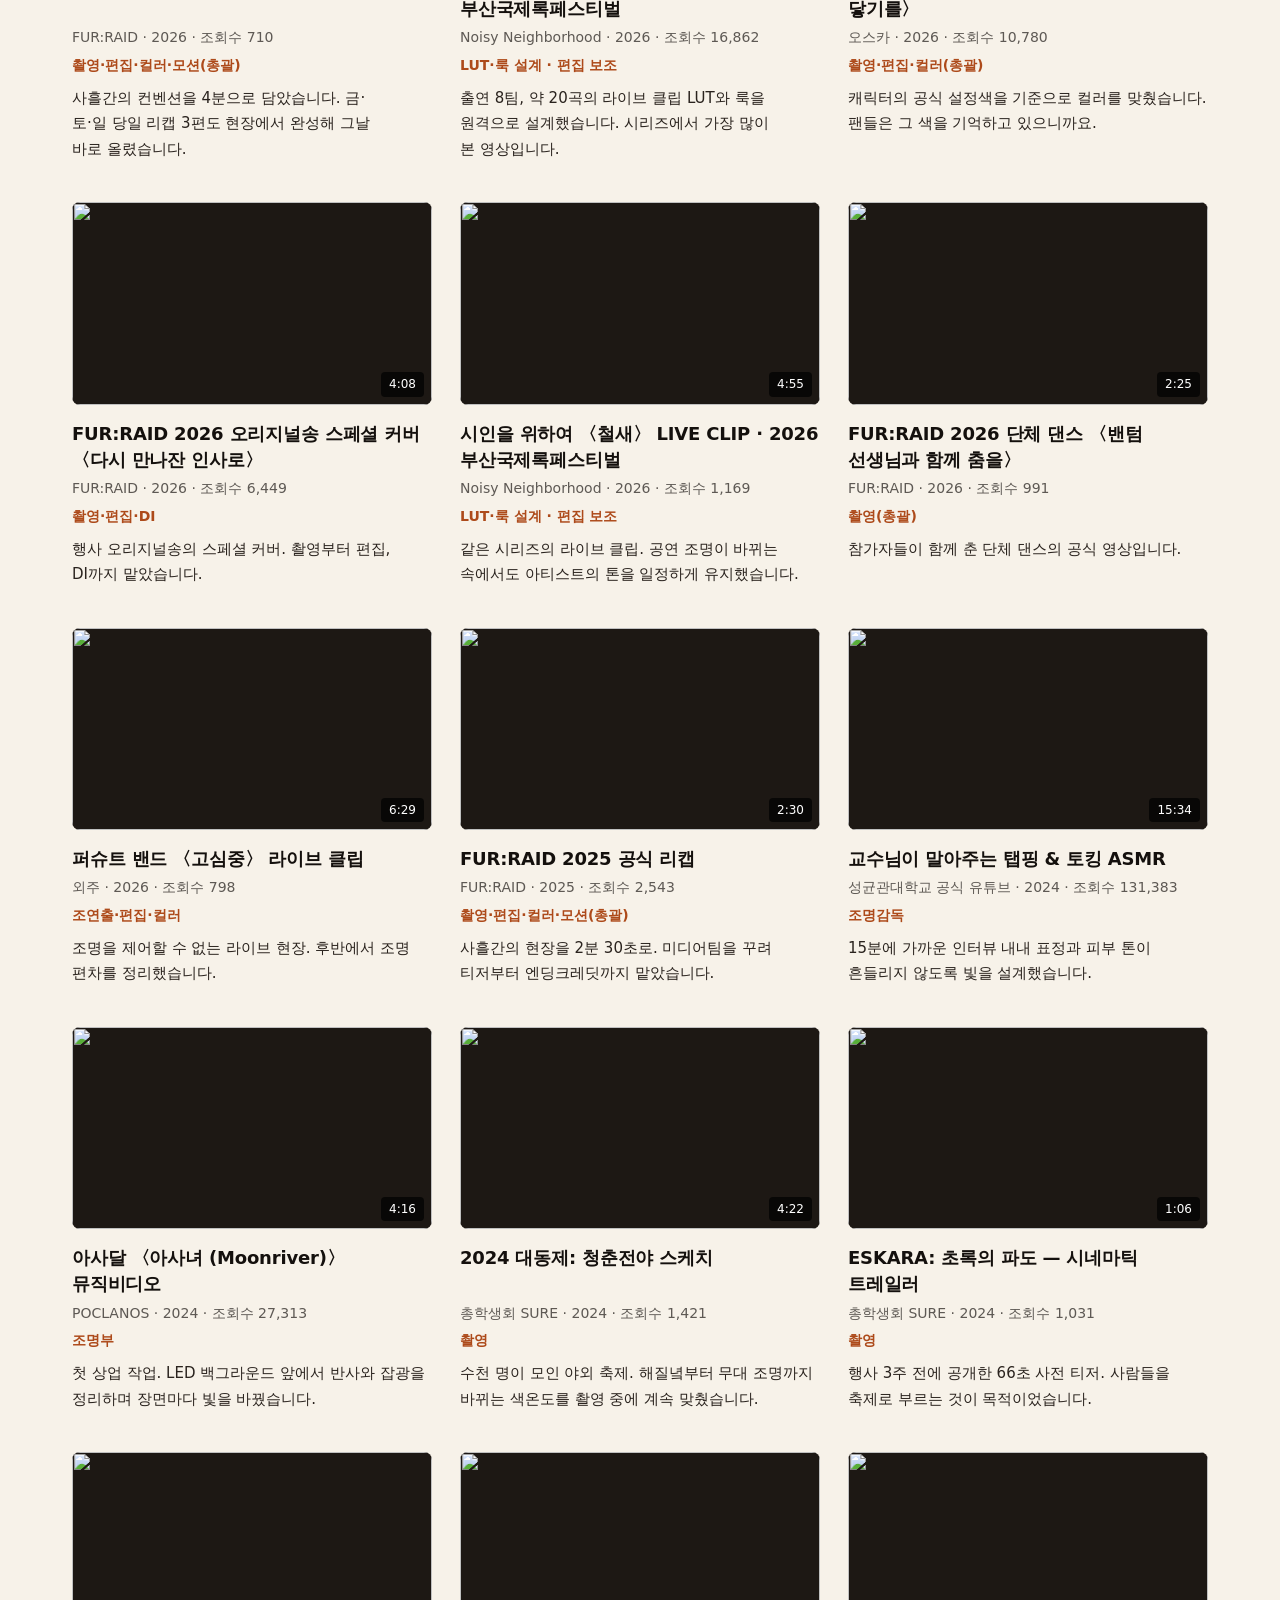
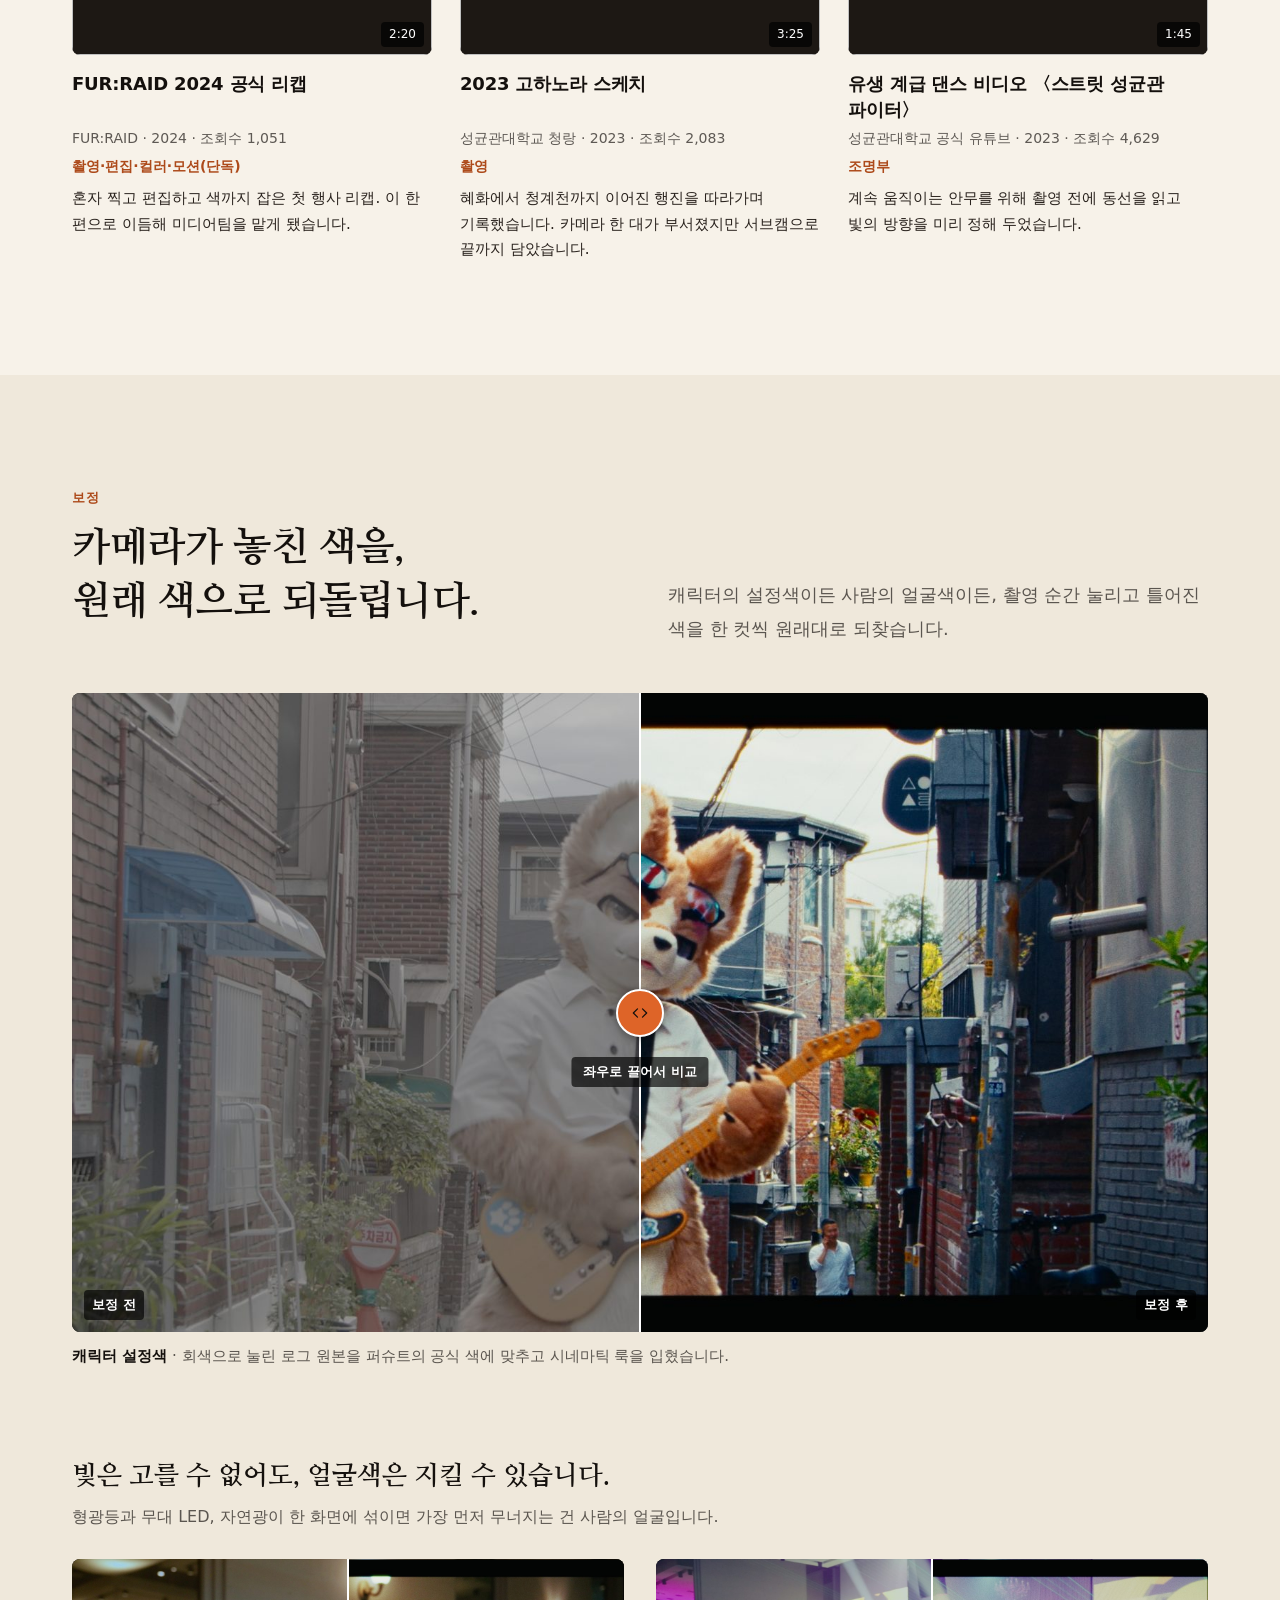
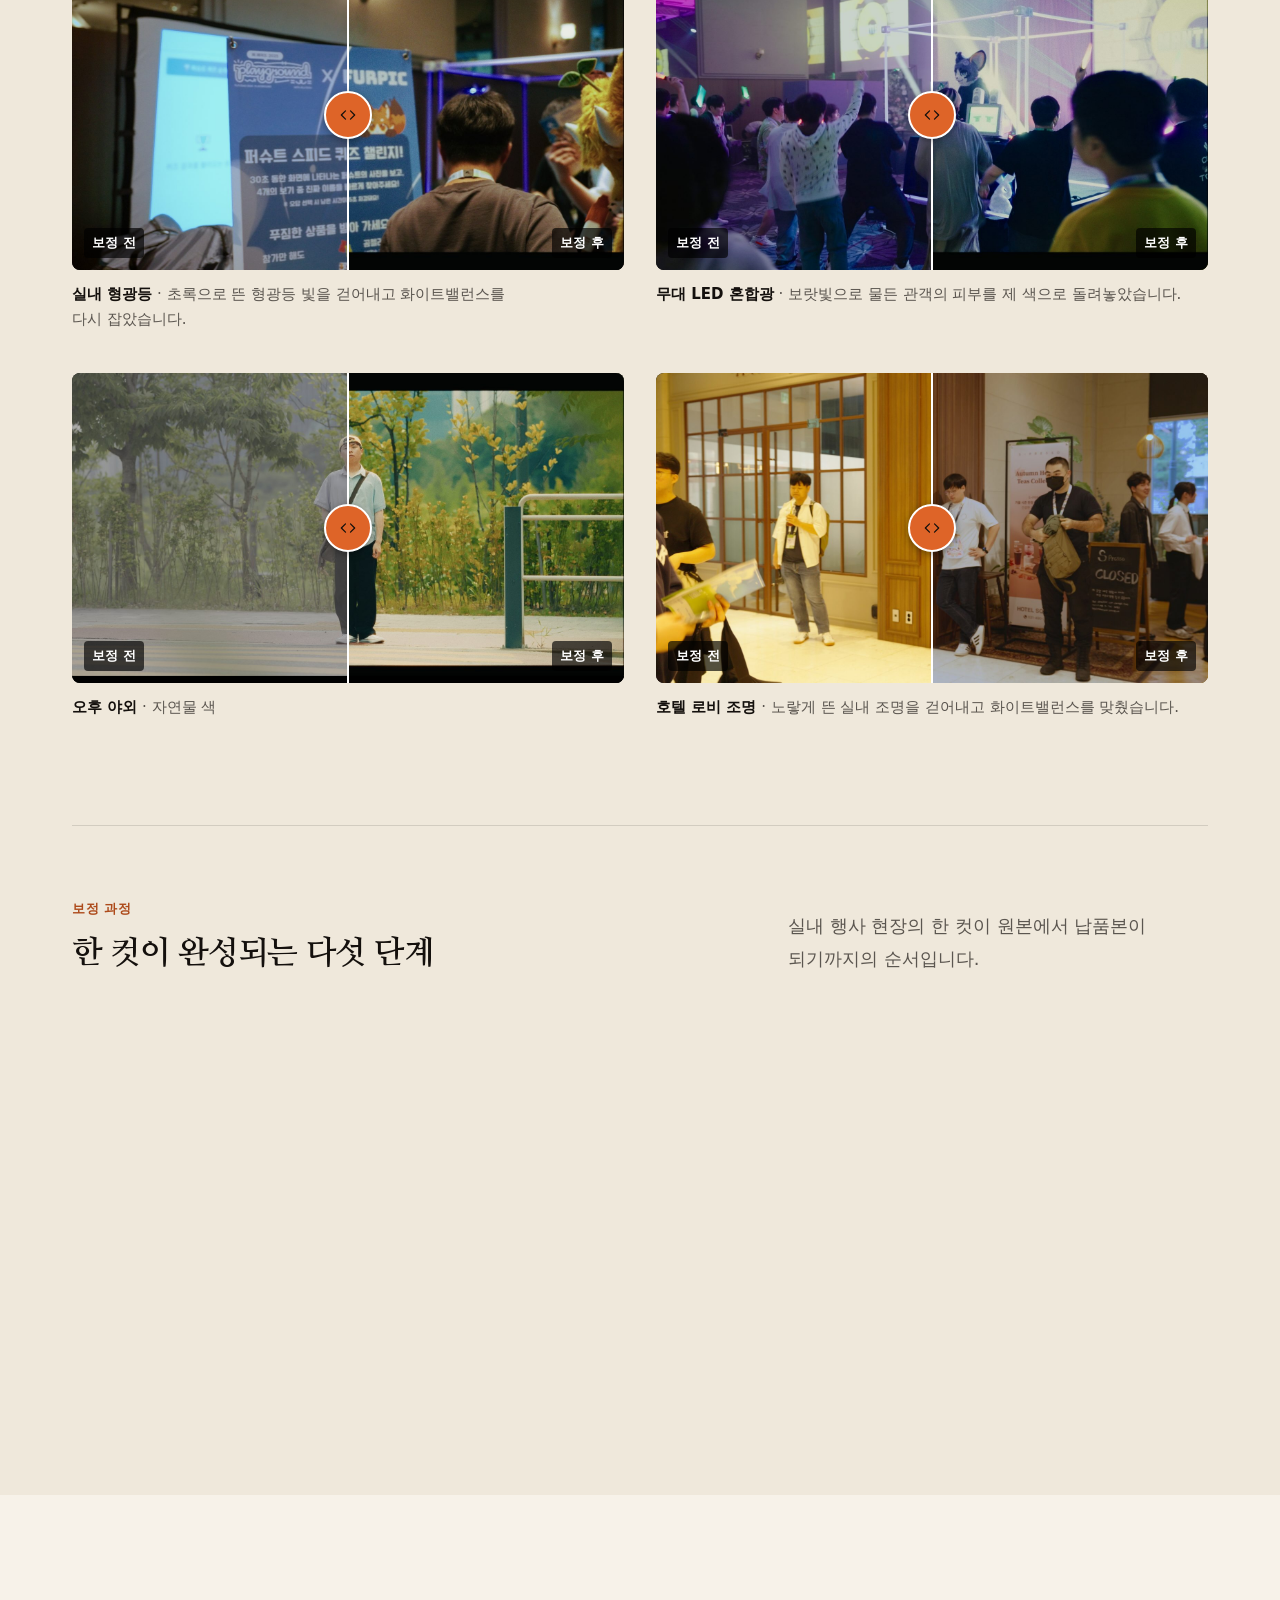
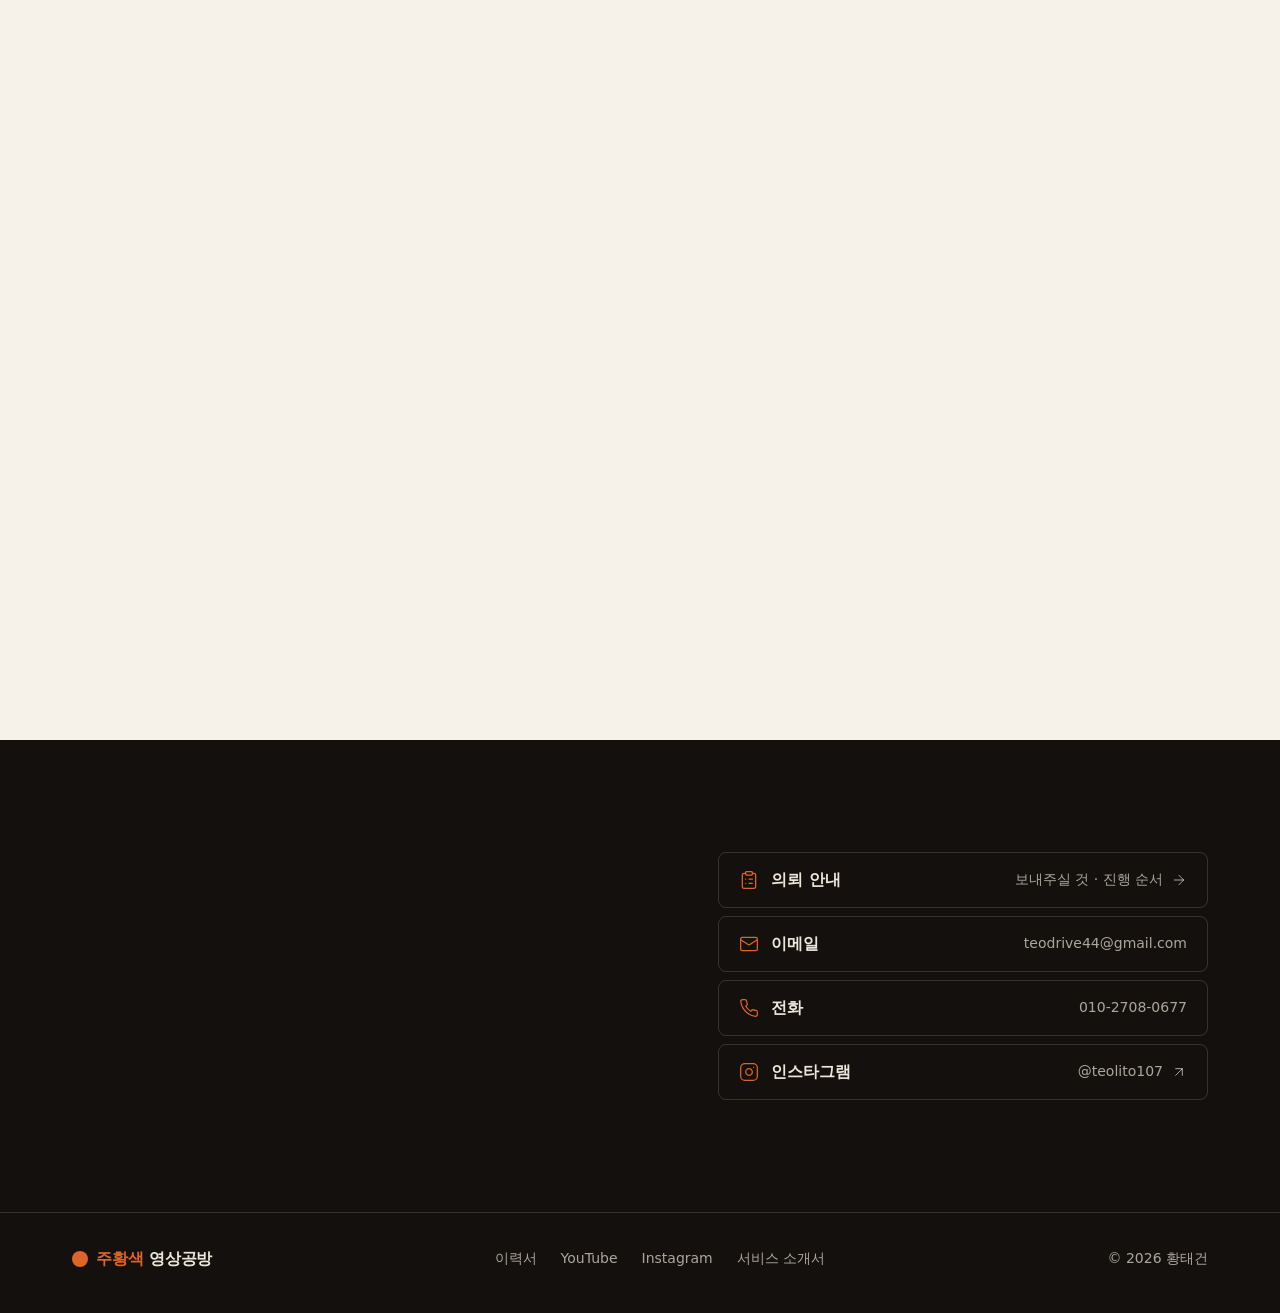
==== commit 56701938: "보정 전후 네 번째 쌍을 호텔 로비로, 소개서 줄바꿈·간격·검사 정리 - 2×2 네 번째 쌍: 아래 보정 과정과 같은 컷이던 자연광 쌍 대신 호텔 로비 쌍(소유자 승인 설명·대체 " ====
--- a/index.html
+++ b/index.html
@@ -1428,15 +1428,15 @@
       </figure>
         <figure class="rv" style="margin:0">
         <div class="cmp" data-cmp>
-          <img src="img/web/s_230237_1.3.1.jpg" alt="자연광 + 난색 피부톤 그레이딩, 보정 전" loading="lazy">
-          <img class="after" src="img/web/s_233431_1.4.3.jpg" alt="자연광 + 난색 피부톤 그레이딩, 보정 후" loading="lazy">
+          <img src="img/web/s_225908_1.1.1.jpg" alt="호텔 로비 장면, 보정 전" loading="lazy">
+          <img class="after" src="img/web/s_230005_1.2.3.jpg" alt="호텔 로비 장면, 보정 후" loading="lazy">
           <span class="lbl l">보정 전</span><span class="lbl r">보정 후</span>
           <div class="track">
             <span class="bar" aria-hidden="true"></span>
             <button class="handle" type="button" role="slider" aria-label="보정 전후 비교 위치" aria-valuemin="0" aria-valuemax="100" aria-valuenow="50"><svg class="ic" viewBox="0 0 24 24" fill="none" stroke="currentColor" stroke-width="1.5" stroke-linecap="round" stroke-linejoin="round" aria-hidden="true"><path d="m9 7-5 5 5 5"/><path d="m15 7 5 5-5 5"/></svg></button>
           </div>
         </div>
-        <figcaption class="cmp-cap"><b>자연광</b> · 난색 피부톤 그레이딩</figcaption>
+        <figcaption class="cmp-cap"><b>호텔 로비 조명</b> · 노랗게 뜬 실내 조명을 걷어내고 화이트밸런스를 맞췄습니다.</figcaption>
       </figure>
       </div>
 
--- a/css/site.css
+++ b/css/site.css
@@ -23,6 +23,7 @@
 /* 한국어 줄 끝에 낱말 하나만 남지 않게(본문), 제목은 줄 길이를 고르게 (word-break:keep-all 유지) */
 p,li,figcaption,.desc,.lead{text-wrap:pretty}
 h1,h2,h3,.m-title{text-wrap:balance}
+.card h3{text-wrap:pretty}   /* 작품 제목은 balance면 '· 2026 …'처럼 구분자로 줄이 시작돼서 pretty */
 :focus-visible{outline:2px solid var(--orange);outline-offset:3px;border-radius:var(--r-sm)}
 .wrap{max-width:var(--wrap);margin:0 auto;padding:0 32px}
 .nowrap{white-space:nowrap}
@@ -214,7 +215,7 @@
 .stage-view{position:relative;min-width:0}
 .stage-cap:empty{display:none}
 .stage-cap{position:absolute;left:12px;right:12px;bottom:12px;z-index:2;margin:0;padding:8px 12px;border-radius:var(--r-sm);background:rgba(20,16,13,.78);color:var(--on-dark);font-size:14px;line-height:1.6}
-.steps{list-style:none;margin:0;padding:0;display:grid;grid-template-rows:repeat(5,1fr);gap:8px}
+.steps{list-style:none;margin:0;padding:0;display:grid;grid-auto-rows:1fr;gap:8px}   /* 단계 수는 cv.json에서: 행 수를 적지 않고 같은 높이로 나눔 */
 .steps li{display:flex}
 .step-btn{width:100%;min-height:48px;text-align:left;display:grid;grid-template-columns:40px 1fr;align-content:center;gap:4px 8px;padding:8px 16px;border:1px solid var(--line);background:var(--white);border-radius:var(--radius);cursor:pointer;transition:border-color .2s var(--ease),background .2s var(--ease)}
 .step-btn .no{grid-row:span 2;font-family:var(--serif);font-weight:700;font-size:18px;color:var(--faint);font-variant-numeric:tabular-nums}
@@ -366,7 +367,7 @@
   .partner-list{grid-template-columns:1fr 1fr;column-gap:20px}
   .partner-list strong{font-size:16px}
   .grid,.feat-list,.cmp-grid,.svc-grid,.flow,.contact-cards{grid-template-columns:1fr}
-  .steps{grid-template-rows:none;grid-auto-rows:48px}
+  .steps{grid-auto-rows:48px}
   /* 좁은 화면: 설명은 사진 아래 고정 높이(3줄)로 — 사진을 가리지 않고 단계를 바꿔도 높이 그대로 */
   .stage-cap{position:static;margin:8px 0 0;padding:0;height:calc(3 * 1.6em);background:none;color:var(--muted);font-size:14px;line-height:1.6;overflow:hidden}
   .gear{grid-template-columns:1fr 1fr}
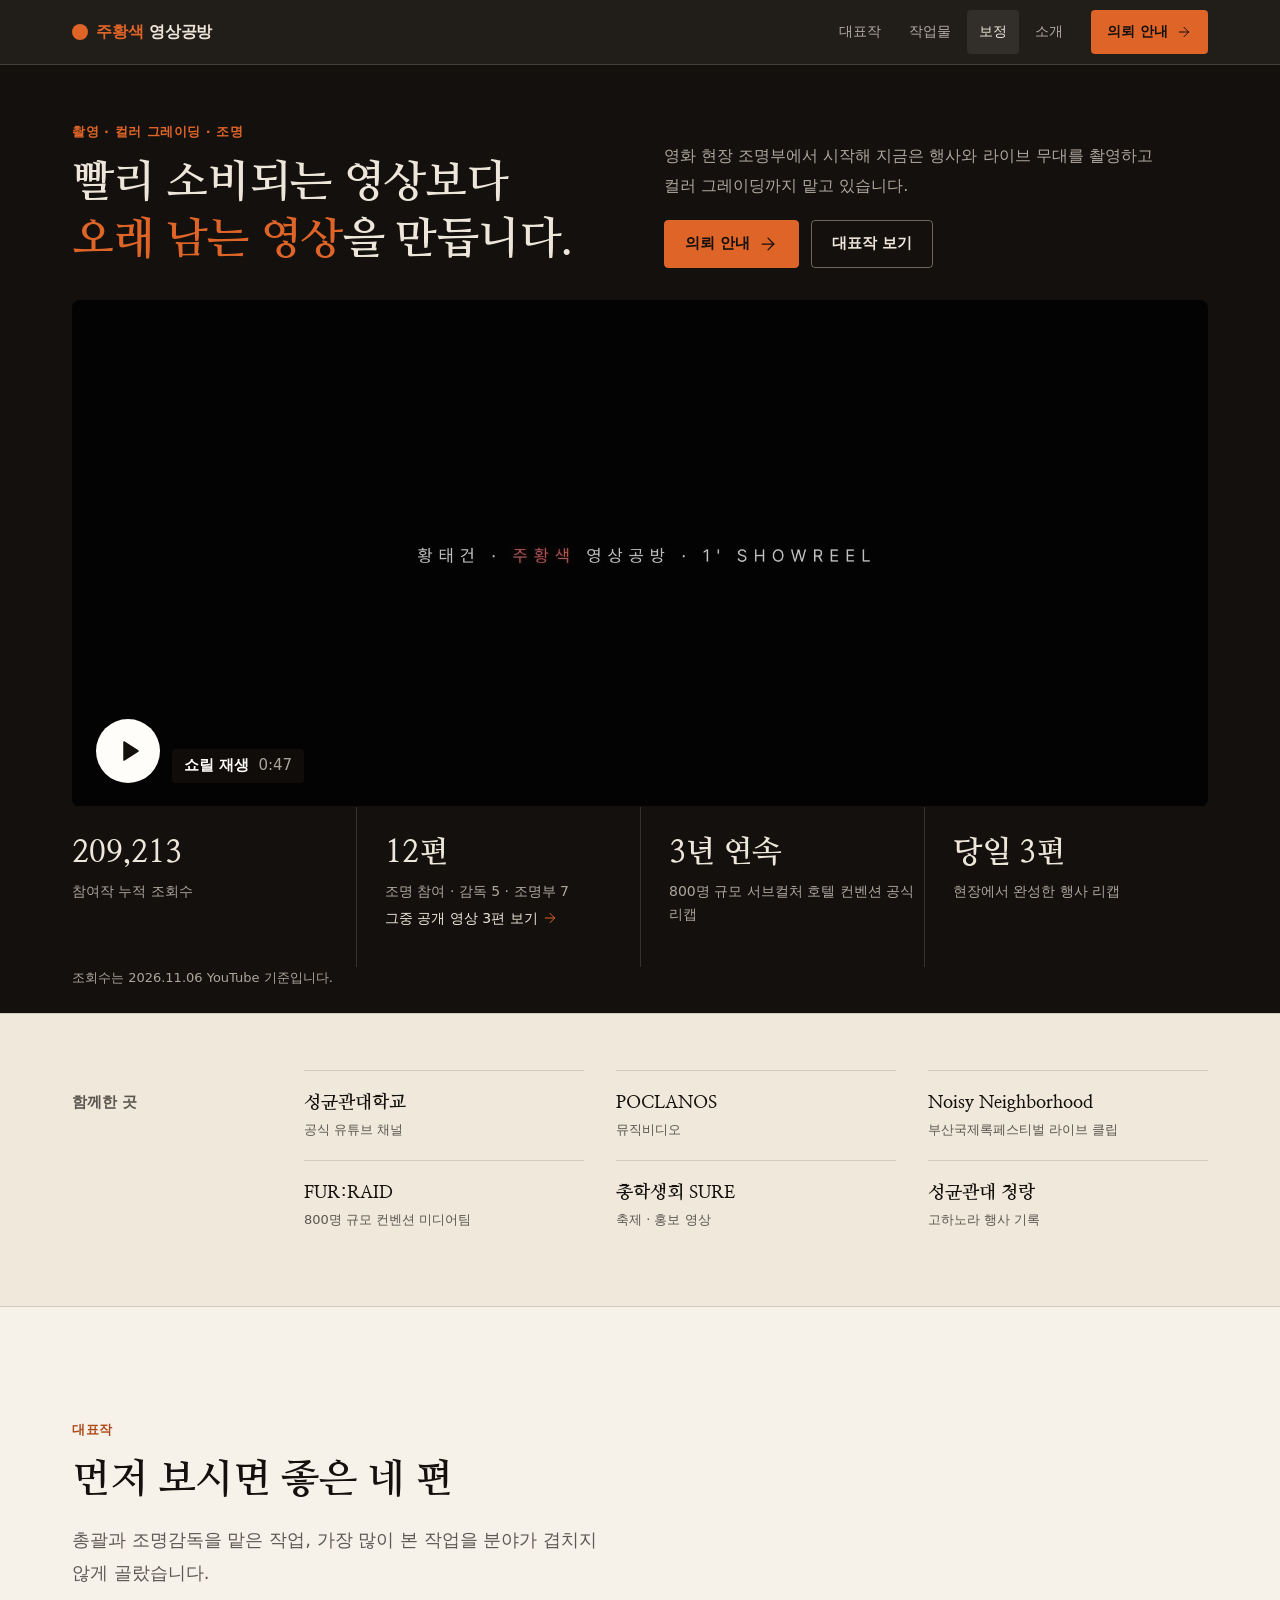
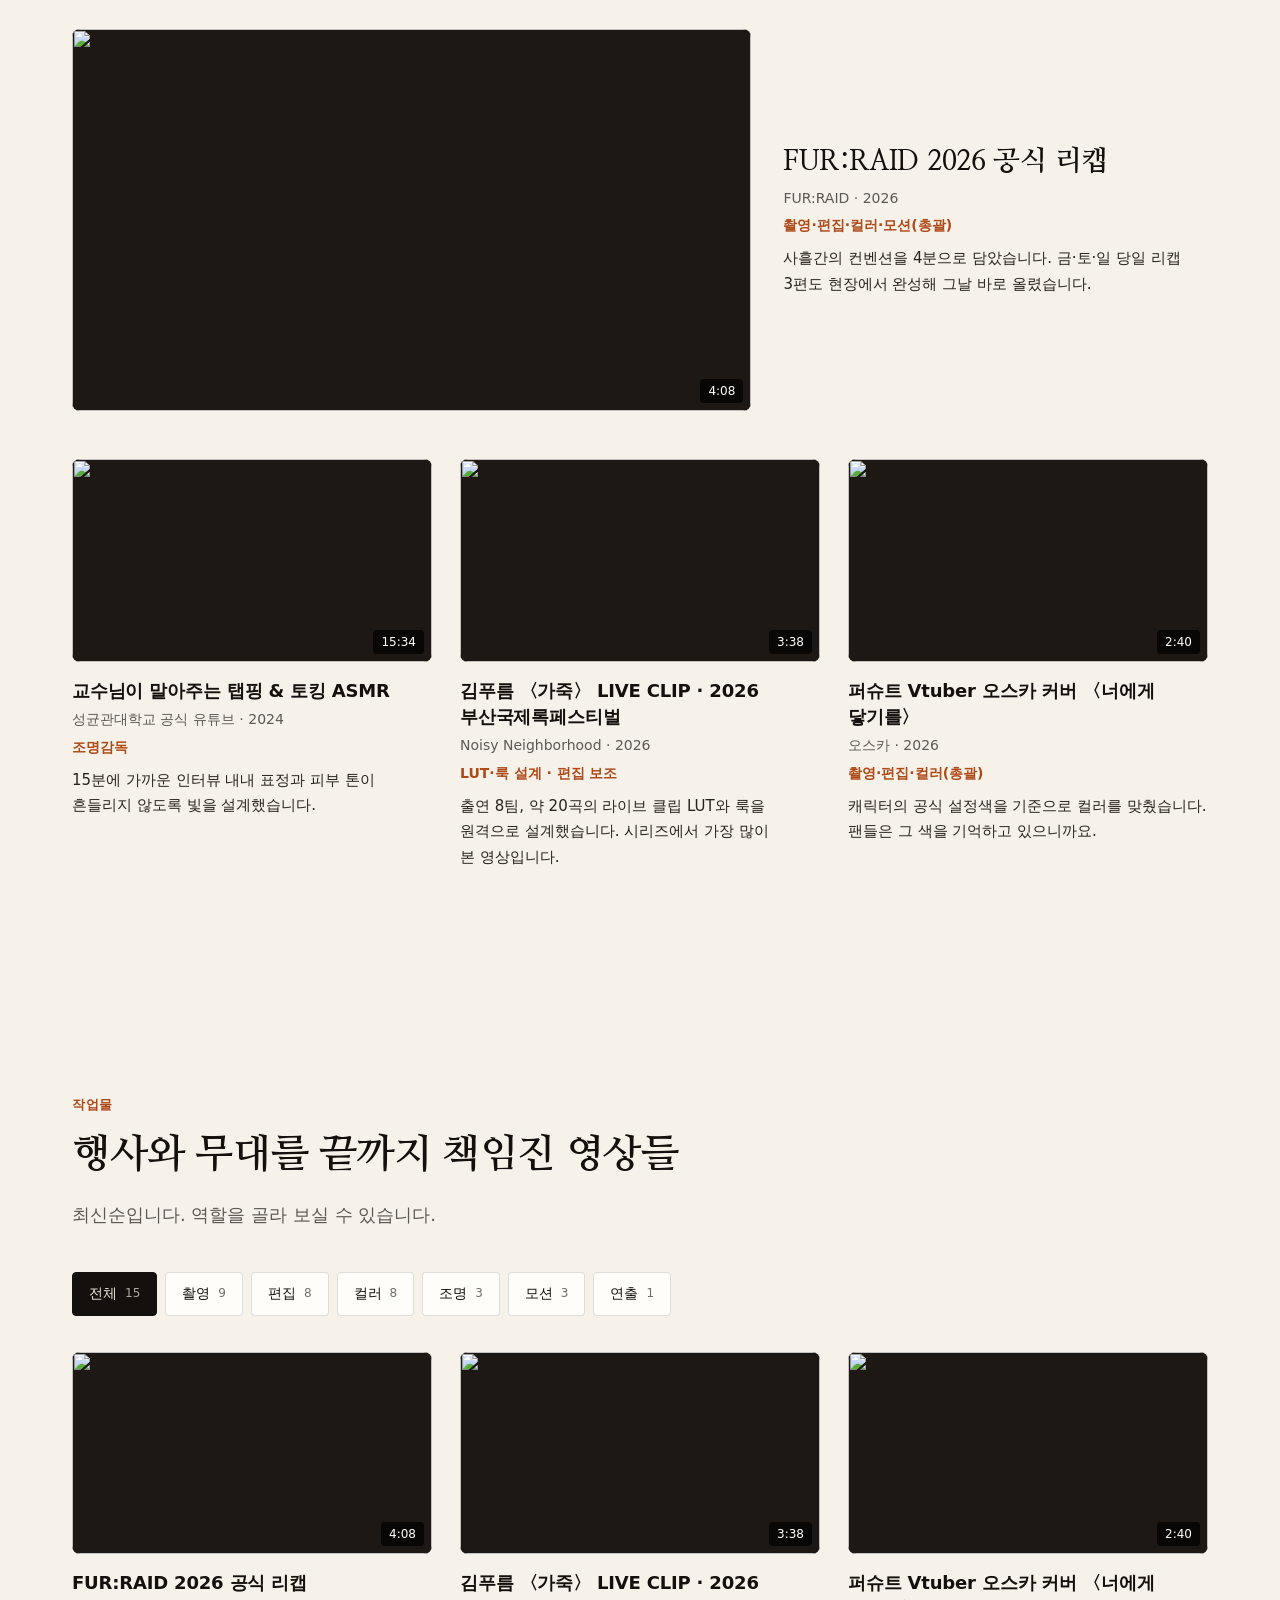
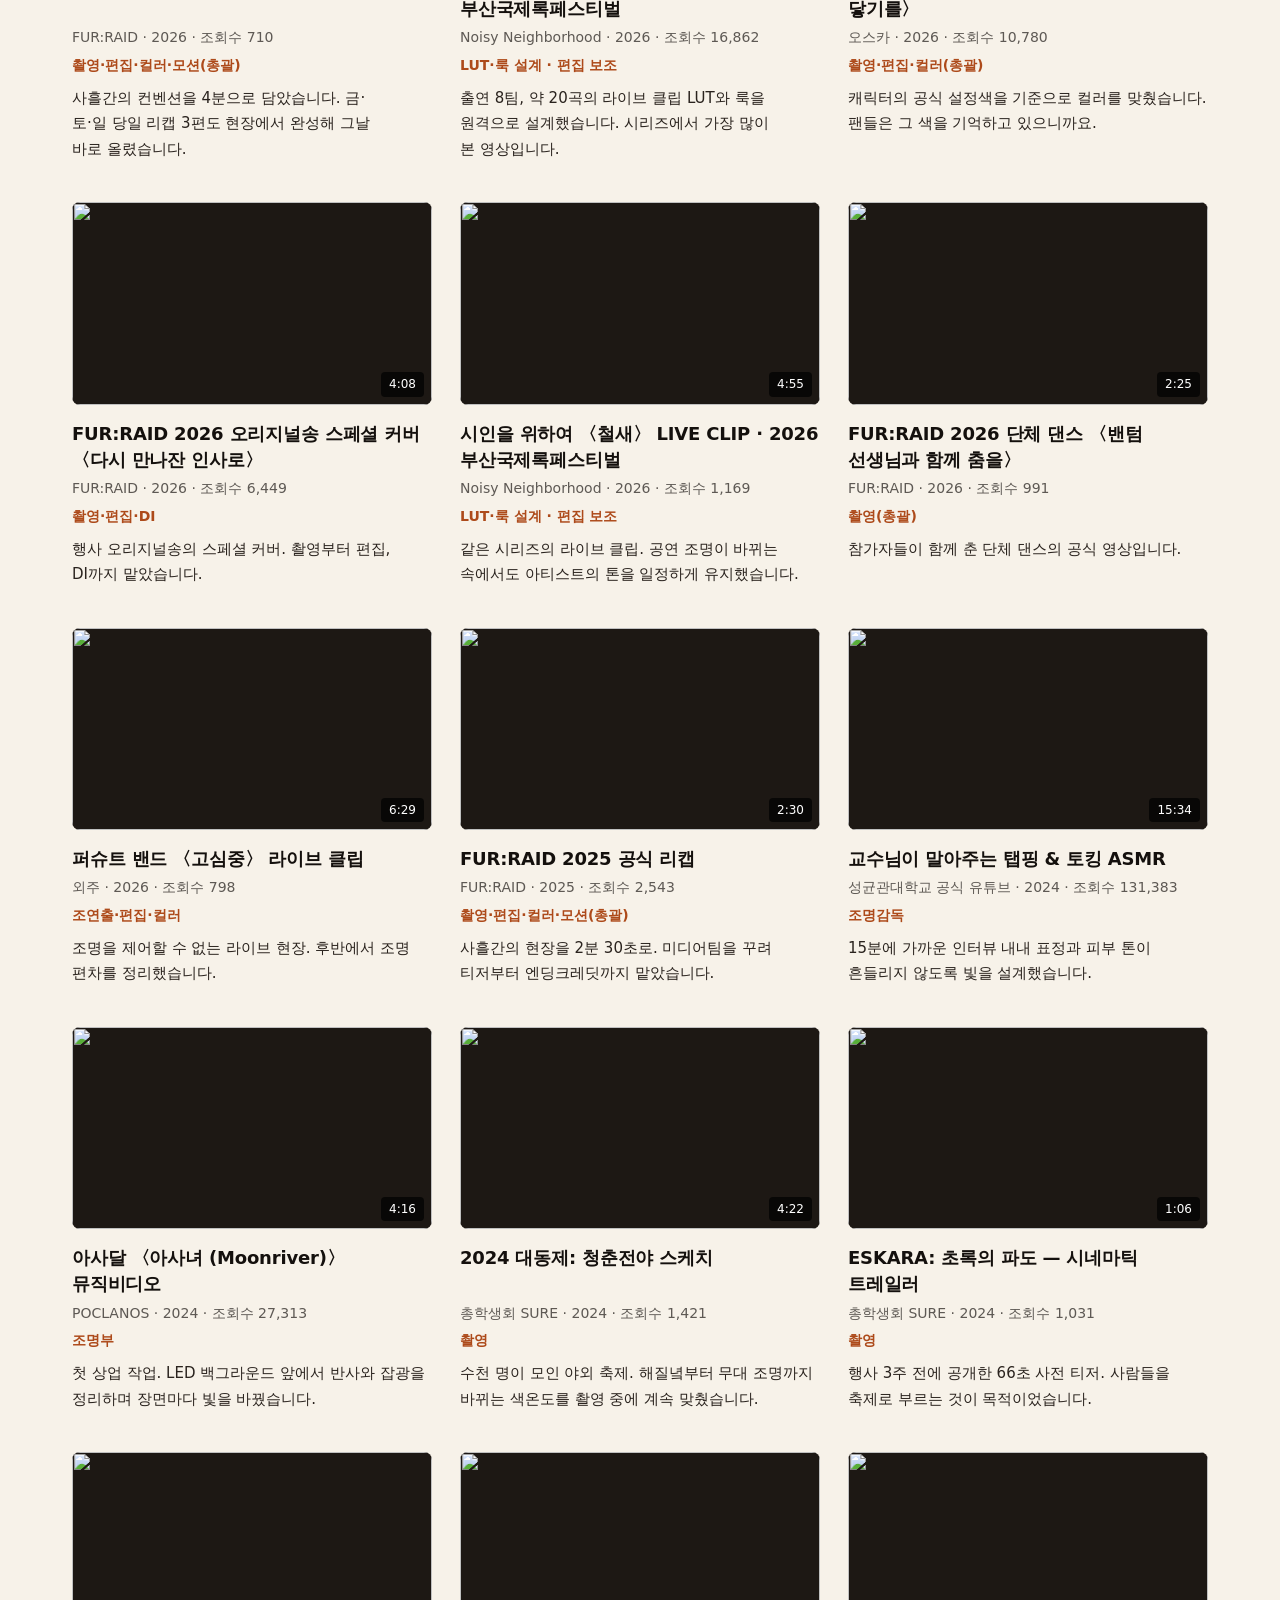
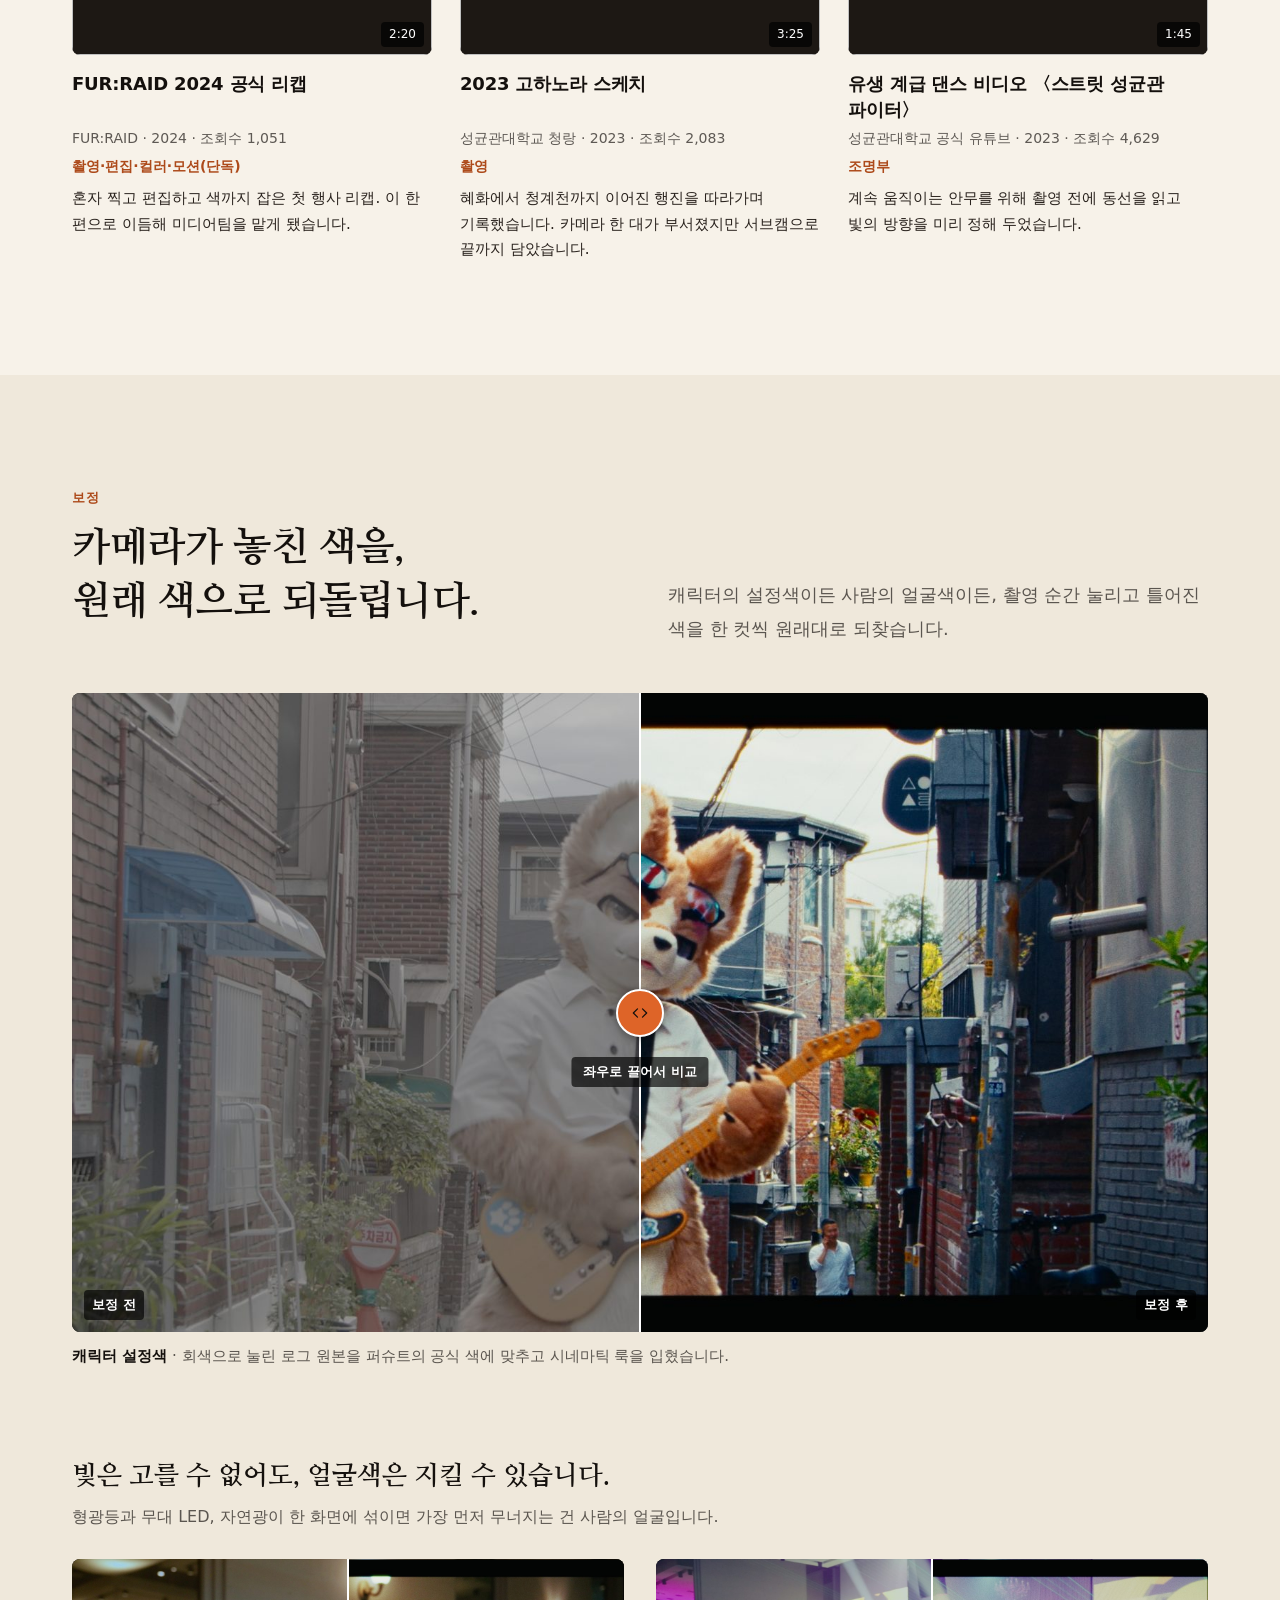
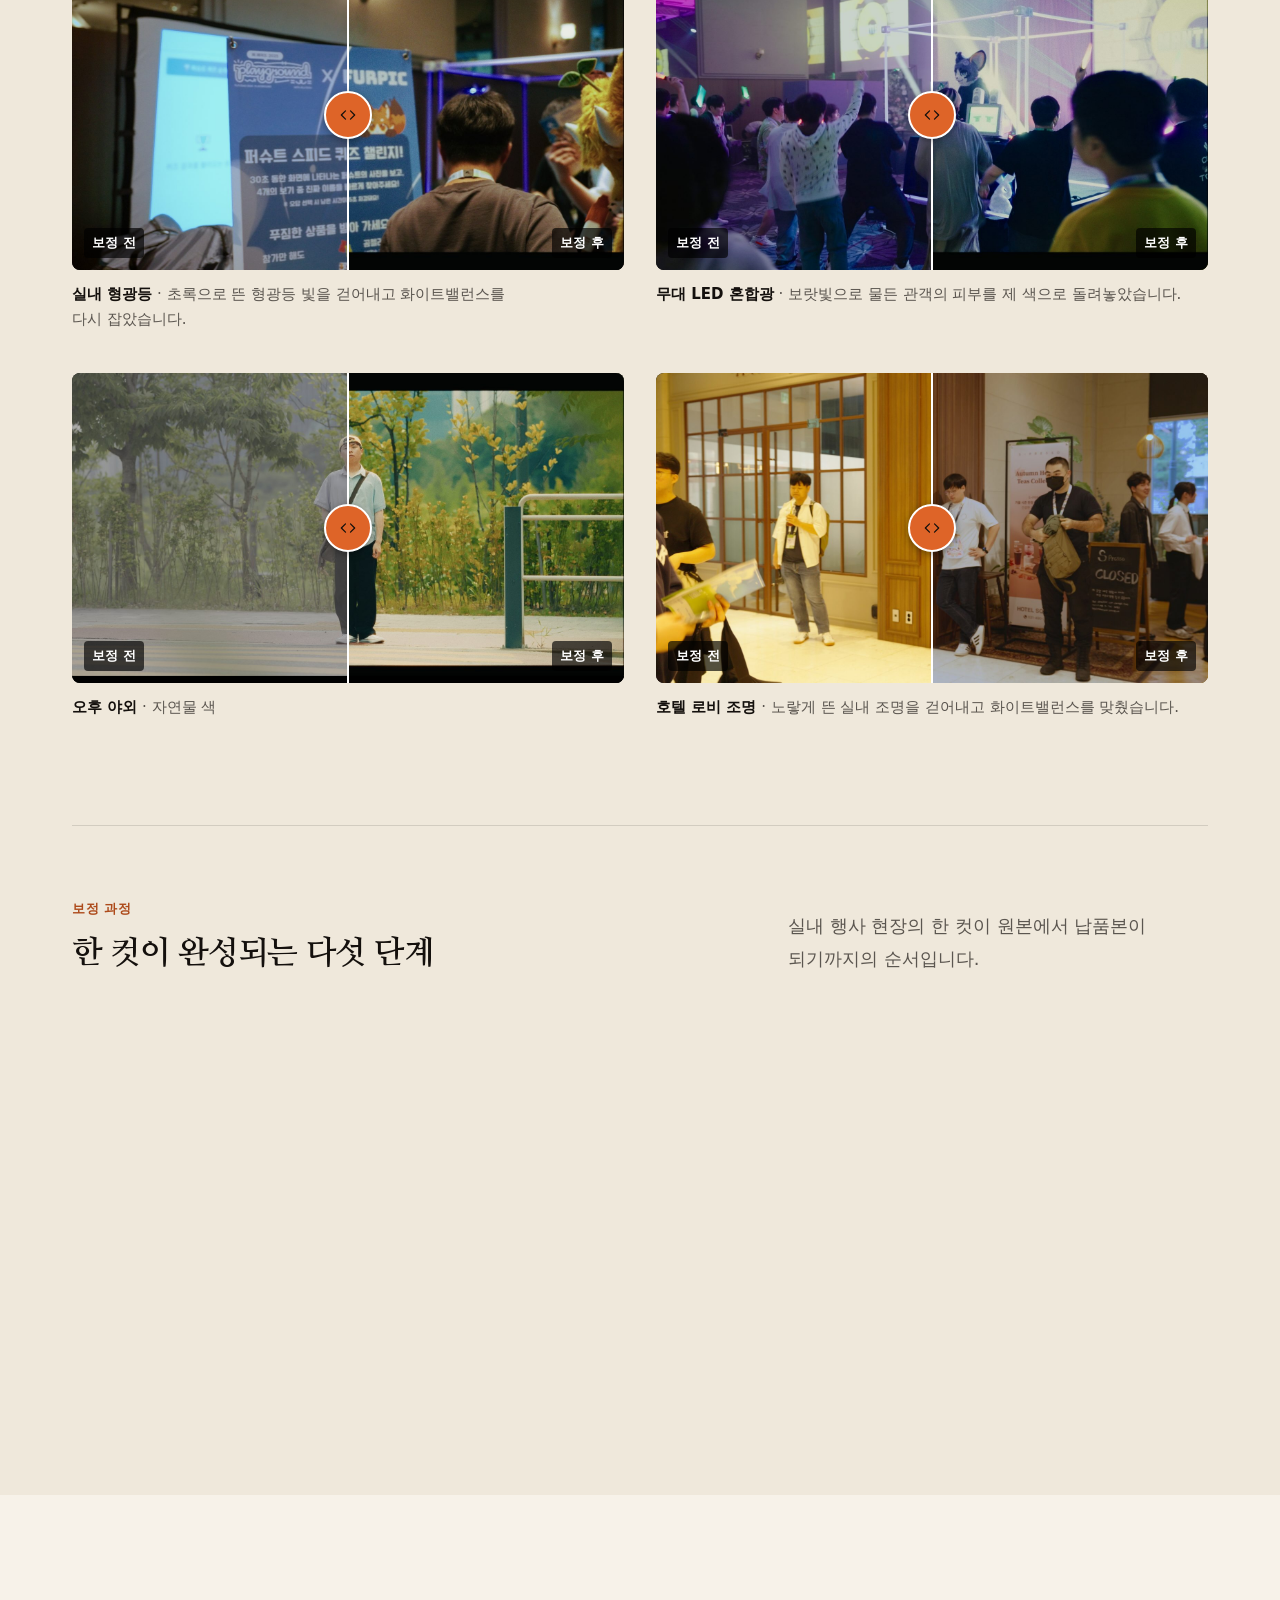
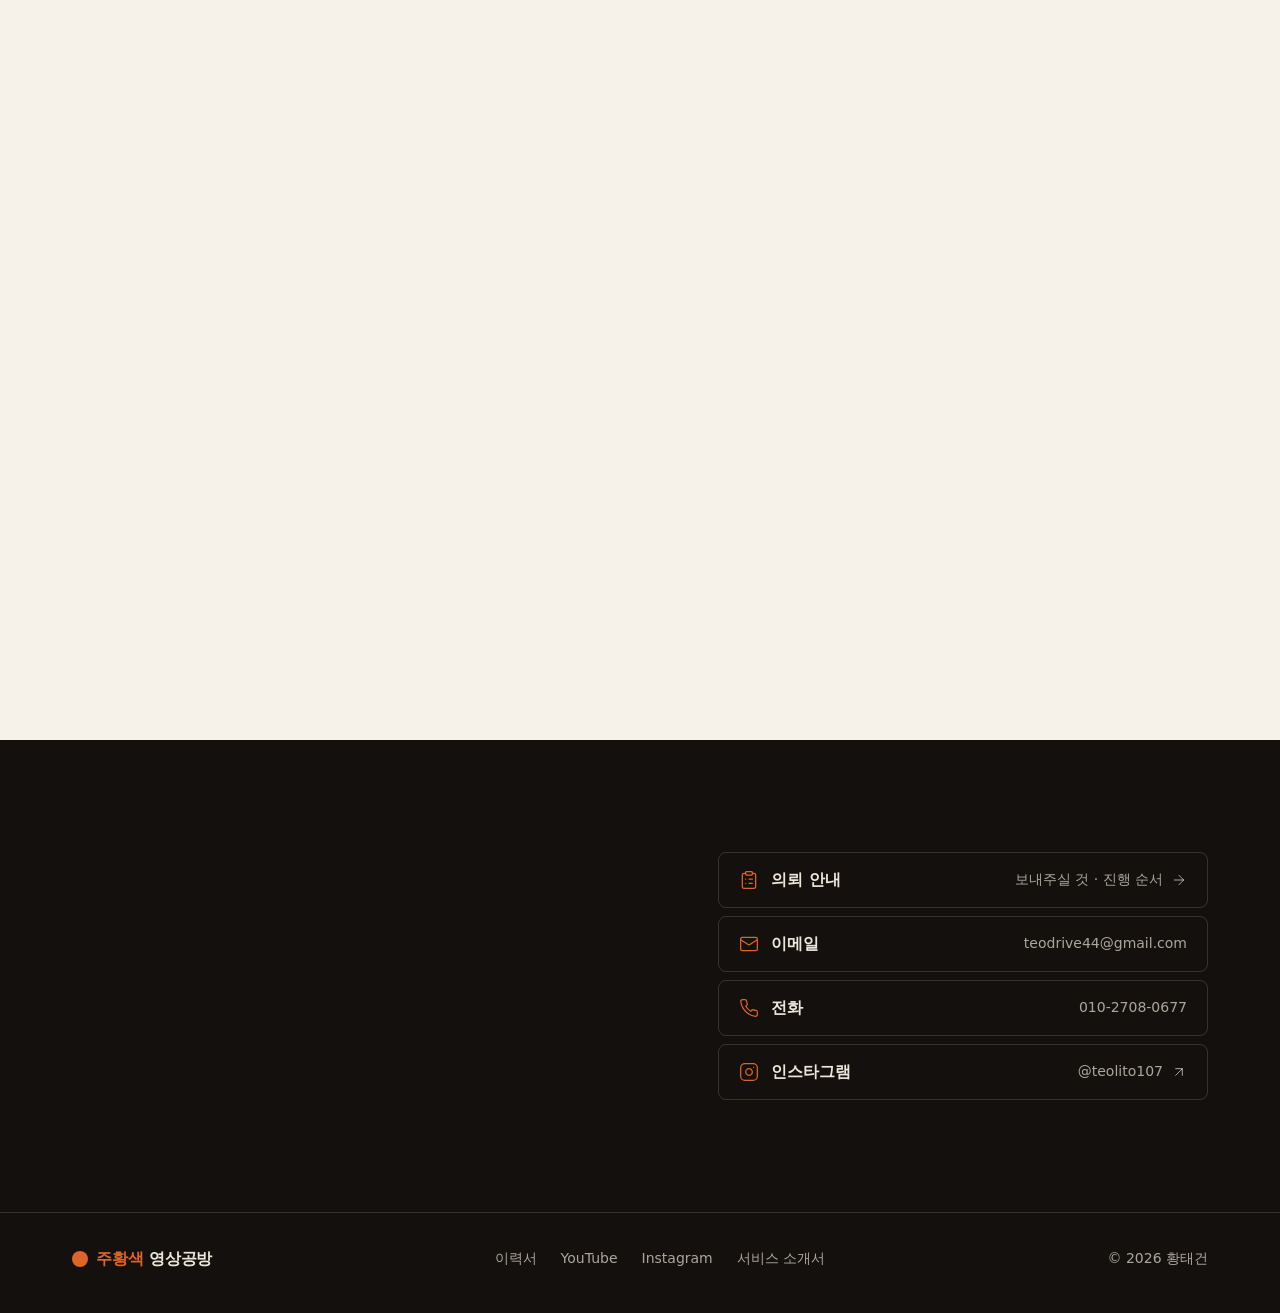
==== commit c5df3c35: "사용자 도메인 taegeon.work로 주소 전환 (CNAME 추가) - CNAME: taegeon.work (www도 같은 곳으로 연결 예정) - cv.json의 사이트 주소를 " ====
--- a/index.html
+++ b/index.html
@@ -7,97 +7,97 @@
 <!-- build:head -->
 <title>주황색 영상공방 · 황태건</title>
 <meta name="description" content="행사 현장을 촬영하고 색까지 직접 잡는 1인 영상공방, 황태건의 포트폴리오입니다. 촬영 · 컬러 그레이딩 · 조명.">
-<link rel="canonical" href="https://teo10a.github.io/orange-studio-portfolio/">
+<link rel="canonical" href="https://taegeon.work/">
 <meta property="og:type" content="website">
 <meta property="og:site_name" content="주황색 영상공방">
 <meta property="og:locale" content="ko_KR">
 <meta property="og:title" content="주황색 영상공방 · 황태건">
 <meta property="og:description" content="행사 현장을 촬영하고 색까지 직접 잡는 1인 영상공방, 황태건의 포트폴리오입니다. 촬영 · 컬러 그레이딩 · 조명.">
-<meta property="og:url" content="https://teo10a.github.io/orange-studio-portfolio/">
-<meta property="og:image" content="https://teo10a.github.io/orange-studio-portfolio/media/showreel_poster_wide.jpg">
+<meta property="og:url" content="https://taegeon.work/">
+<meta property="og:image" content="https://taegeon.work/media/showreel_poster_wide.jpg">
 <meta name="twitter:card" content="summary_large_image">
 <script type="application/ld+json">
 {
  "@context": "https://schema.org",
  "@graph": [
   {
-   "@id": "https://teo10a.github.io/orange-studio-portfolio/#person-hwangtaegeon",
+   "@id": "https://taegeon.work/#person-hwangtaegeon",
    "@type": "Person",
    "email": "mailto:teodrive44@gmail.com",
    "jobTitle": "촬영 · 컬러 그레이딩 · 조명",
    "knowsAbout": [
     {
-     "@id": "https://teo10a.github.io/orange-studio-portfolio/#skill-tools"
-    },
-    {
-     "@id": "https://teo10a.github.io/orange-studio-portfolio/#skill-camera"
-    },
-    {
-     "@id": "https://teo10a.github.io/orange-studio-portfolio/#skill-lighting"
-    },
-    {
-     "@id": "https://teo10a.github.io/orange-studio-portfolio/#skill-color"
-    },
-    {
-     "@id": "https://teo10a.github.io/orange-studio-portfolio/#skill-production"
-    },
-    {
-     "@id": "https://teo10a.github.io/orange-studio-portfolio/#tool-premiere"
-    },
-    {
-     "@id": "https://teo10a.github.io/orange-studio-portfolio/#tool-resolve"
-    },
-    {
-     "@id": "https://teo10a.github.io/orange-studio-portfolio/#tool-aftereffects"
-    },
-    {
-     "@id": "https://teo10a.github.io/orange-studio-portfolio/#tool-illustrator"
-    },
-    {
-     "@id": "https://teo10a.github.io/orange-studio-portfolio/#tool-photoshop"
-    },
-    {
-     "@id": "https://teo10a.github.io/orange-studio-portfolio/#tool-figma"
-    },
-    {
-     "@id": "https://teo10a.github.io/orange-studio-portfolio/#tool-lightroom"
-    },
-    {
-     "@id": "https://teo10a.github.io/orange-studio-portfolio/#cam-fx6"
-    },
-    {
-     "@id": "https://teo10a.github.io/orange-studio-portfolio/#cam-fx3"
-    },
-    {
-     "@id": "https://teo10a.github.io/orange-studio-portfolio/#cam-a7iii"
-    },
-    {
-     "@id": "https://teo10a.github.io/orange-studio-portfolio/#cam-a7iv"
-    },
-    {
-     "@id": "https://teo10a.github.io/orange-studio-portfolio/#cam-a7v"
-    },
-    {
-     "@id": "https://teo10a.github.io/orange-studio-portfolio/#cam-c50"
-    },
-    {
-     "@id": "https://teo10a.github.io/orange-studio-portfolio/#cam-r5ii"
-    },
-    {
-     "@id": "https://teo10a.github.io/orange-studio-portfolio/#cam-r6iii"
-    },
-    {
-     "@id": "https://teo10a.github.io/orange-studio-portfolio/#lens-2470gm2"
-    },
-    {
-     "@id": "https://teo10a.github.io/orange-studio-portfolio/#mbp-m1pro"
+     "@id": "https://taegeon.work/#skill-tools"
+    },
+    {
+     "@id": "https://taegeon.work/#skill-camera"
+    },
+    {
+     "@id": "https://taegeon.work/#skill-lighting"
+    },
+    {
+     "@id": "https://taegeon.work/#skill-color"
+    },
+    {
+     "@id": "https://taegeon.work/#skill-production"
+    },
+    {
+     "@id": "https://taegeon.work/#tool-premiere"
+    },
+    {
+     "@id": "https://taegeon.work/#tool-resolve"
+    },
+    {
+     "@id": "https://taegeon.work/#tool-aftereffects"
+    },
+    {
+     "@id": "https://taegeon.work/#tool-illustrator"
+    },
+    {
+     "@id": "https://taegeon.work/#tool-photoshop"
+    },
+    {
+     "@id": "https://taegeon.work/#tool-figma"
+    },
+    {
+     "@id": "https://taegeon.work/#tool-lightroom"
+    },
+    {
+     "@id": "https://taegeon.work/#cam-fx6"
+    },
+    {
+     "@id": "https://taegeon.work/#cam-fx3"
+    },
+    {
+     "@id": "https://taegeon.work/#cam-a7iii"
+    },
+    {
+     "@id": "https://taegeon.work/#cam-a7iv"
+    },
+    {
+     "@id": "https://taegeon.work/#cam-a7v"
+    },
+    {
+     "@id": "https://taegeon.work/#cam-c50"
+    },
+    {
+     "@id": "https://taegeon.work/#cam-r5ii"
+    },
+    {
+     "@id": "https://taegeon.work/#cam-r6iii"
+    },
+    {
+     "@id": "https://taegeon.work/#lens-2470gm2"
+    },
+    {
+     "@id": "https://taegeon.work/#mbp-m1pro"
     }
    ],
    "memberOf": [
     {
      "@type": "OrganizationRole",
      "memberOf": {
-      "@id": "https://teo10a.github.io/orange-studio-portfolio/#productiongal"
+      "@id": "https://taegeon.work/#productiongal"
      },
      "roleName": "FUR:RAID 미디어팀 팀장",
      "startDate": "2025"
@@ -106,7 +106,7 @@
      "@type": "OrganizationRole",
      "endDate": "2024",
      "memberOf": {
-      "@id": "https://teo10a.github.io/orange-studio-portfolio/#sure"
+      "@id": "https://taegeon.work/#sure"
      },
      "roleName": "미디어컨텐츠국 국원",
      "startDate": "2024"
@@ -115,7 +115,7 @@
      "@type": "OrganizationRole",
      "endDate": "2024",
      "memberOf": {
-      "@id": "https://teo10a.github.io/orange-studio-portfolio/#insideout"
+      "@id": "https://taegeon.work/#insideout"
      },
      "roleName": "외주 팀 '인사이드아웃'",
      "startDate": "2023"
@@ -124,7 +124,7 @@
      "@type": "OrganizationRole",
      "description": "2027.03 3학년 복학 · 2029.02 졸업 예정",
      "memberOf": {
-      "@id": "https://teo10a.github.io/orange-studio-portfolio/#skku-film"
+      "@id": "https://taegeon.work/#skku-film"
      },
      "roleName": "재학(휴학 중)",
      "startDate": "2023"
@@ -133,165 +133,165 @@
    "name": "황태건",
    "sameAs": [
     "https://www.instagram.com/teolito107/",
-    "https://teo10a.github.io/hwangtaegeon-cv/"
+    "https://cv.taegeon.work/"
    ],
    "subjectOf": {
-    "@id": "https://teo10a.github.io/orange-studio-portfolio/#video-showreel"
+    "@id": "https://taegeon.work/#video-showreel"
    },
    "telephone": "010-2708-0677",
-   "url": "https://teo10a.github.io/orange-studio-portfolio/"
-  },
-  {
-   "@id": "https://teo10a.github.io/orange-studio-portfolio/#video-showreel",
+   "url": "https://taegeon.work/"
+  },
+  {
+   "@id": "https://taegeon.work/#video-showreel",
    "@type": "VideoObject",
-   "contentUrl": "https://teo10a.github.io/orange-studio-portfolio/media/showreel.mp4",
+   "contentUrl": "https://taegeon.work/media/showreel.mp4",
    "creator": {
-    "@id": "https://teo10a.github.io/orange-studio-portfolio/#person-hwangtaegeon"
+    "@id": "https://taegeon.work/#person-hwangtaegeon"
    },
    "description": "황태건 쇼릴. 영화 현장 조명부에서 시작해 지금은 행사와 라이브 무대를 촬영하고 컬러 그레이딩까지 맡고 있습니다.",
    "duration": "PT0M47S",
    "name": "황태건 쇼릴",
-   "thumbnailUrl": "https://teo10a.github.io/orange-studio-portfolio/media/showreel_poster_wide.jpg",
+   "thumbnailUrl": "https://taegeon.work/media/showreel_poster_wide.jpg",
    "uploadDate": "2026-08-20"
   },
   {
-   "@id": "https://teo10a.github.io/orange-studio-portfolio/#studio",
+   "@id": "https://taegeon.work/#studio",
    "@type": "Organization",
    "founder": {
-    "@id": "https://teo10a.github.io/orange-studio-portfolio/#person-hwangtaegeon"
+    "@id": "https://taegeon.work/#person-hwangtaegeon"
    },
    "name": "주황색 영상공방",
-   "url": "https://teo10a.github.io/orange-studio-portfolio/"
-  },
-  {
-   "@id": "https://teo10a.github.io/orange-studio-portfolio/#skku",
+   "url": "https://taegeon.work/"
+  },
+  {
+   "@id": "https://taegeon.work/#skku",
    "@type": "CollegeOrUniversity",
    "name": "성균관대학교"
   },
   {
-   "@id": "https://teo10a.github.io/orange-studio-portfolio/#skku-film",
+   "@id": "https://taegeon.work/#skku-film",
    "@type": "EducationalOrganization",
    "name": "성균관대학교 영상학과",
    "parentOrganization": {
-    "@id": "https://teo10a.github.io/orange-studio-portfolio/#skku"
+    "@id": "https://taegeon.work/#skku"
    }
   },
   {
-   "@id": "https://teo10a.github.io/orange-studio-portfolio/#sure",
+   "@id": "https://taegeon.work/#sure",
    "@type": "Organization",
    "alternateName": "총학생회 SURE",
    "name": "성균관대학교 제56대 총학생회 SURE",
    "parentOrganization": {
-    "@id": "https://teo10a.github.io/orange-studio-portfolio/#skku"
+    "@id": "https://taegeon.work/#skku"
    }
   },
   {
-   "@id": "https://teo10a.github.io/orange-studio-portfolio/#insideout",
+   "@id": "https://taegeon.work/#insideout",
    "@type": "Organization",
    "name": "외주 팀 '인사이드아웃'",
    "parentOrganization": {
-    "@id": "https://teo10a.github.io/orange-studio-portfolio/#skku-film"
+    "@id": "https://taegeon.work/#skku-film"
    }
   },
   {
-   "@id": "https://teo10a.github.io/orange-studio-portfolio/#cheongrang",
+   "@id": "https://taegeon.work/#cheongrang",
    "@type": "Organization",
    "alternateName": "성균관대 청랑",
    "name": "성균관대학교 청랑",
    "parentOrganization": {
-    "@id": "https://teo10a.github.io/orange-studio-portfolio/#skku"
+    "@id": "https://taegeon.work/#skku"
    }
   },
   {
-   "@id": "https://teo10a.github.io/orange-studio-portfolio/#poclanos",
+   "@id": "https://taegeon.work/#poclanos",
    "@type": "Organization",
    "name": "POCLANOS"
   },
   {
-   "@id": "https://teo10a.github.io/orange-studio-portfolio/#noisy",
+   "@id": "https://taegeon.work/#noisy",
    "@type": "Organization",
    "name": "Noisy Neighborhood"
   },
   {
-   "@id": "https://teo10a.github.io/orange-studio-portfolio/#gnik",
+   "@id": "https://taegeon.work/#gnik",
    "@type": "Organization",
    "name": "그니크리에이티브"
   },
   {
-   "@id": "https://teo10a.github.io/orange-studio-portfolio/#productiongal",
+   "@id": "https://taegeon.work/#productiongal",
    "@type": "Organization",
    "description": "영상 제작 동인",
    "name": "PRODUCTION GAL",
    "url": "https://www.youtube.com/@ProductionGAL"
   },
   {
-   "@id": "https://teo10a.github.io/orange-studio-portfolio/#oscar",
+   "@id": "https://taegeon.work/#oscar",
    "@type": "Person",
    "description": "퍼슈트 Vtuber",
    "name": "오스카"
   },
   {
-   "@id": "https://teo10a.github.io/orange-studio-portfolio/#furraid",
+   "@id": "https://taegeon.work/#furraid",
    "@type": "EventSeries",
    "description": "800명 규모 서브컬처 호텔 컨벤션",
    "name": "FUR:RAID",
    "organizer": {
-    "@id": "https://teo10a.github.io/orange-studio-portfolio/#gnik"
+    "@id": "https://taegeon.work/#gnik"
    }
   },
   {
-   "@id": "https://teo10a.github.io/orange-studio-portfolio/#furraid-2024",
+   "@id": "https://taegeon.work/#furraid-2024",
    "@type": "Event",
    "name": "FUR:RAID 2024",
    "startDate": "2024",
    "superEvent": {
-    "@id": "https://teo10a.github.io/orange-studio-portfolio/#furraid"
+    "@id": "https://taegeon.work/#furraid"
    }
   },
   {
-   "@id": "https://teo10a.github.io/orange-studio-portfolio/#furraid-2025",
+   "@id": "https://taegeon.work/#furraid-2025",
    "@type": "Event",
    "name": "FUR:RAID 2025",
    "startDate": "2025",
    "superEvent": {
-    "@id": "https://teo10a.github.io/orange-studio-portfolio/#furraid"
+    "@id": "https://taegeon.work/#furraid"
    }
   },
   {
-   "@id": "https://teo10a.github.io/orange-studio-portfolio/#furraid-2026",
+   "@id": "https://taegeon.work/#furraid-2026",
    "@type": "Event",
    "name": "FUR:RAID 2026",
    "startDate": "2026",
    "superEvent": {
-    "@id": "https://teo10a.github.io/orange-studio-portfolio/#furraid"
+    "@id": "https://taegeon.work/#furraid"
    }
   },
   {
-   "@id": "https://teo10a.github.io/orange-studio-portfolio/#bif-2026",
+   "@id": "https://taegeon.work/#bif-2026",
    "@type": "MusicEvent",
    "name": "2026 부산국제록페스티벌",
    "startDate": "2026"
   },
   {
-   "@id": "https://teo10a.github.io/orange-studio-portfolio/#daedongje-2024",
+   "@id": "https://taegeon.work/#daedongje-2024",
    "@type": "Festival",
    "name": "2024 대동제: 청춘전야",
    "startDate": "2024"
   },
   {
-   "@id": "https://teo10a.github.io/orange-studio-portfolio/#eskara-2024",
+   "@id": "https://taegeon.work/#eskara-2024",
    "@type": "Festival",
    "name": "ESKARA: 초록의 파도",
    "startDate": "2024"
   },
   {
-   "@id": "https://teo10a.github.io/orange-studio-portfolio/#gohanora-2023",
+   "@id": "https://taegeon.work/#gohanora-2023",
    "@type": "Event",
    "name": "2023 고하노라",
    "startDate": "2023"
   },
   {
-   "@id": "https://teo10a.github.io/orange-studio-portfolio/#skill-tools",
+   "@id": "https://taegeon.work/#skill-tools",
    "@type": "DefinedTermSet",
    "hasDefinedTerm": [
     {
@@ -310,7 +310,7 @@
    "name": "툴"
   },
   {
-   "@id": "https://teo10a.github.io/orange-studio-portfolio/#skill-camera",
+   "@id": "https://taegeon.work/#skill-camera",
    "@type": "DefinedTermSet",
    "hasDefinedTerm": [
     {
@@ -325,7 +325,7 @@
    "name": "카메라"
   },
   {
-   "@id": "https://teo10a.github.io/orange-studio-portfolio/#skill-lighting",
+   "@id": "https://taegeon.work/#skill-lighting",
    "@type": "DefinedTermSet",
    "hasDefinedTerm": [
     {
@@ -352,7 +352,7 @@
    "name": "조명"
   },
   {
-   "@id": "https://teo10a.github.io/orange-studio-portfolio/#skill-color",
+   "@id": "https://taegeon.work/#skill-color",
    "@type": "DefinedTermSet",
    "hasDefinedTerm": [
     {
@@ -383,7 +383,7 @@
    "name": "컬러 그레이딩"
   },
   {
-   "@id": "https://teo10a.github.io/orange-studio-portfolio/#skill-production",
+   "@id": "https://taegeon.work/#skill-production",
    "@type": "DefinedTermSet",
    "hasDefinedTerm": [
     {
@@ -406,107 +406,107 @@
    "name": "제작·연출"
   },
   {
-   "@id": "https://teo10a.github.io/orange-studio-portfolio/#tool-premiere",
+   "@id": "https://taegeon.work/#tool-premiere",
    "@type": "SoftwareApplication",
    "name": "Premiere Pro"
   },
   {
-   "@id": "https://teo10a.github.io/orange-studio-portfolio/#tool-resolve",
+   "@id": "https://taegeon.work/#tool-resolve",
    "@type": "SoftwareApplication",
    "name": "DaVinci Resolve Studio"
   },
   {
-   "@id": "https://teo10a.github.io/orange-studio-portfolio/#tool-aftereffects",
+   "@id": "https://taegeon.work/#tool-aftereffects",
    "@type": "SoftwareApplication",
    "name": "After Effects"
   },
   {
-   "@id": "https://teo10a.github.io/orange-studio-portfolio/#tool-illustrator",
+   "@id": "https://taegeon.work/#tool-illustrator",
    "@type": "SoftwareApplication",
    "name": "Illustrator"
   },
   {
-   "@id": "https://teo10a.github.io/orange-studio-portfolio/#tool-photoshop",
+   "@id": "https://taegeon.work/#tool-photoshop",
    "@type": "SoftwareApplication",
    "name": "Photoshop"
   },
   {
-   "@id": "https://teo10a.github.io/orange-studio-portfolio/#tool-figma",
+   "@id": "https://taegeon.work/#tool-figma",
    "@type": "SoftwareApplication",
    "name": "Figma"
   },
   {
-   "@id": "https://teo10a.github.io/orange-studio-portfolio/#tool-lightroom",
+   "@id": "https://taegeon.work/#tool-lightroom",
    "@type": "SoftwareApplication",
    "name": "Lightroom"
   },
   {
-   "@id": "https://teo10a.github.io/orange-studio-portfolio/#cam-fx6",
+   "@id": "https://taegeon.work/#cam-fx6",
    "@type": "Product",
    "name": "Sony FX6"
   },
   {
-   "@id": "https://teo10a.github.io/orange-studio-portfolio/#cam-fx3",
+   "@id": "https://taegeon.work/#cam-fx3",
    "@type": "Product",
    "name": "Sony FX3"
   },
   {
-   "@id": "https://teo10a.github.io/orange-studio-portfolio/#cam-a7iii",
+   "@id": "https://taegeon.work/#cam-a7iii",
    "@type": "Product",
    "name": "Sony α7 III"
   },
   {
-   "@id": "https://teo10a.github.io/orange-studio-portfolio/#cam-a7iv",
+   "@id": "https://taegeon.work/#cam-a7iv",
    "@type": "Product",
    "name": "Sony α7 IV"
   },
   {
-   "@id": "https://teo10a.github.io/orange-studio-portfolio/#cam-a7v",
+   "@id": "https://taegeon.work/#cam-a7v",
    "@type": "Product",
    "name": "Sony α7 V"
   },
   {
-   "@id": "https://teo10a.github.io/orange-studio-portfolio/#cam-c50",
+   "@id": "https://taegeon.work/#cam-c50",
    "@type": "Product",
    "name": "Canon EOS C50"
   },
   {
-   "@id": "https://teo10a.github.io/orange-studio-portfolio/#cam-r5ii",
+   "@id": "https://taegeon.work/#cam-r5ii",
    "@type": "Product",
    "name": "Canon EOS R5 Mark II"
   },
   {
-   "@id": "https://teo10a.github.io/orange-studio-portfolio/#cam-r6iii",
+   "@id": "https://taegeon.work/#cam-r6iii",
    "@type": "Product",
    "name": "Canon EOS R6 Mark III"
   },
   {
-   "@id": "https://teo10a.github.io/orange-studio-portfolio/#lens-2470gm2",
+   "@id": "https://taegeon.work/#lens-2470gm2",
    "@type": "Product",
    "name": "Sony FE 24-70mm F2.8 GM II"
   },
   {
-   "@id": "https://teo10a.github.io/orange-studio-portfolio/#mbp-m1pro",
+   "@id": "https://taegeon.work/#mbp-m1pro",
    "@type": "Product",
    "name": "MacBook Pro M1 Pro"
   },
   {
-   "@id": "https://teo10a.github.io/orange-studio-portfolio/#website",
+   "@id": "https://taegeon.work/#website",
    "@type": "WebSite",
    "author": {
-    "@id": "https://teo10a.github.io/orange-studio-portfolio/#person-hwangtaegeon"
+    "@id": "https://taegeon.work/#person-hwangtaegeon"
    },
    "inLanguage": "ko",
    "name": "주황색 영상공방",
-   "url": "https://teo10a.github.io/orange-studio-portfolio/"
-  },
-  {
-   "@id": "https://teo10a.github.io/orange-studio-portfolio/#work-furraid-2026-recap",
+   "url": "https://taegeon.work/"
+  },
+  {
+   "@id": "https://taegeon.work/#work-furraid-2026-recap",
    "@type": "VideoObject",
    "contributor": {
     "@type": "Role",
     "contributor": {
-     "@id": "https://teo10a.github.io/orange-studio-portfolio/#person-hwangtaegeon"
+     "@id": "https://taegeon.work/#person-hwangtaegeon"
     },
     "roleName": "촬영·편집·컬러·모션(총괄)"
    },
@@ -523,19 +523,19 @@
    "keywords": "촬영, 편집, 컬러, 모션",
    "name": "FUR:RAID 2026 공식 리캡",
    "recordedAt": {
-    "@id": "https://teo10a.github.io/orange-studio-portfolio/#furraid-2026"
+    "@id": "https://taegeon.work/#furraid-2026"
    },
    "thumbnailUrl": "https://i.ytimg.com/vi/XScZIS4xzs0/hqdefault.jpg",
    "uploadDate": "2026-10-29T06:00:30-07:00",
    "url": "https://www.youtube.com/watch?v=XScZIS4xzs0"
   },
   {
-   "@id": "https://teo10a.github.io/orange-studio-portfolio/#work-bif-2026-gajuk",
+   "@id": "https://taegeon.work/#work-bif-2026-gajuk",
    "@type": "VideoObject",
    "contributor": {
     "@type": "Role",
     "contributor": {
-     "@id": "https://teo10a.github.io/orange-studio-portfolio/#person-hwangtaegeon"
+     "@id": "https://taegeon.work/#person-hwangtaegeon"
     },
     "roleName": "LUT·룩 설계 · 편집 보조"
    },
@@ -550,27 +550,27 @@
     "userInteractionCount": 16862
    },
    "isPartOf": {
-    "@id": "https://teo10a.github.io/orange-studio-portfolio/#series-bif-2026"
+    "@id": "https://taegeon.work/#series-bif-2026"
    },
    "keywords": "컬러, 편집",
    "name": "김푸름 〈가죽〉 LIVE CLIP · 2026 부산국제록페스티벌",
    "producer": {
-    "@id": "https://teo10a.github.io/orange-studio-portfolio/#noisy"
+    "@id": "https://taegeon.work/#noisy"
    },
    "recordedAt": {
-    "@id": "https://teo10a.github.io/orange-studio-portfolio/#bif-2026"
+    "@id": "https://taegeon.work/#bif-2026"
    },
    "thumbnailUrl": "https://i.ytimg.com/vi/V6Mn4gQFzgE/hqdefault.jpg",
    "uploadDate": "2026-10-13T22:42:45-07:00",
    "url": "https://www.youtube.com/watch?v=V6Mn4gQFzgE"
   },
   {
-   "@id": "https://teo10a.github.io/orange-studio-portfolio/#work-oscar-cover",
+   "@id": "https://taegeon.work/#work-oscar-cover",
    "@type": "VideoObject",
    "contributor": {
     "@type": "Role",
     "contributor": {
-     "@id": "https://teo10a.github.io/orange-studio-portfolio/#person-hwangtaegeon"
+     "@id": "https://taegeon.work/#person-hwangtaegeon"
     },
     "roleName": "촬영·편집·컬러(총괄)"
    },
@@ -587,19 +587,19 @@
    "keywords": "촬영, 편집, 컬러",
    "name": "퍼슈트 Vtuber 오스카 커버 〈너에게 닿기를〉",
    "producer": {
-    "@id": "https://teo10a.github.io/orange-studio-portfolio/#oscar"
+    "@id": "https://taegeon.work/#oscar"
    },
    "thumbnailUrl": "https://i.ytimg.com/vi/MzXM5cuDHzc/hqdefault.jpg",
    "uploadDate": "2026-05-10T02:00:06-07:00",
    "url": "https://www.youtube.com/watch?v=MzXM5cuDHzc"
   },
   {
-   "@id": "https://teo10a.github.io/orange-studio-portfolio/#work-furraid-2026-cover",
+   "@id": "https://taegeon.work/#work-furraid-2026-cover",
    "@type": "VideoObject",
    "contributor": {
     "@type": "Role",
     "contributor": {
-     "@id": "https://teo10a.github.io/orange-studio-portfolio/#person-hwangtaegeon"
+     "@id": "https://taegeon.work/#person-hwangtaegeon"
     },
     "roleName": "촬영·편집·DI"
    },
@@ -616,19 +616,19 @@
    "keywords": "촬영, 편집, 컬러",
    "name": "FUR:RAID 2026 오리지널송 스페셜 커버 〈다시 만나잔 인사로〉",
    "recordedAt": {
-    "@id": "https://teo10a.github.io/orange-studio-portfolio/#furraid-2026"
+    "@id": "https://taegeon.work/#furraid-2026"
    },
    "thumbnailUrl": "https://i.ytimg.com/vi/JR489b5mv4g/hqdefault.jpg",
    "uploadDate": "2026-10-23T04:30:09-07:00",
    "url": "https://www.youtube.com/watch?v=JR489b5mv4g"
   },
   {
-   "@id": "https://teo10a.github.io/orange-studio-portfolio/#work-bif-2026-cheolsae",
+   "@id": "https://taegeon.work/#work-bif-2026-cheolsae",
    "@type": "VideoObject",
    "contributor": {
     "@type": "Role",
     "contributor": {
-     "@id": "https://teo10a.github.io/orange-studio-portfolio/#person-hwangtaegeon"
+     "@id": "https://taegeon.work/#person-hwangtaegeon"
     },
     "roleName": "LUT·룩 설계 · 편집 보조"
    },
@@ -643,27 +643,27 @@
     "userInteractionCount": 1169
    },
    "isPartOf": {
-    "@id": "https://teo10a.github.io/orange-studio-portfolio/#series-bif-2026"
+    "@id": "https://taegeon.work/#series-bif-2026"
    },
    "keywords": "컬러, 편집",
    "name": "시인을 위하여 〈철새〉 LIVE CLIP · 2026 부산국제록페스티벌",
    "producer": {
-    "@id": "https://teo10a.github.io/orange-studio-portfolio/#noisy"
+    "@id": "https://taegeon.work/#noisy"
    },
    "recordedAt": {
-    "@id": "https://teo10a.github.io/orange-studio-portfolio/#bif-2026"
+    "@id": "https://taegeon.work/#bif-2026"
    },
    "thumbnailUrl": "https://i.ytimg.com/vi/yFzx0RODuFA/hqdefault.jpg",
    "uploadDate": "2026-10-14T21:50:20-07:00",
    "url": "https://www.youtube.com/watch?v=yFzx0RODuFA"
   },
   {
-   "@id": "https://teo10a.github.io/orange-studio-portfolio/#work-furraid-2026-dance",
+   "@id": "https://taegeon.work/#work-furraid-2026-dance",
    "@type": "VideoObject",
    "contributor": {
     "@type": "Role",
     "contributor": {
-     "@id": "https://teo10a.github.io/orange-studio-portfolio/#person-hwangtaegeon"
+     "@id": "https://taegeon.work/#person-hwangtaegeon"
     },
     "roleName": "촬영(총괄)"
    },
@@ -680,19 +680,19 @@
    "keywords": "촬영",
    "name": "FUR:RAID 2026 단체 댄스 〈밴텀 선생님과 함께 춤을〉",
    "recordedAt": {
-    "@id": "https://teo10a.github.io/orange-studio-portfolio/#furraid-2026"
+    "@id": "https://taegeon.work/#furraid-2026"
    },
    "thumbnailUrl": "https://i.ytimg.com/vi/trs3IueBJKE/hqdefault.jpg",
    "uploadDate": "2026-10-25T04:30:07-07:00",
    "url": "https://www.youtube.com/watch?v=trs3IueBJKE"
   },
   {
-   "@id": "https://teo10a.github.io/orange-studio-portfolio/#work-gosimjung-live",
+   "@id": "https://taegeon.work/#work-gosimjung-live",
    "@type": "VideoObject",
    "contributor": {
     "@type": "Role",
     "contributor": {
-     "@id": "https://teo10a.github.io/orange-studio-portfolio/#person-hwangtaegeon"
+     "@id": "https://taegeon.work/#person-hwangtaegeon"
     },
     "roleName": "조연출·편집·컬러"
    },
@@ -713,12 +713,12 @@
    "url": "https://www.youtube.com/watch?v=6zSygvutSMs"
   },
   {
-   "@id": "https://teo10a.github.io/orange-studio-portfolio/#work-furraid-2025-recap",
+   "@id": "https://taegeon.work/#work-furraid-2025-recap",
    "@type": "VideoObject",
    "contributor": {
     "@type": "Role",
     "contributor": {
-     "@id": "https://teo10a.github.io/orange-studio-portfolio/#person-hwangtaegeon"
+     "@id": "https://taegeon.work/#person-hwangtaegeon"
     },
     "roleName": "촬영·편집·컬러·모션(총괄)"
    },
@@ -735,19 +735,19 @@
    "keywords": "촬영, 편집, 컬러, 모션",
    "name": "FUR:RAID 2025 공식 리캡",
    "recordedAt": {
-    "@id": "https://teo10a.github.io/orange-studio-portfolio/#furraid-2025"
+    "@id": "https://taegeon.work/#furraid-2025"
    },
    "thumbnailUrl": "https://i.ytimg.com/vi/4tfuB4IzK4s/hqdefault.jpg",
    "uploadDate": "2025-12-19T04:00:16-08:00",
    "url": "https://www.youtube.com/watch?v=4tfuB4IzK4s"
   },
   {
-   "@id": "https://teo10a.github.io/orange-studio-portfolio/#work-asmr",
+   "@id": "https://taegeon.work/#work-asmr",
    "@type": "VideoObject",
    "contributor": {
     "@type": "Role",
     "contributor": {
-     "@id": "https://teo10a.github.io/orange-studio-portfolio/#person-hwangtaegeon"
+     "@id": "https://taegeon.work/#person-hwangtaegeon"
     },
     "roleName": "조명감독"
    },
@@ -764,19 +764,19 @@
    "keywords": "조명",
    "name": "교수님이 말아주는 탭핑 & 토킹 ASMR",
    "producer": {
-    "@id": "https://teo10a.github.io/orange-studio-portfolio/#skku"
+    "@id": "https://taegeon.work/#skku"
    },
    "thumbnailUrl": "https://i.ytimg.com/vi/hC3jcEM-Ea4/hqdefault.jpg",
    "uploadDate": "2024-07-18T01:17:58-07:00",
    "url": "https://www.youtube.com/watch?v=hC3jcEM-Ea4"
   },
   {
-   "@id": "https://teo10a.github.io/orange-studio-portfolio/#work-asadal-mv",
+   "@id": "https://taegeon.work/#work-asadal-mv",
    "@type": "VideoObject",
    "contributor": {
     "@type": "Role",
     "contributor": {
-     "@id": "https://teo10a.github.io/orange-studio-portfolio/#person-hwangtaegeon"
+     "@id": "https://taegeon.work/#person-hwangtaegeon"
     },
     "roleName": "조명부"
    },
@@ -793,19 +793,19 @@
    "keywords": "조명",
    "name": "아사달 〈아사녀 (Moonriver)〉 뮤직비디오",
    "producer": {
-    "@id": "https://teo10a.github.io/orange-studio-portfolio/#poclanos"
+    "@id": "https://taegeon.work/#poclanos"
    },
    "thumbnailUrl": "https://i.ytimg.com/vi/M7PsPvCh2vg/hqdefault.jpg",
    "uploadDate": "2024-12-27T01:00:21-08:00",
    "url": "https://www.youtube.com/watch?v=M7PsPvCh2vg"
   },
   {
-   "@id": "https://teo10a.github.io/orange-studio-portfolio/#work-daedongje-2024",
+   "@id": "https://taegeon.work/#work-daedongje-2024",
    "@type": "VideoObject",
    "contributor": {
     "@type": "Role",
     "contributor": {
-     "@id": "https://teo10a.github.io/orange-studio-portfolio/#person-hwangtaegeon"
+     "@id": "https://taegeon.work/#person-hwangtaegeon"
     },
     "roleName": "촬영"
    },
@@ -822,22 +822,22 @@
    "keywords": "촬영",
    "name": "2024 대동제: 청춘전야 스케치",
    "producer": {
-    "@id": "https://teo10a.github.io/orange-studio-portfolio/#sure"
+    "@id": "https://taegeon.work/#sure"
    },
    "recordedAt": {
-    "@id": "https://teo10a.github.io/orange-studio-portfolio/#daedongje-2024"
+    "@id": "https://taegeon.work/#daedongje-2024"
    },
    "thumbnailUrl": "https://i.ytimg.com/vi/wL_vEktTsO0/hqdefault.jpg",
    "uploadDate": "2024-07-14T21:32:09-07:00",
    "url": "https://www.youtube.com/watch?v=wL_vEktTsO0"
   },
   {
-   "@id": "https://teo10a.github.io/orange-studio-portfolio/#work-eskara-2024",
+   "@id": "https://taegeon.work/#work-eskara-2024",
    "@type": "VideoObject",
    "contributor": {
     "@type": "Role",
     "contributor": {
-     "@id": "https://teo10a.github.io/orange-studio-portfolio/#person-hwangtaegeon"
+     "@id": "https://taegeon.work/#person-hwangtaegeon"
     },
     "roleName": "촬영"
    },
@@ -854,22 +854,22 @@
    "keywords": "촬영",
    "name": "ESKARA: 초록의 파도 — 시네마틱 트레일러",
    "producer": {
-    "@id": "https://teo10a.github.io/orange-studio-portfolio/#sure"
+    "@id": "https://taegeon.work/#sure"
    },
    "recordedAt": {
-    "@id": "https://teo10a.github.io/orange-studio-portfolio/#eskara-2024"
+    "@id": "https://taegeon.work/#eskara-2024"
    },
    "thumbnailUrl": "https://i.ytimg.com/vi/T5497AajItY/hqdefault.jpg",
    "uploadDate": "2024-09-19T23:00:13-07:00",
    "url": "https://www.youtube.com/watch?v=T5497AajItY"
   },
   {
-   "@id": "https://teo10a.github.io/orange-studio-portfolio/#work-furraid-2024-recap",
+   "@id": "https://taegeon.work/#work-furraid-2024-recap",
    "@type": "VideoObject",
    "contributor": {
     "@type": "Role",
     "contributor": {
-     "@id": "https://teo10a.github.io/orange-studio-portfolio/#person-hwangtaegeon"
+     "@id": "https://taegeon.work/#person-hwangtaegeon"
     },
     "roleName": "촬영·편집·컬러·모션(단독)"
    },
@@ -886,19 +886,19 @@
    "keywords": "촬영, 편집, 컬러, 모션",
    "name": "FUR:RAID 2024 공식 리캡",
    "recordedAt": {
-    "@id": "https://teo10a.github.io/orange-studio-portfolio/#furraid-2024"
+    "@id": "https://taegeon.work/#furraid-2024"
    },
    "thumbnailUrl": "https://i.ytimg.com/vi/fg9mPB_qlJo/hqdefault.jpg",
    "uploadDate": "2024-11-06T02:26:04-08:00",
    "url": "https://www.youtube.com/watch?v=fg9mPB_qlJo"
   },
   {
-   "@id": "https://teo10a.github.io/orange-studio-portfolio/#work-gohanora-2023",
+   "@id": "https://taegeon.work/#work-gohanora-2023",
    "@type": "VideoObject",
    "contributor": {
     "@type": "Role",
     "contributor": {
-     "@id": "https://teo10a.github.io/orange-studio-portfolio/#person-hwangtaegeon"
+     "@id": "https://taegeon.work/#person-hwangtaegeon"
     },
     "roleName": "촬영"
    },
@@ -915,22 +915,22 @@
    "keywords": "촬영",
    "name": "2023 고하노라 스케치",
    "producer": {
-    "@id": "https://teo10a.github.io/orange-studio-portfolio/#cheongrang"
+    "@id": "https://taegeon.work/#cheongrang"
    },
    "recordedAt": {
-    "@id": "https://teo10a.github.io/orange-studio-portfolio/#gohanora-2023"
+    "@id": "https://taegeon.work/#gohanora-2023"
    },
    "thumbnailUrl": "https://i.ytimg.com/vi/CtlZSifwiNg/hqdefault.jpg",
    "uploadDate": "2023-11-04T21:00:05-07:00",
    "url": "https://www.youtube.com/watch?v=CtlZSifwiNg"
   },
   {
-   "@id": "https://teo10a.github.io/orange-studio-portfolio/#work-street-fighter",
+   "@id": "https://taegeon.work/#work-street-fighter",
    "@type": "VideoObject",
    "contributor": {
     "@type": "Role",
     "contributor": {
-     "@id": "https://teo10a.github.io/orange-studio-portfolio/#person-hwangtaegeon"
+     "@id": "https://taegeon.work/#person-hwangtaegeon"
     },
     "roleName": "조명부"
    },
@@ -947,22 +947,22 @@
    "keywords": "조명",
    "name": "유생 계급 댄스 비디오 〈스트릿 성균관 파이터〉",
    "producer": {
-    "@id": "https://teo10a.github.io/orange-studio-portfolio/#skku"
+    "@id": "https://taegeon.work/#skku"
    },
    "thumbnailUrl": "https://i.ytimg.com/vi/tT-cb9IMQm8/hqdefault.jpg",
    "uploadDate": "2023-10-30T22:54:19-07:00",
    "url": "https://www.youtube.com/watch?v=tT-cb9IMQm8"
   },
   {
-   "@id": "https://teo10a.github.io/orange-studio-portfolio/#series-bif-2026",
+   "@id": "https://taegeon.work/#series-bif-2026",
    "@type": "CreativeWorkSeries",
    "about": {
-    "@id": "https://teo10a.github.io/orange-studio-portfolio/#bif-2026"
+    "@id": "https://taegeon.work/#bif-2026"
    },
    "contributor": {
     "@type": "Role",
     "contributor": {
-     "@id": "https://teo10a.github.io/orange-studio-portfolio/#person-hwangtaegeon"
+     "@id": "https://taegeon.work/#person-hwangtaegeon"
     },
     "roleName": "LUT·룩 설계 · 편집 보조"
    },
@@ -990,7 +990,7 @@
      "url": "https://www.instagram.com/asraii.official/reel/DerHribTIgk/"
     },
     {
-     "@id": "https://teo10a.github.io/orange-studio-portfolio/#work-bif-2026-gajuk"
+     "@id": "https://taegeon.work/#work-bif-2026-gajuk"
     },
     {
      "@type": "CreativeWork",
@@ -998,7 +998,7 @@
      "url": "https://www.youtube.com/watch?v=LjgHlhQVUrw"
     },
     {
-     "@id": "https://teo10a.github.io/orange-studio-portfolio/#work-bif-2026-cheolsae"
+     "@id": "https://taegeon.work/#work-bif-2026-cheolsae"
     },
     {
      "@type": "CreativeWork",
@@ -1008,20 +1008,20 @@
    ],
    "name": "2026 부산국제록페스티벌 LIVE CLIP 시리즈",
    "producer": {
-    "@id": "https://teo10a.github.io/orange-studio-portfolio/#noisy"
+    "@id": "https://taegeon.work/#noisy"
    }
   },
   {
-   "@id": "https://teo10a.github.io/orange-studio-portfolio/#webpage",
+   "@id": "https://taegeon.work/#webpage",
    "@type": "WebPage",
    "about": {
-    "@id": "https://teo10a.github.io/orange-studio-portfolio/#person-hwangtaegeon"
+    "@id": "https://taegeon.work/#person-hwangtaegeon"
    },
    "dateModified": "2026-11-06",
    "description": "행사 현장을 촬영하고 색까지 직접 잡는 1인 영상공방, 황태건의 포트폴리오입니다. 촬영 · 컬러 그레이딩 · 조명.",
    "inLanguage": "ko",
    "isPartOf": {
-    "@id": "https://teo10a.github.io/orange-studio-portfolio/#website"
+    "@id": "https://taegeon.work/#website"
    },
    "mainEntity": {
     "@type": "ItemList",
@@ -1029,28 +1029,28 @@
      {
       "@type": "ListItem",
       "item": {
-       "@id": "https://teo10a.github.io/orange-studio-portfolio/#work-furraid-2026-recap"
+       "@id": "https://taegeon.work/#work-furraid-2026-recap"
       },
       "position": 1
      },
      {
       "@type": "ListItem",
       "item": {
-       "@id": "https://teo10a.github.io/orange-studio-portfolio/#work-asmr"
+       "@id": "https://taegeon.work/#work-asmr"
       },
       "position": 2
      },
      {
       "@type": "ListItem",
       "item": {
-       "@id": "https://teo10a.github.io/orange-studio-portfolio/#work-bif-2026-gajuk"
+       "@id": "https://taegeon.work/#work-bif-2026-gajuk"
       },
       "position": 3
      },
      {
       "@type": "ListItem",
       "item": {
-       "@id": "https://teo10a.github.io/orange-studio-portfolio/#work-oscar-cover"
+       "@id": "https://taegeon.work/#work-oscar-cover"
       },
       "position": 4
      }
@@ -1058,7 +1058,7 @@
     "name": "대표작"
    },
    "name": "주황색 영상공방 · 황태건",
-   "url": "https://teo10a.github.io/orange-studio-portfolio/"
+   "url": "https://taegeon.work/"
   }
  ]
 }
@@ -1497,7 +1497,7 @@
   <li><span class="when">2023 – 2029</span><span>성균관대학교 영상학과 · 2029.02 졸업 예정</span></li>
   <li><span class="when">2023 – 2024</span><span>영상학과 외주 팀 '인사이드아웃'</span></li>
 </ol>
-<p class="btns"><a class="btn btn-ghost" href="https://teo10a.github.io/hwangtaegeon-cv/" target="_blank" rel="noopener">이력서 보기 <svg class="ic" viewBox="0 0 24 24" fill="none" stroke="currentColor" stroke-width="1.5" stroke-linecap="round" stroke-linejoin="round" aria-hidden="true"><path d="M7 7h10v10"/><path d="M7 17 17 7"/></svg><span class="sr-only">(새 창)</span></a></p>
+<p class="btns"><a class="btn btn-ghost" href="https://cv.taegeon.work/" target="_blank" rel="noopener">이력서 보기 <svg class="ic" viewBox="0 0 24 24" fill="none" stroke="currentColor" stroke-width="1.5" stroke-linecap="round" stroke-linejoin="round" aria-hidden="true"><path d="M7 7h10v10"/><path d="M7 17 17 7"/></svg><span class="sr-only">(새 창)</span></a></p>
 <!-- /build:profile -->
       </aside>
     </div>
@@ -1527,7 +1527,7 @@
 <footer class="site-footer">
   <div class="wrap">
     <a class="logo" href="#top"><span class="logo-mark" aria-hidden="true"></span><span><b>주황색</b> 영상공방</span></a>
-    <ul class="foot-links"><li><a href="https://teo10a.github.io/hwangtaegeon-cv/" target="_blank" rel="noopener">이력서<span class="sr-only">(새 창)</span></a></li><li><a href="https://www.youtube.com/@ProductionGAL" target="_blank" rel="noopener">YouTube<span class="sr-only">(새 창)</span></a></li><li><a href="https://www.instagram.com/teolito107/" target="_blank" rel="noopener">Instagram<span class="sr-only">(새 창)</span></a></li><li><a href="guide.html" target="_blank" rel="noopener">서비스 소개서<span class="sr-only">(새 창)</span></a></li></ul>
+    <ul class="foot-links"><li><a href="https://cv.taegeon.work/" target="_blank" rel="noopener">이력서<span class="sr-only">(새 창)</span></a></li><li><a href="https://www.youtube.com/@ProductionGAL" target="_blank" rel="noopener">YouTube<span class="sr-only">(새 창)</span></a></li><li><a href="https://www.instagram.com/teolito107/" target="_blank" rel="noopener">Instagram<span class="sr-only">(새 창)</span></a></li><li><a href="guide.html" target="_blank" rel="noopener">서비스 소개서<span class="sr-only">(새 창)</span></a></li></ul>
     <p>© 2026 황태건</p>
   </div>
 </footer>
--- a/css/site.css
+++ b/css/site.css
@@ -87,9 +87,9 @@
 .reel{position:relative;aspect-ratio:var(--reel-ar,16/9);border-radius:var(--radius);overflow:hidden;background:#000;transition:aspect-ratio .2s var(--ease)}
 .reel.playing{aspect-ratio:16/9}
 .reel video{width:100%;height:100%;object-fit:cover}
-.reel-play{position:absolute;inset:0;display:flex;flex-direction:column;align-items:center;justify-content:center;gap:12px;background:rgba(20,16,13,.24);border:0;cursor:pointer;padding:0;color:var(--white);transition:background .2s var(--ease)}
-.reel-play .disc{width:88px;height:88px;border-radius:50%;background:var(--white);color:var(--ink);display:flex;align-items:center;justify-content:center}
-.reel-play .disc .ic{--ic:32px;margin-left:4px;fill:currentColor}
+.reel-play{position:absolute;inset:0;display:flex;flex-direction:row;align-items:flex-end;justify-content:flex-start;gap:12px;padding:24px;background:rgba(20,16,13,.24);border:0;cursor:pointer;color:var(--white);transition:background .2s var(--ease)}
+.reel-play .disc{width:64px;height:64px;border-radius:50%;background:var(--white);color:var(--ink);display:flex;align-items:center;justify-content:center}
+.reel-play .disc .ic{--ic:24px;margin-left:4px;fill:currentColor}
 .reel-cap{font-size:15px;font-weight:600;background:rgba(20,16,13,.72);padding:4px 12px;border-radius:var(--r-sm)}
 .reel-cap .dur{font-weight:400;color:var(--on-dark-muted);font-variant-numeric:tabular-nums;margin-left:4px}
 .reel.playing .reel-play{display:none}
@@ -349,9 +349,9 @@
   .hero{padding-top:40px}
   .hero-head{grid-template-columns:1fr;margin-bottom:24px}
   .reel{margin:0 -20px;border-radius:0}
-  .reel-play{gap:8px}
-  .reel-play .disc{width:56px;height:56px}
-  .reel-play .disc .ic{--ic:24px}
+  .reel-play{gap:8px;padding:16px}
+  .reel-play .disc{width:48px;height:48px}
+  .reel-play .disc .ic{--ic:20px}
   .reel-cap{font-size:13px}
   .about-grid,.color-intro,.stage,.cta-grid,.brief-grid,.faq-grid{grid-template-columns:1fr;gap:32px}
   .brief-grid .sec-head{position:static}
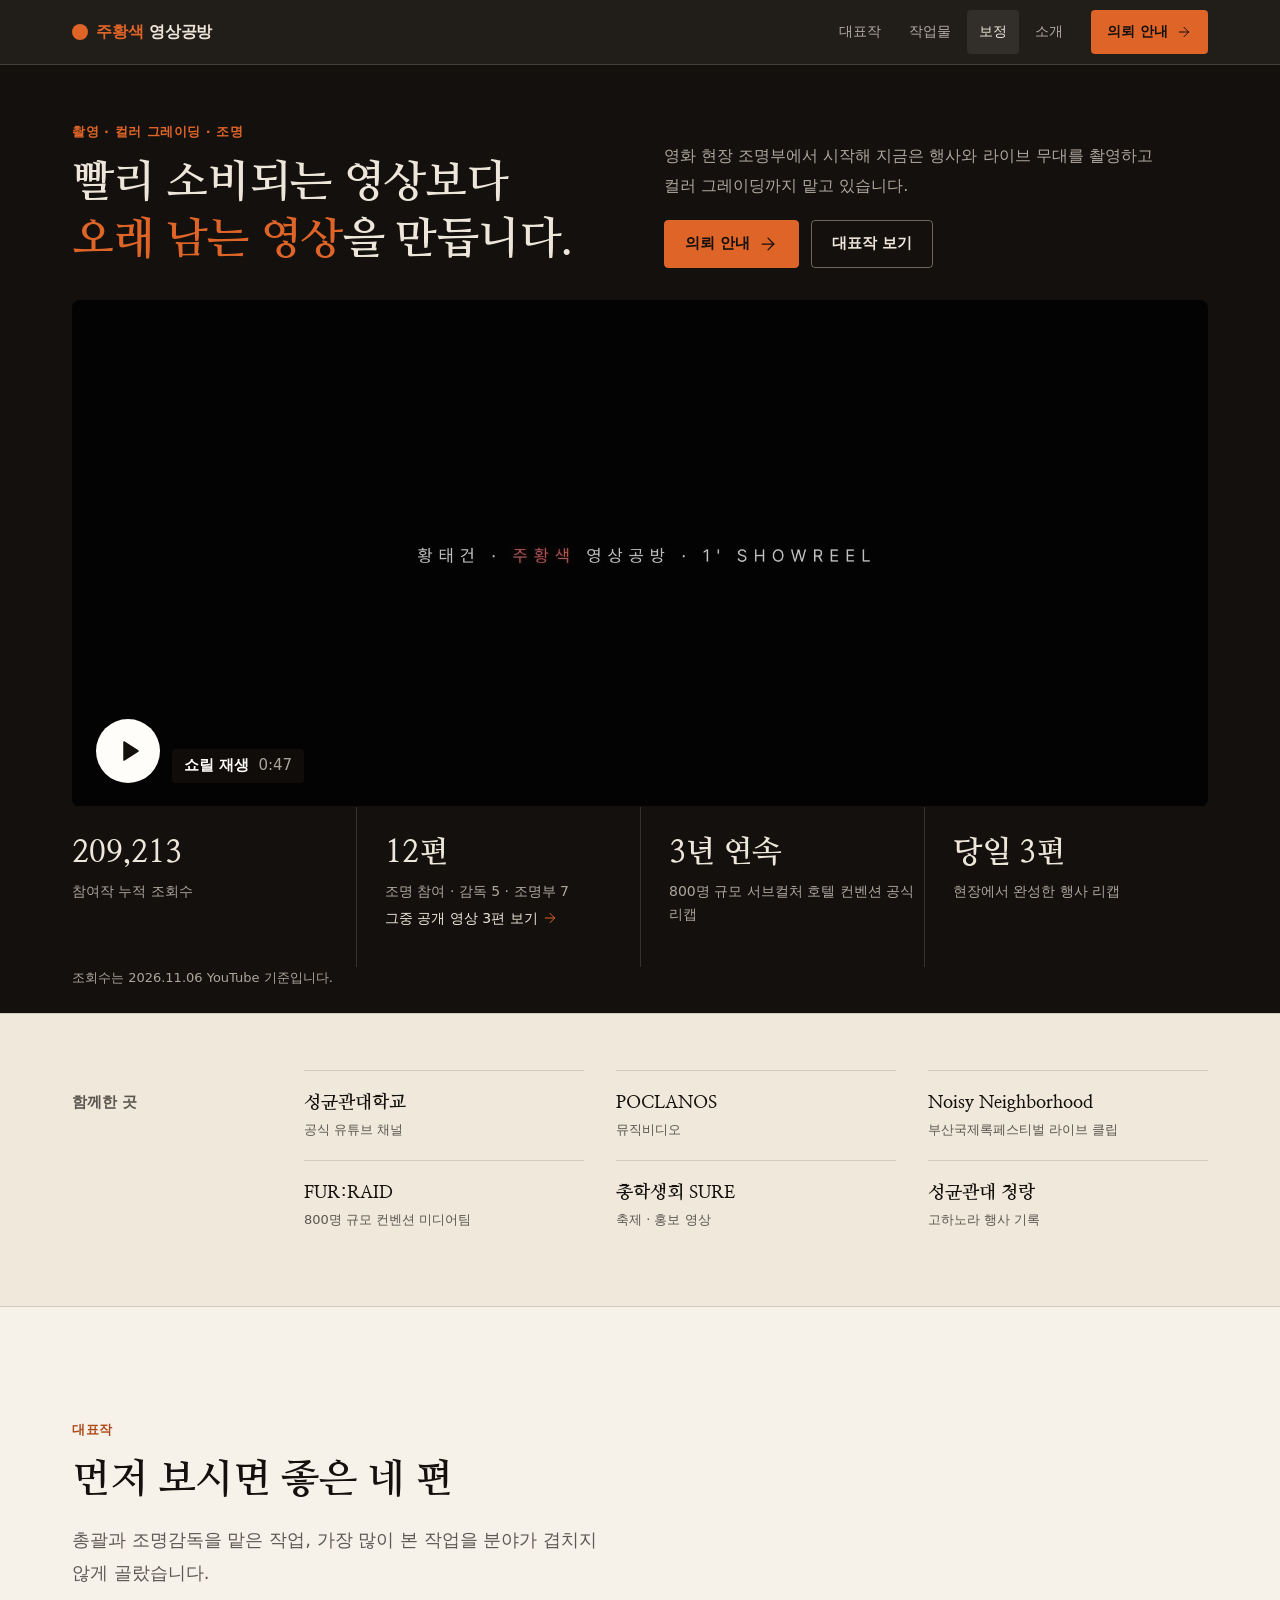
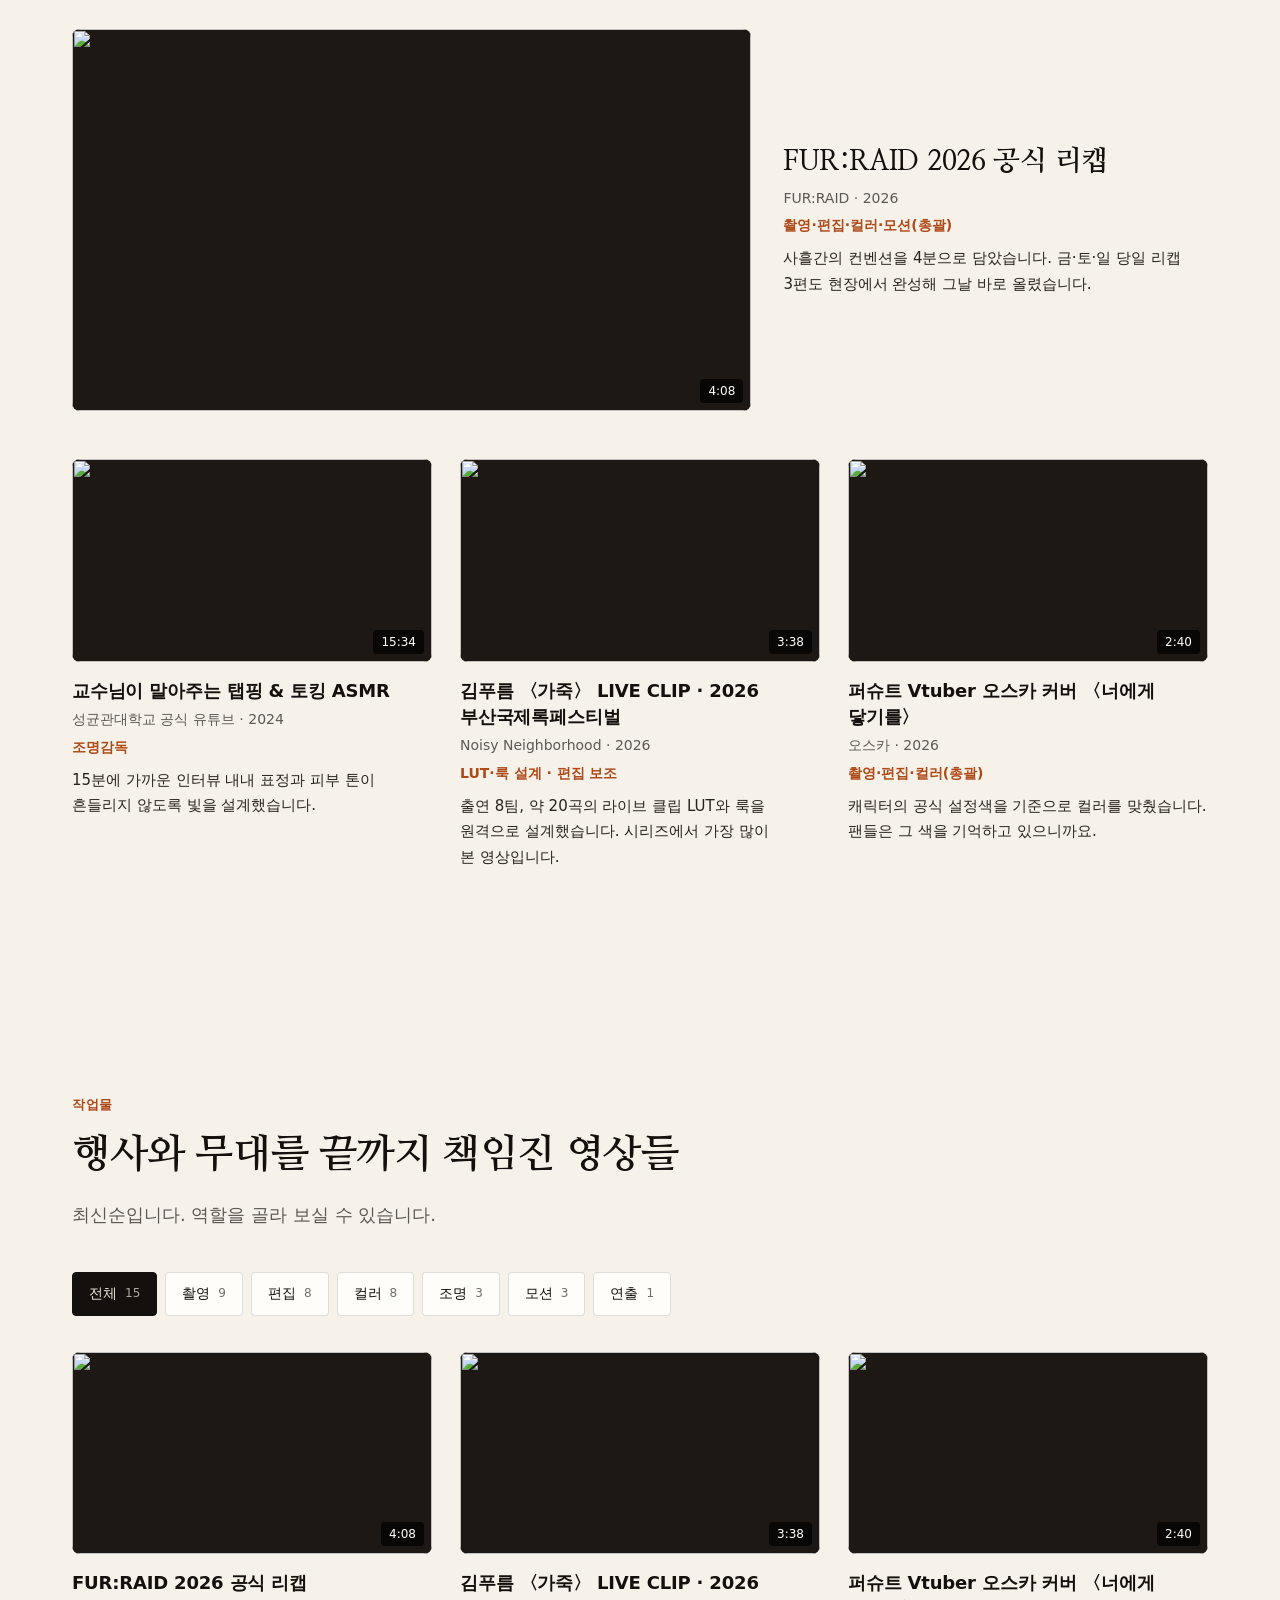
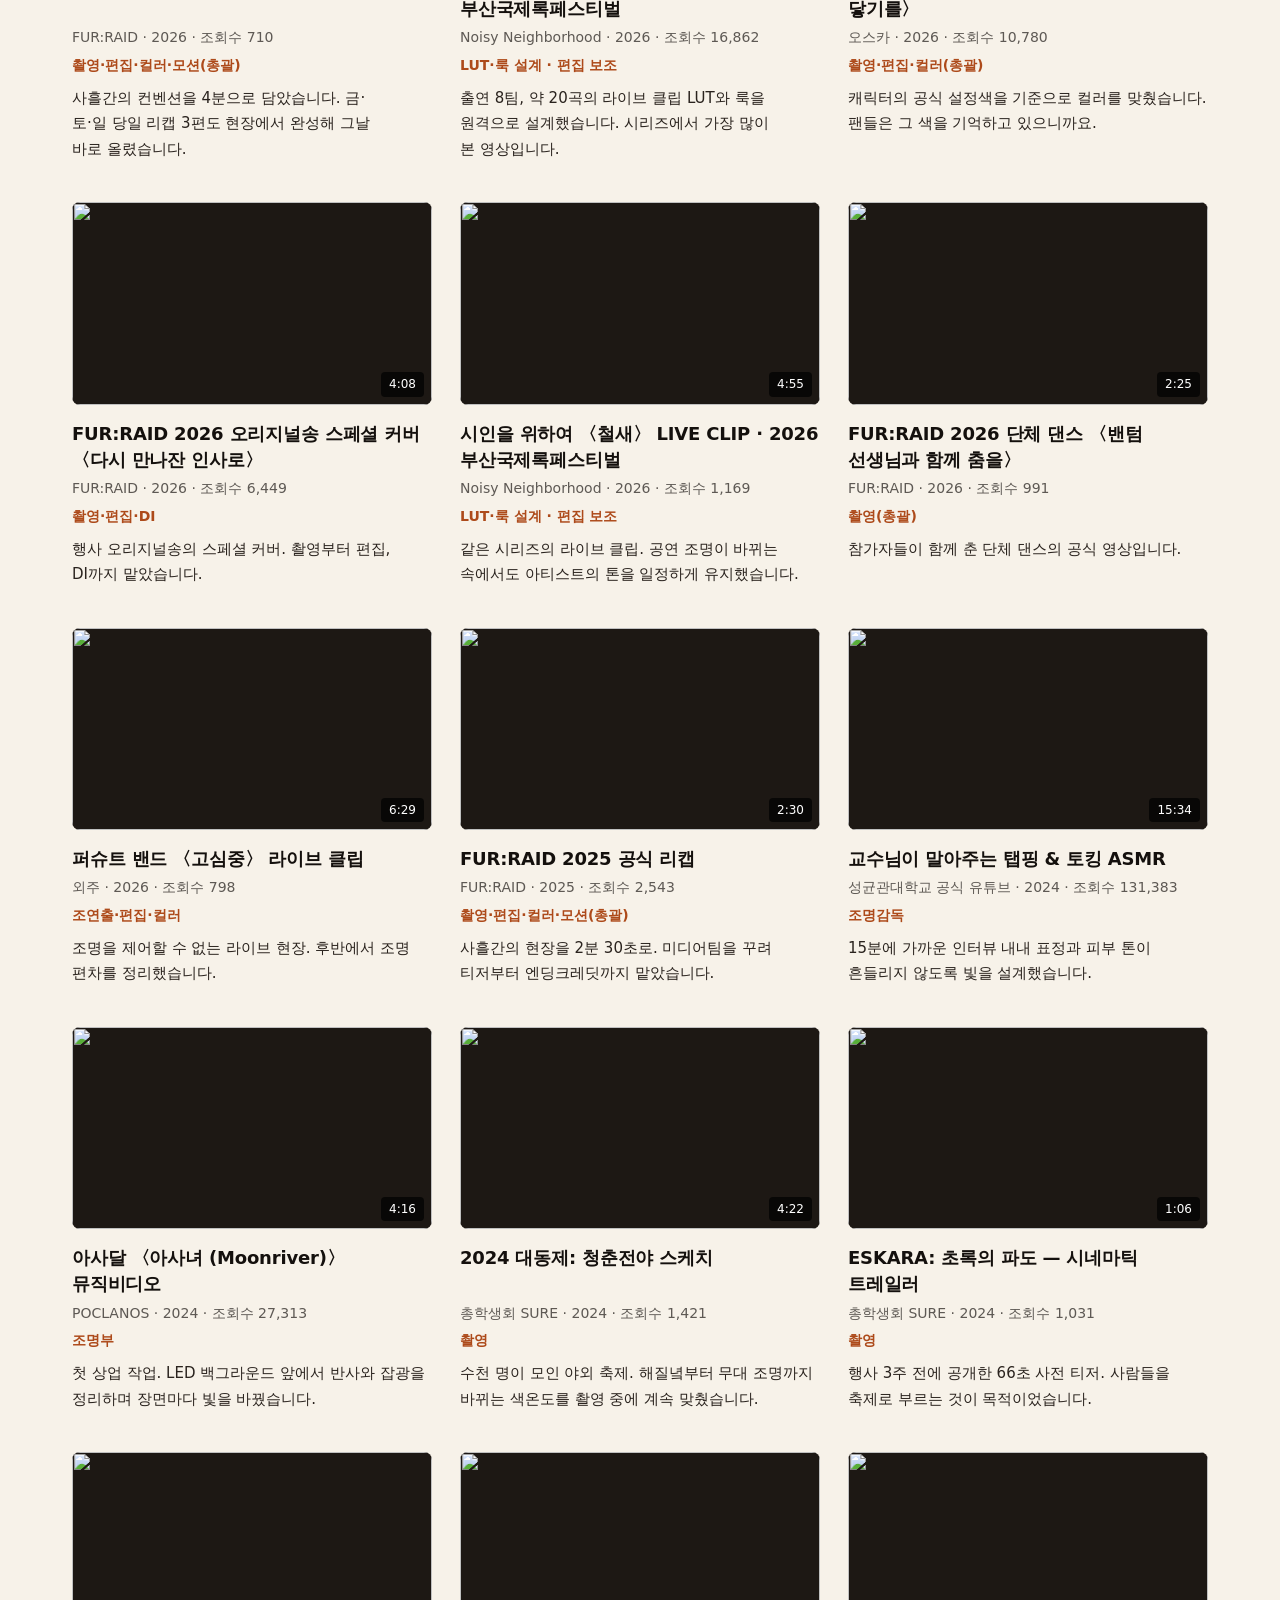
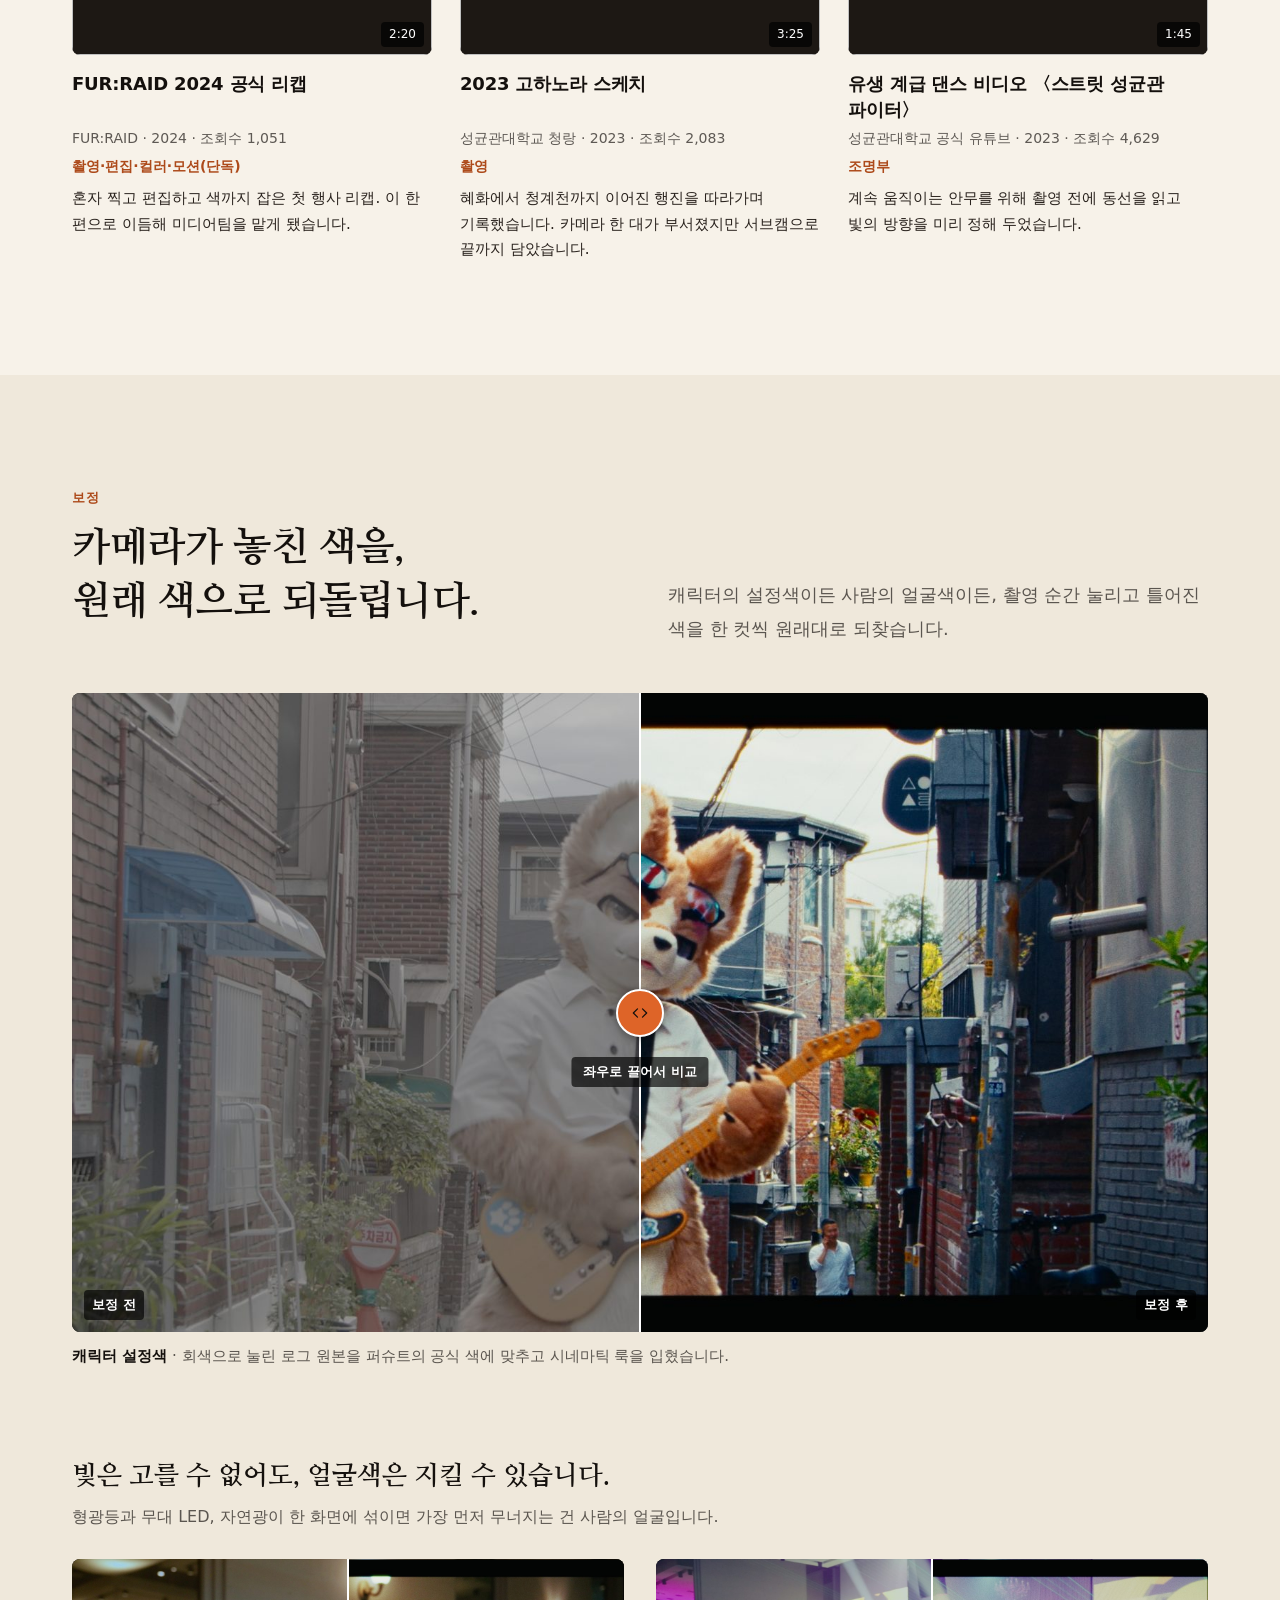
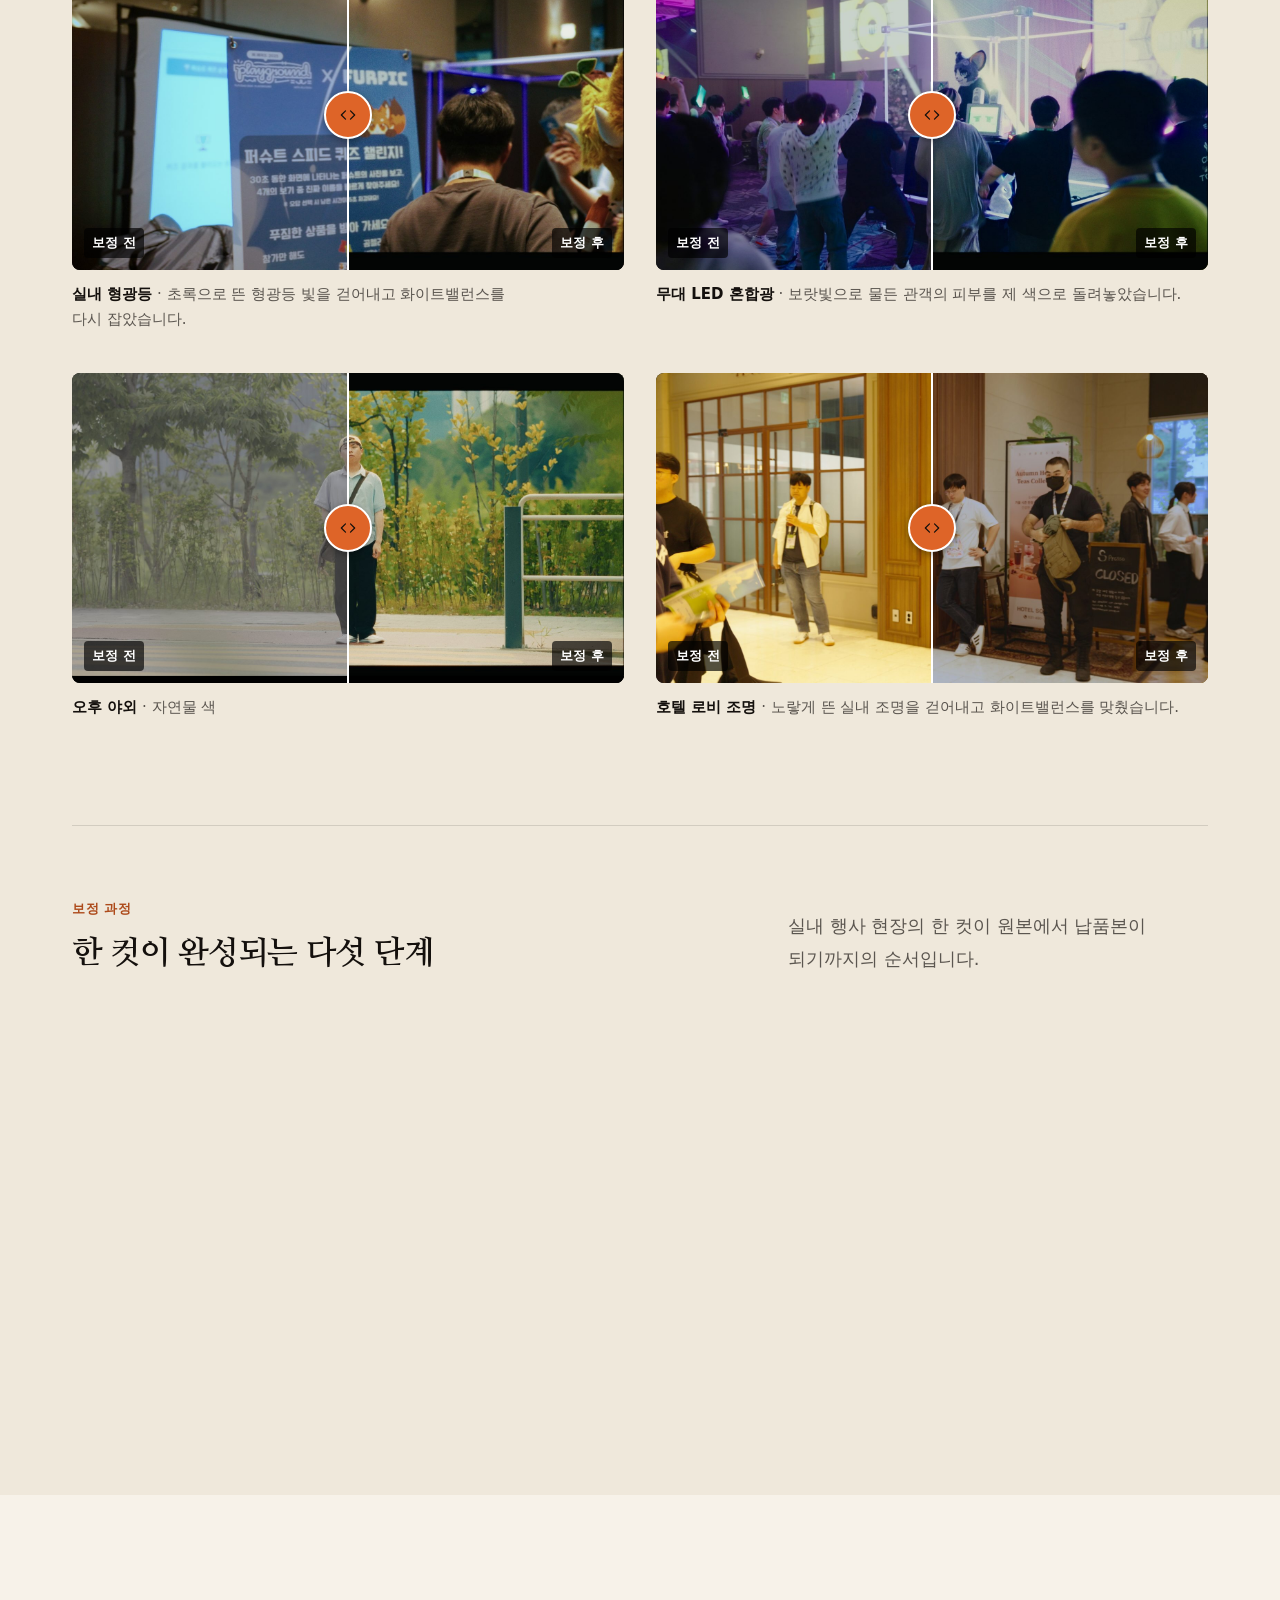
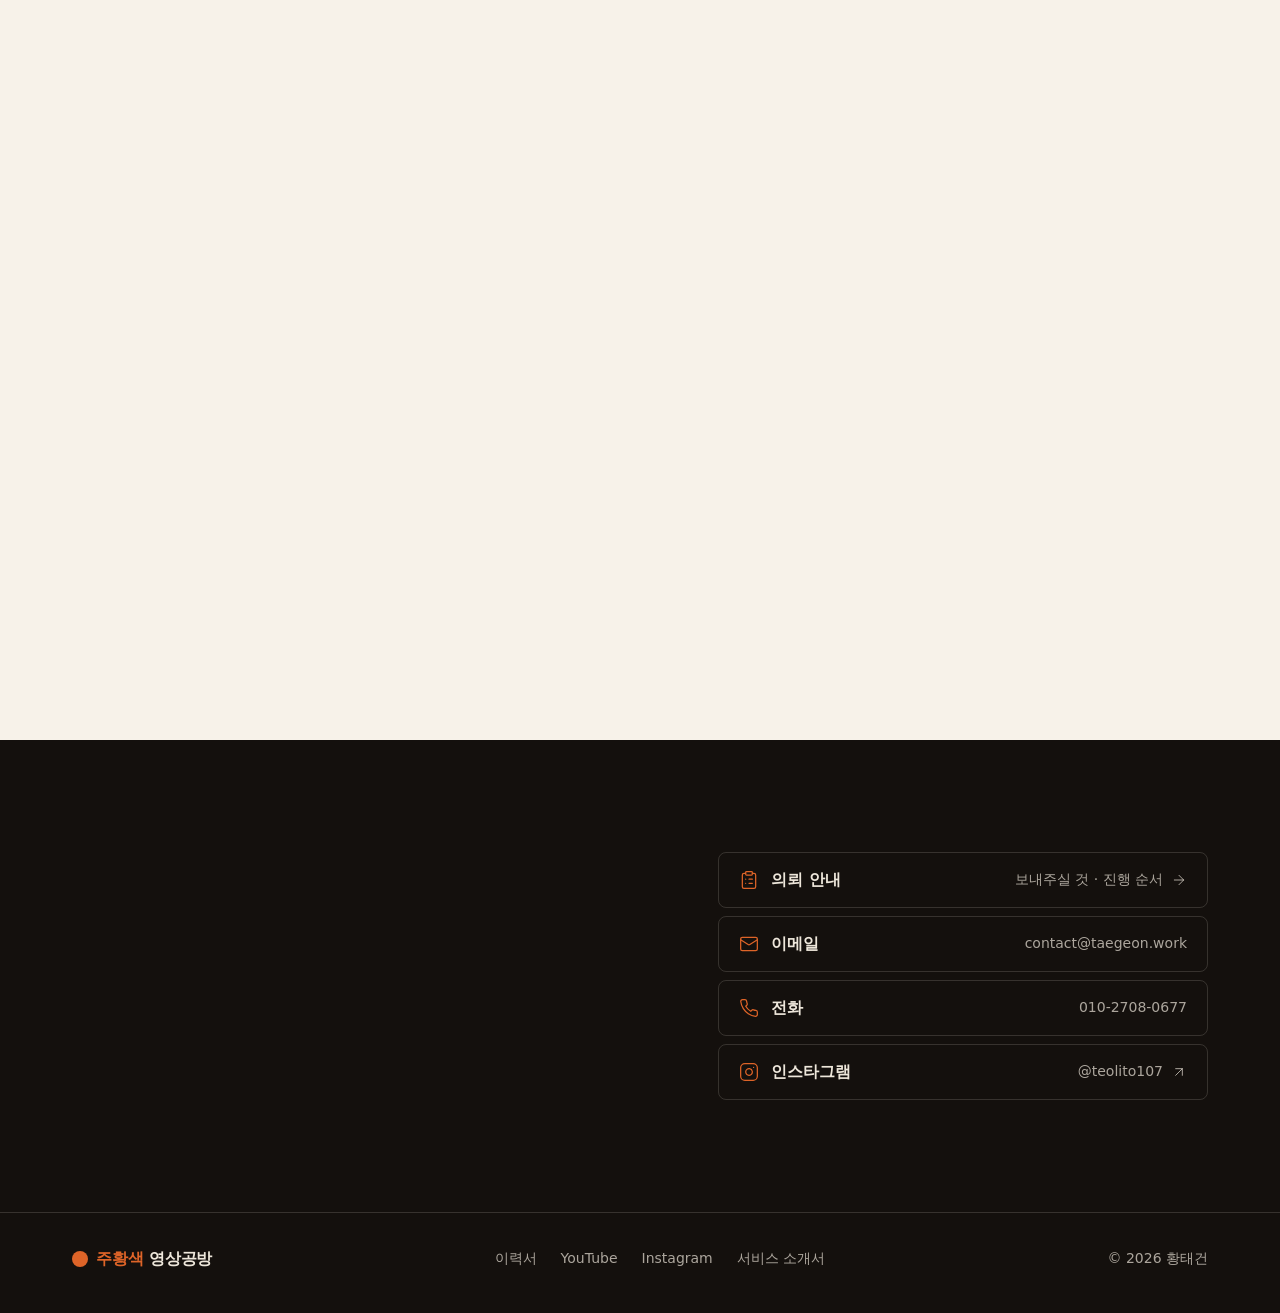
==== commit d37496f8: "연락처 메일을 contact@taegeon.work로 Co-Authored-By: Claude Opus 5.5 <noreply@anthropic.com>" ====
--- a/index.html
+++ b/index.html
@@ -23,7 +23,7 @@
   {
    "@id": "https://taegeon.work/#person-hwangtaegeon",
    "@type": "Person",
-   "email": "mailto:teodrive44@gmail.com",
+   "email": "mailto:contact@taegeon.work",
    "jobTitle": "촬영 · 컬러 그레이딩 · 조명",
    "knowsAbout": [
     {
@@ -1514,7 +1514,7 @@
 <!-- build:contact -->
 <ul class="cta-links">
   <li><a href="request.html"><span class="k"><svg class="ic" viewBox="0 0 24 24" fill="none" stroke="currentColor" stroke-width="1.5" stroke-linecap="round" stroke-linejoin="round" aria-hidden="true"><rect width="8" height="4" x="8" y="2" rx="1"/><path d="M16 4h2a2 2 0 0 1 2 2v14a2 2 0 0 1-2 2H6a2 2 0 0 1-2-2V6a2 2 0 0 1 2-2h2"/><path d="M12 11h4"/><path d="M12 16h4"/><path d="M8 11h.01"/><path d="M8 16h.01"/></svg>의뢰 안내</span><span class="v">보내주실 것 · 진행 순서 <svg class="ic" viewBox="0 0 24 24" fill="none" stroke="currentColor" stroke-width="1.5" stroke-linecap="round" stroke-linejoin="round" aria-hidden="true"><path d="M5 12h14"/><path d="m12 5 7 7-7 7"/></svg></span></a></li>
-  <li><a href="mailto:teodrive44@gmail.com?subject=%5B%EC%9D%98%EB%A2%B0%5D%20&amp;body=%ED%96%89%EC%82%AC%20%EB%82%A0%EC%A7%9C%3A%20%0A%EC%9E%A5%EC%86%8C%3A%20%0A%EC%9B%90%ED%95%98%EB%8A%94%20%EC%9E%91%EC%97%85%3A%20%0A%EA%BC%AD%20%EB%8B%B4%EC%95%84%EC%95%BC%20%ED%95%A0%20%EC%88%9C%EA%B0%84%3A%20%0A%EC%B0%B8%EA%B3%A0%20%EC%98%81%EC%83%81%3A%20%0A%EC%84%B1%ED%95%A8%20%C2%B7%20%EB%8B%A8%EC%B2%B4%EB%AA%85%3A%20%0A"><span class="k"><svg class="ic" viewBox="0 0 24 24" fill="none" stroke="currentColor" stroke-width="1.5" stroke-linecap="round" stroke-linejoin="round" aria-hidden="true"><rect width="20" height="16" x="2" y="4" rx="2"/><path d="m22 7-8.97 5.7a1.94 1.94 0 0 1-2.06 0L2 7"/></svg>이메일</span><span class="v">teodrive44@gmail.com</span></a></li>
+  <li><a href="mailto:contact@taegeon.work?subject=%5B%EC%9D%98%EB%A2%B0%5D%20&amp;body=%ED%96%89%EC%82%AC%20%EB%82%A0%EC%A7%9C%3A%20%0A%EC%9E%A5%EC%86%8C%3A%20%0A%EC%9B%90%ED%95%98%EB%8A%94%20%EC%9E%91%EC%97%85%3A%20%0A%EA%BC%AD%20%EB%8B%B4%EC%95%84%EC%95%BC%20%ED%95%A0%20%EC%88%9C%EA%B0%84%3A%20%0A%EC%B0%B8%EA%B3%A0%20%EC%98%81%EC%83%81%3A%20%0A%EC%84%B1%ED%95%A8%20%C2%B7%20%EB%8B%A8%EC%B2%B4%EB%AA%85%3A%20%0A"><span class="k"><svg class="ic" viewBox="0 0 24 24" fill="none" stroke="currentColor" stroke-width="1.5" stroke-linecap="round" stroke-linejoin="round" aria-hidden="true"><rect width="20" height="16" x="2" y="4" rx="2"/><path d="m22 7-8.97 5.7a1.94 1.94 0 0 1-2.06 0L2 7"/></svg>이메일</span><span class="v">contact@taegeon.work</span></a></li>
   <li><a href="tel:010-2708-0677"><span class="k"><svg class="ic" viewBox="0 0 24 24" fill="none" stroke="currentColor" stroke-width="1.5" stroke-linecap="round" stroke-linejoin="round" aria-hidden="true"><path d="M22 16.92v3a2 2 0 0 1-2.18 2 19.79 19.79 0 0 1-8.63-3.07 19.5 19.5 0 0 1-6-6 19.79 19.79 0 0 1-3.07-8.67A2 2 0 0 1 4.11 2h3a2 2 0 0 1 2 1.72c.13.96.36 1.9.7 2.81a2 2 0 0 1-.45 2.11L8.09 9.91a16 16 0 0 0 6 6l1.27-1.27a2 2 0 0 1 2.11-.45c.91.34 1.85.57 2.81.7A2 2 0 0 1 22 16.92Z"/></svg>전화</span><span class="v">010-2708-0677</span></a></li>
   <li><a href="https://www.instagram.com/teolito107/" target="_blank" rel="noopener"><span class="k"><svg class="ic" viewBox="0 0 24 24" fill="none" stroke="currentColor" stroke-width="1.5" stroke-linecap="round" stroke-linejoin="round" aria-hidden="true"><rect width="20" height="20" x="2" y="2" rx="5"/><path d="M16 11.37A4 4 0 1 1 12.63 8 4 4 0 0 1 16 11.37Z"/><path d="M17.5 6.5h.01"/></svg>인스타그램</span><span class="v">@teolito107 <svg class="ic" viewBox="0 0 24 24" fill="none" stroke="currentColor" stroke-width="1.5" stroke-linecap="round" stroke-linejoin="round" aria-hidden="true"><path d="M7 7h10v10"/><path d="M7 17 17 7"/></svg><span class="sr-only">(새 창)</span></span></a></li>
 </ul>
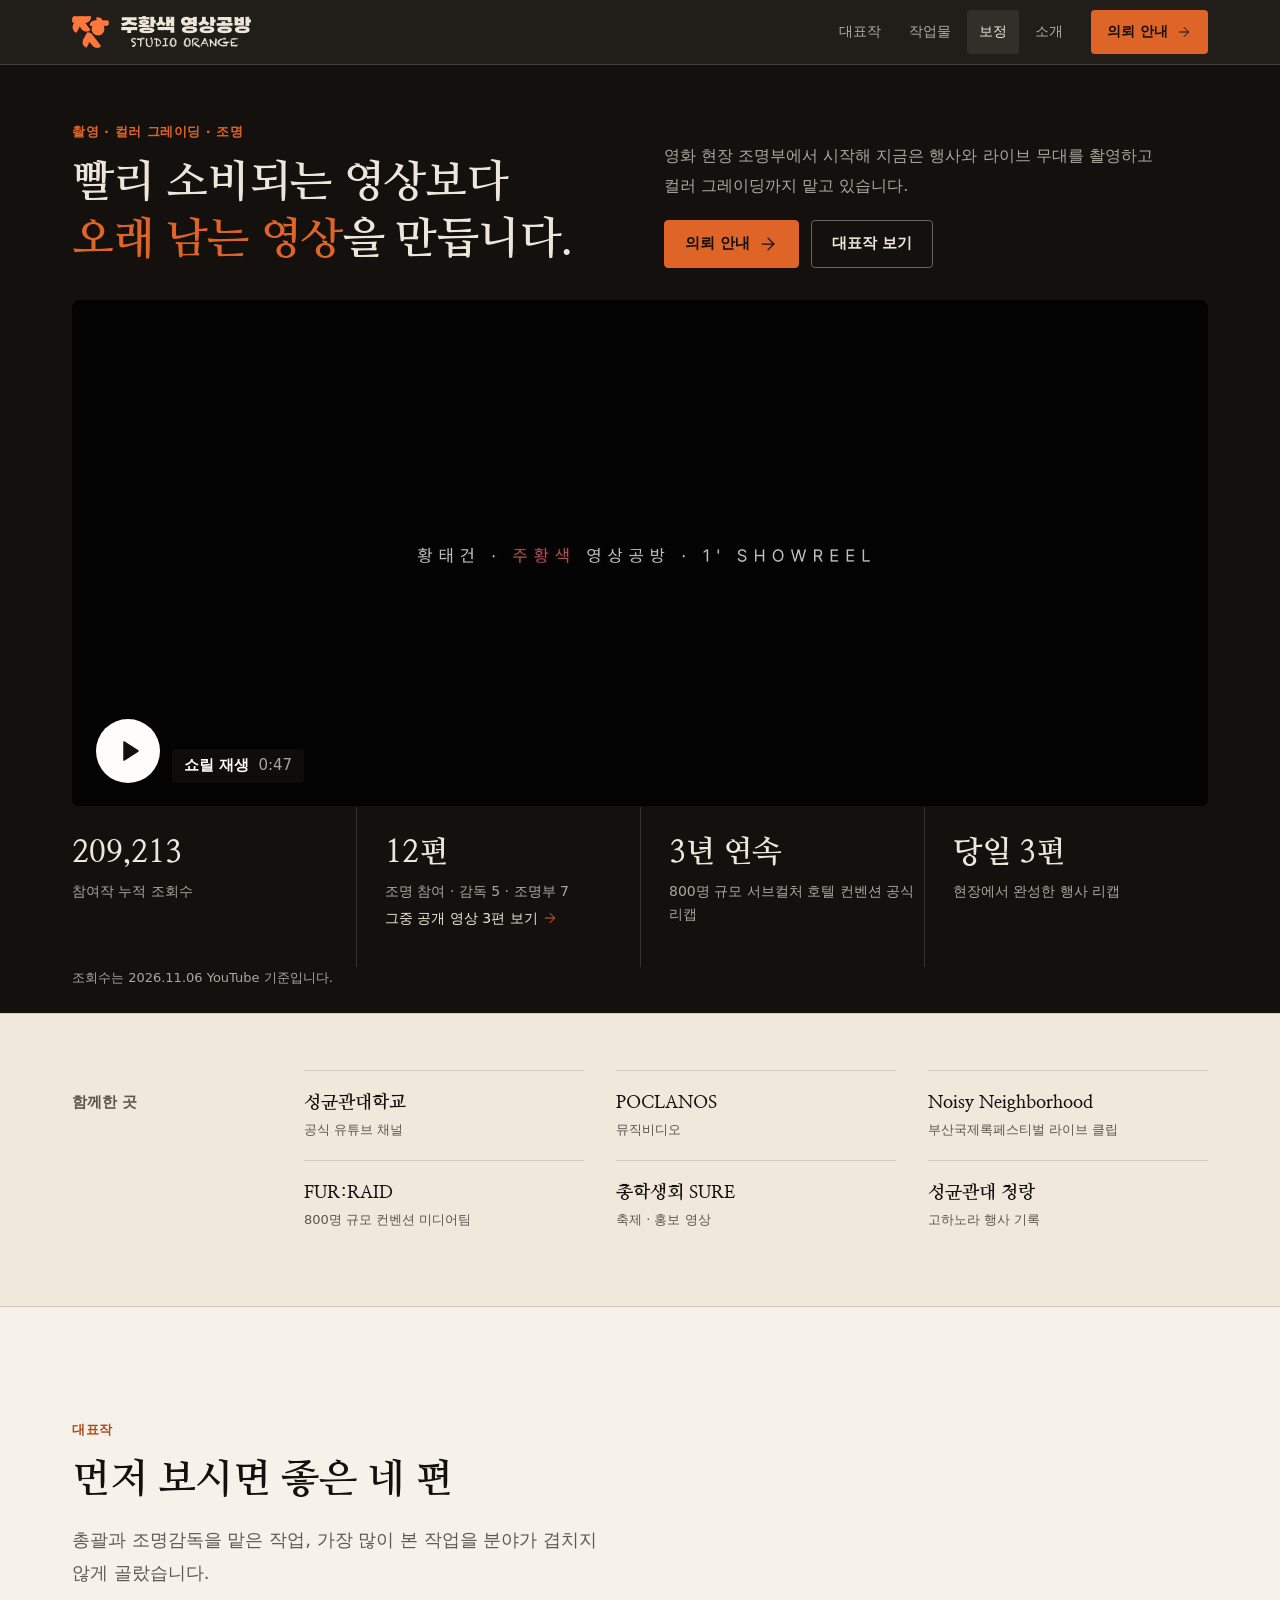
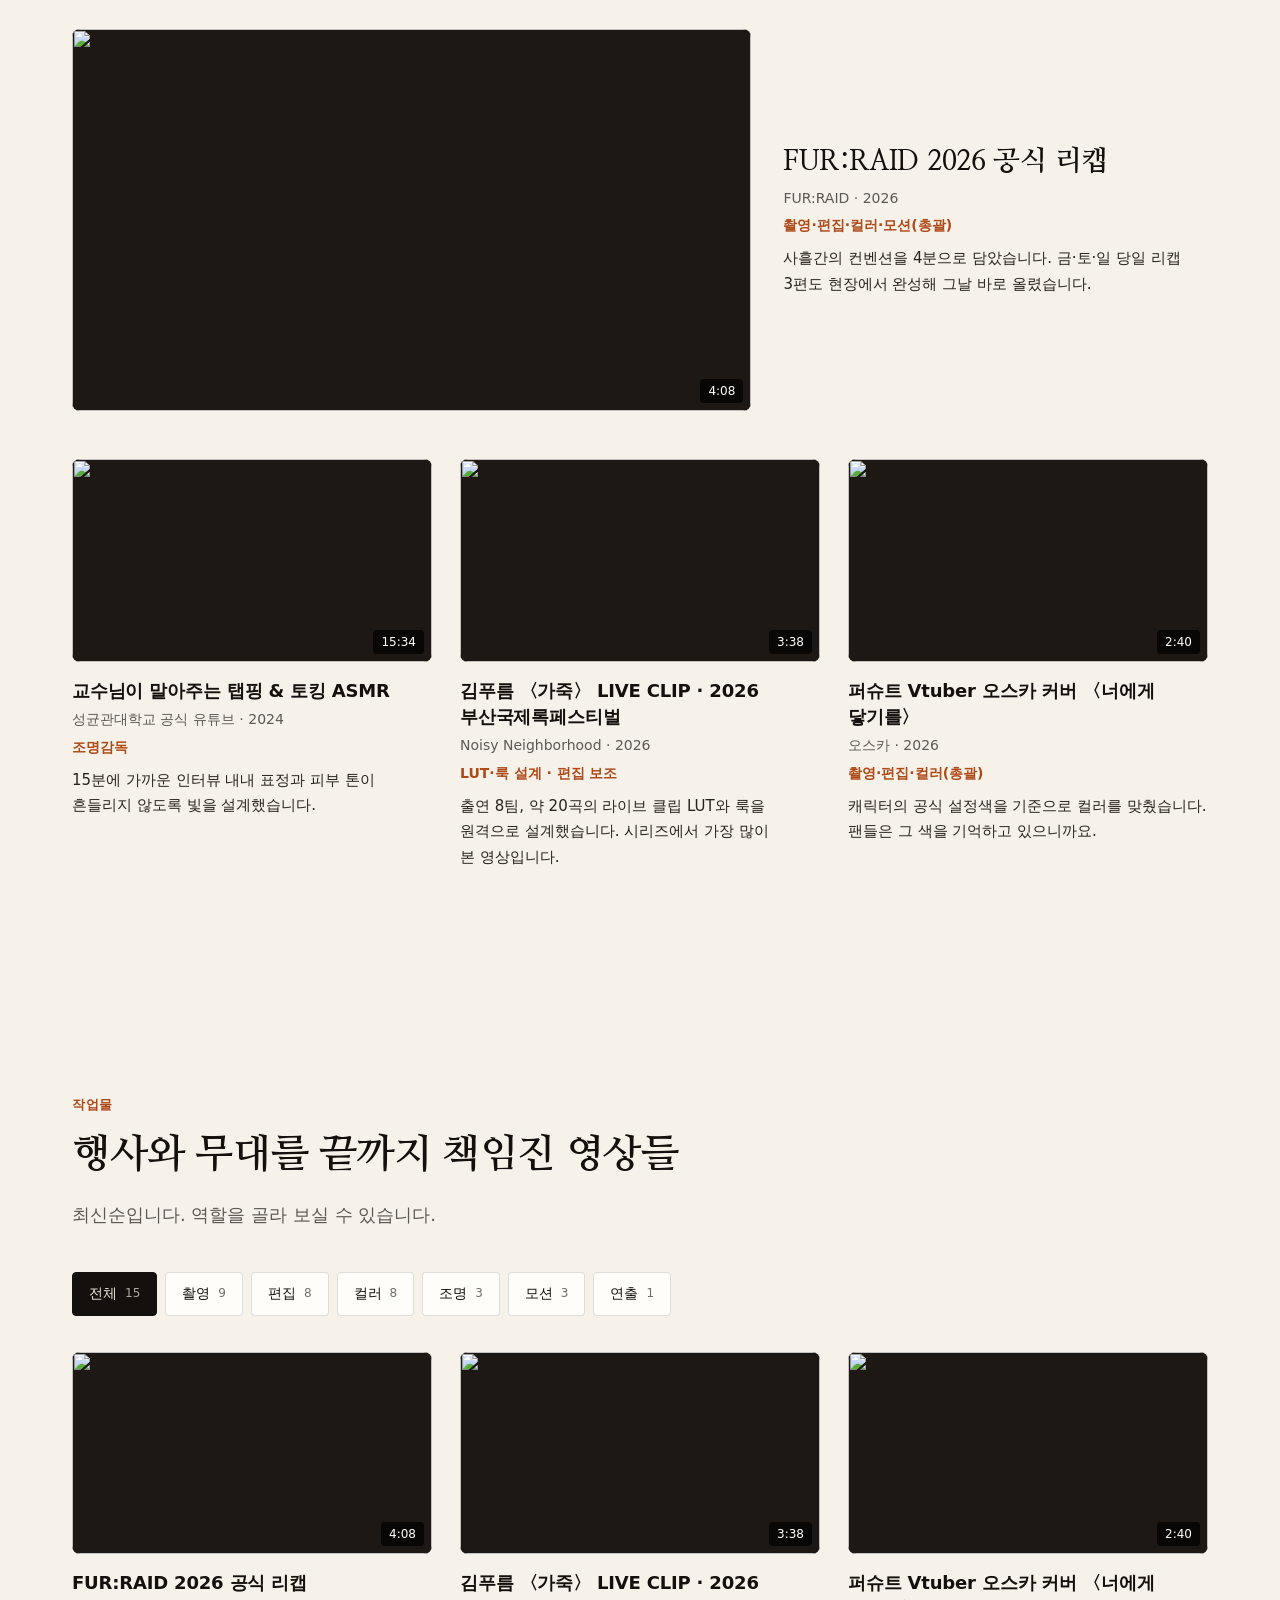
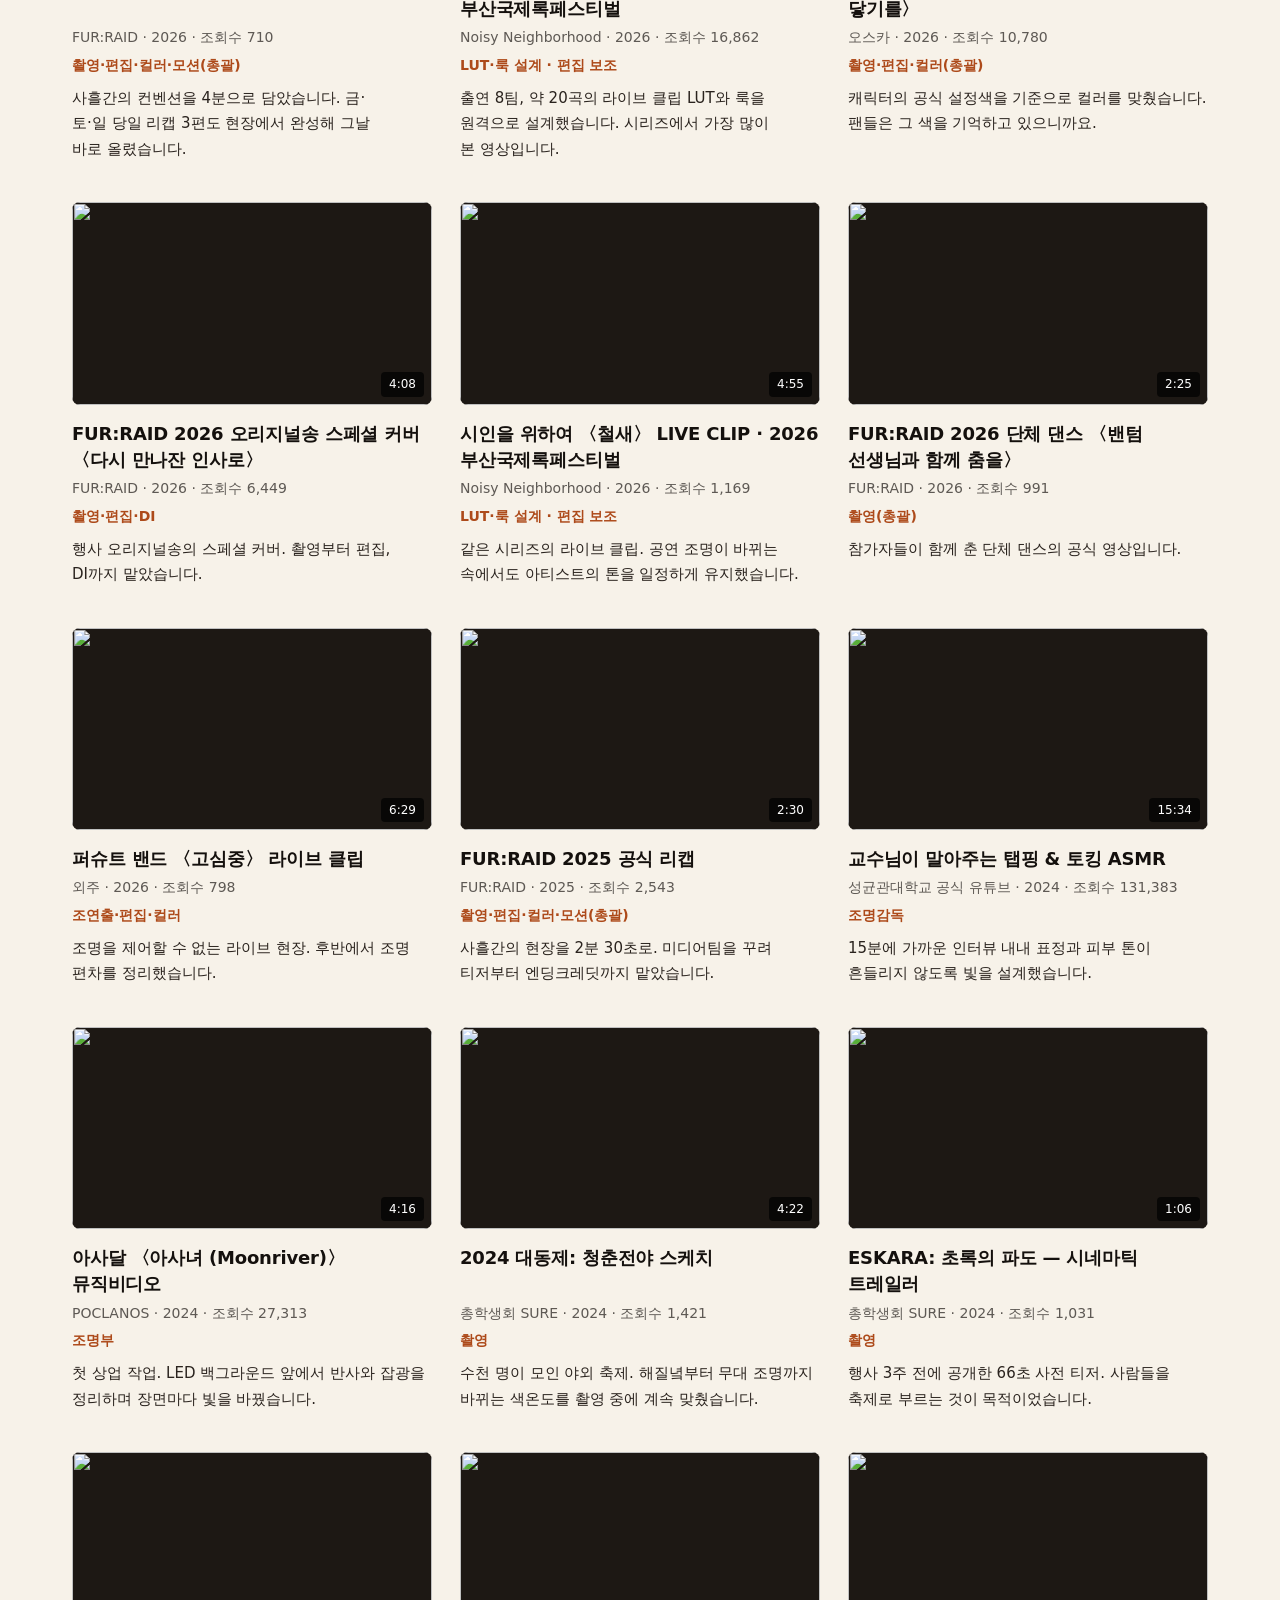
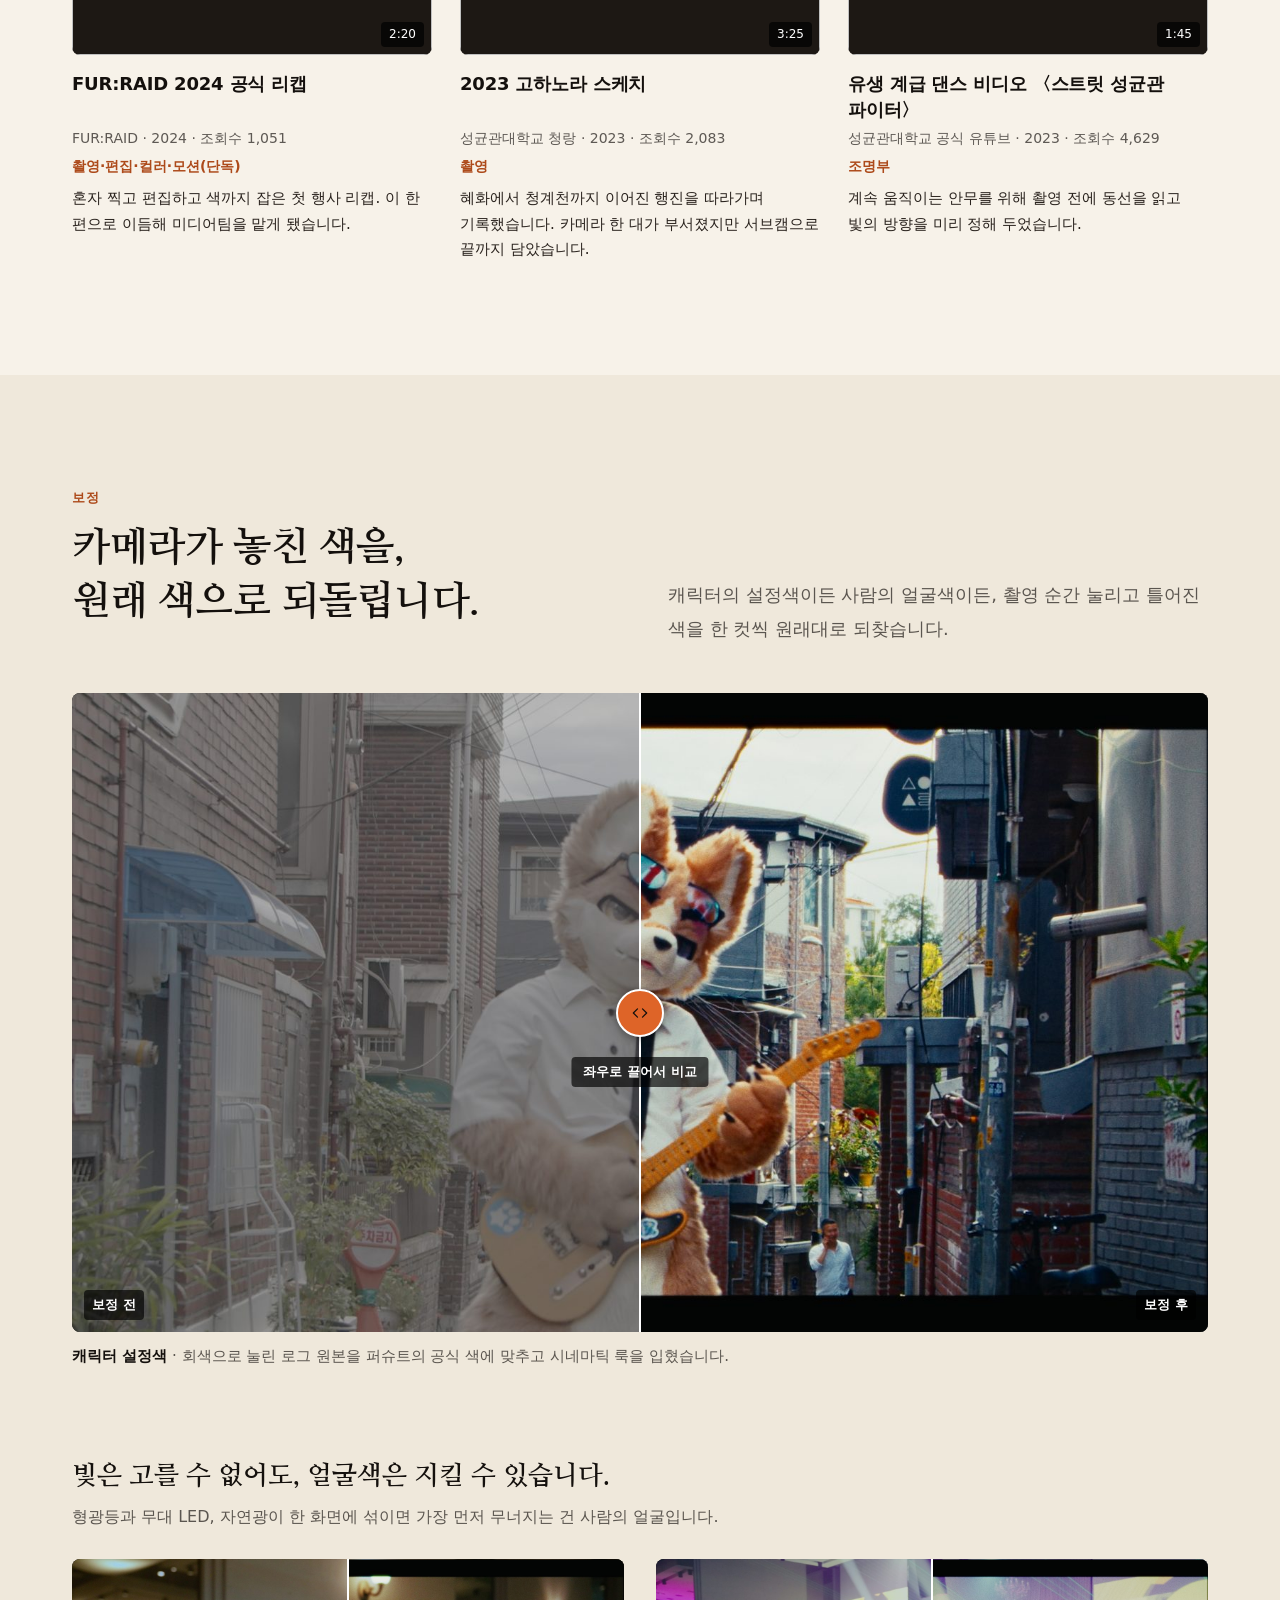
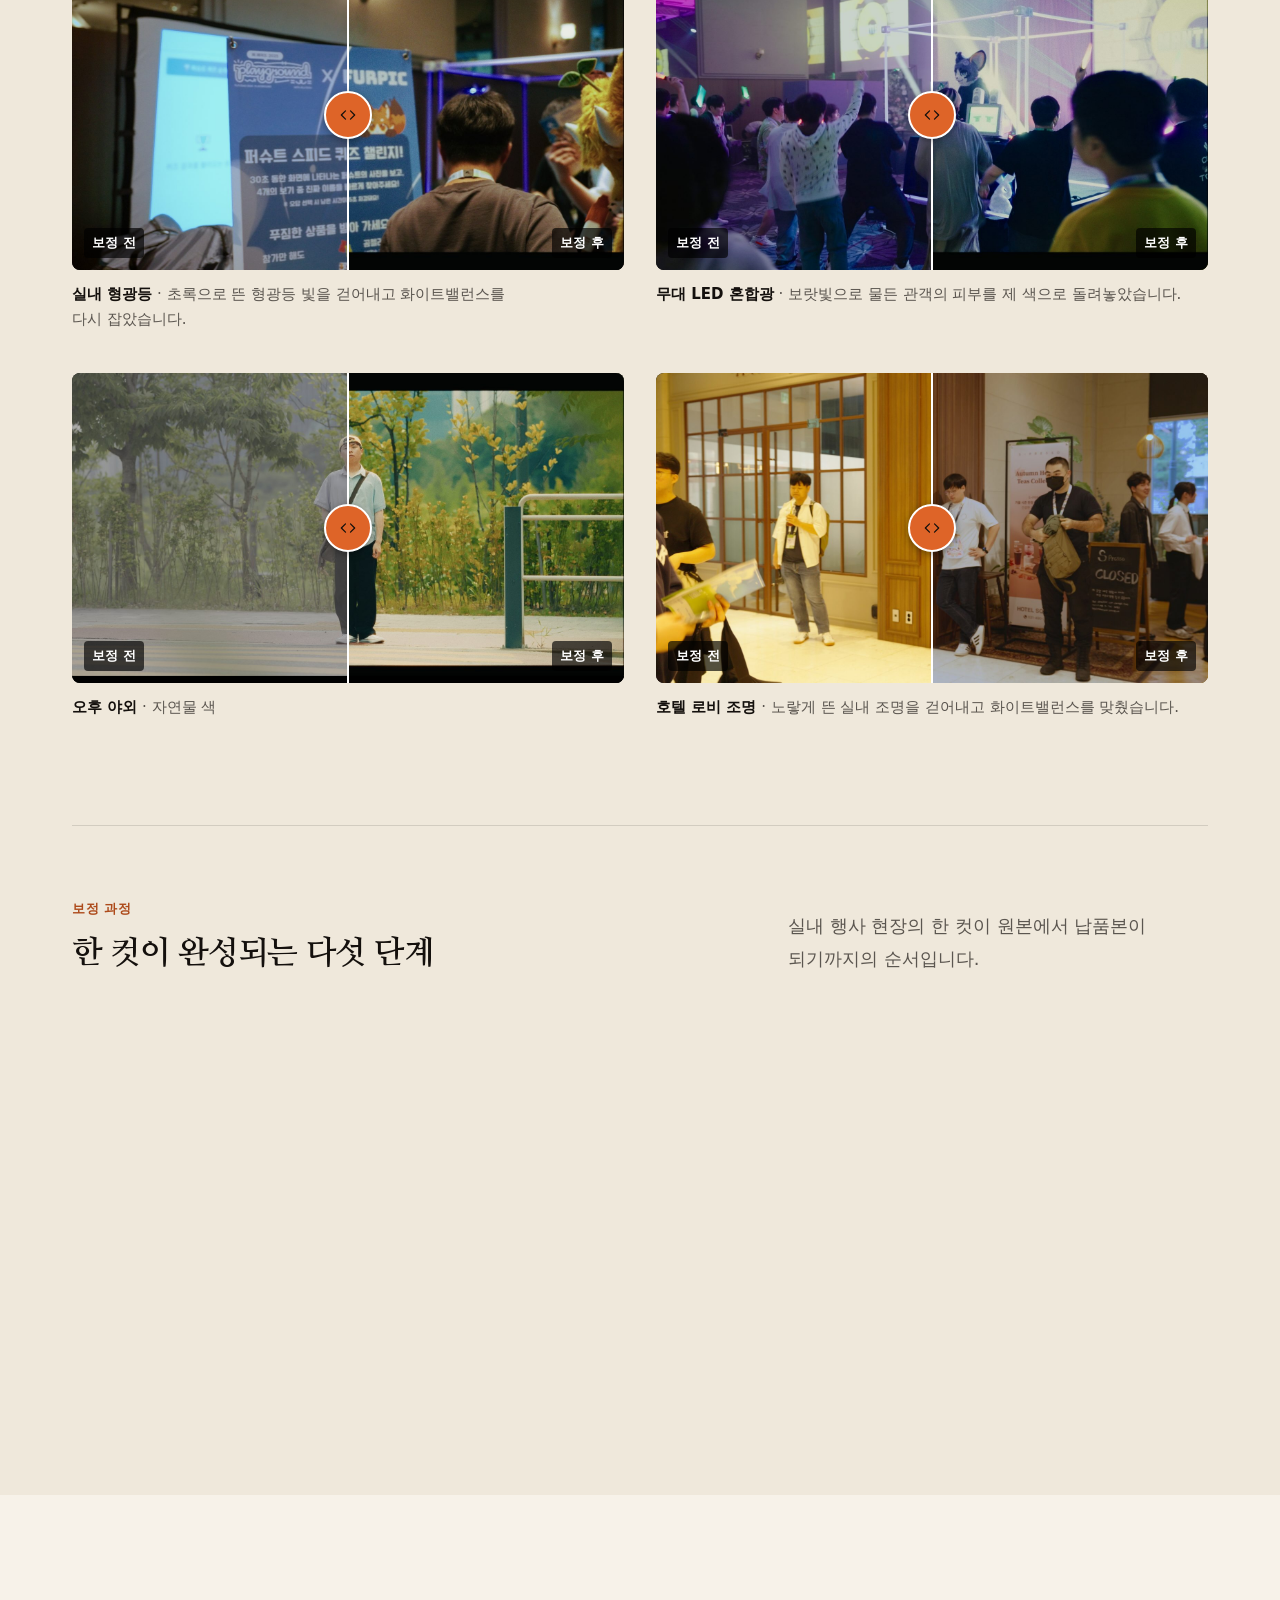
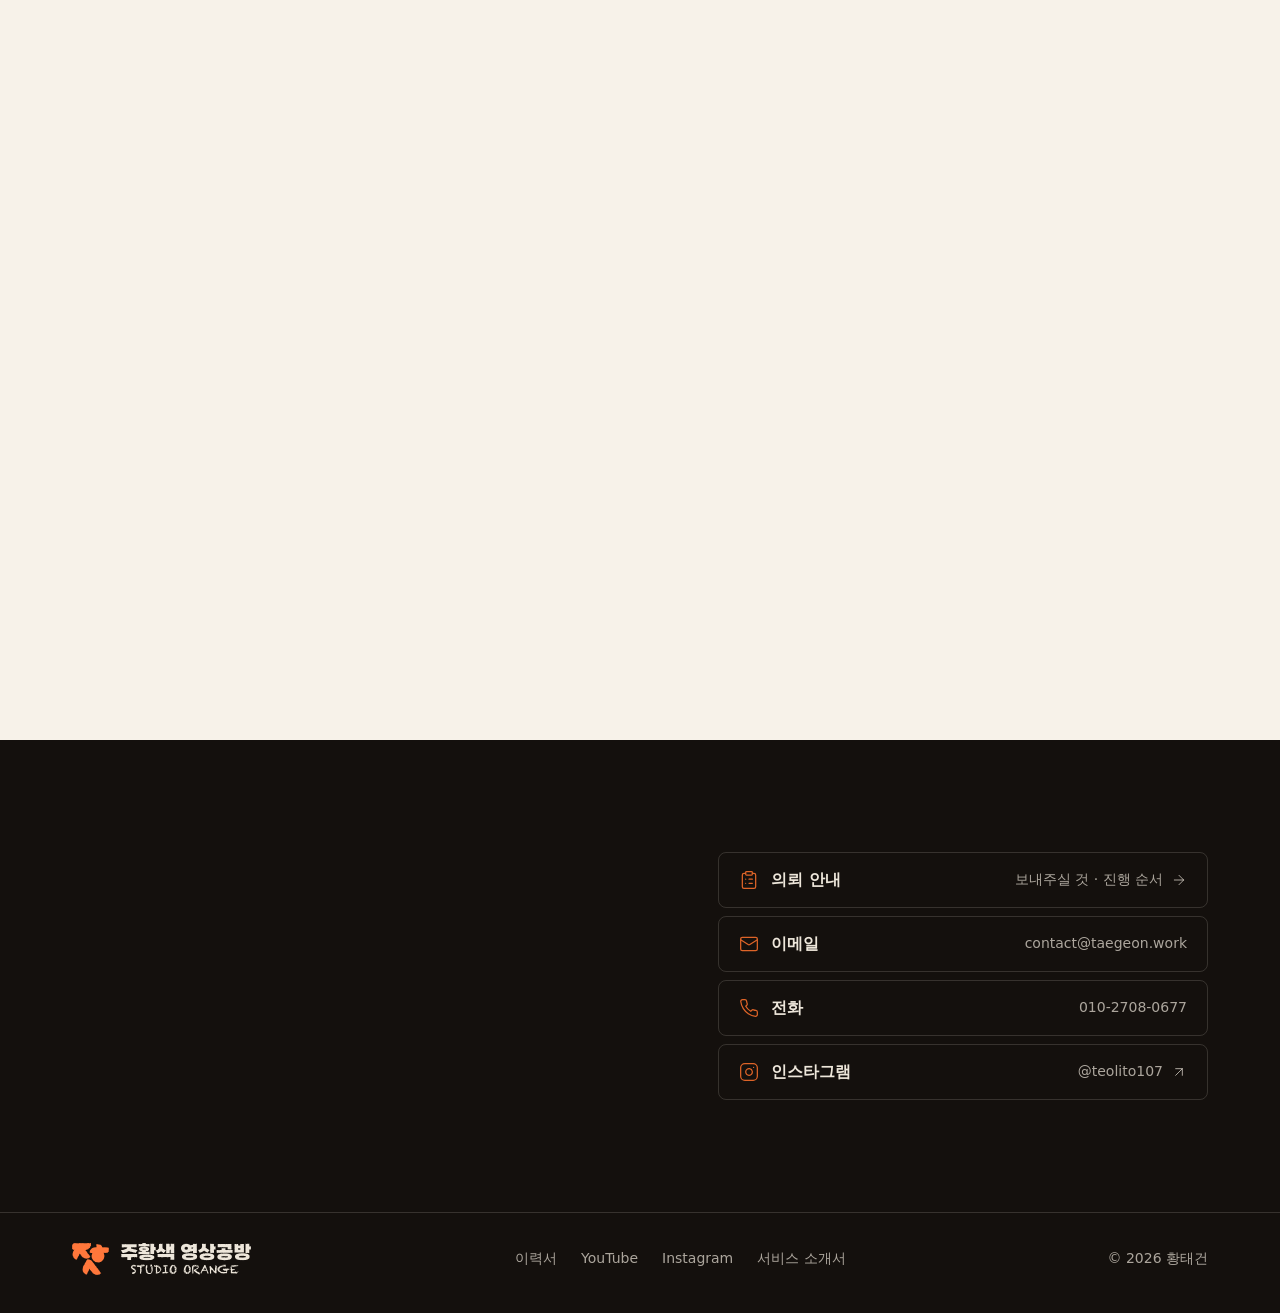
==== commit b410ca6d: "로고 적용: 상단·하단에 ㅈㅎㅅ 마크와 글씨 로고, 파비콘 추가 글씨 로고의 STUDIO ORANGE는 Chalkduster 글꼴을 도형으로 바꿔 어느 기기에서나 같게 보이도록 했" ====
--- a/index.html
+++ b/index.html
@@ -8,6 +8,9 @@
 <title>주황색 영상공방 · 황태건</title>
 <meta name="description" content="행사 현장을 촬영하고 색까지 직접 잡는 1인 영상공방, 황태건의 포트폴리오입니다. 촬영 · 컬러 그레이딩 · 조명.">
 <link rel="canonical" href="https://taegeon.work/">
+<link rel="icon" href="https://taegeon.work/img/favicon.svg" type="image/svg+xml">
+<link rel="icon" href="https://taegeon.work/img/favicon-32.png" sizes="32x32" type="image/png">
+<link rel="apple-touch-icon" href="https://taegeon.work/img/apple-touch-icon.png">
 <meta property="og:type" content="website">
 <meta property="og:site_name" content="주황색 영상공방">
 <meta property="og:locale" content="ko_KR">
@@ -160,6 +163,7 @@
    "founder": {
     "@id": "https://taegeon.work/#person-hwangtaegeon"
    },
+   "logo": "https://taegeon.work/img/logo-mark.svg",
    "name": "주황색 영상공방",
    "url": "https://taegeon.work/"
   },
@@ -1075,7 +1079,7 @@
 
 <header class="site-header">
   <div class="wrap">
-    <a class="logo" href="#top" aria-label="주황색 영상공방 처음으로"><span class="logo-mark" aria-hidden="true"></span><span><b>주황색</b> 영상공방</span></a>
+    <a class="logo" href="#top" aria-label="주황색 영상공방 처음으로"><img class="logo-mark" src="img/logo-mark.svg" alt="" width="37" height="32"><span class="logo-word" aria-hidden="true"></span></a>
     <button class="menu-btn" type="button" aria-label="메뉴 열기" aria-expanded="false" aria-controls="nav"><svg class="ic" viewBox="0 0 24 24" fill="none" stroke="currentColor" stroke-width="1.5" stroke-linecap="round" stroke-linejoin="round" aria-hidden="true"><path d="M4 6h16"/><path d="M4 12h16"/><path d="M4 18h16"/></svg></button>
     <nav class="nav" id="nav" aria-label="주요 메뉴">
       <a class="scroll" href="#featured">대표작</a>
@@ -1526,7 +1530,7 @@
 <!-- build:footer -->
 <footer class="site-footer">
   <div class="wrap">
-    <a class="logo" href="#top"><span class="logo-mark" aria-hidden="true"></span><span><b>주황색</b> 영상공방</span></a>
+    <a class="logo" href="#top"><img class="logo-mark" src="img/logo-mark.svg" alt="" width="37" height="32"><span class="logo-word" aria-hidden="true"></span><span class="sr-only">주황색 영상공방</span></a>
     <ul class="foot-links"><li><a href="https://cv.taegeon.work/" target="_blank" rel="noopener">이력서<span class="sr-only">(새 창)</span></a></li><li><a href="https://www.youtube.com/@ProductionGAL" target="_blank" rel="noopener">YouTube<span class="sr-only">(새 창)</span></a></li><li><a href="https://www.instagram.com/teolito107/" target="_blank" rel="noopener">Instagram<span class="sr-only">(새 창)</span></a></li><li><a href="guide.html" target="_blank" rel="noopener">서비스 소개서<span class="sr-only">(새 창)</span></a></li></ul>
     <p>© 2026 황태건</p>
   </div>
--- a/css/site.css
+++ b/css/site.css
@@ -35,9 +35,10 @@
 /* ---------- header ---------- */
 .site-header{position:sticky;top:0;z-index:50;background:rgba(20,16,13,.94);backdrop-filter:saturate(1.2) blur(10px);-webkit-backdrop-filter:saturate(1.2) blur(10px);border-bottom:1px solid var(--line-dark);color:var(--on-dark)}
 .site-header .wrap{height:64px;display:flex;align-items:center;justify-content:space-between;gap:24px}
-.logo{display:inline-flex;align-items:center;gap:8px;min-height:44px;font-weight:600;font-size:16px;letter-spacing:-.01em;color:var(--on-dark);white-space:nowrap}
-.logo-mark{width:16px;height:16px;border-radius:50%;background:var(--orange)}
-.logo b{color:var(--orange);font-weight:600}
+.logo{display:inline-flex;align-items:center;gap:12px;min-height:44px;color:var(--on-dark)}
+.logo-mark{display:block;width:auto;height:32px}
+/* 글씨 로고는 마스크로 그려 글자색(currentColor)을 따른다 — 어두운 바탕에서 밝게 */
+.logo-word{display:block;width:132px;height:32px;background:currentColor;-webkit-mask:url(../img/logo-wordmark.svg) left center/contain no-repeat;mask:url(../img/logo-wordmark.svg) left center/contain no-repeat}
 .nav{display:flex;align-items:center;gap:4px}
 .nav a.scroll{display:inline-flex;align-items:center;gap:4px;min-height:44px;font-size:14px;color:var(--on-dark-muted);padding:0 12px;border-radius:var(--r-sm);transition:color .2s var(--ease),background .2s var(--ease)}
 .nav a.scroll.is-current{color:var(--on-dark);background:rgba(237,230,218,.08)}
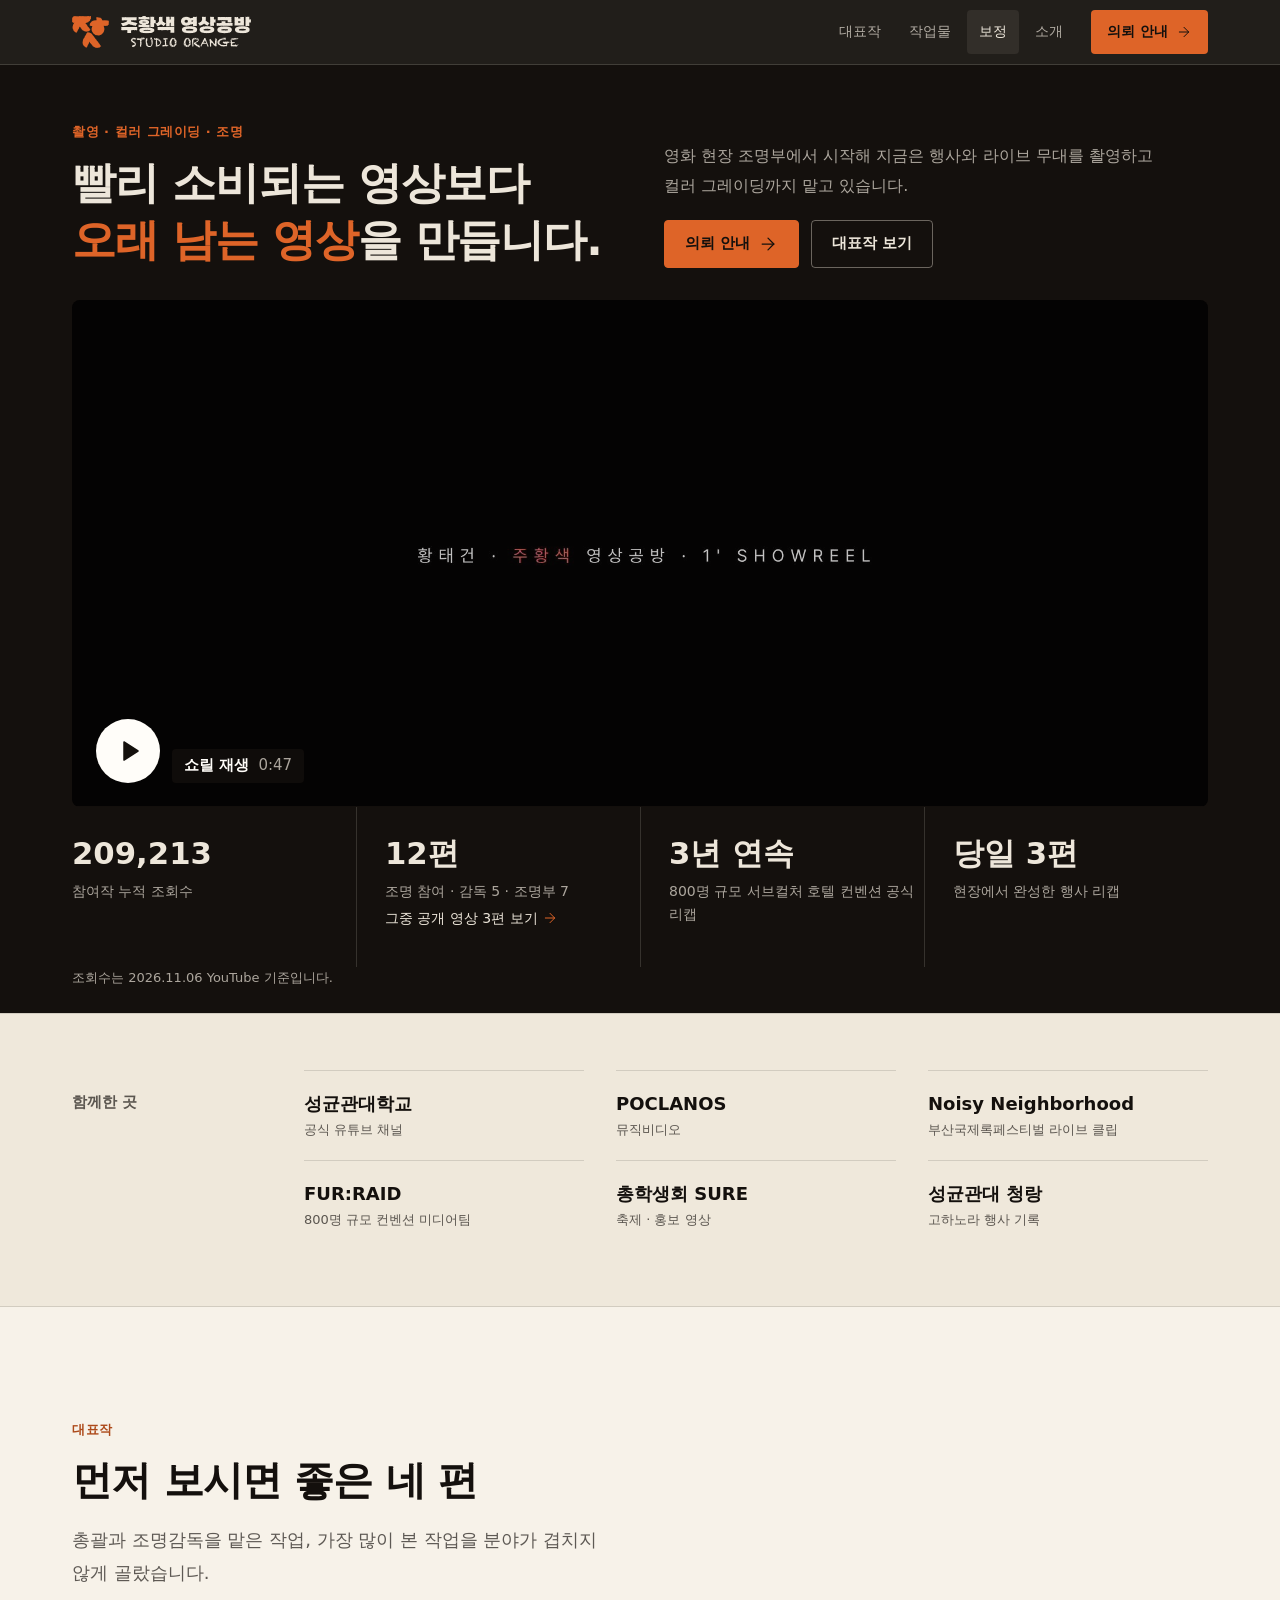
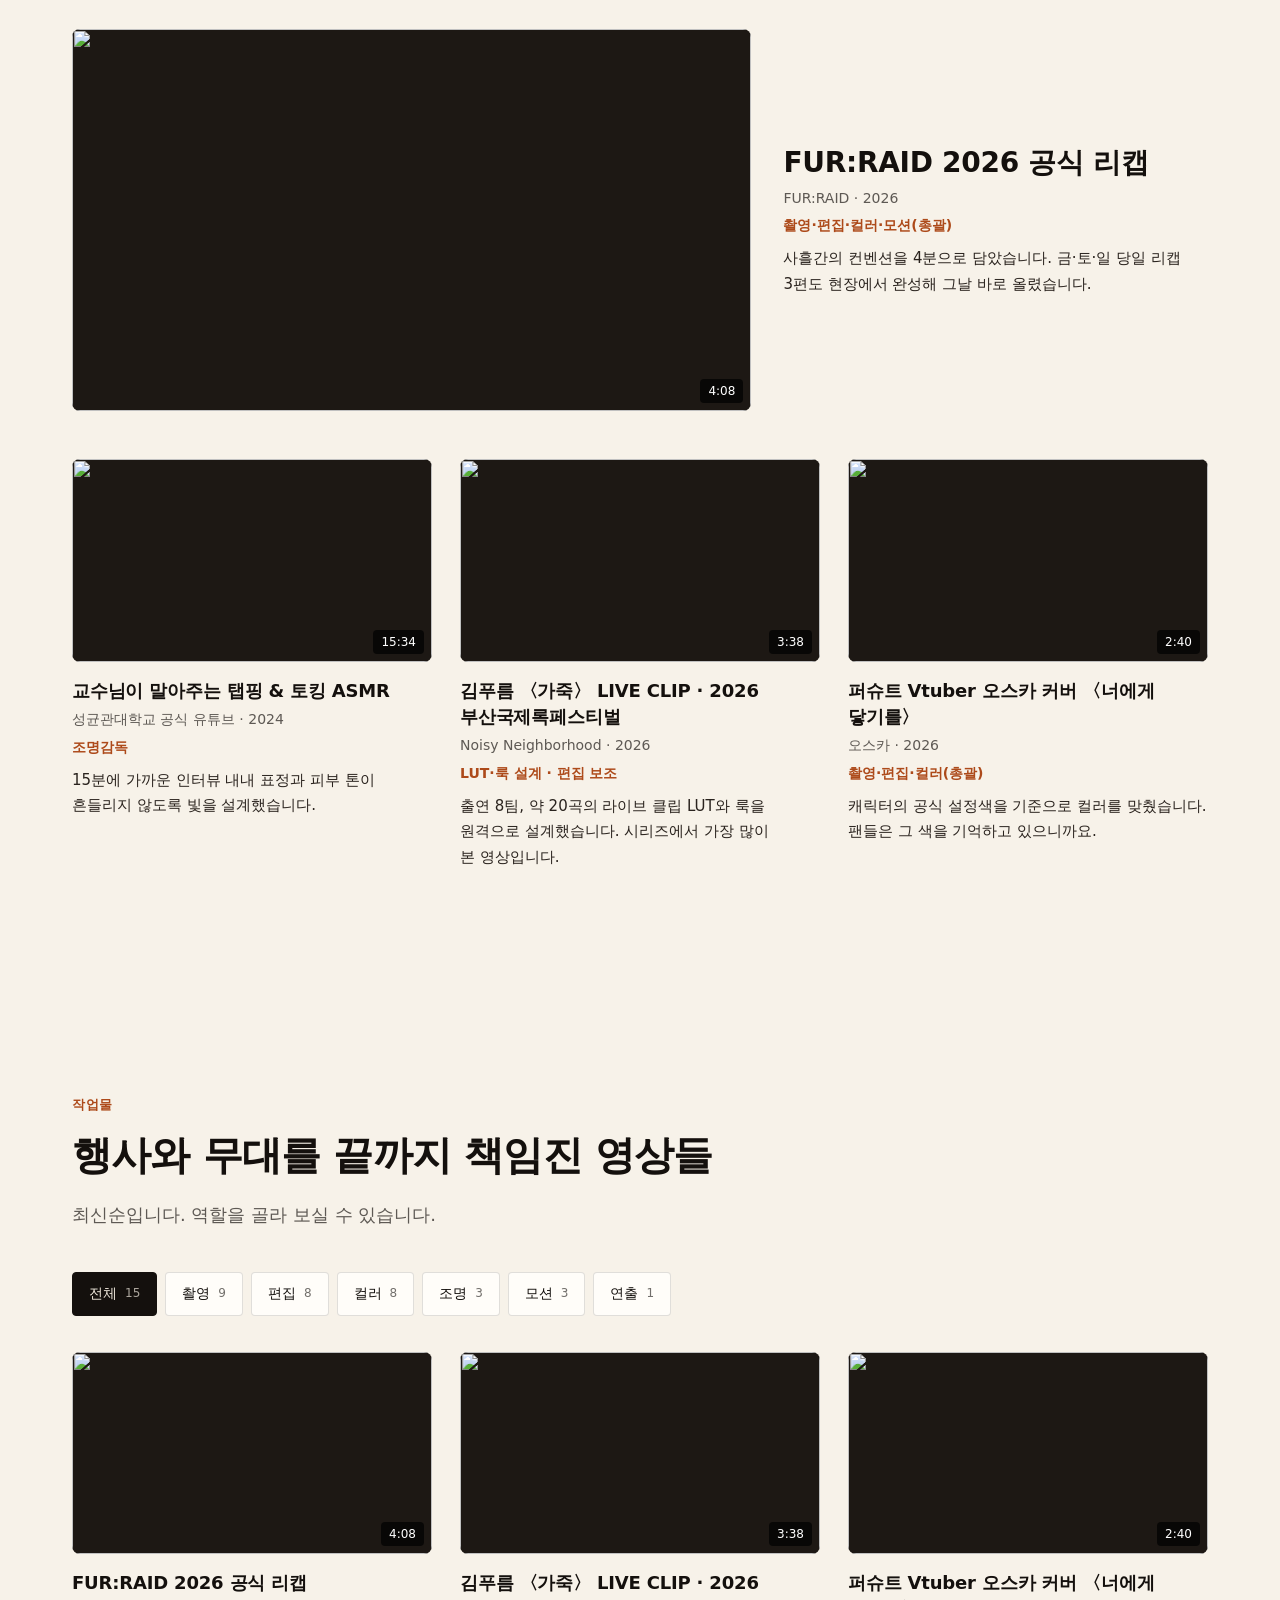
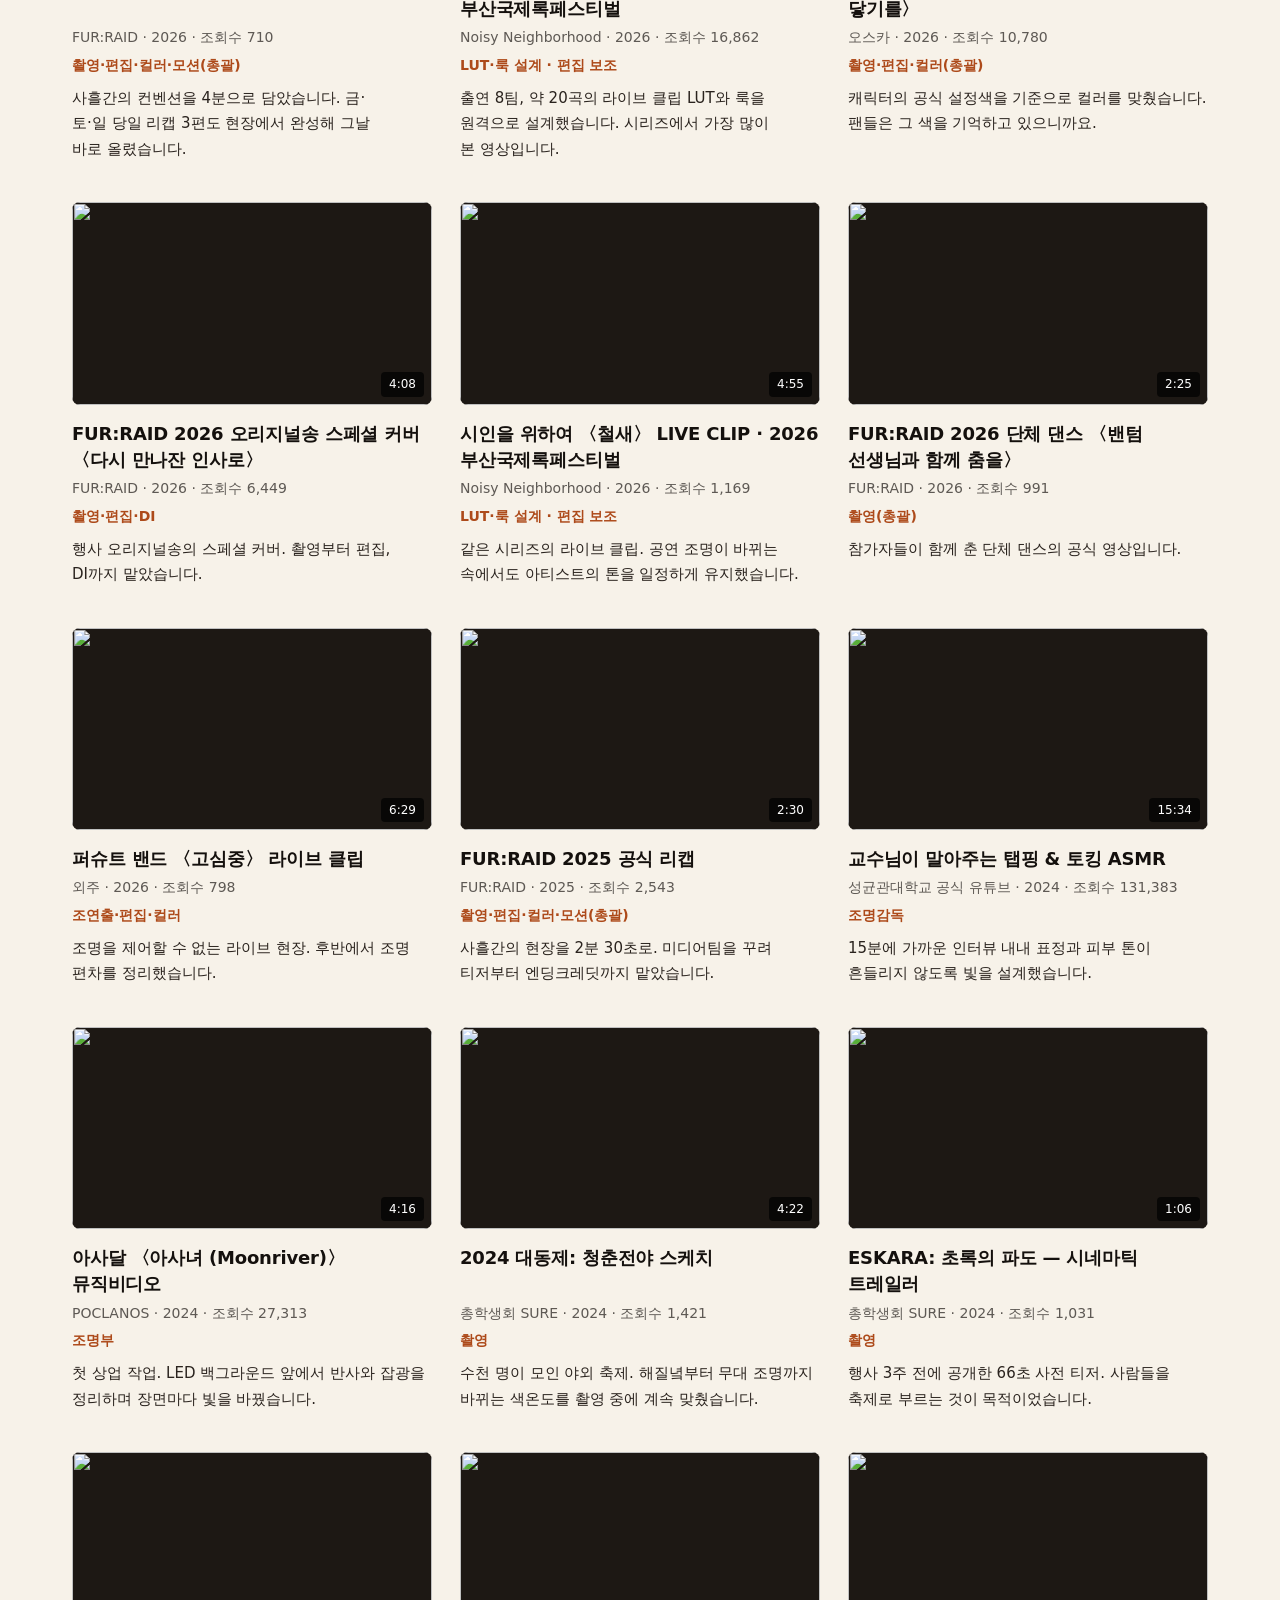
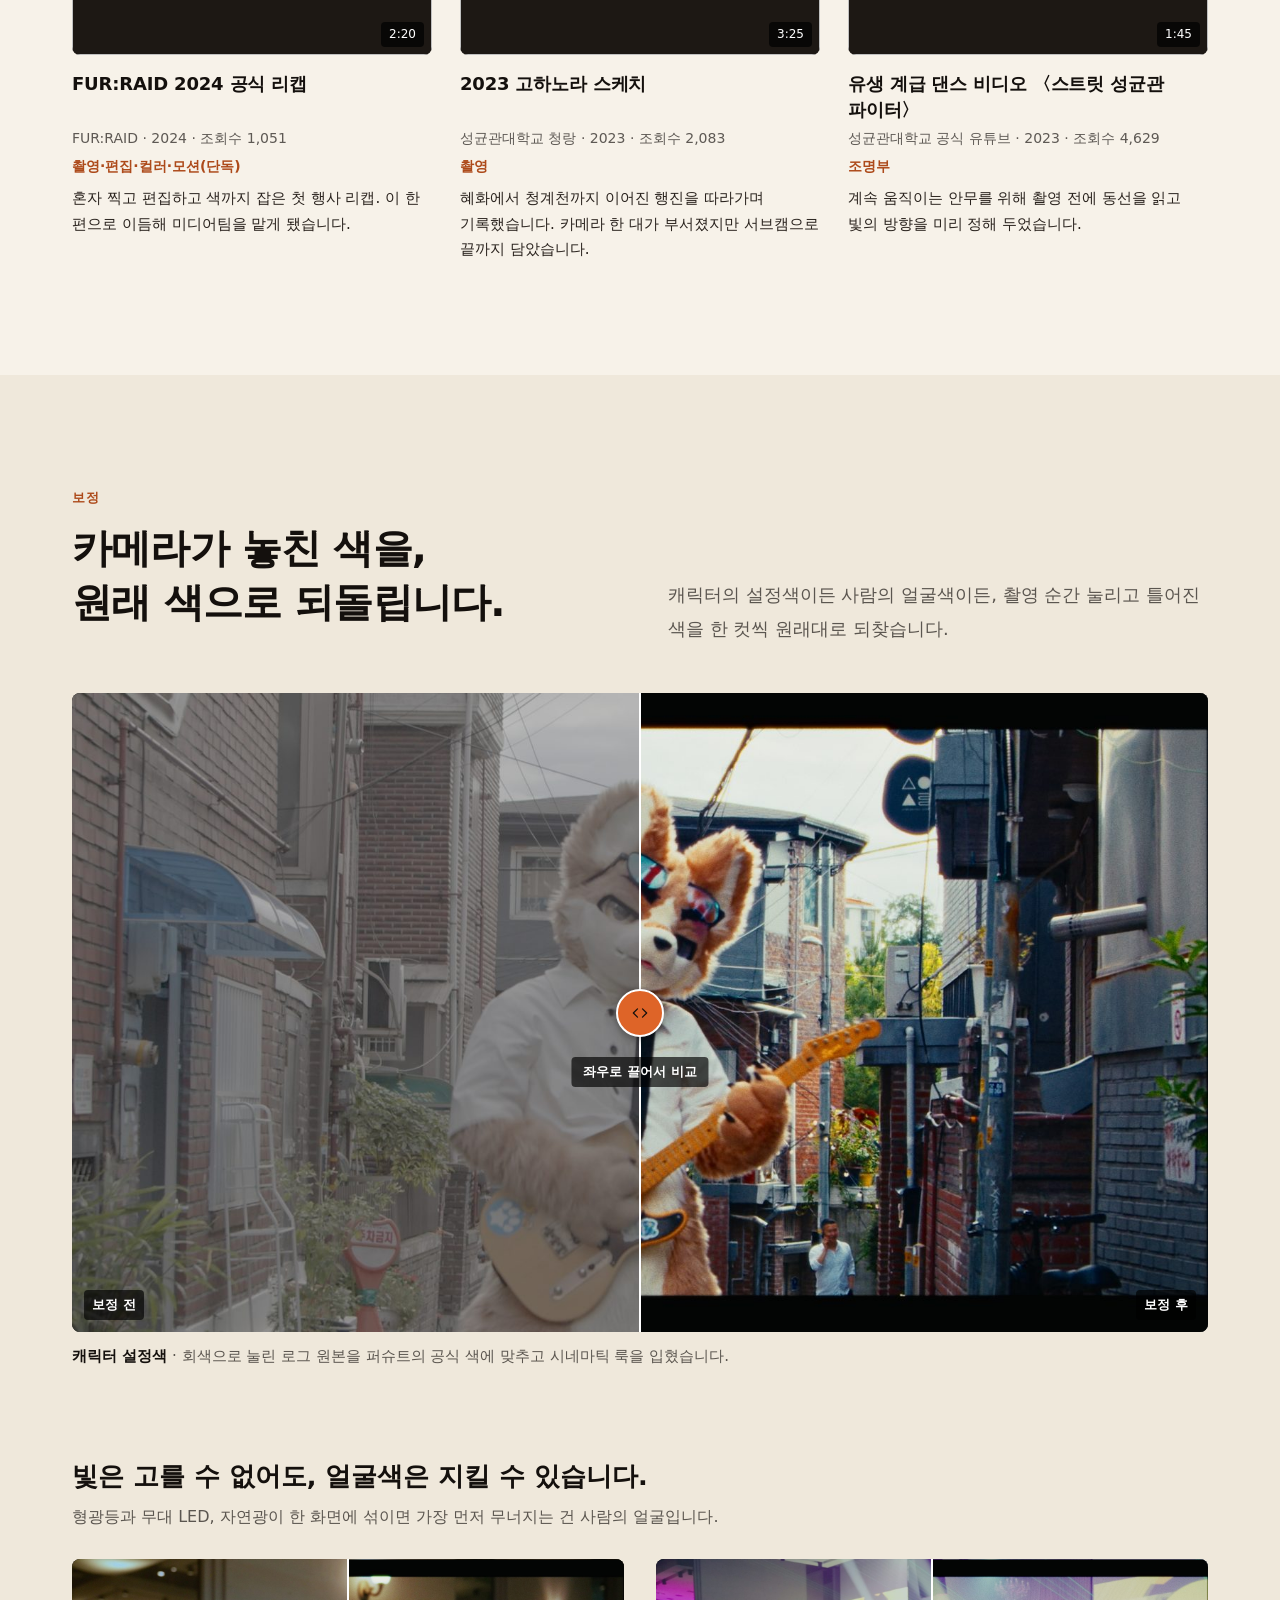
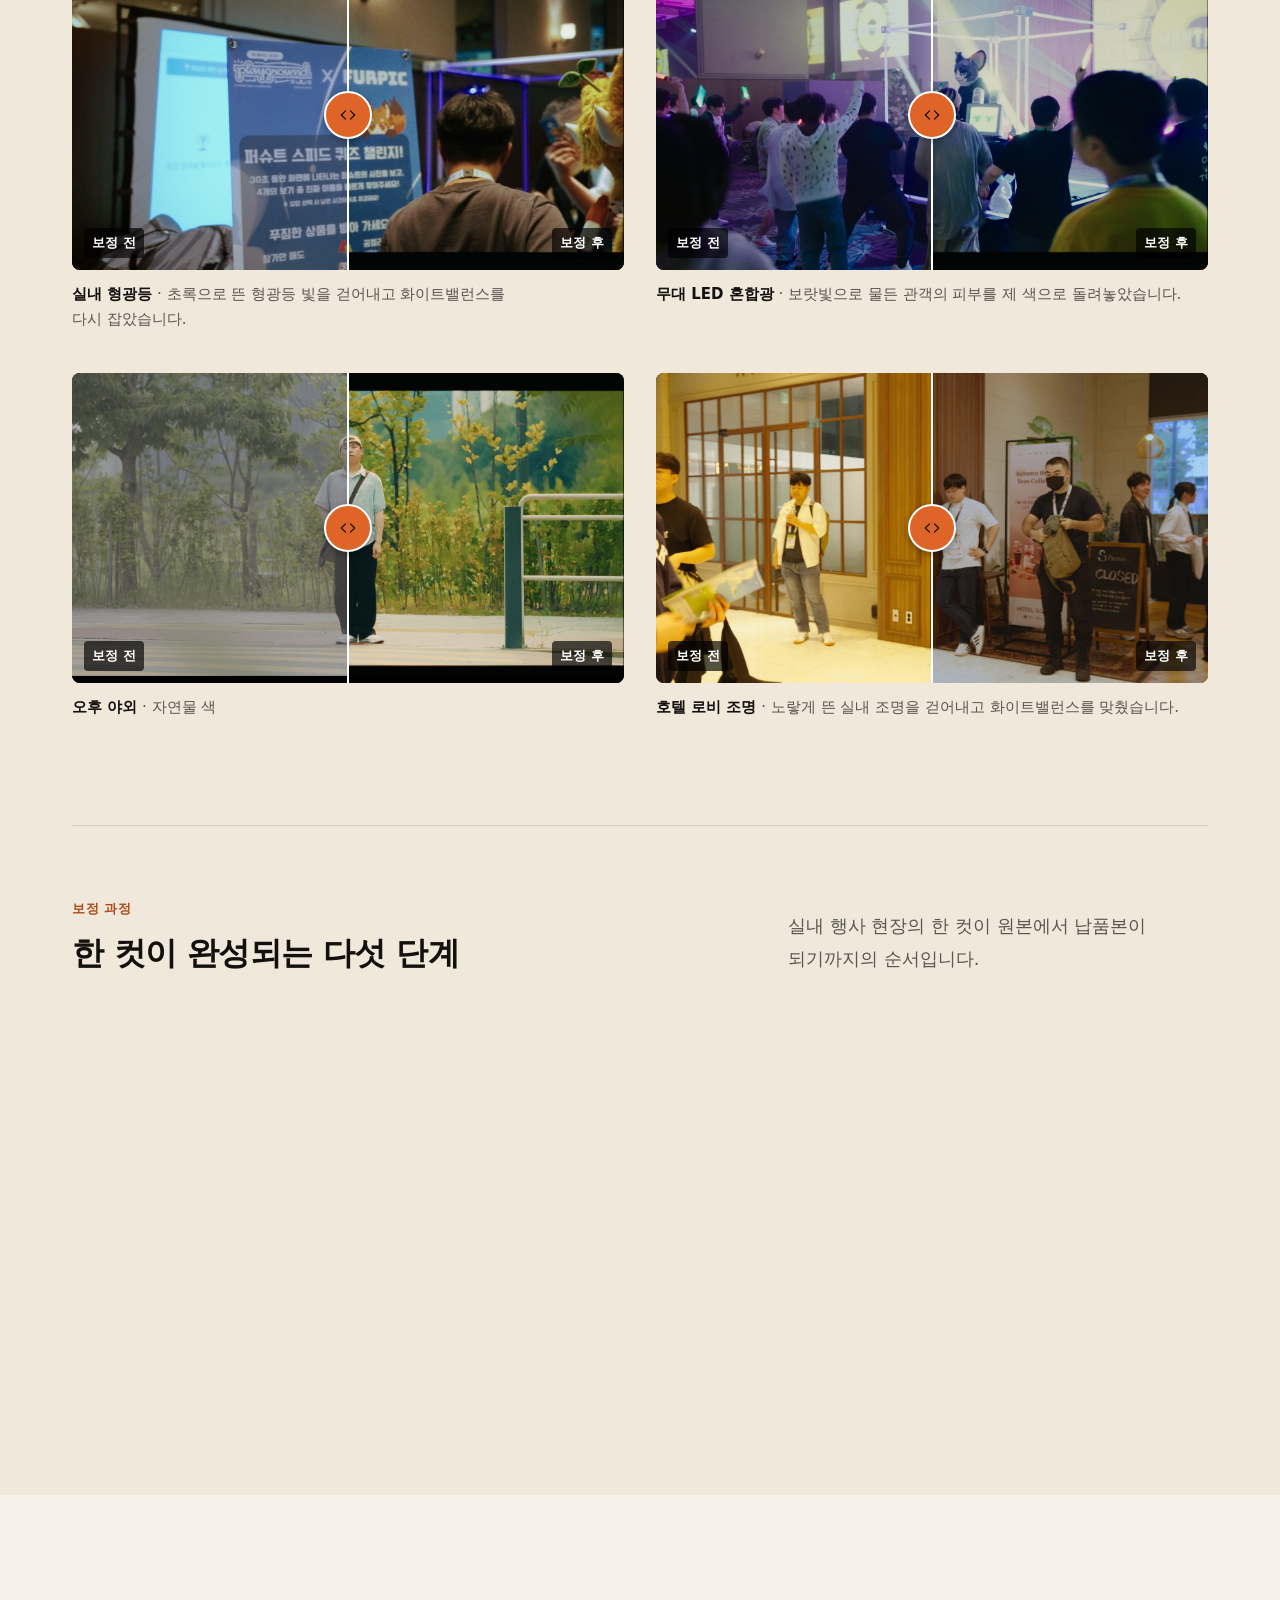
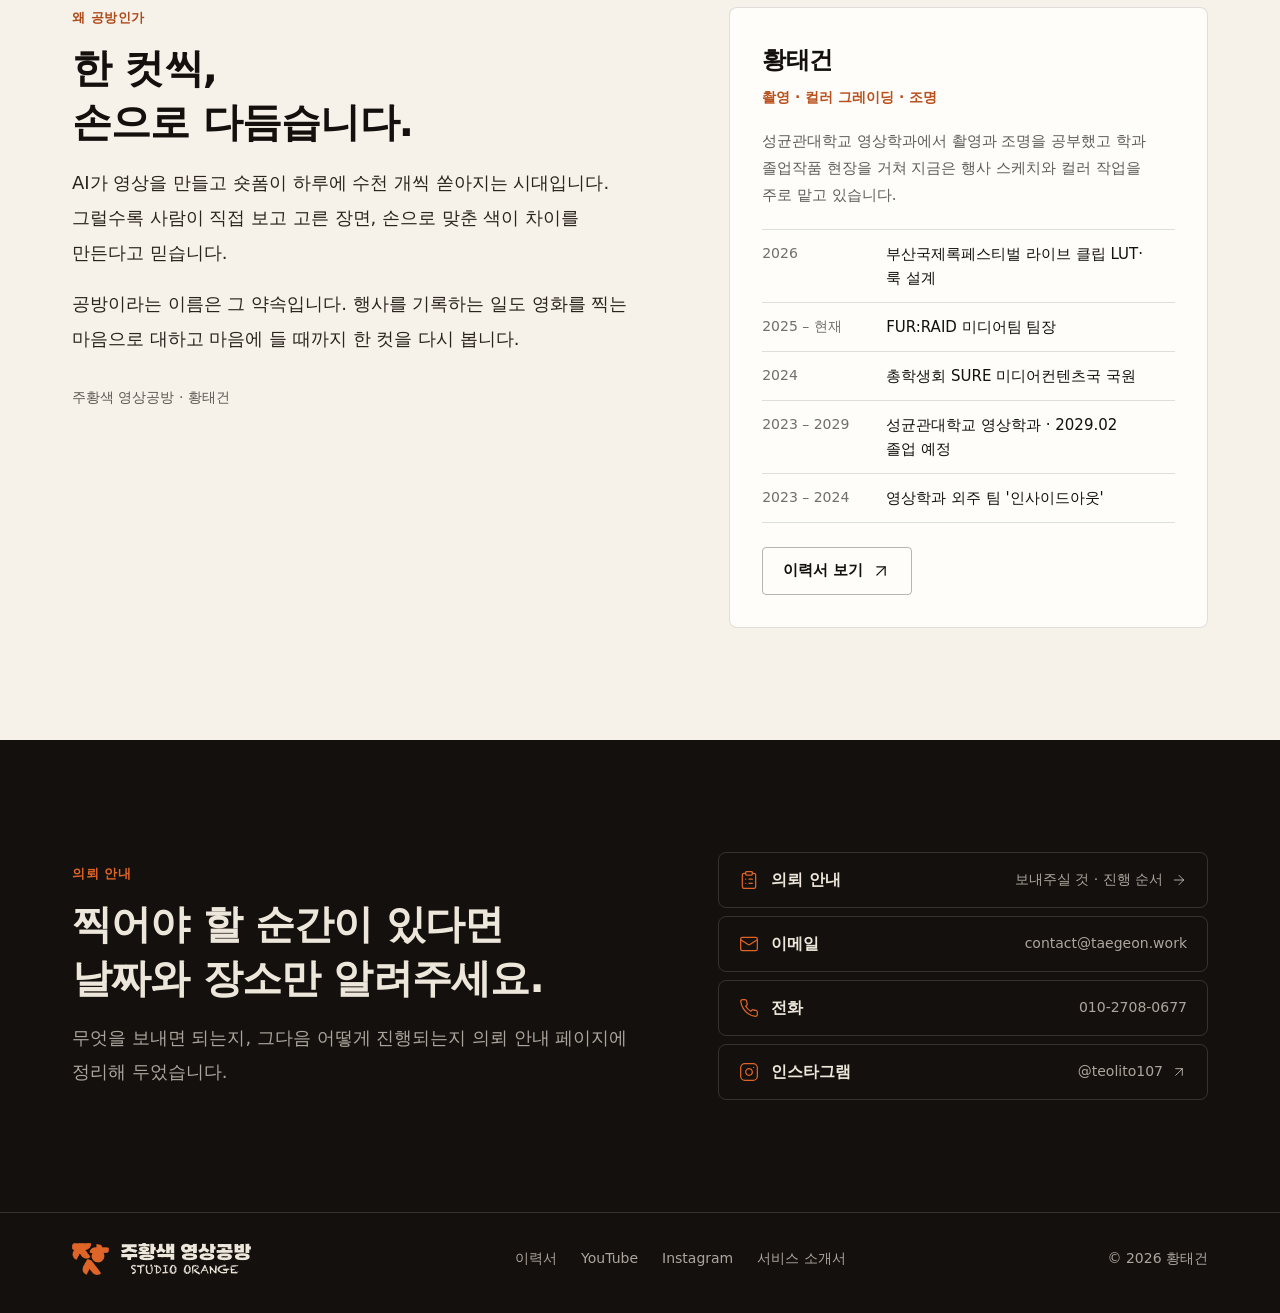
==== commit 7a18a168: "제목 글꼴을 나눔명조에서 Pretendard(산세리프)로 바꿈 포트폴리오 첫 페이지·의뢰 안내·서비스 소개서의 제목과 숫자. 나눔명조 글꼴 불러오기도 뺐다. CV는 그대로.  Co" ====
--- a/index.html
+++ b/index.html
@@ -1068,9 +1068,6 @@
 }
 </script>
 <!-- /build:head -->
-<link rel="preconnect" href="https://fonts.googleapis.com">
-<link rel="preconnect" href="https://fonts.gstatic.com" crossorigin>
-<link rel="stylesheet" href="https://fonts.googleapis.com/css2?family=Nanum+Myeongjo:wght@700;800&display=swap">
 <link rel="stylesheet" href="https://cdn.jsdelivr.net/gh/orioncactus/pretendard@v1.3.9/dist/web/static/pretendard.min.css">
 <link rel="stylesheet" href="css/site.css">
 </head>
--- a/css/site.css
+++ b/css/site.css
@@ -8,7 +8,6 @@
   --orange-t:#AD4A1A;     /* 종이(--paper, --paper-2) 위 작은 글자 — #B9501D는 4.45:1이라 AA 미달 */
   --muted:rgba(20,16,13,.68); --faint:rgba(20,16,13,.6); --line:rgba(20,16,13,.13);
   --on-dark:#EDE6DA; --on-dark-muted:rgba(237,230,218,.7); --line-dark:rgba(237,230,218,.16);
-  --serif:'Nanum Myeongjo',serif;
   --sans:Pretendard,-apple-system,BlinkMacSystemFont,system-ui,'Apple SD Gothic Neo','Noto Sans KR',sans-serif;
   --wrap:1200px; --radius:8px; --r-sm:4px; --ic:20px;
   --ease:cubic-bezier(.2,.7,.2,1);   /* 등장 움직임은 이 곡선 하나만 */
@@ -50,7 +49,7 @@
 section{padding:112px 0}
 .eyebrow{display:block;font-size:13px;font-weight:600;letter-spacing:.04em;color:var(--orange-t);margin:0 0 12px}
 .dark .eyebrow,.hero .eyebrow{color:var(--orange)}
-.h2{font-family:var(--serif);font-weight:700;font-size:clamp(28px,3.2vw,40px);line-height:1.35;letter-spacing:-.01em;margin:0 0 16px}
+.h2{font-weight:600;font-size:clamp(28px,3.2vw,40px);line-height:1.35;letter-spacing:-.02em;margin:0 0 16px}
 .lead{font-size:18px;line-height:1.85;color:var(--muted);max-width:640px;margin:0}
 .dark{background:var(--ink);color:var(--on-dark)}
 .dark .lead,.hero .lead{color:var(--on-dark-muted)}
@@ -76,7 +75,7 @@
 /* ---------- hero: 쇼릴이 화면의 주인 ---------- */
 .hero{padding:56px 0 0;background:var(--ink);color:var(--on-dark)}
 .hero-head{display:grid;grid-template-columns:1fr 1fr;gap:24px 48px;align-items:end;margin-bottom:32px}
-.hero h1{font-family:var(--serif);font-weight:700;font-size:clamp(30px,3.4vw,46px);line-height:1.3;letter-spacing:-.015em;margin:0}
+.hero h1{font-weight:600;font-size:clamp(30px,3.4vw,46px);line-height:1.3;letter-spacing:-.025em;margin:0}
 .hero h1 .line{display:block}
 .hero h1 em{font-style:normal;color:var(--orange)}
 .hero .lead{font-size:16px;margin:0 0 20px}
@@ -97,7 +96,7 @@
 .stats{display:grid;grid-template-columns:repeat(4,1fr);margin-top:0;border-top:0}
 .stat{padding:28px 0 36px}
 .stat+.stat{padding-left:28px;border-left:1px solid var(--line-dark)}
-.stat b{display:block;font-family:var(--serif);font-weight:700;font-size:clamp(24px,2.4vw,32px);line-height:1.2;color:var(--on-dark);font-variant-numeric:tabular-nums}
+.stat b{display:block;font-weight:600;font-size:clamp(24px,2.4vw,32px);line-height:1.2;color:var(--on-dark);font-variant-numeric:tabular-nums}
 .stat > span{display:block;font-size:14px;color:var(--on-dark-muted);margin-top:8px}
 .stats-note{margin:0;padding:0 0 24px;font-size:13px;color:var(--on-dark-muted)}
 .stat-link{color:inherit;display:block;transition:background .2s var(--ease)}
@@ -108,7 +107,7 @@
 .feat-list{list-style:none;margin:0;padding:0;display:grid;grid-template-columns:repeat(3,1fr);gap:48px 28px}
 .feat:first-child{grid-column:1/-1;display:grid;grid-template-columns:1.6fr 1fr;gap:32px;align-items:center}
 .feat-body h3{font-size:20px;font-weight:600;line-height:1.45;letter-spacing:-.01em;margin:16px 0 4px}
-.feat:first-child .feat-body h3{font-family:var(--serif);font-weight:700;font-size:clamp(22px,2.2vw,28px);line-height:1.4;margin-top:0}
+.feat:first-child .feat-body h3{font-weight:600;font-size:clamp(22px,2.2vw,28px);line-height:1.4;margin-top:0}
 .feat .meta{margin:0}
 .feat .credit{margin:4px 0 0}
 .feat .desc{font-size:15px;line-height:1.75;margin:12px 0 0}
@@ -119,7 +118,7 @@
 .partners h2{font-size:15px;font-weight:600;margin:0;padding-top:20px;color:var(--muted)}
 .partner-list{list-style:none;margin:0;padding:0;display:grid;grid-template-columns:repeat(3,1fr);column-gap:32px}
 .partner-list li{padding:20px 0;border-top:1px solid var(--line);display:flex;flex-direction:column;gap:4px}
-.partner-list strong{font-family:var(--serif);font-size:18px;font-weight:700;line-height:1.4}
+.partner-list strong{font-size:18px;font-weight:600;line-height:1.4}
 .partner-list span{font-size:13px;color:var(--muted);line-height:1.5}
 
 /* ---------- about ---------- */
@@ -128,7 +127,7 @@
 .about .eyebrow{font-size:13px;line-height:1.7;color:var(--orange-t);margin:0 0 12px}
 .about .sign{font-size:14px;color:var(--muted);margin-top:28px}
 .profile{background:var(--white);border:1px solid var(--line);border-radius:var(--radius);padding:32px}
-.profile h3{font-family:var(--serif);font-size:24px;font-weight:700;margin:0;letter-spacing:-.01em}
+.profile h3{font-size:24px;font-weight:600;margin:0;letter-spacing:-.02em}
 .profile .role{font-size:14px;color:var(--orange-d);font-weight:600;margin:4px 0 16px}
 .profile .bio{font-size:15px;line-height:1.8;color:var(--muted);margin:0 0 20px}
 .timeline{list-style:none;margin:0 0 24px;padding:0;border-top:1px solid var(--line)}
@@ -203,7 +202,7 @@
 .cmp-cap b{color:var(--ink);font-weight:600}
 .cmp-grid{display:grid;grid-template-columns:1fr 1fr;gap:40px 32px;margin-top:28px}
 .sub-head{margin:88px 0 0;max-width:680px}
-.sub-head h3{font-family:var(--serif);font-weight:700;font-size:clamp(20px,2vw,26px);line-height:1.45;margin:0 0 8px}
+.sub-head h3{font-weight:600;font-size:clamp(20px,2vw,26px);line-height:1.45;margin:0 0 8px}
 .sub-head p{margin:0;color:var(--muted);font-size:16px;line-height:1.8}
 
 .process{margin-top:104px;padding-top:72px;border-top:1px solid var(--line)}
@@ -219,7 +218,7 @@
 .steps{list-style:none;margin:0;padding:0;display:grid;grid-auto-rows:1fr;gap:8px}   /* 단계 수는 cv.json에서: 행 수를 적지 않고 같은 높이로 나눔 */
 .steps li{display:flex}
 .step-btn{width:100%;min-height:48px;text-align:left;display:grid;grid-template-columns:40px 1fr;align-content:center;gap:4px 8px;padding:8px 16px;border:1px solid var(--line);background:var(--white);border-radius:var(--radius);cursor:pointer;transition:border-color .2s var(--ease),background .2s var(--ease)}
-.step-btn .no{grid-row:span 2;font-family:var(--serif);font-weight:700;font-size:18px;color:var(--faint);font-variant-numeric:tabular-nums}
+.step-btn .no{grid-row:span 2;font-weight:600;font-size:18px;color:var(--faint);font-variant-numeric:tabular-nums}
 .step-btn .t{font-weight:600;font-size:15px}
 .step-btn .d{grid-column:2;font-size:14px;color:var(--muted);line-height:1.6}
 .js .step-btn .d{display:none}
@@ -242,7 +241,7 @@
 
 /* ---------- 의뢰 안내 ---------- */
 .page-hero{padding:88px 0 72px}
-.page-hero h1{font-family:var(--serif);font-weight:700;font-size:clamp(32px,4vw,52px);line-height:1.3;margin:0 0 20px;letter-spacing:-.015em}
+.page-hero h1{font-weight:600;font-size:clamp(32px,4vw,52px);line-height:1.3;margin:0 0 20px;letter-spacing:-.025em}
 .quick{list-style:none;margin:28px 0 32px;padding:0;display:flex;flex-wrap:wrap;gap:12px 28px;font-size:15px;color:var(--on-dark)}
 .quick li{display:inline-flex;align-items:center;gap:8px}
 .quick .ic{color:var(--orange)}
@@ -273,7 +272,7 @@
 .flow-sec{background:var(--paper-2)}
 .flow{list-style:none;margin:0;padding:0;display:grid;grid-template-columns:repeat(3,1fr);gap:16px;counter-reset:f}
 .flow li{position:relative;background:var(--white);border:1px solid var(--line);border-radius:var(--radius);padding:24px}
-.flow .no{position:absolute;right:20px;top:20px;font-family:var(--serif);font-weight:700;color:var(--faint);font-size:15px;font-variant-numeric:tabular-nums}
+.flow .no{position:absolute;right:20px;top:20px;font-weight:600;color:var(--faint);font-size:15px;font-variant-numeric:tabular-nums}
 .flow li>.ic{color:var(--orange-d)}
 .flow h3{font-size:18px;font-weight:600;margin:12px 0 8px}
 .flow p{margin:0;font-size:15px;line-height:1.75;color:var(--muted)}
